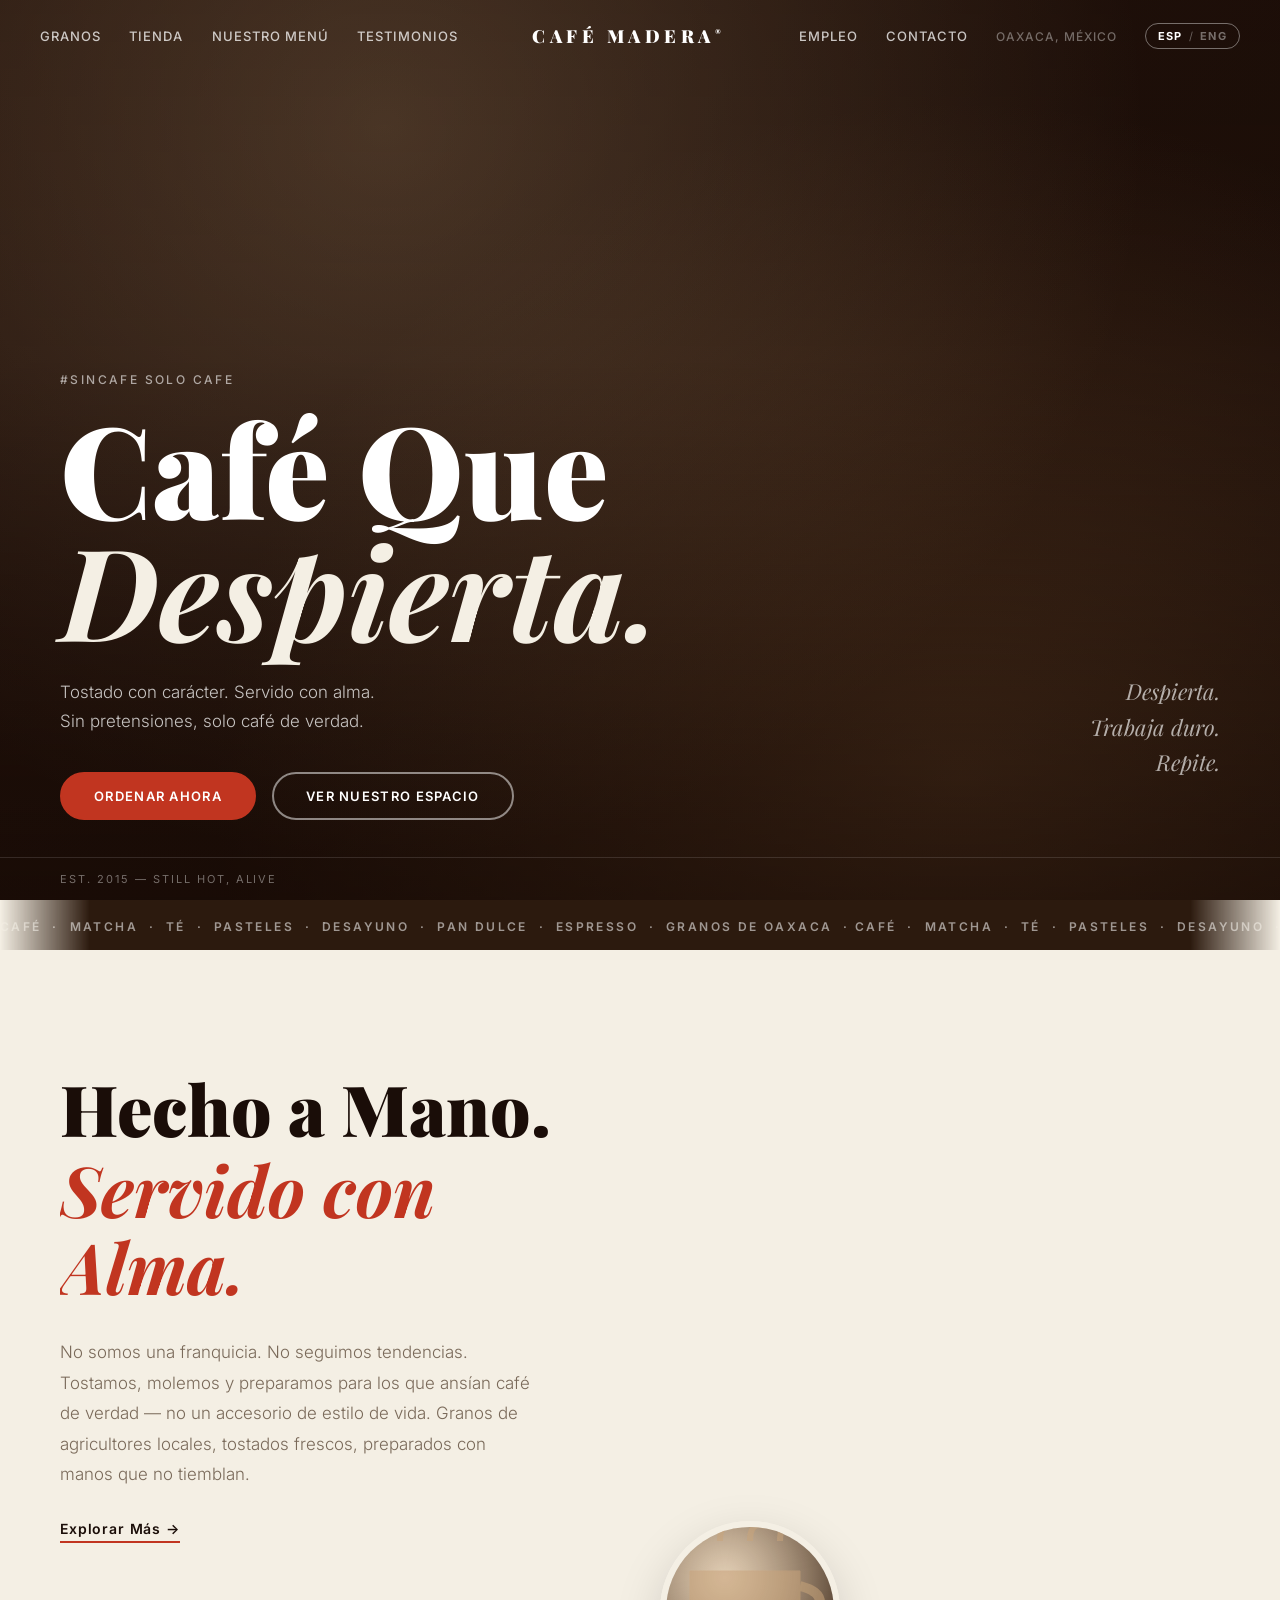
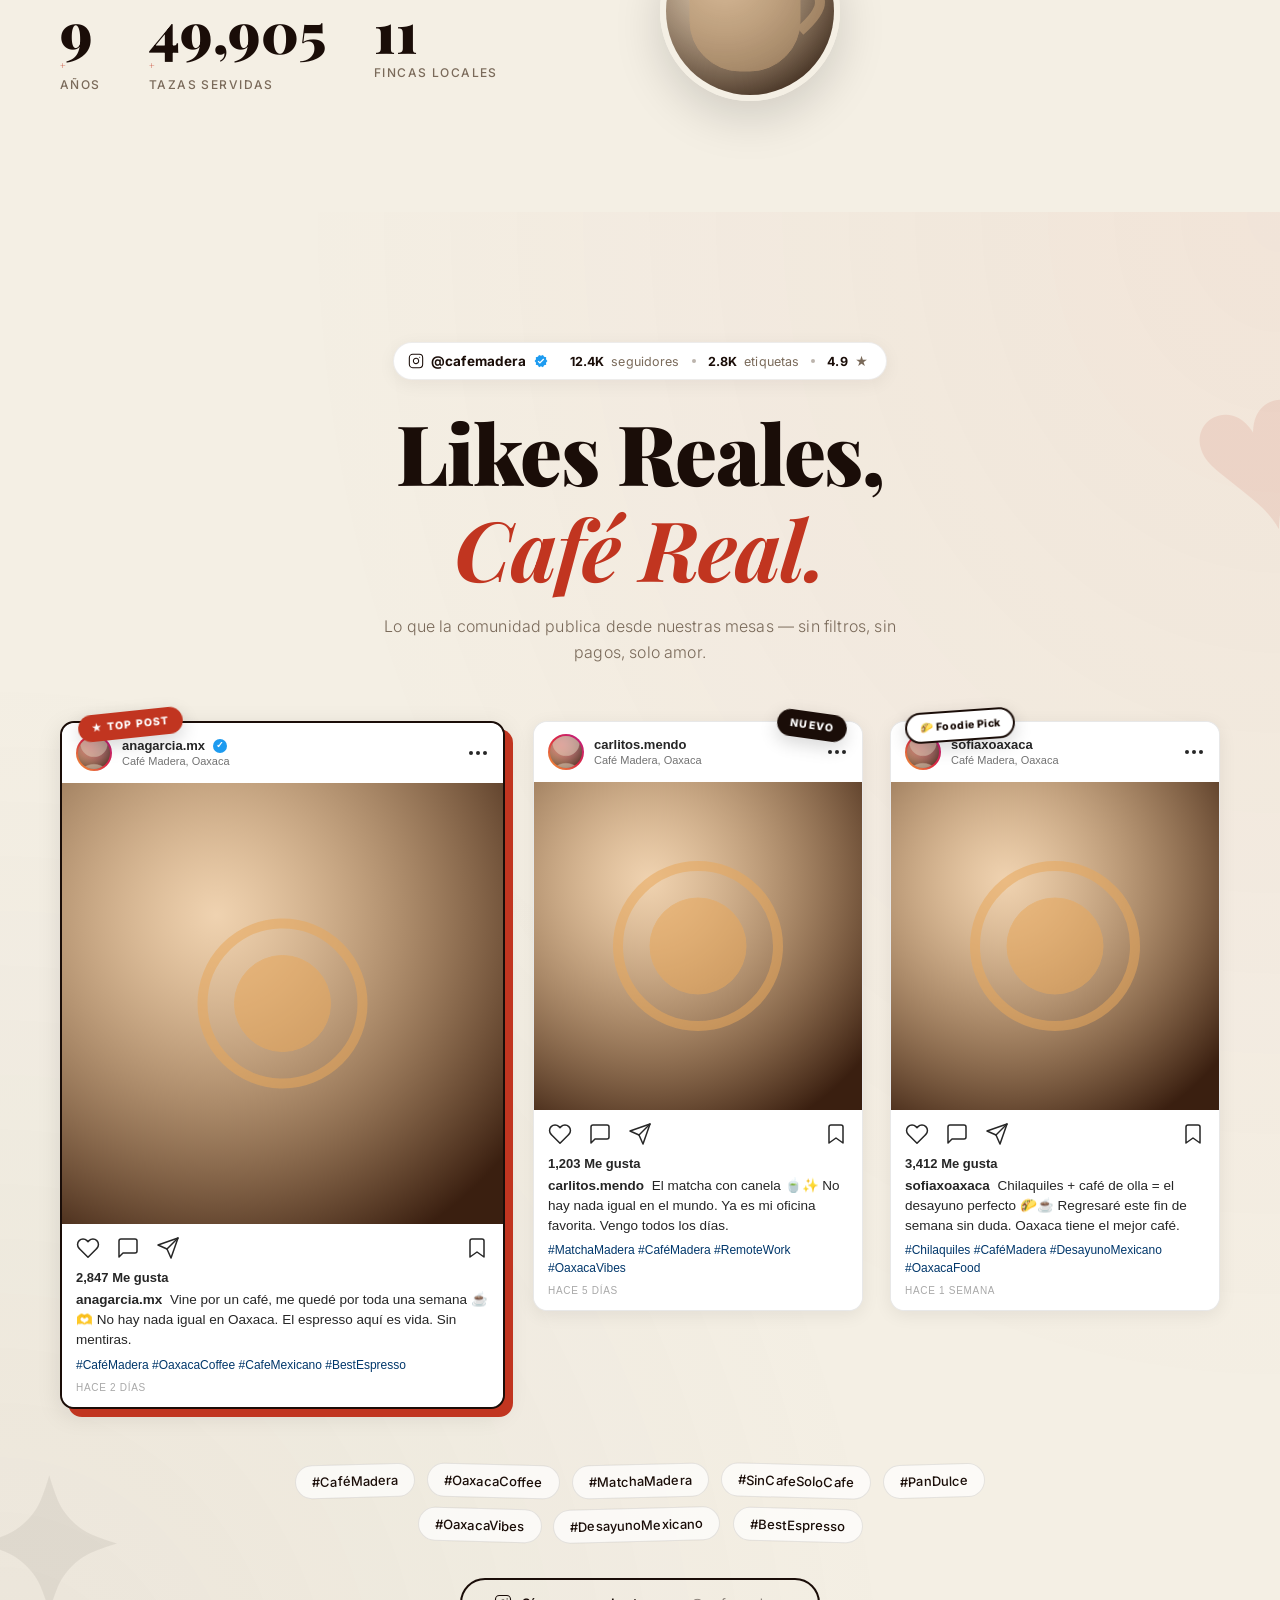
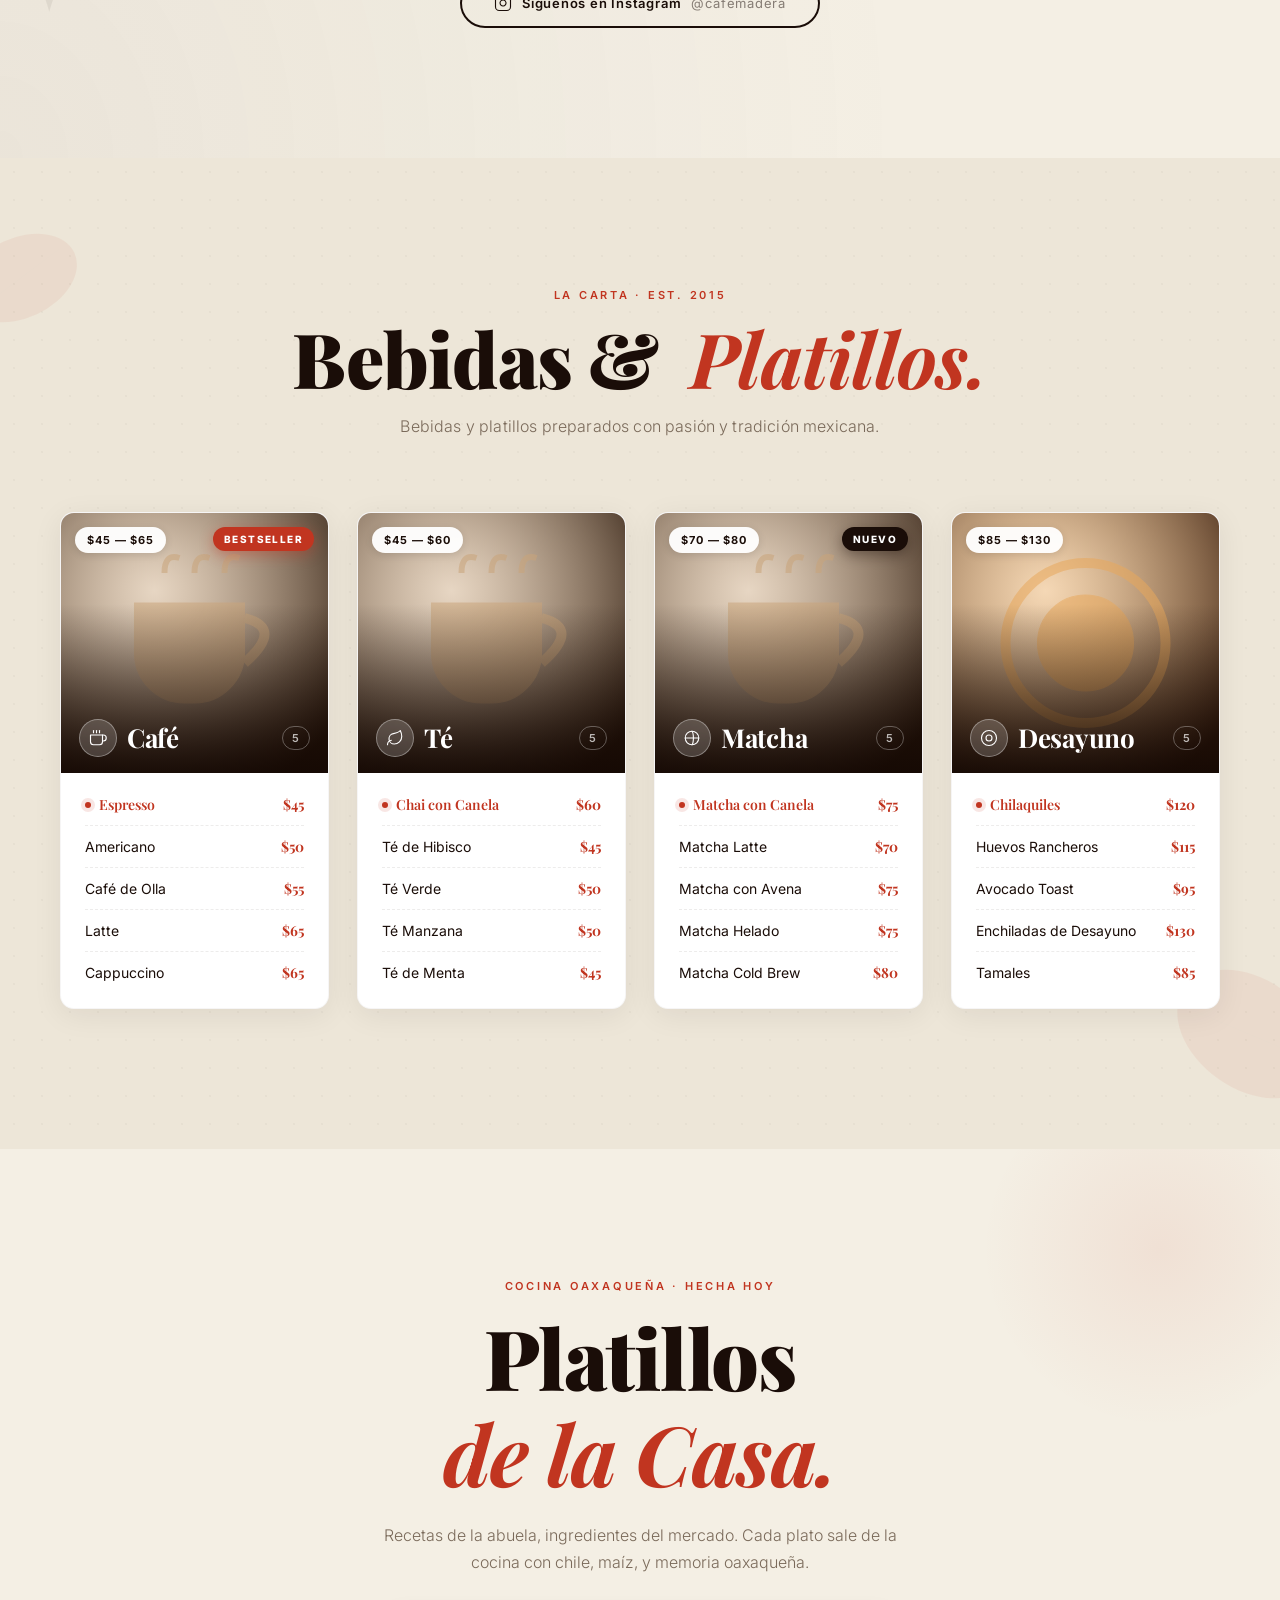
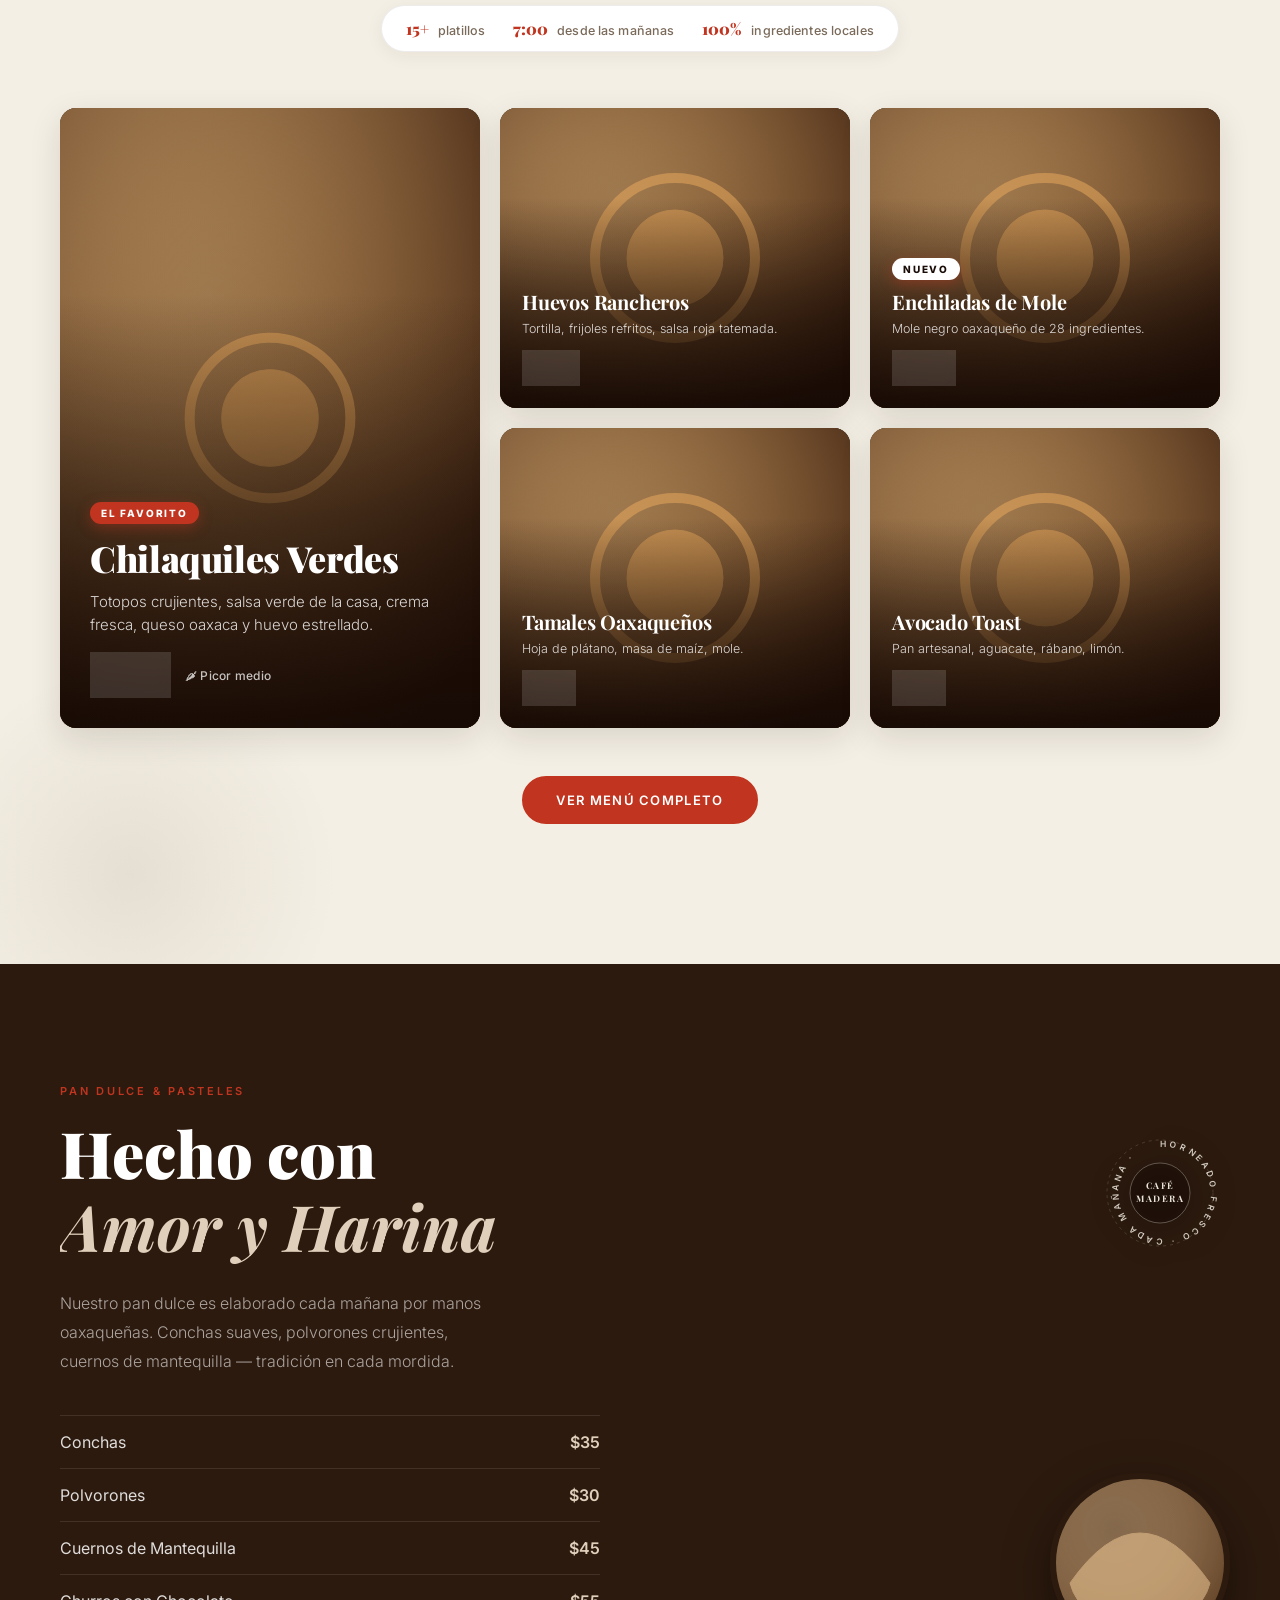
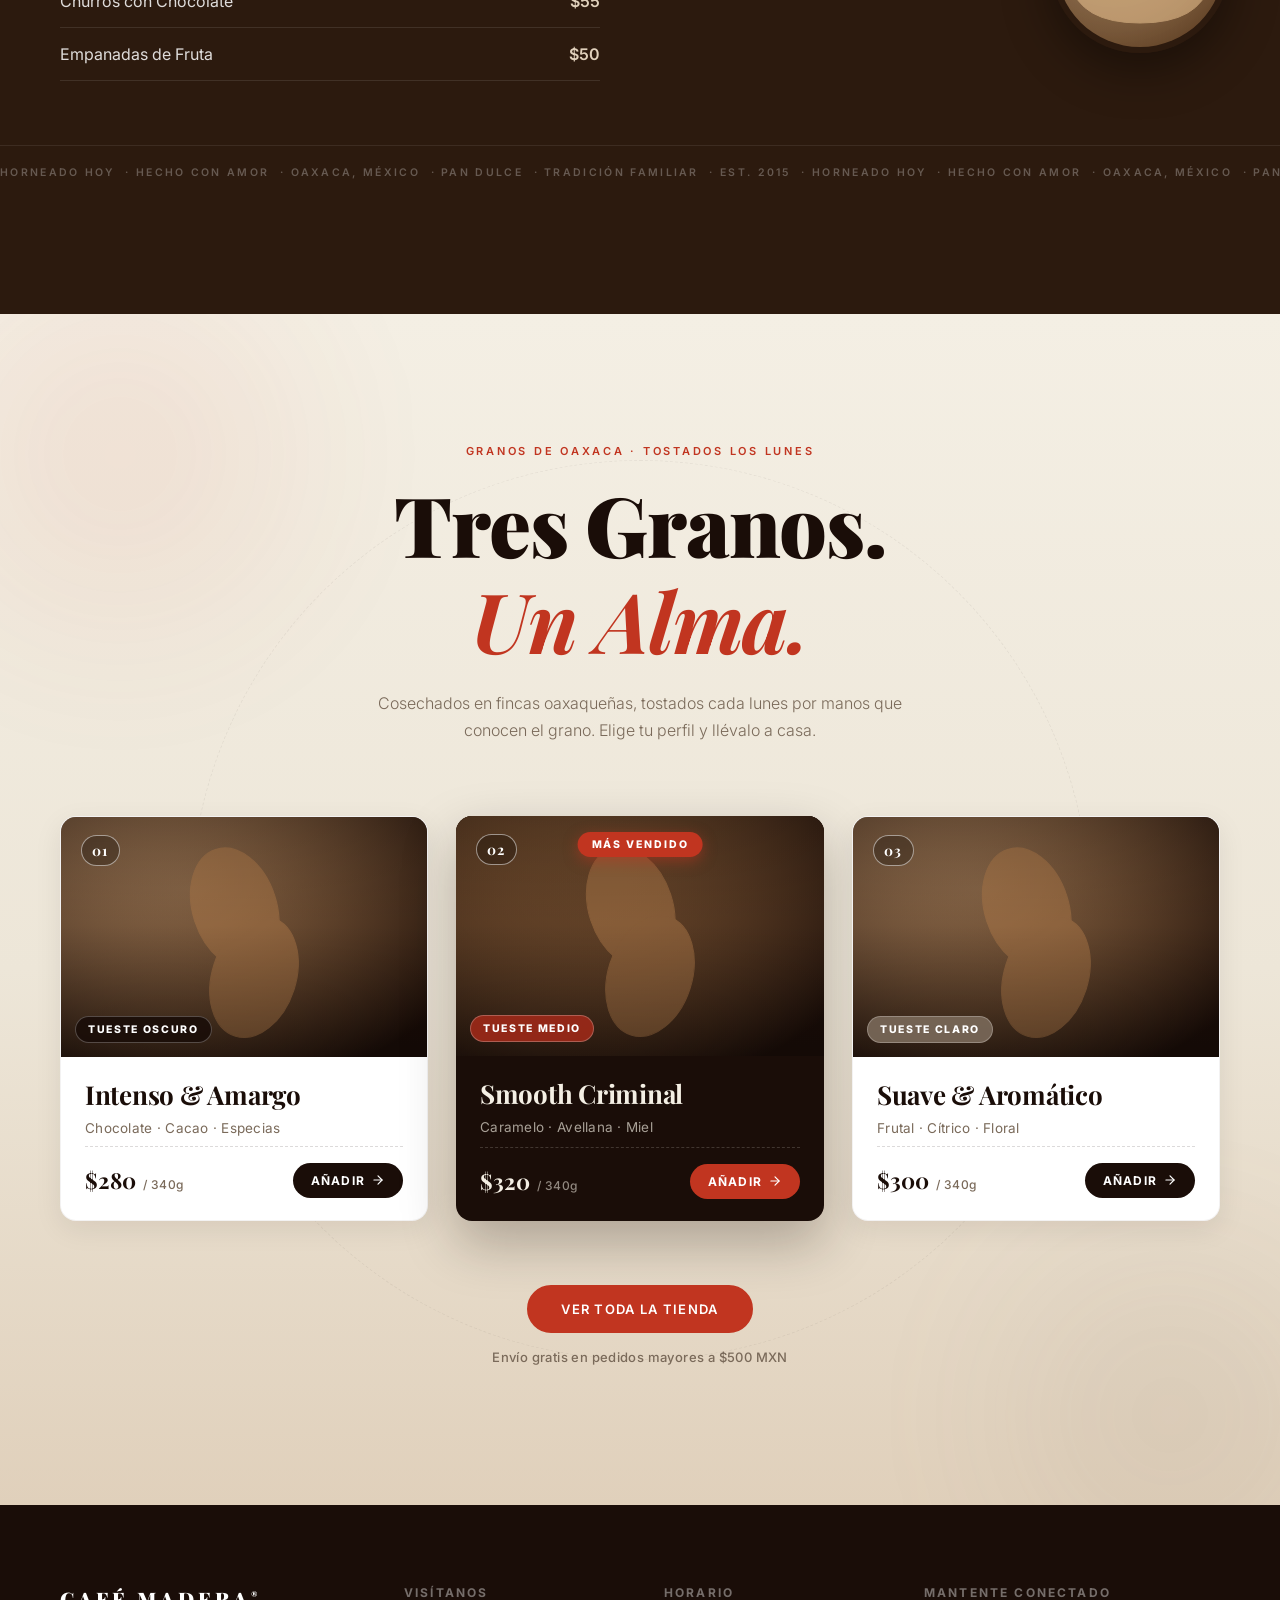
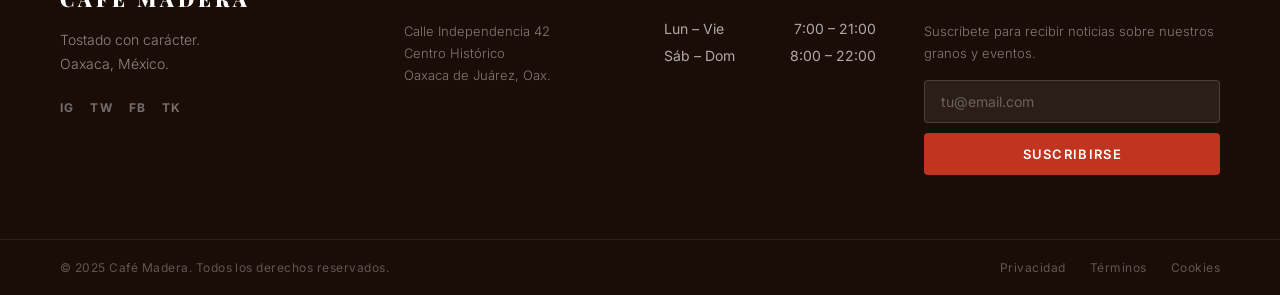
==== index.html @ 412621cb "Swap broken About and pastries Unsplash photos for fresh IDs - About: barista + latte art now point " ====
<!DOCTYPE html>
<html lang="es" data-lang="es">
<head>
  <meta charset="UTF-8">
  <meta name="viewport" content="width=device-width, initial-scale=1.0">
  <meta name="description" content="Café Madera — Café artesanal en Oaxaca, México. Coffee, té, matcha y desayuno con alma mexicana.">
  <meta name="google" content="notranslate">
  <title>Café Madera — Oaxaca, México</title>
  <link rel="preconnect" href="https://fonts.googleapis.com">
  <link rel="preconnect" href="https://fonts.gstatic.com" crossorigin>
  <link href="https://fonts.googleapis.com/css2?family=Playfair+Display:ital,wght@0,400;0,700;0,900;1,400;1,700;1,900&family=Inter:wght@300;400;500;600&display=swap" rel="stylesheet">
  <link rel="stylesheet" href="css/styles.css">
</head>
<body class="loading">

  <!-- Scroll Progress Indicator -->
  <div class="scroll-progress" id="scrollProgress" aria-hidden="true"></div>

  <!-- Page Loader -->
  <div class="loader" id="loader">
    <div class="loader__inner">
      <div class="loader__logo">CAFÉ MADERA</div>
      <div class="loader__bar"><span></span></div>
    </div>
  </div>

  <!-- Navigation -->
  <nav class="nav" id="nav">
    <div class="nav__inner">
      <div class="nav__left">
        <a href="#menu" data-i18n="nav.granos">Granos</a>
        <a href="#menu" data-i18n="nav.tienda">Tienda</a>
        <a href="#menu" data-i18n="nav.menu">Nuestro Menú</a>
        <a href="#testimonials" data-i18n="nav.testimonios">Testimonios</a>
      </div>
      <a href="#hero" class="nav__logo">CAFÉ MADERA<sup>®</sup></a>
      <div class="nav__right">
        <a href="#" data-i18n="nav.empleo">Empleo</a>
        <a href="#contact" data-i18n="nav.contacto">Contacto</a>
        <a href="#contact" class="nav__location" data-i18n="nav.location">Oaxaca, México</a>
        <button class="lang-toggle notranslate" id="langToggle" aria-label="Toggle language" data-lang="es" translate="no">
          <span class="lang-toggle__opt" data-opt="es">ESP</span>
          <span class="lang-toggle__sep" aria-hidden="true">/</span>
          <span class="lang-toggle__opt" data-opt="en">ENG</span>
        </button>
      </div>
      <button class="nav__hamburger" id="navHamburger" aria-label="Toggle menu">
        <span></span>
        <span></span>
        <span></span>
      </button>
    </div>
    <div class="nav__mobile" id="navMobile">
      <div class="nav__mobile-links">
        <a href="#menu" data-i18n="nav.granos">Granos</a>
        <a href="#menu" data-i18n="nav.tienda">Tienda</a>
        <a href="#menu" data-i18n="nav.menu">Nuestro Menú</a>
        <a href="#testimonials" data-i18n="nav.testimonios">Testimonios</a>
        <a href="#" data-i18n="nav.empleo">Empleo</a>
        <a href="#contact" data-i18n="nav.contacto">Contacto</a>
        <button class="lang-toggle lang-toggle--mobile notranslate" id="langToggleMobile" aria-label="Toggle language" data-lang="es" translate="no">
          <span class="lang-toggle__opt" data-opt="es">ESP</span>
          <span class="lang-toggle__sep" aria-hidden="true">/</span>
          <span class="lang-toggle__opt" data-opt="en">ENG</span>
        </button>
      </div>
    </div>
  </nav>

  <!-- Hero -->
  <section class="hero" id="hero">
    <div class="hero__bg" id="heroBg" style="background-image: url('https://images.unsplash.com/photo-1495474472287-4d71bcdd2085?auto=format&fit=crop&w=1920&q=80'), radial-gradient(ellipse at 30% 20%, rgba(201,164,122,0.35), transparent 60%), radial-gradient(ellipse at 75% 80%, rgba(168,117,71,0.4), transparent 55%), linear-gradient(135deg, #2a1810 0%, #1a0d08 100%);"></div>
    <div class="hero__overlay"></div>
    <div class="hero__content">
      <p class="hero__eyebrow hero-anim" data-i18n="hero.eyebrow">#SINCAFE SOLO CAFE</p>
      <h1 class="hero__headline">
        <span class="hero__line hero-anim" style="--delay:0.1s" data-i18n="hero.line1">Café Que</span>
        <em class="hero__line hero__line--italic hero-anim" style="--delay:0.2s" data-i18n="hero.line2">Despierta.</em>
      </h1>
      <p class="hero__tagline hero-anim" style="--delay:0.35s" data-i18n="hero.tagline">
        Tostado con carácter. Servido con alma.<br>Sin pretensiones, solo café de verdad.
      </p>
      <div class="hero__ctas hero-anim" style="--delay:0.5s">
        <a href="#menu" class="btn btn--primary" data-i18n="hero.cta1">Ordenar Ahora</a>
        <a href="#about" class="btn btn--outline" data-i18n="hero.cta2">Ver Nuestro Espacio</a>
      </div>
    </div>
    <div class="hero__aside hero-anim" style="--delay:0.6s">
      <p data-i18n="hero.sideText">Despierta.<br>Trabaja duro.<br>Repite.</p>
    </div>
    <div class="hero__bottom">
      <span data-i18n="hero.est">EST. 2015 — STILL HOT, ALIVE</span>
    </div>
  </section>

  <!-- Ticker -->
  <div class="ticker" aria-hidden="true">
    <div class="ticker__track">
      <span class="ticker__item" data-i18n="ticker.text">CAFÉ &nbsp;&middot;&nbsp; MATCHA &nbsp;&middot;&nbsp; TÉ &nbsp;&middot;&nbsp; PASTELES &nbsp;&middot;&nbsp; DESAYUNO &nbsp;&middot;&nbsp; PAN DULCE &nbsp;&middot;&nbsp; ESPRESSO &nbsp;&middot;&nbsp; GRANOS DE OAXACA &nbsp;&middot;&nbsp;</span>
      <span class="ticker__item" data-i18n="ticker.text" aria-hidden="true">CAFÉ &nbsp;&middot;&nbsp; MATCHA &nbsp;&middot;&nbsp; TÉ &nbsp;&middot;&nbsp; PASTELES &nbsp;&middot;&nbsp; DESAYUNO &nbsp;&middot;&nbsp; PAN DULCE &nbsp;&middot;&nbsp; ESPRESSO &nbsp;&middot;&nbsp; GRANOS DE OAXACA &nbsp;&middot;&nbsp;</span>
    </div>
  </div>

  <!-- About Section -->
  <section class="about" id="about">
    <div class="about__inner">
      <div class="about__text">
        <h2 class="about__headline">
          <span class="reveal-line"><span data-i18n="about.line1">Hecho a Mano.</span></span>
          <span class="reveal-line"><em data-i18n="about.line2">Servido con Alma.</em></span>
        </h2>
        <p class="about__body reveal" data-i18n="about.body">
          No somos una franquicia. No seguimos tendencias. Tostamos, molemos y preparamos para los que ansían café de verdad — no un accesorio de estilo de vida. Granos de agricultores locales, tostados frescos, preparados con manos que no tiemblan.
        </p>
        <a href="#menu" class="about__cta reveal" data-i18n="about.cta">Explorar Más →</a>
        <div class="about__stats reveal">
          <div class="stat">
            <span class="stat__number" data-count="10">0</span>
            <span class="stat__suffix">+</span>
            <span class="stat__label" data-i18n="stats.years">Años</span>
          </div>
          <div class="stat">
            <span class="stat__number" data-count="50000">0</span>
            <span class="stat__suffix">+</span>
            <span class="stat__label" data-i18n="stats.cups">Tazas Servidas</span>
          </div>
          <div class="stat">
            <span class="stat__number" data-count="12">0</span>
            <span class="stat__suffix"></span>
            <span class="stat__label" data-i18n="stats.farms">Fincas Locales</span>
          </div>
        </div>
      </div>
      <div class="about__media">
        <div class="about__image-main reveal-right reveal-clip">
          <img src="https://images.unsplash.com/photo-1511920170033-f8396924c348?auto=format&fit=crop&w=900&q=80" alt="Barista trabajando" loading="lazy">
        </div>
        <div class="about__image-circle reveal-right" style="--delay:0.2s">
          <img src="https://images.unsplash.com/photo-1541167760496-1628856ab772?auto=format&fit=crop&w=400&q=80" alt="Latte art" loading="lazy">
        </div>
      </div>
    </div>
  </section>

  <!-- Social Reviews — Instagram Posts -->
  <section class="testimonials" id="testimonials">
    <div class="testimonials__deco" aria-hidden="true">
      <span class="testimonials__deco-heart">♥</span>
      <span class="testimonials__deco-star">✦</span>
      <span class="testimonials__deco-dot"></span>
    </div>
    <div class="testimonials__inner">
      <div class="testimonials__header">
        <div class="testimonials__meta reveal">
          <span class="testimonials__handle">
            <svg viewBox="0 0 24 24" fill="none" stroke="currentColor" stroke-width="1.6" stroke-linecap="round" stroke-linejoin="round" width="16" height="16"><rect x="2" y="2" width="20" height="20" rx="5" ry="5"/><path d="M16 11.37A4 4 0 1 1 12.63 8 4 4 0 0 1 16 11.37z"/><line x1="17.5" y1="6.5" x2="17.51" y2="6.5"/></svg>
            @cafemadera
            <span class="verified" title="Verified" aria-label="Verified">
              <svg viewBox="0 0 24 24" width="14" height="14"><path fill="currentColor" d="M23 12l-2.44-2.79.34-3.69-3.61-.82-1.89-3.2L12 2.96 8.6 1.5 6.71 4.69 3.1 5.5l.34 3.7L1 12l2.44 2.79-.34 3.7 3.61.82L8.6 22.5 12 21.04l3.4 1.46 1.89-3.2 3.61-.82-.34-3.69L23 12zm-12.91 4.72l-3.8-3.81 1.48-1.48 2.32 2.33 5.85-5.87 1.48 1.48-7.33 7.35z"/></svg>
            </span>
          </span>
          <div class="testimonials__stats">
            <span><strong>12.4K</strong> <em data-i18n="ig.followers">seguidores</em></span>
            <span class="stat-dot"></span>
            <span><strong>2.8K</strong> <em data-i18n="ig.tagged_count">etiquetas</em></span>
            <span class="stat-dot"></span>
            <span><strong>4.9</strong> <em>★</em></span>
          </div>
        </div>
        <h2 class="testimonials__heading">
          <span class="reveal-line"><span data-i18n="testimonials.line1">Likes Reales,</span></span>
          <span class="reveal-line"><em data-i18n="testimonials.line2">Café Real.</em></span>
        </h2>
        <p class="testimonials__sub reveal" data-i18n="testimonials.sub">Lo que la comunidad publica desde nuestras mesas — sin filtros, sin pagos, solo amor.</p>
      </div>

      <div class="testimonials__grid">

        <!-- IG Post 1 (Featured — larger) -->
        <div class="ig-post ig-post--featured reveal" style="--delay:0.1s">
          <span class="ig-post__sticker ig-post__sticker--top" data-i18n="ig.topPost">★ Top Post</span>
          <div class="ig-post__header">
            <div class="ig-post__avatar">
              <img src="https://images.unsplash.com/photo-1494790108377-be9c29b29330?auto=format&fit=crop&w=100&q=80" alt="anagarcia.mx" loading="lazy">
            </div>
            <div class="ig-post__meta">
              <span class="ig-post__handle">anagarcia.mx <span class="ig-post__verified" aria-label="Verified">✓</span></span>
              <span class="ig-post__location" data-i18n="ig.tagged">Café Madera, Oaxaca</span>
            </div>
            <button class="ig-post__more" aria-label="More options"><span></span><span></span><span></span></button>
          </div>
          <div class="ig-post__img-wrap">
            <img src="https://images.unsplash.com/photo-1461023058943-07fcbe16d735?auto=format&fit=crop&w=900&q=80" alt="Coffee post" loading="lazy">
          </div>
          <div class="ig-post__actions">
            <div class="ig-post__actions-left">
              <button class="ig-action ig-action--heart" aria-label="Like">
                <svg viewBox="0 0 24 24" fill="none" stroke="currentColor" stroke-width="1.5" stroke-linecap="round" stroke-linejoin="round"><path d="M20.84 4.61a5.5 5.5 0 0 0-7.78 0L12 5.67l-1.06-1.06a5.5 5.5 0 0 0-7.78 7.78l1.06 1.06L12 21.23l7.78-7.78 1.06-1.06a5.5 5.5 0 0 0 0-7.78z"/></svg>
              </button>
              <button class="ig-action" aria-label="Comment">
                <svg viewBox="0 0 24 24" fill="none" stroke="currentColor" stroke-width="1.5" stroke-linecap="round" stroke-linejoin="round"><path d="M21 15a2 2 0 0 1-2 2H7l-4 4V5a2 2 0 0 1 2-2h14a2 2 0 0 1 2 2z"/></svg>
              </button>
              <button class="ig-action" aria-label="Share">
                <svg viewBox="0 0 24 24" fill="none" stroke="currentColor" stroke-width="1.5" stroke-linecap="round" stroke-linejoin="round"><line x1="22" y1="2" x2="11" y2="13"/><polygon points="22 2 15 22 11 13 2 9 22 2"/></svg>
              </button>
            </div>
            <button class="ig-action" aria-label="Save">
              <svg viewBox="0 0 24 24" fill="none" stroke="currentColor" stroke-width="1.5" stroke-linecap="round" stroke-linejoin="round"><path d="M19 21l-7-5-7 5V5a2 2 0 0 1 2-2h10a2 2 0 0 1 2 2z"/></svg>
            </button>
          </div>
          <div class="ig-post__body">
            <p class="ig-post__likes"><strong>2,847 <span data-i18n="ig.likes">Me gusta</span></strong></p>
            <p class="ig-post__caption">
              <strong>anagarcia.mx</strong>
              <span data-i18n="t1.caption"> Vine por un café, me quedé por toda una semana ☕🫶 No hay nada igual en Oaxaca. El espresso aquí es vida. Sin mentiras.</span>
              <span class="ig-post__tags">#CaféMadera #OaxacaCoffee #CafeMexicano #BestEspresso</span>
            </p>
            <p class="ig-post__time" data-i18n="t1.time">hace 2 días</p>
          </div>
        </div>

        <!-- IG Post 2 -->
        <div class="ig-post ig-post--tilt-right reveal" style="--delay:0.2s">
          <span class="ig-post__sticker ig-post__sticker--new" data-i18n="ig.new">NUEVO</span>
          <div class="ig-post__header">
            <div class="ig-post__avatar">
              <img src="https://images.unsplash.com/photo-1507003211169-0a1dd7228f2d?auto=format&fit=crop&w=100&q=80" alt="carlitos.mendo" loading="lazy">
            </div>
            <div class="ig-post__meta">
              <span class="ig-post__handle">carlitos.mendo</span>
              <span class="ig-post__location" data-i18n="ig.tagged">Café Madera, Oaxaca</span>
            </div>
            <button class="ig-post__more" aria-label="More options"><span></span><span></span><span></span></button>
          </div>
          <div class="ig-post__img-wrap">
            <img src="https://images.unsplash.com/photo-1536256263959-770b48d82b0a?auto=format&fit=crop&w=600&q=80" alt="Matcha post" loading="lazy">
          </div>
          <div class="ig-post__actions">
            <div class="ig-post__actions-left">
              <button class="ig-action ig-action--heart" aria-label="Like">
                <svg viewBox="0 0 24 24" fill="none" stroke="currentColor" stroke-width="1.5" stroke-linecap="round" stroke-linejoin="round"><path d="M20.84 4.61a5.5 5.5 0 0 0-7.78 0L12 5.67l-1.06-1.06a5.5 5.5 0 0 0-7.78 7.78l1.06 1.06L12 21.23l7.78-7.78 1.06-1.06a5.5 5.5 0 0 0 0-7.78z"/></svg>
              </button>
              <button class="ig-action" aria-label="Comment">
                <svg viewBox="0 0 24 24" fill="none" stroke="currentColor" stroke-width="1.5" stroke-linecap="round" stroke-linejoin="round"><path d="M21 15a2 2 0 0 1-2 2H7l-4 4V5a2 2 0 0 1 2-2h14a2 2 0 0 1 2 2z"/></svg>
              </button>
              <button class="ig-action" aria-label="Share">
                <svg viewBox="0 0 24 24" fill="none" stroke="currentColor" stroke-width="1.5" stroke-linecap="round" stroke-linejoin="round"><line x1="22" y1="2" x2="11" y2="13"/><polygon points="22 2 15 22 11 13 2 9 22 2"/></svg>
              </button>
            </div>
            <button class="ig-action" aria-label="Save">
              <svg viewBox="0 0 24 24" fill="none" stroke="currentColor" stroke-width="1.5" stroke-linecap="round" stroke-linejoin="round"><path d="M19 21l-7-5-7 5V5a2 2 0 0 1 2-2h10a2 2 0 0 1 2 2z"/></svg>
            </button>
          </div>
          <div class="ig-post__body">
            <p class="ig-post__likes"><strong>1,203 <span data-i18n="ig.likes">Me gusta</span></strong></p>
            <p class="ig-post__caption">
              <strong>carlitos.mendo</strong>
              <span data-i18n="t2.caption"> El matcha con canela 🍵✨ No hay nada igual en el mundo. Ya es mi oficina favorita. Vengo todos los días.</span>
              <span class="ig-post__tags">#MatchaMadera #CaféMadera #RemoteWork #OaxacaVibes</span>
            </p>
            <p class="ig-post__time" data-i18n="t2.time">hace 5 días</p>
          </div>
        </div>

        <!-- IG Post 3 -->
        <div class="ig-post ig-post--tilt-left reveal" style="--delay:0.3s">
          <span class="ig-post__sticker ig-post__sticker--foodie" data-i18n="ig.foodie">🌮 Foodie Pick</span>
          <div class="ig-post__header">
            <div class="ig-post__avatar">
              <img src="https://images.unsplash.com/photo-1438761681033-6461ffad8d80?auto=format&fit=crop&w=100&q=80" alt="sofiaxoaxaca" loading="lazy">
            </div>
            <div class="ig-post__meta">
              <span class="ig-post__handle">sofiaxoaxaca</span>
              <span class="ig-post__location" data-i18n="ig.tagged">Café Madera, Oaxaca</span>
            </div>
            <button class="ig-post__more" aria-label="More options"><span></span><span></span><span></span></button>
          </div>
          <div class="ig-post__img-wrap">
            <img src="https://images.unsplash.com/photo-1504754524776-8f4f37790ca0?auto=format&fit=crop&w=600&q=80" alt="Breakfast post" loading="lazy">
          </div>
          <div class="ig-post__actions">
            <div class="ig-post__actions-left">
              <button class="ig-action ig-action--heart" aria-label="Like">
                <svg viewBox="0 0 24 24" fill="none" stroke="currentColor" stroke-width="1.5" stroke-linecap="round" stroke-linejoin="round"><path d="M20.84 4.61a5.5 5.5 0 0 0-7.78 0L12 5.67l-1.06-1.06a5.5 5.5 0 0 0-7.78 7.78l1.06 1.06L12 21.23l7.78-7.78 1.06-1.06a5.5 5.5 0 0 0 0-7.78z"/></svg>
              </button>
              <button class="ig-action" aria-label="Comment">
                <svg viewBox="0 0 24 24" fill="none" stroke="currentColor" stroke-width="1.5" stroke-linecap="round" stroke-linejoin="round"><path d="M21 15a2 2 0 0 1-2 2H7l-4 4V5a2 2 0 0 1 2-2h14a2 2 0 0 1 2 2z"/></svg>
              </button>
              <button class="ig-action" aria-label="Share">
                <svg viewBox="0 0 24 24" fill="none" stroke="currentColor" stroke-width="1.5" stroke-linecap="round" stroke-linejoin="round"><line x1="22" y1="2" x2="11" y2="13"/><polygon points="22 2 15 22 11 13 2 9 22 2"/></svg>
              </button>
            </div>
            <button class="ig-action" aria-label="Save">
              <svg viewBox="0 0 24 24" fill="none" stroke="currentColor" stroke-width="1.5" stroke-linecap="round" stroke-linejoin="round"><path d="M19 21l-7-5-7 5V5a2 2 0 0 1 2-2h10a2 2 0 0 1 2 2z"/></svg>
            </button>
          </div>
          <div class="ig-post__body">
            <p class="ig-post__likes"><strong>3,412 <span data-i18n="ig.likes">Me gusta</span></strong></p>
            <p class="ig-post__caption">
              <strong>sofiaxoaxaca</strong>
              <span data-i18n="t3.caption"> Chilaquiles + café de olla = el desayuno perfecto 🌮☕ Regresaré este fin de semana sin duda. Oaxaca tiene el mejor café.</span>
              <span class="ig-post__tags">#Chilaquiles #CaféMadera #DesayunoMexicano #OaxacaFood</span>
            </p>
            <p class="ig-post__time" data-i18n="t3.time">hace 1 semana</p>
          </div>
        </div>

      </div>

      <!-- Hashtag pile -->
      <div class="ig-tag-pile reveal">
        <span>#CaféMadera</span>
        <span>#OaxacaCoffee</span>
        <span>#MatchaMadera</span>
        <span>#SinCafeSoloCafe</span>
        <span>#PanDulce</span>
        <span>#OaxacaVibes</span>
        <span>#DesayunoMexicano</span>
        <span>#BestEspresso</span>
      </div>

      <div class="testimonials__ig-follow reveal">
        <a href="#" class="ig-follow-btn">
          <svg viewBox="0 0 24 24" fill="none" stroke="currentColor" stroke-width="1.5" stroke-linecap="round" stroke-linejoin="round" width="18" height="18"><rect x="2" y="2" width="20" height="20" rx="5" ry="5"/><path d="M16 11.37A4 4 0 1 1 12.63 8 4 4 0 0 1 16 11.37z"/><line x1="17.5" y1="6.5" x2="17.51" y2="6.5"/></svg>
          <span data-i18n="ig.follow">Síguenos en Instagram</span>
          <span class="ig-follow-btn__handle">@cafemadera</span>
        </a>
      </div>
    </div>
  </section>

  <!-- Menu Section -->
  <section class="menu" id="menu">
    <div class="menu__deco" aria-hidden="true">
      <span class="menu__deco-bean menu__deco-bean--1"></span>
      <span class="menu__deco-bean menu__deco-bean--2"></span>
      <span class="menu__deco-bean menu__deco-bean--3"></span>
    </div>
    <div class="menu__inner">
      <div class="menu__header reveal">
        <span class="section-label" data-i18n="menu.label">LA CARTA · EST. 2015</span>
        <h2 class="menu__title">
          <span data-i18n="menu.title1">Bebidas &amp;</span>
          <em data-i18n="menu.title2">Platillos.</em>
        </h2>
        <p data-i18n="menu.subtitle">Bebidas y platillos preparados con pasión y tradición mexicana.</p>
      </div>
      <div class="menu__grid">

        <div class="menu-card reveal" style="--delay:0.1s">
          <div class="menu-card__img-wrap">
            <img src="https://images.unsplash.com/photo-1514432324607-a09d9b4aefdd?auto=format&fit=crop&w=800&q=80" alt="Café" loading="lazy">
            <span class="menu-card__range">$45 — $65</span>
            <span class="menu-card__badge" data-i18n="menu.bestseller">BESTSELLER</span>
            <div class="menu-card__title-strip">
              <span class="menu-card__icon" aria-hidden="true">
                <svg viewBox="0 0 24 24" fill="none" stroke="currentColor" stroke-width="1.5" stroke-linecap="round" stroke-linejoin="round"><path d="M18 8h1a4 4 0 1 1 0 8h-1"/><path d="M2 8h16v9a4 4 0 0 1-4 4H6a4 4 0 0 1-4-4V8z"/><line x1="6" y1="2" x2="6" y2="5"/><line x1="10" y1="2" x2="10" y2="5"/><line x1="14" y1="2" x2="14" y2="5"/></svg>
              </span>
              <h3 data-i18n="menu.coffee">Café</h3>
              <span class="menu-card__count">5</span>
            </div>
            <div class="menu-card__overlay">
              <a href="#" class="menu-card__btn" data-i18n="menu.viewAll">Ver Todo</a>
            </div>
          </div>
          <div class="menu-card__body">
            <ul>
              <li class="is-featured"><span><span class="menu-card__dot"></span><span data-i18n="items.espresso">Espresso</span></span><span>$45</span></li>
              <li><span data-i18n="items.americano">Americano</span><span>$50</span></li>
              <li><span data-i18n="items.cafeOlla">Café de Olla</span><span>$55</span></li>
              <li><span data-i18n="items.latte">Latte</span><span>$65</span></li>
              <li><span data-i18n="items.cappuccino">Cappuccino</span><span>$65</span></li>
            </ul>
          </div>
        </div>

        <div class="menu-card reveal" style="--delay:0.2s">
          <div class="menu-card__img-wrap">
            <img src="https://images.unsplash.com/photo-1556679343-c7306c1976bc?auto=format&fit=crop&w=800&q=80" alt="Té" loading="lazy">
            <span class="menu-card__range">$45 — $60</span>
            <div class="menu-card__title-strip">
              <span class="menu-card__icon" aria-hidden="true">
                <svg viewBox="0 0 24 24" fill="none" stroke="currentColor" stroke-width="1.5" stroke-linecap="round" stroke-linejoin="round"><path d="M11 20A7 7 0 0 1 9.8 6.1C15.5 5 17 4.48 19 2c1 2 2 4.18 2 8 0 5.5-4.78 10-10 10z"/><path d="M2 21c0-3 1.85-5.36 5.08-6"/></svg>
              </span>
              <h3 data-i18n="menu.tea">Té</h3>
              <span class="menu-card__count">5</span>
            </div>
            <div class="menu-card__overlay">
              <a href="#" class="menu-card__btn" data-i18n="menu.viewAll">Ver Todo</a>
            </div>
          </div>
          <div class="menu-card__body">
            <ul>
              <li class="is-featured"><span><span class="menu-card__dot"></span><span data-i18n="items.chai">Chai con Canela</span></span><span>$60</span></li>
              <li><span data-i18n="items.hibisco">Té de Hibisco</span><span>$45</span></li>
              <li><span data-i18n="items.verde">Té Verde</span><span>$50</span></li>
              <li><span data-i18n="items.manzana">Té Manzana</span><span>$50</span></li>
              <li><span data-i18n="items.menta">Té de Menta</span><span>$45</span></li>
            </ul>
          </div>
        </div>

        <div class="menu-card reveal" style="--delay:0.3s">
          <div class="menu-card__img-wrap">
            <img src="https://images.unsplash.com/photo-1536256263959-770b48d82b0a?auto=format&fit=crop&w=800&q=80" alt="Matcha" loading="lazy">
            <span class="menu-card__range">$70 — $80</span>
            <span class="menu-card__badge menu-card__badge--new" data-i18n="menu.new">NUEVO</span>
            <div class="menu-card__title-strip">
              <span class="menu-card__icon" aria-hidden="true">
                <svg viewBox="0 0 24 24" fill="none" stroke="currentColor" stroke-width="1.5" stroke-linecap="round" stroke-linejoin="round"><circle cx="12" cy="12" r="9"/><path d="M12 3c2.5 3 2.5 15 0 18"/><path d="M3 12h18"/></svg>
              </span>
              <h3 data-i18n="menu.matcha">Matcha</h3>
              <span class="menu-card__count">5</span>
            </div>
            <div class="menu-card__overlay">
              <a href="#" class="menu-card__btn" data-i18n="menu.viewAll">Ver Todo</a>
            </div>
          </div>
          <div class="menu-card__body">
            <ul>
              <li class="is-featured"><span><span class="menu-card__dot"></span><span data-i18n="items.matchaCinnamon">Matcha con Canela</span></span><span>$75</span></li>
              <li><span data-i18n="items.matchaLatte">Matcha Latte</span><span>$70</span></li>
              <li><span data-i18n="items.matchaOat">Matcha con Avena</span><span>$75</span></li>
              <li><span data-i18n="items.matchaIce">Matcha Helado</span><span>$75</span></li>
              <li><span data-i18n="items.matchaCold">Matcha Cold Brew</span><span>$80</span></li>
            </ul>
          </div>
        </div>

        <div class="menu-card reveal" style="--delay:0.4s">
          <div class="menu-card__img-wrap">
            <img src="https://images.unsplash.com/photo-1504754524776-8f4f37790ca0?auto=format&fit=crop&w=800&q=80" alt="Desayuno" loading="lazy">
            <span class="menu-card__range">$85 — $130</span>
            <div class="menu-card__title-strip">
              <span class="menu-card__icon" aria-hidden="true">
                <svg viewBox="0 0 24 24" fill="none" stroke="currentColor" stroke-width="1.5" stroke-linecap="round" stroke-linejoin="round"><circle cx="12" cy="12" r="10"/><circle cx="12" cy="12" r="4"/></svg>
              </span>
              <h3 data-i18n="menu.breakfast">Desayuno</h3>
              <span class="menu-card__count">5</span>
            </div>
            <div class="menu-card__overlay">
              <a href="#" class="menu-card__btn" data-i18n="menu.viewAll">Ver Todo</a>
            </div>
          </div>
          <div class="menu-card__body">
            <ul>
              <li class="is-featured"><span><span class="menu-card__dot"></span><span data-i18n="items.chilaquiles">Chilaquiles</span></span><span>$120</span></li>
              <li><span data-i18n="items.huevos">Huevos Rancheros</span><span>$115</span></li>
              <li><span data-i18n="items.avocado">Avocado Toast</span><span>$95</span></li>
              <li><span data-i18n="items.enchiladas">Enchiladas de Desayuno</span><span>$130</span></li>
              <li><span data-i18n="items.tamales">Tamales</span><span>$85</span></li>
            </ul>
          </div>
        </div>

      </div>
    </div>
  </section>

  <!-- Cocina / Signature Dishes Section -->
  <section class="dishes" id="dishes">
    <div class="dishes__inner">
      <div class="dishes__header">
        <span class="section-label reveal" data-i18n="dishes.label">COCINA OAXAQUEÑA · HECHA HOY</span>
        <h2 class="dishes__heading">
          <span class="reveal-line"><span data-i18n="dishes.line1">Platillos</span></span>
          <span class="reveal-line"><em data-i18n="dishes.line2">de la Casa.</em></span>
        </h2>
        <p class="dishes__body reveal" data-i18n="dishes.body">Recetas de la abuela, ingredientes del mercado. Cada plato sale de la cocina con chile, maíz, y memoria oaxaqueña.</p>
        <div class="dishes__stats reveal">
          <span class="dishes__stat"><strong>15+</strong> <em data-i18n="dishes.stat1">platillos</em></span>
          <span class="dishes__stat"><strong>7:00</strong> <em data-i18n="dishes.stat2">desde las mañanas</em></span>
          <span class="dishes__stat"><strong>100%</strong> <em data-i18n="dishes.stat3">ingredientes locales</em></span>
        </div>
      </div>

      <div class="dishes__bento">

        <!-- HERO dish: spans full height -->
        <article class="dish-card dish-card--hero reveal" style="--delay:0.1s">
          <div class="dish-card__img">
            <img src="https://images.unsplash.com/photo-1504754524776-8f4f37790ca0?auto=format&fit=crop&w=1200&q=80" alt="Chilaquiles" loading="lazy">
          </div>
          <div class="dish-card__gradient"></div>
          <div class="dish-card__content">
            <span class="dish-card__tag" data-i18n="dishes.tag1">EL FAVORITO</span>
            <h3 data-i18n="dishes.dish1">Chilaquiles Verdes</h3>
            <p data-i18n="dishes.desc1">Totopos crujientes, salsa verde de la casa, crema fresca, queso oaxaca y huevo estrellado.</p>
            <div class="dish-card__foot">
              <span class="dish-card__price">$120</span>
              <span class="dish-card__meta" data-i18n="dishes.spicy1">🌶 Picor medio</span>
            </div>
          </div>
        </article>

        <article class="dish-card reveal" style="--delay:0.18s">
          <div class="dish-card__img">
            <img src="https://images.unsplash.com/photo-1565299624946-b28f40a0ae38?auto=format&fit=crop&w=800&q=80" alt="Huevos Rancheros" loading="lazy">
          </div>
          <div class="dish-card__gradient"></div>
          <div class="dish-card__content">
            <h3 data-i18n="dishes.dish2">Huevos Rancheros</h3>
            <p data-i18n="dishes.desc2">Tortilla, frijoles refritos, salsa roja tatemada.</p>
            <div class="dish-card__foot">
              <span class="dish-card__price">$115</span>
            </div>
          </div>
        </article>

        <article class="dish-card reveal" style="--delay:0.26s">
          <div class="dish-card__img">
            <img src="https://images.unsplash.com/photo-1600891964092-4316c288032e?auto=format&fit=crop&w=800&q=80" alt="Enchiladas de Mole" loading="lazy">
          </div>
          <div class="dish-card__gradient"></div>
          <div class="dish-card__content">
            <span class="dish-card__tag dish-card__tag--new" data-i18n="dishes.tag2">NUEVO</span>
            <h3 data-i18n="dishes.dish3">Enchiladas de Mole</h3>
            <p data-i18n="dishes.desc3">Mole negro oaxaqueño de 28 ingredientes.</p>
            <div class="dish-card__foot">
              <span class="dish-card__price">$130</span>
            </div>
          </div>
        </article>

        <article class="dish-card reveal" style="--delay:0.34s">
          <div class="dish-card__img">
            <img src="https://images.unsplash.com/photo-1509440159596-0249088772ff?auto=format&fit=crop&w=800&q=80" alt="Tamales" loading="lazy">
          </div>
          <div class="dish-card__gradient"></div>
          <div class="dish-card__content">
            <h3 data-i18n="dishes.dish4">Tamales Oaxaqueños</h3>
            <p data-i18n="dishes.desc4">Hoja de plátano, masa de maíz, mole.</p>
            <div class="dish-card__foot">
              <span class="dish-card__price">$85</span>
            </div>
          </div>
        </article>

        <article class="dish-card reveal" style="--delay:0.42s">
          <div class="dish-card__img">
            <img src="https://images.unsplash.com/photo-1588137378633-dea1336ce1e2?auto=format&fit=crop&w=800&q=80" alt="Avocado Toast" loading="lazy">
          </div>
          <div class="dish-card__gradient"></div>
          <div class="dish-card__content">
            <h3 data-i18n="dishes.dish5">Avocado Toast</h3>
            <p data-i18n="dishes.desc5">Pan artesanal, aguacate, rábano, limón.</p>
            <div class="dish-card__foot">
              <span class="dish-card__price">$95</span>
            </div>
          </div>
        </article>

      </div>

      <div class="dishes__cta reveal">
        <a href="#menu" class="btn btn--primary" data-i18n="dishes.cta">Ver Menú Completo</a>
      </div>
    </div>
  </section>

  <!-- Pastries Section -->
  <section class="pastries" id="pastries">
    <div class="pastries__inner">
      <div class="pastries__left">
        <p class="section-label reveal" data-i18n="pastries.label">PAN DULCE &amp; PASTELES</p>
        <h2 class="pastries__headline">
          <span class="reveal-line"><span data-i18n="pastries.title1">Hecho con</span></span>
          <span class="reveal-line"><em data-i18n="pastries.title2">Amor y Harina</em></span>
        </h2>
        <p class="pastries__body reveal" data-i18n="pastries.body">
          Nuestro pan dulce es elaborado cada mañana por manos oaxaqueñas. Conchas suaves, polvorones crujientes, cuernos de mantequilla — tradición en cada mordida.
        </p>
        <div class="pastries__list">
          <div class="pastry-row reveal" style="--delay:0.05s">
            <span data-i18n="pastry.conchas">Conchas</span><span>$35</span>
          </div>
          <div class="pastry-row reveal" style="--delay:0.1s">
            <span data-i18n="pastry.polvorones">Polvorones</span><span>$30</span>
          </div>
          <div class="pastry-row reveal" style="--delay:0.15s">
            <span data-i18n="pastry.cuernos">Cuernos de Mantequilla</span><span>$45</span>
          </div>
          <div class="pastry-row reveal" style="--delay:0.2s">
            <span data-i18n="pastry.churros">Churros con Chocolate</span><span>$55</span>
          </div>
          <div class="pastry-row reveal" style="--delay:0.25s">
            <span data-i18n="pastry.empanadas">Empanadas de Fruta</span><span>$50</span>
          </div>
        </div>
      </div>
      <div class="pastries__right">
        <div class="pastries__img-main reveal-right reveal-clip">
          <img src="https://images.unsplash.com/photo-1568827999250-3f6afff96e66?auto=format&fit=crop&w=800&q=80" alt="Pan dulce y pasteles" loading="lazy">
        </div>
        <div class="pastries__img-circle reveal-right" style="--delay:0.2s">
          <img src="https://images.unsplash.com/photo-1509440159596-0249088772ff?auto=format&fit=crop&w=400&q=80" alt="Conchas" loading="lazy">
        </div>
        <div class="pastries__stamp reveal-right" style="--delay:0.35s">
          <svg viewBox="0 0 120 120" class="pastries__stamp-svg">
            <defs>
              <path id="stamp-path" d="M 60,14 A 46,46 0 1,1 59.99,14.001"/>
            </defs>
            <circle cx="60" cy="60" r="53" fill="none" stroke="rgba(244,239,228,0.15)" stroke-width="1" stroke-dasharray="3 4"/>
            <circle cx="60" cy="60" r="30" fill="rgba(26,13,8,0.55)" stroke="rgba(244,239,228,0.3)" stroke-width="1"/>
            <text font-size="8.5" font-family="Inter, sans-serif" font-weight="600" fill="rgba(244,239,228,0.82)" letter-spacing="3.2">
              <textPath href="#stamp-path">HORNEADO FRESCO · CADA MAÑANA · </textPath>
            </text>
            <text x="60" y="56" text-anchor="middle" font-family="'Playfair Display', serif" font-size="9" font-weight="700" fill="rgba(244,239,228,0.95)" letter-spacing="1.5">CAFÉ</text>
            <text x="60" y="69" text-anchor="middle" font-family="'Playfair Display', serif" font-size="9" font-weight="700" fill="rgba(244,239,228,0.95)" letter-spacing="1.5">MADERA</text>
          </svg>
        </div>
      </div>
    </div>
    <div class="pastries__strip" aria-hidden="true">
      <div class="pastries__strip-track">
        <span>HORNEADO HOY &nbsp;&middot;&nbsp; </span><span>HECHO CON AMOR &nbsp;&middot;&nbsp; </span><span>OAXACA, MÉXICO &nbsp;&middot;&nbsp; </span><span>PAN DULCE &nbsp;&middot;&nbsp; </span><span>TRADICIÓN FAMILIAR &nbsp;&middot;&nbsp; </span><span>EST. 2015 &nbsp;&middot;&nbsp; </span>
        <span>HORNEADO HOY &nbsp;&middot;&nbsp; </span><span>HECHO CON AMOR &nbsp;&middot;&nbsp; </span><span>OAXACA, MÉXICO &nbsp;&middot;&nbsp; </span><span>PAN DULCE &nbsp;&middot;&nbsp; </span><span>TRADICIÓN FAMILIAR &nbsp;&middot;&nbsp; </span><span>EST. 2015 &nbsp;&middot;&nbsp; </span>
      </div>
    </div>
  </section>

  <!-- Products / Beans Shop Section -->
  <section class="products" id="products">
    <div class="products__deco" aria-hidden="true">
      <span class="products__deco-blob products__deco-blob--1"></span>
      <span class="products__deco-blob products__deco-blob--2"></span>
      <span class="products__deco-arc"></span>
    </div>
    <div class="products__content">
      <div class="products__head">
        <p class="section-label reveal" data-i18n="products.label">GRANOS DE OAXACA · TOSTADOS LOS LUNES</p>
        <h2 class="products__heading">
          <span class="reveal-line"><span data-i18n="products.line1">Tres Granos.</span></span>
          <span class="reveal-line"><em data-i18n="products.line2">Un Alma.</em></span>
        </h2>
        <p class="products__body reveal" data-i18n="products.body">Cosechados en fincas oaxaqueñas, tostados cada lunes por manos que conocen el grano. Elige tu perfil y llévalo a casa.</p>
      </div>

      <div class="products__grid">

        <article class="bean-card reveal" style="--delay:0.1s">
          <div class="bean-card__num">01</div>
          <div class="bean-card__img-wrap">
            <img src="https://images.unsplash.com/photo-1447933601403-0c6688de566e?auto=format&fit=crop&w=800&q=80" alt="Intenso y Amargo" loading="lazy">
            <span class="bean-card__roast bean-card__roast--dark" data-i18n="bean.dark">TUESTE OSCURO</span>
          </div>
          <div class="bean-card__body">
            <h3 data-i18n="products.heavy">Intenso &amp; Amargo</h3>
            <p class="bean-card__notes" data-i18n="bean.notes1">Chocolate · Cacao · Especias</p>
            <div class="bean-card__foot">
              <span class="bean-card__price">$280 <em data-i18n="bean.weight">/ 340g</em></span>
              <a href="#" class="bean-card__btn" aria-label="Add to cart">
                <span data-i18n="bean.add">Añadir</span>
                <svg viewBox="0 0 24 24" fill="none" stroke="currentColor" stroke-width="2" stroke-linecap="round" stroke-linejoin="round" width="14" height="14"><line x1="5" y1="12" x2="19" y2="12"/><polyline points="12 5 19 12 12 19"/></svg>
              </a>
            </div>
          </div>
        </article>

        <article class="bean-card bean-card--featured reveal" style="--delay:0.2s">
          <span class="bean-card__ribbon" data-i18n="bean.popular">MÁS VENDIDO</span>
          <div class="bean-card__num">02</div>
          <div class="bean-card__img-wrap">
            <img src="https://images.unsplash.com/photo-1495474472287-4d71bcdd2085?auto=format&fit=crop&w=800&q=80" alt="Smooth Criminal" loading="lazy">
            <span class="bean-card__roast bean-card__roast--medium" data-i18n="bean.medium">TUESTE MEDIO</span>
          </div>
          <div class="bean-card__body">
            <h3 data-i18n="products.smooth">Smooth Criminal</h3>
            <p class="bean-card__notes" data-i18n="bean.notes2">Caramelo · Avellana · Miel</p>
            <div class="bean-card__foot">
              <span class="bean-card__price">$320 <em data-i18n="bean.weight">/ 340g</em></span>
              <a href="#" class="bean-card__btn" aria-label="Add to cart">
                <span data-i18n="bean.add">Añadir</span>
                <svg viewBox="0 0 24 24" fill="none" stroke="currentColor" stroke-width="2" stroke-linecap="round" stroke-linejoin="round" width="14" height="14"><line x1="5" y1="12" x2="19" y2="12"/><polyline points="12 5 19 12 12 19"/></svg>
              </a>
            </div>
          </div>
        </article>

        <article class="bean-card reveal" style="--delay:0.3s">
          <div class="bean-card__num">03</div>
          <div class="bean-card__img-wrap">
            <img src="https://images.unsplash.com/photo-1509042239860-f550ce710b93?auto=format&fit=crop&w=800&q=80" alt="Suave y Aromático" loading="lazy">
            <span class="bean-card__roast bean-card__roast--light" data-i18n="bean.light">TUESTE CLARO</span>
          </div>
          <div class="bean-card__body">
            <h3 data-i18n="products.soft">Suave &amp; Aromático</h3>
            <p class="bean-card__notes" data-i18n="bean.notes3">Frutal · Cítrico · Floral</p>
            <div class="bean-card__foot">
              <span class="bean-card__price">$300 <em data-i18n="bean.weight">/ 340g</em></span>
              <a href="#" class="bean-card__btn" aria-label="Add to cart">
                <span data-i18n="bean.add">Añadir</span>
                <svg viewBox="0 0 24 24" fill="none" stroke="currentColor" stroke-width="2" stroke-linecap="round" stroke-linejoin="round" width="14" height="14"><line x1="5" y1="12" x2="19" y2="12"/><polyline points="12 5 19 12 12 19"/></svg>
              </a>
            </div>
          </div>
        </article>

      </div>

      <div class="products__foot reveal">
        <a href="#" class="btn btn--primary" data-i18n="products.cta">Ver Toda La Tienda</a>
        <span class="products__note" data-i18n="products.note">Envío gratis en pedidos mayores a $500 MXN</span>
      </div>
    </div>
  </section>

  <!-- Footer -->
  <footer class="footer" id="contact">
    <div class="footer__top">
      <div class="footer__brand reveal">
        <div class="footer__logo">CAFÉ MADERA<sup>®</sup></div>
        <p data-i18n="footer.tagline">Tostado con carácter.<br>Oaxaca, México.</p>
        <div class="footer__social">
          <a href="#" aria-label="Instagram">IG</a>
          <a href="#" aria-label="Twitter">TW</a>
          <a href="#" aria-label="Facebook">FB</a>
          <a href="#" aria-label="TikTok">TK</a>
        </div>
      </div>
      <div class="footer__col reveal" style="--delay:0.1s">
        <h4 data-i18n="footer.visitUs">Visítanos</h4>
        <p data-i18n="footer.address">Calle Independencia 42<br>Centro Histórico<br>Oaxaca de Juárez, Oax.</p>
      </div>
      <div class="footer__col reveal" style="--delay:0.2s">
        <h4 data-i18n="footer.hours">Horario</h4>
        <ul class="footer__hours">
          <li><span data-i18n="footer.weekdays">Lun – Vie</span><span>7:00 – 21:00</span></li>
          <li><span data-i18n="footer.weekends">Sáb – Dom</span><span>8:00 – 22:00</span></li>
        </ul>
      </div>
      <div class="footer__col reveal" style="--delay:0.3s">
        <h4 data-i18n="footer.newsletter">Mantente Conectado</h4>
        <p data-i18n="footer.newsletterSub">Suscríbete para recibir noticias sobre nuestros granos y eventos.</p>
        <form class="footer__form" onsubmit="return false;">
          <input type="email" data-i18n-placeholder="footer.emailPlaceholder" placeholder="tu@email.com" aria-label="Email">
          <button type="submit" data-i18n="footer.subscribe">Suscribirse</button>
        </form>
      </div>
    </div>
    <div class="footer__bottom">
      <p data-i18n="footer.rights">© 2025 Café Madera. Todos los derechos reservados.</p>
      <nav class="footer__nav">
        <a href="#" data-i18n="footer.privacy">Privacidad</a>
        <a href="#" data-i18n="footer.terms">Términos</a>
        <a href="#" data-i18n="footer.cookies">Cookies</a>
      </nav>
    </div>
  </footer>

  <script src="js/main.js"></script>
</body>
</html>
---- css/styles.css ----
/* ============================================================
   CAFÉ MADERA — Styles
   ============================================================ */

/* --- Variables -------------------------------------------- */
:root {
  --cream:      #F4EFE4;
  --cream-alt:  #EDE6D8;
  --red:        #C13520;
  --red-dark:   #9E2A19;
  --dark:       #1A0D08;
  --dark-mid:   #2C1A0E;
  --warm-brown: #7A6A5A;
  --beige:      #E0D0BB;

  --font-serif: 'Playfair Display', Georgia, serif;
  --font-sans:  'Inter', system-ui, sans-serif;

  --ease-out:   cubic-bezier(0.22, 1, 0.36, 1);
  --ease-in-out: cubic-bezier(0.77, 0, 0.175, 1);

  --nav-h: 72px;
}

/* --- Reset ------------------------------------------------ */
*, *::before, *::after { box-sizing: border-box; margin: 0; padding: 0; }
html {
  scroll-behavior: smooth;
  font-size: 16px;
  scroll-padding-top: calc(var(--nav-h) + 8px);
}
@media (prefers-reduced-motion: reduce) {
  html { scroll-behavior: auto; }
  *, *::before, *::after {
    animation-duration: 0.01ms !important;
    transition-duration: 0.01ms !important;
  }
}
body {
  font-family: var(--font-sans);
  background: var(--cream);
  color: var(--dark);
  overflow-x: hidden;
}
body.loading { overflow: hidden; }
img { display: block; width: 100%; height: 100%; object-fit: cover; }
a { text-decoration: none; color: inherit; }
ul { list-style: none; }
button { cursor: pointer; background: none; border: none; font: inherit; }
sup { font-size: 0.5em; vertical-align: super; }

/* --- Loader ----------------------------------------------- */
.loader {
  position: fixed;
  inset: 0;
  background: var(--dark);
  z-index: 9999;
  display: flex;
  align-items: center;
  justify-content: center;
  transition: opacity 0.7s var(--ease-out), visibility 0.7s var(--ease-out);
}
.loader.is-hidden { opacity: 0; visibility: hidden; pointer-events: none; }
.loader__inner { text-align: center; }
.loader__logo {
  font-family: var(--font-serif);
  font-weight: 900;
  font-size: clamp(22px, 4vw, 44px);
  color: var(--cream);
  letter-spacing: 0.35em;
  margin-bottom: 32px;
}
.loader__bar {
  width: 200px;
  height: 2px;
  background: rgba(255,255,255,0.15);
  overflow: hidden;
  margin: 0 auto;
}
.loader__bar span {
  display: block;
  height: 100%;
  background: var(--red);
  transform: translateX(-100%);
  animation: loaderFill 1.4s var(--ease-in-out) forwards;
}
@keyframes loaderFill {
  to { transform: translateX(0); }
}

/* --- Language Transition ---------------------------------- */
.lang-fade { opacity: 0; transition: opacity 0.25s ease; }

/* --- Scroll Progress Bar --------------------------------- */
.scroll-progress {
  position: fixed;
  top: 0;
  left: 0;
  height: 2px;
  width: 0;
  background: linear-gradient(90deg, var(--red) 0%, #f9b14a 100%);
  z-index: 200;
  pointer-events: none;
  transform-origin: 0 50%;
  will-change: width;
  box-shadow: 0 0 10px rgba(193,53,32,0.5);
}

/* --- Navigation ------------------------------------------ */
.nav {
  position: fixed;
  top: 0; left: 0; right: 0;
  z-index: 100;
  transform: translateY(0);
  transition: transform 0.5s var(--ease-out), background 0.4s ease, box-shadow 0.4s ease;
  will-change: transform;
}
.nav.scrolled {
  background: rgba(20,8,3,0.85);
  backdrop-filter: blur(12px) saturate(140%);
  -webkit-backdrop-filter: blur(12px) saturate(140%);
  box-shadow: 0 1px 0 rgba(255,255,255,0.06);
}
.nav.nav--hidden { transform: translateY(-100%); }
.nav.is-open-mobile { transform: translateY(0) !important; }
.nav__inner {
  display: flex;
  align-items: center;
  justify-content: space-between;
  height: var(--nav-h);
  padding: 0 40px;
  max-width: 1600px;
  margin: 0 auto;
}
.nav__left, .nav__right {
  display: flex;
  align-items: center;
  gap: 28px;
}
.nav__left a, .nav__right a {
  font-family: var(--font-sans);
  font-size: 13px;
  font-weight: 500;
  letter-spacing: 0.08em;
  text-transform: uppercase;
  color: rgba(255,255,255,0.75);
  transition: color 0.2s ease;
}
.nav__left a:hover, .nav__right a:hover { color: #fff; }
.nav__location { opacity: 0.5 !important; font-size: 12px !important; }
.nav__logo {
  font-family: var(--font-serif);
  font-weight: 900;
  font-size: 18px;
  color: #fff;
  letter-spacing: 0.25em;
  text-transform: uppercase;
  white-space: nowrap;
  transition: opacity 0.2s;
}
.nav__logo:hover { opacity: 0.8; }

.lang-toggle {
  display: inline-flex;
  align-items: center;
  gap: 6px;
  border: 1px solid rgba(255,255,255,0.4);
  color: #fff;
  font-size: 11px;
  font-weight: 700;
  letter-spacing: 0.12em;
  padding: 5px 12px;
  border-radius: 100px;
  transition: background 0.2s ease, border-color 0.2s ease;
}
.lang-toggle:hover {
  background: rgba(255,255,255,0.1);
  border-color: rgba(255,255,255,0.7);
}
.lang-toggle__opt {
  color: rgba(255,255,255,0.4);
  transition: color 0.2s ease;
}
.lang-toggle[data-lang="es"] .lang-toggle__opt[data-opt="es"],
.lang-toggle[data-lang="en"] .lang-toggle__opt[data-opt="en"] {
  color: #fff;
}
.lang-toggle__sep {
  color: rgba(255,255,255,0.35);
  font-weight: 400;
}

.nav__hamburger {
  display: none;
  flex-direction: column;
  gap: 5px;
  padding: 4px;
}
.nav__hamburger span {
  display: block;
  width: 24px;
  height: 2px;
  background: #fff;
  transition: transform 0.3s ease, opacity 0.3s ease;
}
.nav__hamburger.is-open span:nth-child(1) { transform: translateY(7px) rotate(45deg); }
.nav__hamburger.is-open span:nth-child(2) { opacity: 0; }
.nav__hamburger.is-open span:nth-child(3) { transform: translateY(-7px) rotate(-45deg); }

.nav__mobile {
  background: var(--dark);
  overflow: hidden;
  max-height: 0;
  transition: max-height 0.5s var(--ease-out);
}
.nav__mobile.is-open { max-height: 600px; }
.nav__mobile-links {
  display: flex;
  flex-direction: column;
  padding: 20px 40px 32px;
  gap: 20px;
}
.nav__mobile-links a {
  font-size: 14px;
  font-weight: 500;
  letter-spacing: 0.08em;
  text-transform: uppercase;
  color: rgba(255,255,255,0.75);
}
.lang-toggle--mobile {
  align-self: flex-start;
  margin-top: 8px;
}

/* --- Hero ------------------------------------------------- */
.hero {
  position: relative;
  height: 100vh;
  min-height: 600px;
  display: flex;
  align-items: flex-end;
  overflow: hidden;
}
.hero__bg {
  position: absolute;
  inset: -10% 0;
  background-color: #1a0d08;
  background-size: cover;
  background-position: center;
  will-change: transform;
  transition: transform 0s linear;
}
.hero__overlay {
  position: absolute;
  inset: 0;
  background: linear-gradient(
    to bottom,
    rgba(20,8,3,0.3) 0%,
    rgba(20,8,3,0.25) 40%,
    rgba(20,8,3,0.65) 100%
  );
}
.hero__content {
  position: relative;
  z-index: 2;
  padding: 0 60px 80px;
  max-width: 900px;
}
.hero__eyebrow {
  font-family: var(--font-sans);
  font-size: 12px;
  font-weight: 500;
  letter-spacing: 0.2em;
  text-transform: uppercase;
  color: rgba(255,255,255,0.6);
  margin-bottom: 20px;
}
.hero__headline {
  font-family: var(--font-serif);
  font-size: clamp(60px, 10vw, 130px);
  font-weight: 900;
  line-height: 0.95;
  color: #fff;
  display: flex;
  flex-direction: column;
  margin-bottom: 28px;
}
.hero__line { display: block; }
.hero__line--italic {
  font-style: italic;
  font-weight: 700;
  color: var(--cream);
}
.hero__tagline {
  font-size: clamp(14px, 1.5vw, 17px);
  font-weight: 300;
  line-height: 1.7;
  color: rgba(255,255,255,0.75);
  max-width: 420px;
  margin-bottom: 36px;
}
.hero__ctas {
  display: flex;
  gap: 16px;
  flex-wrap: wrap;
}
.hero__aside {
  position: absolute;
  right: 60px;
  bottom: 120px;
  z-index: 2;
  text-align: right;
}
.hero__aside p {
  font-family: var(--font-serif);
  font-style: italic;
  font-size: clamp(14px, 1.8vw, 22px);
  font-weight: 400;
  color: rgba(255,255,255,0.65);
  line-height: 1.6;
}
.hero__bottom {
  position: absolute;
  bottom: 0; left: 0; right: 0;
  z-index: 2;
  border-top: 1px solid rgba(255,255,255,0.12);
  padding: 14px 60px;
  display: flex;
  justify-content: space-between;
}
.hero__bottom span {
  font-size: 11px;
  letter-spacing: 0.18em;
  text-transform: uppercase;
  color: rgba(255,255,255,0.4);
}

/* --- Hero entry animations -------------------------------- */
.hero-anim {
  opacity: 0;
  transform: translateY(30px);
  transition: opacity 0.9s var(--ease-out), transform 0.9s var(--ease-out);
  transition-delay: var(--delay, 0s);
}
.hero-anim.is-live {
  opacity: 1;
  transform: translateY(0);
}

/* --- Buttons ---------------------------------------------- */
.btn {
  display: inline-flex;
  align-items: center;
  justify-content: center;
  padding: 14px 32px;
  font-family: var(--font-sans);
  font-size: 13px;
  font-weight: 600;
  letter-spacing: 0.1em;
  text-transform: uppercase;
  border-radius: 100px;
  transition: background 0.25s ease, color 0.25s ease, border-color 0.25s ease, transform 0.2s ease;
}
.btn:active { transform: scale(0.97); }
.btn--primary {
  background: var(--red);
  color: #fff;
  border: 2px solid var(--red);
}
.btn--primary:hover {
  background: var(--red-dark);
  border-color: var(--red-dark);
}
.btn--outline {
  background: transparent;
  color: #fff;
  border: 2px solid rgba(255,255,255,0.5);
}
.btn--outline:hover {
  border-color: #fff;
  background: rgba(255,255,255,0.08);
}
.btn--white {
  background: #fff;
  color: var(--dark);
  border: 2px solid #fff;
  display: inline-flex;
}
.btn--white:hover {
  background: var(--cream);
  border-color: var(--cream);
}

/* --- Ticker ----------------------------------------------- */
.ticker {
  background: var(--dark-mid);
  padding: 15px 0;
  overflow: hidden;
  white-space: nowrap;
  -webkit-mask-image: linear-gradient(90deg, transparent 0, #000 7%, #000 93%, transparent 100%);
          mask-image: linear-gradient(90deg, transparent 0, #000 7%, #000 93%, transparent 100%);
}
.ticker__track {
  display: inline-flex;
  animation: tickerScroll 35s linear infinite;
}
.ticker__item {
  font-family: var(--font-sans);
  font-size: 12px;
  font-weight: 600;
  letter-spacing: 0.2em;
  text-transform: uppercase;
  color: rgba(255,255,255,0.55);
  padding-right: 0;
  flex-shrink: 0;
}
@keyframes tickerScroll {
  0%   { transform: translateX(0); }
  100% { transform: translateX(-50%); }
}

/* --- Scroll Reveal Animations ----------------------------- */
.reveal {
  opacity: 0;
  transform: translateY(36px) scale(0.985);
  filter: blur(6px);
  transition:
    opacity 0.95s var(--ease-out),
    transform 1s var(--ease-out),
    filter 0.85s var(--ease-out);
  transition-delay: var(--delay, 0s);
  will-change: opacity, transform, filter;
}
.reveal.is-visible {
  opacity: 1;
  transform: translateY(0) scale(1);
  filter: blur(0);
}

.reveal-right {
  opacity: 0;
  transform: translateX(50px) scale(0.98);
  filter: blur(6px);
  transition:
    opacity 0.95s var(--ease-out),
    transform 1s var(--ease-out),
    filter 0.85s var(--ease-out);
  transition-delay: var(--delay, 0s);
  will-change: opacity, transform, filter;
}
.reveal-right.is-visible {
  opacity: 1;
  transform: translateX(0) scale(1);
  filter: blur(0);
}

/* Clip-path wipe reveal — image uncovers from top to bottom */
.reveal-clip {
  -webkit-clip-path: inset(0 0 100% 0);
          clip-path: inset(0 0 100% 0);
  transition:
    opacity 0.95s var(--ease-out),
    transform 1s var(--ease-out),
    filter 0.85s var(--ease-out),
    -webkit-clip-path 1.4s var(--ease-out),
    clip-path 1.4s var(--ease-out);
  transition-delay: var(--delay, 0s);
}
.reveal-clip.is-visible {
  -webkit-clip-path: inset(0 0 0 0);
          clip-path: inset(0 0 0 0);
}

/* Text line reveal (clip from bottom) */
.reveal-line {
  display: block;
  overflow: hidden;
  line-height: 1.1;
  padding-bottom: 0.05em;
}
.reveal-line > * {
  display: block;
  transform: translateY(105%);
  transition: transform 0.85s var(--ease-out);
}
.reveal-line.is-visible > * { transform: translateY(0); }

/* Products big text reveal */
.reveal-up-big {
  display: block;
  opacity: 0;
  transform: translateY(50px);
  transition: opacity 1s var(--ease-out), transform 1s var(--ease-out);
  transition-delay: var(--delay, 0s);
}
.reveal-up-big.is-visible { opacity: 1; transform: translateY(0); }

/* --- About Section --------------------------------------- */
.about {
  background: var(--cream);
  padding: 120px 0;
}
.about__inner {
  max-width: 1400px;
  margin: 0 auto;
  padding: 0 60px;
  display: grid;
  grid-template-columns: 1fr 1fr;
  gap: 80px;
  align-items: center;
}
.about__headline {
  font-family: var(--font-serif);
  font-size: clamp(40px, 5.5vw, 72px);
  font-weight: 900;
  line-height: 1.1;
  color: var(--dark);
  margin-bottom: 28px;
}
.about__headline em {
  font-style: italic;
  font-weight: 700;
  color: var(--red);
}
.about__body {
  font-size: 17px;
  font-weight: 300;
  line-height: 1.8;
  color: var(--warm-brown);
  max-width: 480px;
  margin-bottom: 28px;
}
.about__cta {
  display: inline-block;
  font-size: 14px;
  font-weight: 600;
  letter-spacing: 0.06em;
  color: var(--dark);
  border-bottom: 2px solid var(--red);
  padding-bottom: 4px;
  transition: color 0.2s ease, border-color 0.2s ease;
  margin-bottom: 60px;
}
.about__cta:hover { color: var(--red); }

.about__stats {
  display: flex;
  gap: 48px;
}
.stat { display: flex; flex-direction: column; }
.stat__number {
  font-family: var(--font-serif);
  font-size: clamp(36px, 5vw, 56px);
  font-weight: 900;
  color: var(--dark);
  line-height: 1;
}
.stat__suffix {
  font-family: var(--font-serif);
  font-size: 0.6em;
  color: var(--red);
  display: inline;
}
.stat__label {
  font-size: 12px;
  font-weight: 500;
  letter-spacing: 0.12em;
  text-transform: uppercase;
  color: var(--warm-brown);
  margin-top: 6px;
}

.about__media {
  position: relative;
  height: 560px;
}
.about__image-main {
  position: absolute;
  top: 0; right: 0;
  width: 80%;
  height: 100%;
  border-radius: 4px;
  overflow: hidden;
}
.about__image-circle {
  position: absolute;
  bottom: -40px;
  left: -20px;
  width: 180px;
  height: 180px;
  border-radius: 50%;
  overflow: hidden;
  border: 6px solid var(--cream);
  box-shadow: 0 16px 48px rgba(0,0,0,0.15);
}

/* --- Menu Section ---------------------------------------- */
.menu {
  position: relative;
  background: var(--cream-alt);
  padding: 130px 0 140px;
  overflow: hidden;
}
.menu::before {
  content: "";
  position: absolute;
  inset: 0;
  background-image:
    radial-gradient(rgba(26,13,8,0.05) 1.2px, transparent 1.2px);
  background-size: 28px 28px;
  background-position: 0 0;
  opacity: 0.6;
  pointer-events: none;
}
.menu__deco {
  position: absolute;
  inset: 0;
  pointer-events: none;
  z-index: 0;
}
.menu__deco-bean {
  position: absolute;
  display: block;
  width: 120px;
  height: 80px;
  border-radius: 50%;
  background: var(--red);
  opacity: 0.06;
}
.menu__deco-bean::after {
  content: "";
  position: absolute;
  top: 50%; left: 8px; right: 8px;
  height: 1px;
  border-radius: 50%;
  border-top: 1.5px solid rgba(0,0,0,0.5);
  transform: rotate(-12deg);
  opacity: 0.3;
}
.menu__deco-bean--1 { top: 80px; left: -40px; transform: rotate(-25deg); }
.menu__deco-bean--2 { bottom: 60px; right: -50px; transform: rotate(35deg); width: 160px; height: 110px; }
.menu__deco-bean--3 { top: 50%; right: 12%; width: 70px; height: 50px; transform: rotate(15deg); opacity: 0.04; }

.menu__inner {
  position: relative;
  z-index: 1;
  max-width: 1400px;
  margin: 0 auto;
  padding: 0 60px;
}
.menu__header {
  margin-bottom: 72px;
  text-align: center;
  max-width: 760px;
  margin-left: auto;
  margin-right: auto;
}
.menu__header .section-label {
  margin-left: auto;
  margin-right: auto;
  margin-bottom: 18px;
}
.menu__title {
  font-family: var(--font-serif);
  font-size: clamp(40px, 6vw, 76px);
  font-weight: 900;
  color: var(--dark);
  line-height: 1;
  margin-bottom: 18px;
  letter-spacing: -0.01em;
}
.menu__title em {
  font-style: italic;
  font-weight: 700;
  color: var(--red);
  display: inline-block;
  margin-left: 0.2em;
}
.menu__header p {
  font-size: 16px;
  font-weight: 300;
  color: var(--warm-brown);
  letter-spacing: 0.01em;
  line-height: 1.6;
}

.menu__grid {
  display: grid;
  grid-template-columns: repeat(4, 1fr);
  gap: 28px;
}
.menu-card {
  position: relative;
  background: #fff;
  border-radius: 14px;
  overflow: hidden;
  box-shadow: 0 6px 30px rgba(26,13,8,0.07);
  transition: transform 0.4s var(--ease-out), box-shadow 0.4s var(--ease-out);
  border: 1px solid rgba(26,13,8,0.04);
}
.menu-card:hover {
  transform: translateY(-10px);
  box-shadow: 0 22px 60px rgba(26,13,8,0.18);
}
.menu-card__img-wrap {
  position: relative;
  height: 260px;
  overflow: hidden;
}
.menu-card__img-wrap img {
  transition: transform 0.7s var(--ease-out);
}
.menu-card:hover .menu-card__img-wrap img {
  transform: scale(1.08);
}
.menu-card__img-wrap::after {
  content: "";
  position: absolute;
  inset: 0;
  background: linear-gradient(
    to bottom,
    rgba(20,8,3,0) 35%,
    rgba(20,8,3,0.55) 75%,
    rgba(20,8,3,0.92) 100%
  );
  pointer-events: none;
}

.menu-card__range {
  position: absolute;
  top: 14px;
  left: 14px;
  z-index: 3;
  background: rgba(255,255,255,0.95);
  color: var(--dark);
  font-family: var(--font-sans);
  font-size: 11px;
  font-weight: 700;
  letter-spacing: 0.08em;
  padding: 6px 12px;
  border-radius: 100px;
  backdrop-filter: blur(6px);
  box-shadow: 0 2px 8px rgba(0,0,0,0.12);
}

.menu-card__badge {
  position: absolute;
  top: 14px;
  right: 14px;
  z-index: 3;
  background: var(--red);
  color: #fff;
  font-family: var(--font-sans);
  font-size: 10px;
  font-weight: 800;
  letter-spacing: 0.14em;
  padding: 6px 11px;
  border-radius: 100px;
  box-shadow: 0 4px 14px rgba(193,53,32,0.4);
  animation: badgePulse 2.4s ease-in-out infinite;
}
.menu-card__badge--new {
  background: var(--dark);
  box-shadow: 0 4px 14px rgba(26,13,8,0.4);
}
@keyframes badgePulse {
  0%, 100% { transform: scale(1); }
  50%      { transform: scale(1.06); }
}

.menu-card__title-strip {
  position: absolute;
  left: 0; right: 0; bottom: 0;
  z-index: 3;
  display: flex;
  align-items: center;
  gap: 10px;
  padding: 16px 18px;
  color: #fff;
}
.menu-card__icon {
  display: flex;
  align-items: center;
  justify-content: center;
  width: 38px;
  height: 38px;
  border-radius: 50%;
  background: rgba(255,255,255,0.18);
  border: 1px solid rgba(255,255,255,0.35);
  backdrop-filter: blur(6px);
  flex-shrink: 0;
}
.menu-card__icon svg {
  width: 18px;
  height: 18px;
  color: #fff;
  display: block;
}
.menu-card__title-strip h3 {
  font-family: var(--font-serif);
  font-size: 26px;
  font-weight: 700;
  color: #fff;
  letter-spacing: -0.01em;
  flex: 1;
  line-height: 1;
}
.menu-card__count {
  font-family: var(--font-sans);
  font-size: 11px;
  font-weight: 600;
  letter-spacing: 0.12em;
  color: rgba(255,255,255,0.7);
  border: 1px solid rgba(255,255,255,0.3);
  padding: 4px 9px;
  border-radius: 100px;
}

.menu-card__overlay {
  position: absolute;
  inset: 0;
  background: rgba(20,8,3,0.55);
  display: flex;
  align-items: center;
  justify-content: center;
  opacity: 0;
  transition: opacity 0.3s ease;
  z-index: 4;
}
.menu-card:hover .menu-card__overlay { opacity: 1; }
.menu-card__btn {
  font-size: 12px;
  font-weight: 600;
  letter-spacing: 0.14em;
  text-transform: uppercase;
  color: #fff;
  border: 2px solid #fff;
  padding: 11px 26px;
  border-radius: 100px;
  transition: background 0.2s ease, transform 0.2s ease;
  transform: translateY(8px);
}
.menu-card:hover .menu-card__btn { transform: translateY(0); }
.menu-card__btn:hover { background: rgba(255,255,255,0.15); }

.menu-card__body {
  padding: 22px 24px 26px;
}
.menu-card__body ul { display: flex; flex-direction: column; gap: 11px; }
.menu-card__body li {
  display: flex;
  justify-content: space-between;
  align-items: center;
  font-size: 14px;
  color: var(--dark);
  padding-bottom: 11px;
  border-bottom: 1px dashed rgba(26,13,8,0.08);
}
.menu-card__body li:last-child { border-bottom: none; padding-bottom: 0; }
.menu-card__body li > span:first-child {
  display: inline-flex;
  align-items: center;
  gap: 8px;
}
.menu-card__body li span:last-child {
  font-family: var(--font-serif);
  font-weight: 700;
  color: var(--red);
  font-size: 14px;
}
.menu-card__dot {
  display: inline-block;
  width: 6px;
  height: 6px;
  background: var(--red);
  border-radius: 50%;
  box-shadow: 0 0 0 4px rgba(193,53,32,0.12);
}
.menu-card__body li.is-featured > span:first-child > span:last-child {
  font-weight: 600;
}

/* --- Dishes / Cocina Section ----------------------------- */
.dishes {
  position: relative;
  background: var(--cream);
  padding: 130px 0 140px;
  overflow: hidden;
}
.dishes::before {
  content: "";
  position: absolute;
  top: -80px; right: -60px;
  width: 360px; height: 360px;
  border-radius: 50%;
  background: radial-gradient(circle, rgba(193,53,32,0.08), transparent 70%);
  pointer-events: none;
}
.dishes::after {
  content: "";
  position: absolute;
  bottom: -120px; left: -80px;
  width: 420px; height: 420px;
  border-radius: 50%;
  background: radial-gradient(circle, rgba(122,106,90,0.12), transparent 70%);
  pointer-events: none;
}
.dishes__inner {
  position: relative;
  z-index: 1;
  max-width: 1400px;
  margin: 0 auto;
  padding: 0 60px;
}
.dishes__header {
  text-align: center;
  max-width: 740px;
  margin: 0 auto 56px;
}
.dishes__header .section-label {
  margin-left: auto;
  margin-right: auto;
  margin-bottom: 18px;
}
.dishes__heading {
  font-family: var(--font-serif);
  font-size: clamp(44px, 6.5vw, 86px);
  font-weight: 900;
  line-height: 1;
  color: var(--dark);
  letter-spacing: -0.015em;
  margin-bottom: 20px;
}
.dishes__heading em {
  font-style: italic;
  font-weight: 700;
  color: var(--red);
}
.dishes__body {
  font-size: 16px;
  font-weight: 300;
  line-height: 1.7;
  color: var(--warm-brown);
  max-width: 560px;
  margin: 0 auto 28px;
}
.dishes__stats {
  display: inline-flex;
  flex-wrap: wrap;
  justify-content: center;
  gap: 10px 28px;
  padding: 12px 24px;
  background: #fff;
  border-radius: 100px;
  border: 1px solid rgba(26,13,8,0.08);
  box-shadow: 0 4px 18px rgba(26,13,8,0.06);
}
.dishes__stat {
  font-family: var(--font-sans);
  font-size: 12.5px;
  color: var(--warm-brown);
}
.dishes__stat strong {
  font-family: var(--font-serif);
  font-weight: 900;
  font-size: 16px;
  color: var(--red);
  margin-right: 5px;
}
.dishes__stat em {
  font-style: normal;
  font-weight: 500;
  letter-spacing: 0.01em;
}

/* Bento grid — hero dish spans 2 rows on the left, 2×2 grid on the right */
.dishes__bento {
  display: grid;
  grid-template-columns: 1.2fr 1fr 1fr;
  grid-template-rows: 300px 300px;
  gap: 20px;
}
.dish-card {
  position: relative;
  overflow: hidden;
  border-radius: 16px;
  background: var(--dark-mid);
  box-shadow: 0 10px 32px rgba(26,13,8,0.12);
  transition: transform 0.5s var(--ease-out), box-shadow 0.5s var(--ease-out);
  cursor: pointer;
}
.dish-card::after {
  content: "";
  position: absolute;
  top: 0;
  left: -80%;
  width: 55%;
  height: 100%;
  background: linear-gradient(
    100deg,
    transparent 0%,
    rgba(255,255,255,0.18) 50%,
    transparent 100%
  );
  transform: skewX(-18deg);
  transition: left 0.9s var(--ease-out);
  pointer-events: none;
  z-index: 5;
}
.dish-card:hover::after { left: 140%; }
.dish-card:hover {
  transform: translateY(-6px);
  box-shadow: 0 24px 54px rgba(26,13,8,0.25);
}
.dish-card--hero {
  grid-row: span 2;
  grid-column: 1;
}

.dish-card__img {
  position: absolute;
  inset: 0;
  overflow: hidden;
  background:
    linear-gradient(135deg, var(--warm-brown), var(--dark-mid));
}
.dish-card__img img {
  width: 100%;
  height: 100%;
  object-fit: cover;
  transition: transform 0.8s var(--ease-out);
}
.dish-card:hover .dish-card__img img { transform: scale(1.08); }

.dish-card__gradient {
  position: absolute;
  inset: 0;
  background:
    linear-gradient(180deg, rgba(20,8,3,0) 30%, rgba(20,8,3,0.55) 65%, rgba(20,8,3,0.92) 100%);
}

.dish-card__content {
  position: absolute;
  left: 0; right: 0; bottom: 0;
  padding: 20px 22px 22px;
  color: #fff;
  display: flex;
  flex-direction: column;
  gap: 6px;
}
.dish-card--hero .dish-card__content {
  padding: 28px 30px 30px;
  gap: 10px;
}

.dish-card__tag {
  align-self: flex-start;
  font-family: var(--font-sans);
  font-size: 10px;
  font-weight: 800;
  letter-spacing: 0.18em;
  padding: 5px 11px;
  border-radius: 100px;
  background: var(--red);
  color: #fff;
  margin-bottom: 4px;
  box-shadow: 0 4px 14px rgba(193,53,32,0.4);
}
.dish-card__tag--new { background: #fff; color: var(--dark); }

.dish-card__content h3 {
  font-family: var(--font-serif);
  font-weight: 700;
  font-size: 20px;
  line-height: 1.15;
  color: #fff;
  letter-spacing: -0.01em;
}
.dish-card--hero .dish-card__content h3 {
  font-size: 36px;
  font-weight: 900;
}
.dish-card__content p {
  font-family: var(--font-sans);
  font-size: 12.5px;
  font-weight: 300;
  line-height: 1.55;
  color: rgba(255,255,255,0.82);
  max-width: 360px;
}
.dish-card--hero .dish-card__content p {
  font-size: 15px;
  max-width: 420px;
}

.dish-card__foot {
  margin-top: 6px;
  display: flex;
  align-items: center;
  gap: 14px;
}
.dish-card__price {
  font-family: var(--font-serif);
  font-weight: 700;
  font-size: 18px;
  color: #fff;
  background: rgba(255,255,255,0.14);
  border: 1px solid rgba(255,255,255,0.25);
  padding: 5px 12px;
  border-radius: 100px;
  backdrop-filter: blur(6px);
}
.dish-card--hero .dish-card__price {
  font-size: 22px;
  padding: 7px 16px;
}
.dish-card__meta {
  font-family: var(--font-sans);
  font-size: 12px;
  font-weight: 500;
  color: rgba(255,255,255,0.75);
  letter-spacing: 0.02em;
}

.dishes__cta {
  margin-top: 48px;
  text-align: center;
}

/* --- Pastries Section ------------------------------------ */
.pastries {
  background: var(--dark-mid);
  padding: 120px 0;
}
.pastries__inner {
  max-width: 1400px;
  margin: 0 auto;
  padding: 0 60px;
  display: grid;
  grid-template-columns: 1fr 1fr;
  gap: 80px;
  align-items: center;
}
.section-label {
  font-family: var(--font-sans);
  font-size: 11px;
  font-weight: 600;
  letter-spacing: 0.25em;
  text-transform: uppercase;
  color: var(--red);
  margin-bottom: 20px;
  display: block;
}
.section-label--light { color: rgba(255,255,255,0.5); }

.pastries__headline {
  font-family: var(--font-serif);
  font-size: clamp(40px, 5vw, 64px);
  font-weight: 900;
  line-height: 1.1;
  color: #fff;
  margin-bottom: 24px;
}
.pastries__headline em {
  font-style: italic;
  font-weight: 700;
  color: var(--beige);
}
.pastries__body {
  font-size: 16px;
  font-weight: 300;
  line-height: 1.8;
  color: rgba(255,255,255,0.6);
  max-width: 440px;
  margin-bottom: 40px;
}
.pastries__list { display: flex; flex-direction: column; }
.pastry-row {
  display: flex;
  justify-content: space-between;
  align-items: center;
  padding: 16px 0;
  border-bottom: 1px solid rgba(255,255,255,0.1);
  font-size: 16px;
  color: rgba(255,255,255,0.85);
  transition: color 0.2s ease;
}
.pastry-row:first-child { border-top: 1px solid rgba(255,255,255,0.1); }
.pastry-row:hover { color: #fff; }
.pastry-row span:last-child {
  font-weight: 600;
  color: var(--beige);
}

.pastries__right {
  position: relative;
  height: 540px;
}
.pastries__img-main {
  position: absolute;
  top: 0; left: 0;
  width: 85%;
  height: 90%;
  border-radius: 6px;
  overflow: hidden;
}
.pastries__img-circle {
  position: absolute;
  bottom: 0; right: -10px;
  width: 180px;
  height: 180px;
  border-radius: 50%;
  overflow: hidden;
  border: 6px solid var(--dark-mid);
  box-shadow: 0 16px 48px rgba(0,0,0,0.4);
}

/* --- Products / Beans Shop Section ----------------------- */
.products {
  position: relative;
  padding: 130px 0 140px;
  overflow: hidden;
  background:
    linear-gradient(180deg, var(--cream) 0%, var(--cream-alt) 55%, var(--beige) 100%);
}
.products__deco {
  position: absolute;
  inset: 0;
  pointer-events: none;
  z-index: 0;
}
.products__deco-blob {
  position: absolute;
  display: block;
  border-radius: 50%;
  filter: blur(80px);
  opacity: 0.45;
}
.products__deco-blob--1 {
  width: 520px;
  height: 520px;
  top: -120px;
  left: -140px;
  background: radial-gradient(circle, rgba(193,53,32,0.22), transparent 70%);
}
.products__deco-blob--2 {
  width: 460px;
  height: 460px;
  bottom: -140px;
  right: -120px;
  background: radial-gradient(circle, rgba(122,106,90,0.28), transparent 70%);
}
.products__deco-arc {
  position: absolute;
  top: 50%;
  left: 50%;
  width: 900px;
  height: 900px;
  transform: translate(-50%, -50%);
  border-radius: 50%;
  border: 1px dashed rgba(26,13,8,0.08);
  opacity: 0.7;
}

.products__content {
  position: relative;
  z-index: 2;
  max-width: 1400px;
  margin: 0 auto;
  padding: 0 60px;
}

.products__head {
  text-align: center;
  max-width: 720px;
  margin: 0 auto 72px;
}
.products__head .section-label {
  margin-left: auto;
  margin-right: auto;
  margin-bottom: 20px;
  color: var(--red);
}
.products__heading {
  font-family: var(--font-serif);
  font-size: clamp(44px, 6.5vw, 84px);
  font-weight: 900;
  line-height: 1;
  color: var(--dark);
  letter-spacing: -0.015em;
  margin-bottom: 20px;
}
.products__heading em {
  font-style: italic;
  font-weight: 700;
  color: var(--red);
}
.products__body {
  font-size: 16px;
  font-weight: 300;
  line-height: 1.7;
  color: var(--warm-brown);
  max-width: 540px;
  margin: 0 auto;
}

.products__grid {
  display: grid;
  grid-template-columns: repeat(3, 1fr);
  gap: 28px;
  align-items: stretch;
}

.bean-card {
  position: relative;
  display: flex;
  flex-direction: column;
  background: #fff;
  border-radius: 16px;
  overflow: hidden;
  box-shadow: 0 8px 28px rgba(26,13,8,0.08);
  border: 1px solid rgba(26,13,8,0.05);
  transition: transform 0.4s var(--ease-out), box-shadow 0.4s var(--ease-out);
}
.bean-card:hover {
  transform: translateY(-8px);
  box-shadow: 0 22px 50px rgba(26,13,8,0.16);
}
.bean-card--featured {
  background: var(--dark);
  color: var(--cream);
  transform: translateY(-14px);
  box-shadow: 0 22px 54px rgba(26,13,8,0.28);
  border: none;
}
.bean-card--featured:hover {
  transform: translateY(-22px);
  box-shadow: 0 32px 70px rgba(26,13,8,0.38);
}

.bean-card__ribbon {
  position: absolute;
  top: 16px;
  left: 50%;
  transform: translateX(-50%);
  z-index: 4;
  background: var(--red);
  color: #fff;
  font-family: var(--font-sans);
  font-size: 10.5px;
  font-weight: 800;
  letter-spacing: 0.18em;
  padding: 6px 14px;
  border-radius: 100px;
  box-shadow: 0 4px 14px rgba(193,53,32,0.5);
  white-space: nowrap;
}

.bean-card__num {
  position: absolute;
  top: 18px;
  left: 20px;
  z-index: 3;
  font-family: var(--font-serif);
  font-size: 14px;
  font-weight: 700;
  color: #fff;
  letter-spacing: 0.1em;
  padding: 5px 10px;
  border: 1px solid rgba(255,255,255,0.5);
  border-radius: 100px;
  backdrop-filter: blur(4px);
  background: rgba(0,0,0,0.25);
}

.bean-card__img-wrap {
  position: relative;
  width: 100%;
  height: 240px;
  overflow: hidden;
  background:
    linear-gradient(135deg, var(--warm-brown) 0%, var(--dark-mid) 100%);
}
.bean-card--featured .bean-card__img-wrap {
  background:
    linear-gradient(135deg, var(--dark-mid) 0%, var(--dark) 100%);
}
.bean-card__img-wrap img {
  width: 100%;
  height: 100%;
  display: block;
  object-fit: cover;
}
.bean-card__img-wrap img {
  transition: transform 0.7s var(--ease-out);
}
.bean-card:hover .bean-card__img-wrap img {
  transform: scale(1.06);
}
.bean-card__img-wrap::after {
  content: "";
  position: absolute;
  inset: 0;
  background: linear-gradient(180deg, rgba(0,0,0,0.1) 0%, transparent 45%, rgba(0,0,0,0.25) 100%);
  pointer-events: none;
}

.bean-card__roast {
  position: absolute;
  bottom: 14px;
  left: 14px;
  z-index: 3;
  font-family: var(--font-sans);
  font-size: 10.5px;
  font-weight: 800;
  letter-spacing: 0.16em;
  color: #fff;
  padding: 6px 12px;
  border-radius: 100px;
  backdrop-filter: blur(6px);
  border: 1px solid rgba(255,255,255,0.25);
}
.bean-card__roast--dark   { background: rgba(26,13,8,0.88); }
.bean-card__roast--medium { background: rgba(158,42,25,0.9); }
.bean-card__roast--light  { background: rgba(122,106,90,0.9); }

.bean-card__body {
  padding: 24px 24px 22px;
  display: flex;
  flex-direction: column;
  flex: 1;
  gap: 8px;
}
.bean-card__body h3 {
  font-family: var(--font-serif);
  font-size: 26px;
  font-weight: 700;
  line-height: 1.1;
  color: var(--dark);
  letter-spacing: -0.01em;
}
.bean-card__notes {
  font-family: var(--font-sans);
  font-size: 13.5px;
  font-weight: 400;
  color: var(--warm-brown);
  letter-spacing: 0.02em;
  line-height: 1.5;
}
.bean-card__foot {
  display: flex;
  justify-content: space-between;
  align-items: center;
  margin-top: auto;
  padding-top: 16px;
  border-top: 1px dashed rgba(26,13,8,0.15);
}
.bean-card__price {
  font-family: var(--font-serif);
  font-size: 22px;
  font-weight: 700;
  color: var(--dark);
  line-height: 1;
}
.bean-card__price em {
  font-style: normal;
  font-size: 12px;
  font-weight: 500;
  font-family: var(--font-sans);
  color: var(--warm-brown);
  letter-spacing: 0.04em;
  margin-left: 2px;
}
.bean-card__btn {
  display: inline-flex;
  align-items: center;
  gap: 6px;
  font-family: var(--font-sans);
  font-size: 12px;
  font-weight: 700;
  letter-spacing: 0.1em;
  text-transform: uppercase;
  color: #fff;
  background: var(--dark);
  padding: 10px 18px;
  border-radius: 100px;
  transition: background 0.25s ease, transform 0.2s ease;
}
.bean-card__btn:hover {
  background: var(--red);
  transform: translateX(2px);
}

/* Featured (dark) card — invert text & dividers */
.bean-card--featured .bean-card__body h3   { color: var(--cream); }
.bean-card--featured .bean-card__notes     { color: rgba(244,239,228,0.65); }
.bean-card--featured .bean-card__foot      { border-top-color: rgba(244,239,228,0.18); }
.bean-card--featured .bean-card__price     { color: var(--cream); }
.bean-card--featured .bean-card__price em  { color: rgba(244,239,228,0.55); }
.bean-card--featured .bean-card__btn {
  background: var(--red);
}
.bean-card--featured .bean-card__btn:hover {
  background: #fff;
  color: var(--dark);
}

.products__foot {
  margin-top: 64px;
  display: flex;
  flex-direction: column;
  align-items: center;
  gap: 16px;
}
.products__note {
  font-family: var(--font-sans);
  font-size: 13px;
  font-weight: 500;
  color: var(--warm-brown);
  letter-spacing: 0.03em;
}

/* --- Pastries stamp + strip ------------------------------- */
.pastries__stamp {
  position: absolute;
  top: 20px;
  right: 0;
  width: 120px;
  height: 120px;
  z-index: 5;
  pointer-events: none;
}
.pastries__stamp-svg {
  animation: rotateSlow 16s linear infinite;
  filter: drop-shadow(0 4px 12px rgba(0,0,0,0.4));
}
@keyframes rotateSlow {
  to { transform: rotate(360deg); }
}

.pastries__strip {
  overflow: hidden;
  white-space: nowrap;
  border-top: 1px solid rgba(255,255,255,0.08);
  padding: 14px 0;
  margin-top: 64px;
}
.pastries__strip-track {
  display: inline-flex;
  animation: tickerScroll 22s linear infinite;
}
.pastries__strip span {
  font-size: 10.5px;
  font-weight: 600;
  letter-spacing: 0.22em;
  text-transform: uppercase;
  color: rgba(255,255,255,0.28);
  flex-shrink: 0;
}

/* --- Testimonials / Instagram Posts ---------------------- */
.testimonials {
  position: relative;
  background:
    radial-gradient(ellipse at top right, rgba(193,53,32,0.06), transparent 55%),
    radial-gradient(ellipse at bottom left, rgba(122,106,90,0.08), transparent 50%),
    var(--cream);
  padding: 130px 0 130px;
  overflow: hidden;
}
.testimonials__deco {
  position: absolute;
  inset: 0;
  pointer-events: none;
  z-index: 0;
}
.testimonials__deco-heart,
.testimonials__deco-star {
  position: absolute;
  font-family: var(--font-serif);
  color: var(--red);
  opacity: 0.1;
  font-weight: 900;
  user-select: none;
}
.testimonials__deco-heart {
  font-size: 220px;
  top: 80px;
  right: -40px;
  transform: rotate(-15deg);
  animation: floatY 8s ease-in-out infinite;
}
.testimonials__deco-star {
  font-size: 180px;
  bottom: 100px;
  left: -30px;
  color: var(--dark);
  opacity: 0.06;
  animation: floatY 9s ease-in-out infinite reverse;
}
.testimonials__deco-dot {
  position: absolute;
  top: 40%;
  left: 8%;
  width: 14px;
  height: 14px;
  border-radius: 50%;
  background: var(--red);
  opacity: 0.5;
  box-shadow: 0 0 0 8px rgba(193,53,32,0.1);
}
@keyframes floatY {
  0%, 100% { transform: translateY(0) rotate(-15deg); }
  50%      { transform: translateY(-18px) rotate(-12deg); }
}

.testimonials__inner {
  position: relative;
  z-index: 1;
  max-width: 1400px;
  margin: 0 auto;
  padding: 0 60px;
}
.testimonials__header {
  margin-bottom: 56px;
  text-align: center;
}
.testimonials__meta {
  display: inline-flex;
  align-items: center;
  flex-wrap: wrap;
  gap: 14px 22px;
  background: #fff;
  padding: 10px 18px 10px 14px;
  border-radius: 100px;
  border: 1px solid rgba(26,13,8,0.08);
  box-shadow: 0 4px 18px rgba(26,13,8,0.06);
  margin-bottom: 26px;
}
.testimonials__handle {
  display: inline-flex;
  align-items: center;
  gap: 7px;
  font-family: var(--font-sans);
  font-size: 13.5px;
  font-weight: 700;
  color: var(--dark);
  letter-spacing: 0.01em;
}
.testimonials__handle .verified {
  color: #1d9bf0;
  display: inline-flex;
  align-items: center;
}
.testimonials__stats {
  display: inline-flex;
  align-items: center;
  gap: 12px;
  font-family: var(--font-sans);
  font-size: 12.5px;
  color: var(--warm-brown);
  letter-spacing: 0.01em;
}
.testimonials__stats strong {
  color: var(--dark);
  font-weight: 700;
  margin-right: 3px;
}
.testimonials__stats em {
  font-style: normal;
  font-weight: 400;
  text-transform: lowercase;
}
.stat-dot {
  width: 4px;
  height: 4px;
  background: var(--warm-brown);
  border-radius: 50%;
  opacity: 0.5;
}

.testimonials__heading {
  font-family: var(--font-serif);
  font-size: clamp(44px, 6.5vw, 84px);
  font-weight: 900;
  line-height: 1;
  color: var(--dark);
  margin-bottom: 16px;
  letter-spacing: -0.015em;
}
.testimonials__heading em {
  font-style: italic;
  font-weight: 700;
  color: var(--red);
}
.testimonials__sub {
  font-size: 16px;
  font-weight: 300;
  color: var(--warm-brown);
  letter-spacing: 0.01em;
  max-width: 560px;
  margin: 0 auto;
  line-height: 1.6;
}
.testimonials__grid {
  display: grid;
  grid-template-columns: 1.35fr 1fr 1fr;
  gap: 28px;
  align-items: start;
}

/* Instagram post card */
.ig-post {
  position: relative;
  background: #fff;
  border-radius: 14px;
  overflow: visible;
  border: 1px solid rgba(0,0,0,0.09);
  box-shadow: 0 4px 18px rgba(0,0,0,0.07);
  font-family: -apple-system, BlinkMacSystemFont, 'Segoe UI', sans-serif;
  transition: transform 0.45s var(--ease-out), box-shadow 0.45s var(--ease-out);
}
.ig-post > .ig-post__header,
.ig-post > .ig-post__img-wrap,
.ig-post > .ig-post__actions,
.ig-post > .ig-post__body {
  position: relative;
  z-index: 1;
}
.ig-post:hover {
  transform: translateY(-8px) rotate(0deg) !important;
  box-shadow: 0 22px 60px rgba(0,0,0,0.18);
  z-index: 5;
}
.ig-post--featured {
  grid-row: span 1;
  border: 2px solid var(--dark);
  box-shadow: 8px 8px 0 var(--red), 0 6px 24px rgba(0,0,0,0.1);
}
.ig-post--featured:hover {
  box-shadow: 6px 6px 0 var(--red), 0 22px 60px rgba(0,0,0,0.22);
}
.ig-post--tilt-right { transform: rotate(1.5deg); }
.ig-post--tilt-left  { transform: rotate(-1.5deg); }

/* Polaroid sticker badges floating on cards */
.ig-post__sticker {
  position: absolute;
  top: -12px;
  z-index: 4;
  font-family: var(--font-sans);
  font-size: 10.5px;
  font-weight: 800;
  letter-spacing: 0.12em;
  text-transform: uppercase;
  padding: 7px 13px;
  border-radius: 100px;
  white-space: nowrap;
  box-shadow: 0 6px 18px rgba(0,0,0,0.16);
  transform: rotate(-6deg);
}
.ig-post__sticker--top {
  left: 16px;
  background: var(--red);
  color: #fff;
}
.ig-post__sticker--new {
  right: 14px;
  top: -10px;
  background: var(--dark);
  color: #fff;
  transform: rotate(8deg);
}
.ig-post__sticker--foodie {
  left: 14px;
  background: #fff;
  color: var(--dark);
  border: 2px solid var(--dark);
  text-transform: none;
  letter-spacing: 0.04em;
  transform: rotate(-4deg);
}

.ig-post__verified {
  display: inline-block;
  width: 14px;
  height: 14px;
  line-height: 13px;
  text-align: center;
  background: #1d9bf0;
  color: #fff;
  border-radius: 50%;
  font-size: 9px;
  font-weight: 700;
  margin-left: 4px;
  vertical-align: middle;
}

.ig-post__header {
  display: flex;
  align-items: center;
  gap: 10px;
  padding: 12px 14px;
  border-radius: 14px 14px 0 0;
  background: #fff;
}
.ig-post__img-wrap { background: #f5f5f5; }
.ig-post__body {
  border-radius: 0 0 14px 14px;
  background: #fff;
}
.ig-post__avatar {
  width: 36px;
  height: 36px;
  border-radius: 50%;
  overflow: hidden;
  flex-shrink: 0;
  padding: 2px;
  background: linear-gradient(45deg, #f09433 0%, #e6683c 25%, #dc2743 50%, #cc2366 75%, #bc1888 100%);
}
.ig-post__avatar img {
  border-radius: 50%;
  width: 100%;
  height: 100%;
  object-fit: cover;
  display: block;
}
.ig-post__meta {
  flex: 1;
  display: flex;
  flex-direction: column;
  gap: 1px;
  min-width: 0;
}
.ig-post__handle {
  font-size: 13px;
  font-weight: 700;
  color: #262626;
  line-height: 1.2;
  white-space: nowrap;
  overflow: hidden;
  text-overflow: ellipsis;
}
.ig-post__location {
  font-size: 11px;
  color: #737373;
  line-height: 1.3;
}
.ig-post__more {
  display: flex;
  flex-direction: row;
  gap: 3px;
  padding: 4px 2px;
  flex-shrink: 0;
}
.ig-post__more span {
  display: block;
  width: 4px;
  height: 4px;
  border-radius: 50%;
  background: #262626;
}

.ig-post__img-wrap {
  width: 100%;
  aspect-ratio: 1 / 1;
  overflow: hidden;
}
.ig-post__img-wrap img {
  width: 100%;
  height: 100%;
  object-fit: cover;
  transition: transform 0.6s var(--ease-out);
  display: block;
}
.ig-post:hover .ig-post__img-wrap img { transform: scale(1.04); }

.ig-post__actions {
  display: flex;
  align-items: center;
  justify-content: space-between;
  padding: 10px 12px 4px;
}
.ig-post__actions-left {
  display: flex;
  align-items: center;
  gap: 12px;
}
.ig-action {
  display: flex;
  align-items: center;
  justify-content: center;
  color: #262626;
  padding: 2px;
  transition: color 0.15s ease, transform 0.2s ease;
  background: none;
  border: none;
  cursor: pointer;
}
.ig-action svg { width: 24px; height: 24px; display: block; }
.ig-action:hover { transform: scale(1.15); }

.ig-action--heart.is-liked { color: #ed4956; }
.ig-action--heart.is-liked svg { fill: #ed4956; stroke: #ed4956; }
@keyframes heartPop {
  0%   { transform: scale(1); }
  35%  { transform: scale(1.45); }
  65%  { transform: scale(0.88); }
  100% { transform: scale(1); }
}
.ig-action--heart.heart-pop { animation: heartPop 0.38s var(--ease-out); }

.ig-post__body { padding: 4px 14px 14px; }
.ig-post__likes {
  font-size: 13px;
  color: #262626;
  margin-bottom: 5px;
}
.ig-post__caption {
  font-size: 13.5px;
  line-height: 1.5;
  color: #262626;
  margin-bottom: 5px;
}
.ig-post__caption strong {
  font-weight: 700;
  margin-right: 4px;
}
.ig-post__tags {
  color: #00376b;
  display: block;
  margin-top: 5px;
  font-size: 12px;
  line-height: 1.5;
}
.ig-post__time {
  font-size: 10px;
  text-transform: uppercase;
  letter-spacing: 0.07em;
  color: #a8a8a8;
  margin-top: 8px;
}

/* Hashtag pile */
.ig-tag-pile {
  margin-top: 56px;
  display: flex;
  flex-wrap: wrap;
  justify-content: center;
  gap: 10px 12px;
  max-width: 760px;
  margin-left: auto;
  margin-right: auto;
}
.ig-tag-pile span {
  display: inline-block;
  padding: 8px 16px;
  border-radius: 100px;
  background: rgba(255,255,255,0.7);
  border: 1px solid rgba(26,13,8,0.1);
  font-family: var(--font-sans);
  font-size: 13px;
  font-weight: 500;
  color: var(--dark);
  letter-spacing: 0.01em;
  transition: background 0.2s ease, transform 0.2s ease, color 0.2s ease;
  cursor: default;
}
.ig-tag-pile span:nth-child(odd)  { transform: rotate(-1.5deg); }
.ig-tag-pile span:nth-child(even) { transform: rotate(1.5deg); }
.ig-tag-pile span:hover {
  background: var(--red);
  color: #fff;
  transform: rotate(0) scale(1.05);
  border-color: var(--red);
}

/* Instagram follow CTA */
.testimonials__ig-follow {
  display: flex;
  justify-content: center;
  margin-top: 36px;
}
.ig-follow-btn {
  display: inline-flex;
  align-items: center;
  gap: 10px;
  padding: 14px 32px;
  border: 2px solid var(--dark);
  border-radius: 100px;
  font-size: 13px;
  font-weight: 600;
  letter-spacing: 0.06em;
  color: var(--dark);
  transition: background 0.25s ease, color 0.25s ease, border-color 0.25s ease, transform 0.25s ease;
}
.ig-follow-btn:hover {
  background: var(--dark);
  color: #fff;
}
.ig-follow-btn__handle {
  opacity: 0.5;
  font-weight: 400;
}

/* --- Footer ---------------------------------------------- */
.footer {
  background: var(--dark);
  color: rgba(255,255,255,0.7);
}
.footer__top {
  max-width: 1400px;
  margin: 0 auto;
  padding: 80px 60px 64px;
  display: grid;
  grid-template-columns: 1.4fr 1fr 1fr 1.4fr;
  gap: 48px;
}
.footer__logo {
  font-family: var(--font-serif);
  font-weight: 900;
  font-size: 20px;
  color: #fff;
  letter-spacing: 0.2em;
  margin-bottom: 16px;
}
.footer__brand p {
  font-size: 14px;
  font-weight: 300;
  line-height: 1.7;
  color: rgba(255,255,255,0.5);
  margin-bottom: 24px;
}
.footer__social {
  display: flex;
  gap: 16px;
}
.footer__social a {
  font-size: 12px;
  font-weight: 700;
  letter-spacing: 0.1em;
  color: rgba(255,255,255,0.4);
  transition: color 0.2s ease;
}
.footer__social a:hover { color: #fff; }
.footer__col h4 {
  font-family: var(--font-sans);
  font-size: 12px;
  font-weight: 700;
  letter-spacing: 0.18em;
  text-transform: uppercase;
  color: rgba(255,255,255,0.4);
  margin-bottom: 20px;
}
.footer__col p {
  font-size: 15px;
  font-weight: 300;
  line-height: 1.8;
  color: rgba(255,255,255,0.65);
}
.footer__hours { display: flex; flex-direction: column; gap: 10px; }
.footer__hours li {
  display: flex;
  justify-content: space-between;
  font-size: 14px;
  color: rgba(255,255,255,0.65);
}
.footer__form {
  display: flex;
  flex-direction: column;
  gap: 10px;
  margin-top: 4px;
}
.footer__form input {
  background: rgba(255,255,255,0.07);
  border: 1px solid rgba(255,255,255,0.15);
  color: #fff;
  padding: 12px 16px;
  font-size: 14px;
  font-family: var(--font-sans);
  border-radius: 4px;
  outline: none;
  transition: border-color 0.2s ease;
}
.footer__form input::placeholder { color: rgba(255,255,255,0.3); }
.footer__form input:focus { border-color: rgba(255,255,255,0.4); }
.footer__form button {
  background: var(--red);
  color: #fff;
  font-size: 13px;
  font-weight: 600;
  letter-spacing: 0.1em;
  text-transform: uppercase;
  padding: 13px;
  border-radius: 4px;
  transition: background 0.2s ease;
}
.footer__form button:hover { background: var(--red-dark); }
.footer__col p {
  font-size: 13px;
  line-height: 1.7;
  color: rgba(255,255,255,0.45);
  margin-bottom: 16px;
}
.footer__bottom {
  border-top: 1px solid rgba(255,255,255,0.08);
  padding: 20px 60px;
  max-width: 1400px;
  margin: 0 auto;
  display: flex;
  justify-content: space-between;
  align-items: center;
}
.footer__bottom p {
  font-size: 12px;
  color: rgba(255,255,255,0.3);
  letter-spacing: 0.04em;
}
.footer__nav {
  display: flex;
  gap: 24px;
}
.footer__nav a {
  font-size: 12px;
  color: rgba(255,255,255,0.3);
  letter-spacing: 0.04em;
  transition: color 0.2s ease;
}
.footer__nav a:hover { color: rgba(255,255,255,0.7); }

/* --- Responsive ------------------------------------------ */
@media (max-width: 1200px) {
  .menu__grid { grid-template-columns: repeat(2, 1fr); }
}

@media (max-width: 1024px) {
  .about__inner,
  .pastries__inner { grid-template-columns: 1fr; gap: 48px; }
  .about__media { height: 400px; }
  .pastries__right { height: 380px; }
  .testimonials__grid { grid-template-columns: repeat(2, 1fr); }
  .ig-post--featured { grid-column: 1 / -1; }
  .products__grid { grid-template-columns: 1fr; max-width: 480px; margin-left: auto; margin-right: auto; }
  .bean-card--featured { transform: none; }
  .bean-card--featured:hover { transform: translateY(-8px); }
  .dishes__bento {
    grid-template-columns: 1fr 1fr;
    grid-template-rows: 340px 240px 240px;
  }
  .dish-card--hero { grid-column: 1 / -1; grid-row: 1; }
  .footer__top { grid-template-columns: repeat(2, 1fr); }
  .pastries__stamp { width: 100px; height: 100px; }
  .testimonials__deco-heart { font-size: 160px; }
  .testimonials__deco-star  { font-size: 140px; }
}

@media (max-width: 768px) {
  :root { --nav-h: 60px; }
  .nav__left, .nav__right { display: none; }
  .nav__hamburger { display: flex; }
  .nav__inner { padding: 0 24px; }
  .hero__content { padding: 0 24px 80px; }
  .hero__aside { display: none; }
  .hero__bottom { padding: 14px 24px; }
  .about__inner { padding: 0 24px; }
  .about__stats { flex-direction: column; gap: 28px; }
  .menu__inner, .pastries__inner, .products__content,
  .testimonials__inner, .dishes__inner, .footer__top, .footer__bottom { padding-left: 24px; padding-right: 24px; }
  .dishes__bento {
    grid-template-columns: 1fr;
    grid-template-rows: 300px repeat(4, 220px);
  }
  .dish-card--hero { grid-column: 1; grid-row: 1; }
  .dish-card--hero .dish-card__content h3 { font-size: 28px; }
  .menu__grid { grid-template-columns: 1fr; }
  .menu-card__img-wrap { height: 280px; }
  .testimonials__grid { grid-template-columns: 1fr; gap: 32px; }
  .ig-post--featured { grid-column: auto; }
  .ig-post--tilt-right, .ig-post--tilt-left { transform: none; }
  .testimonials__meta { flex-direction: column; padding: 14px 18px; border-radius: 18px; gap: 8px; }
  .testimonials__deco-heart { font-size: 110px; top: 40px; }
  .testimonials__deco-star  { font-size: 90px; }
  .footer__top { grid-template-columns: 1fr; }
  .pastries__stamp { top: auto; bottom: 200px; right: 0; width: 90px; height: 90px; }
  .about__image-circle { bottom: -20px; left: 0; width: 130px; height: 130px; }
  .pastries__img-circle { width: 130px; height: 130px; right: 0; }
}

@media (max-width: 480px) {
  .hero__headline { font-size: clamp(48px, 14vw, 80px); }
  .hero__ctas { flex-direction: column; }
  .btn { width: 100%; text-align: center; }
  .about, .menu, .pastries, .products, .testimonials, .dishes { padding: 80px 0; }
}
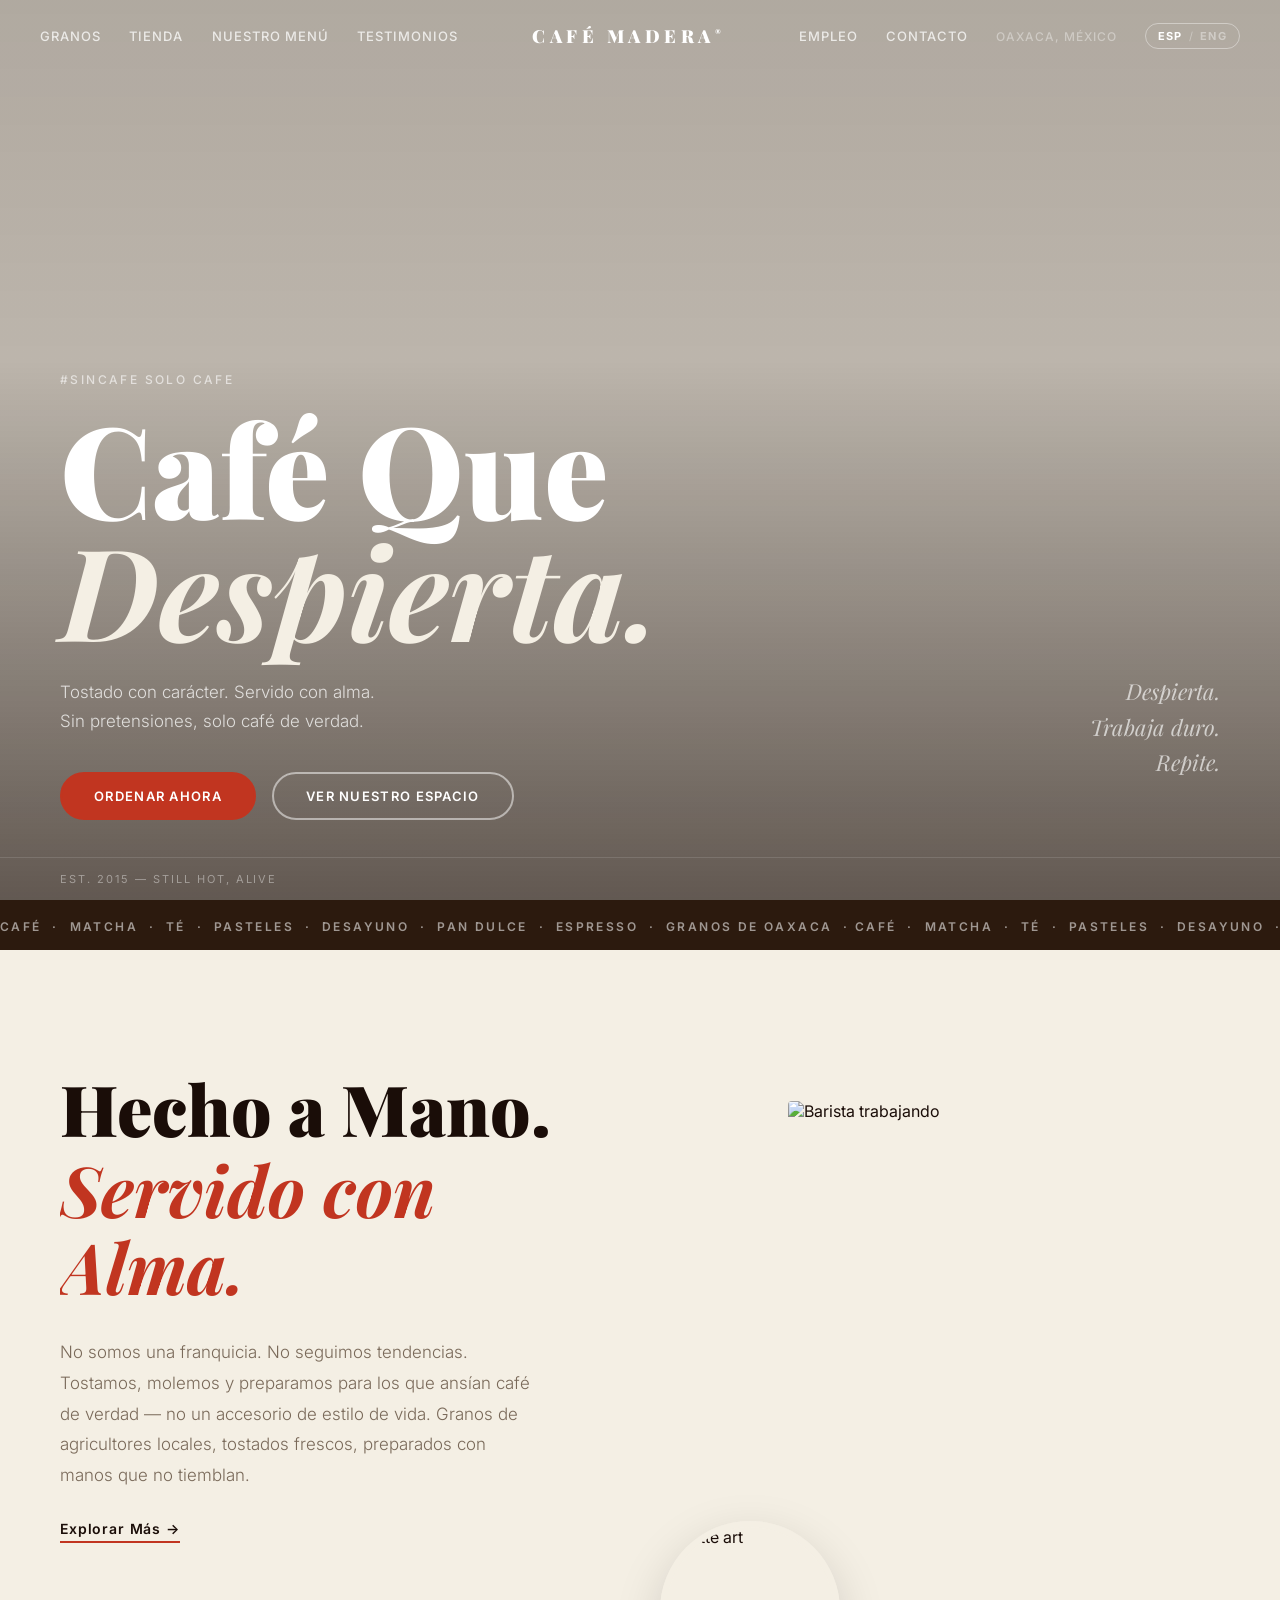
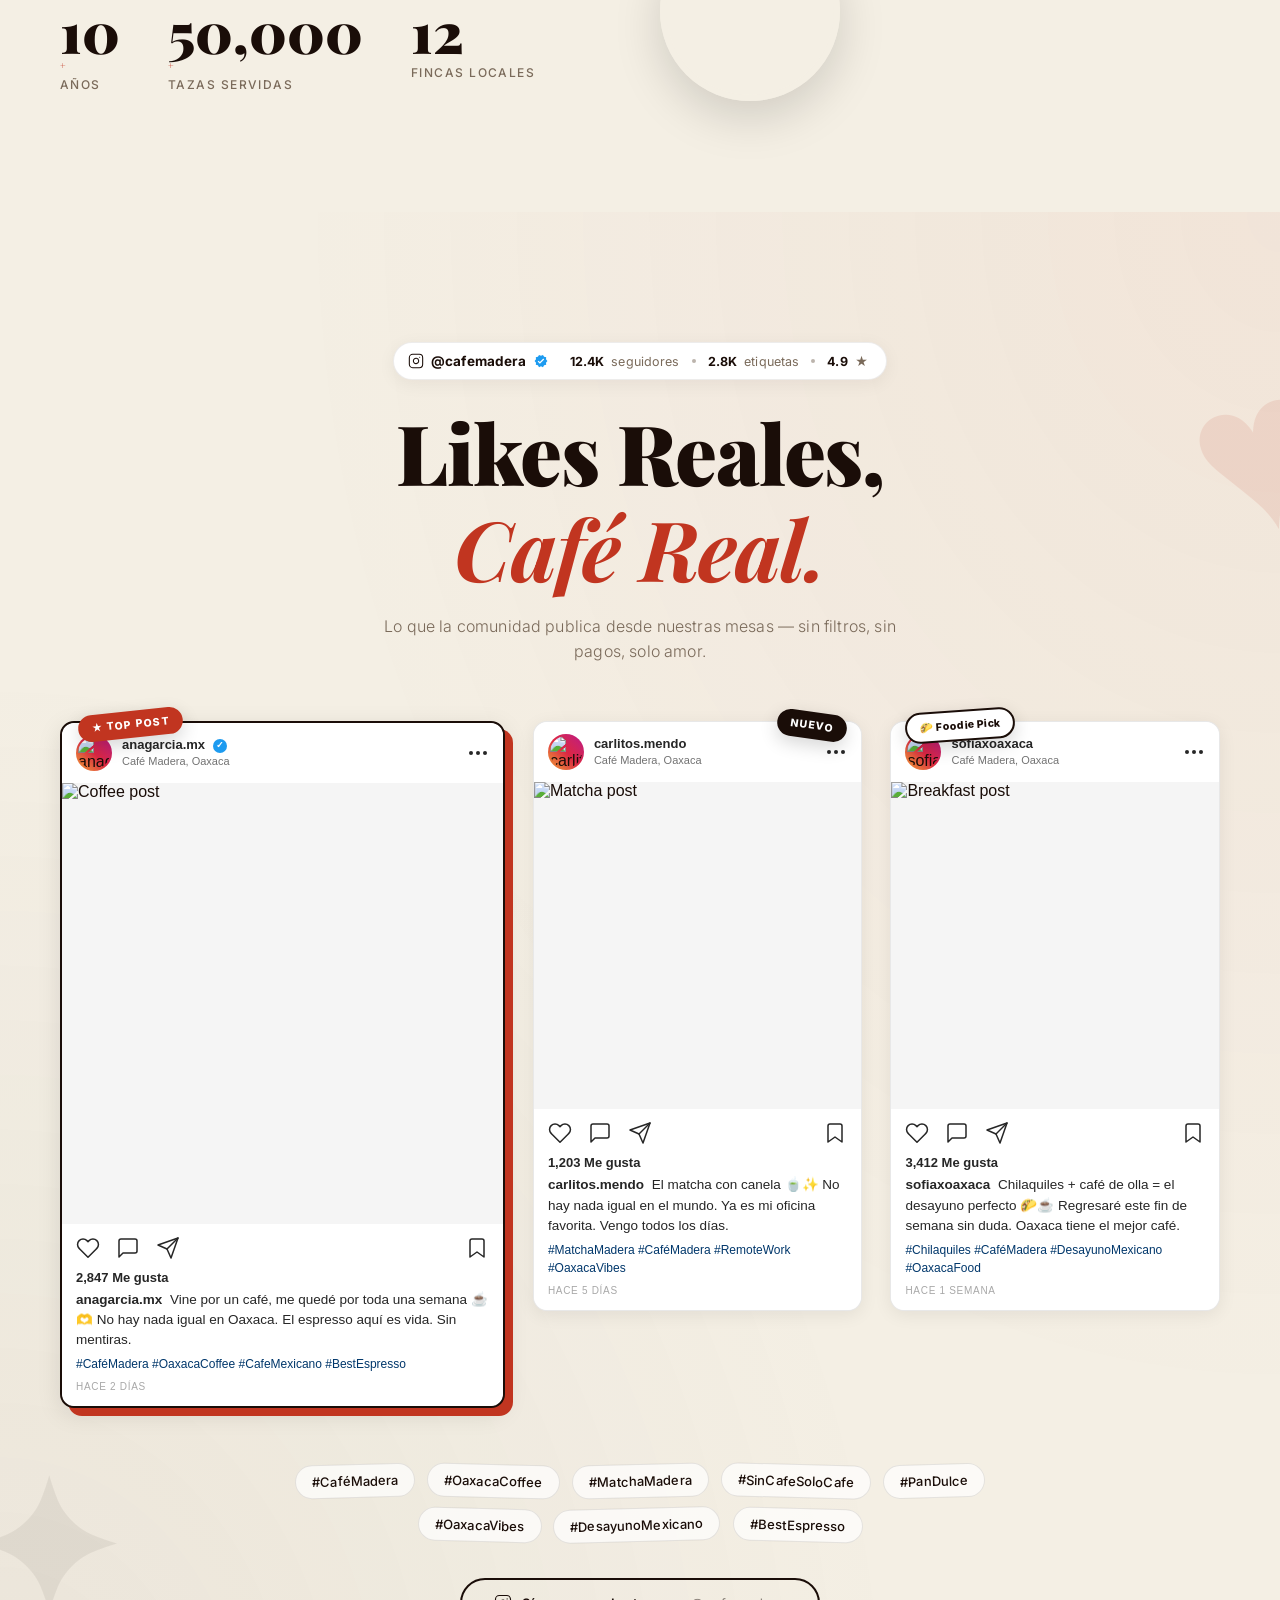
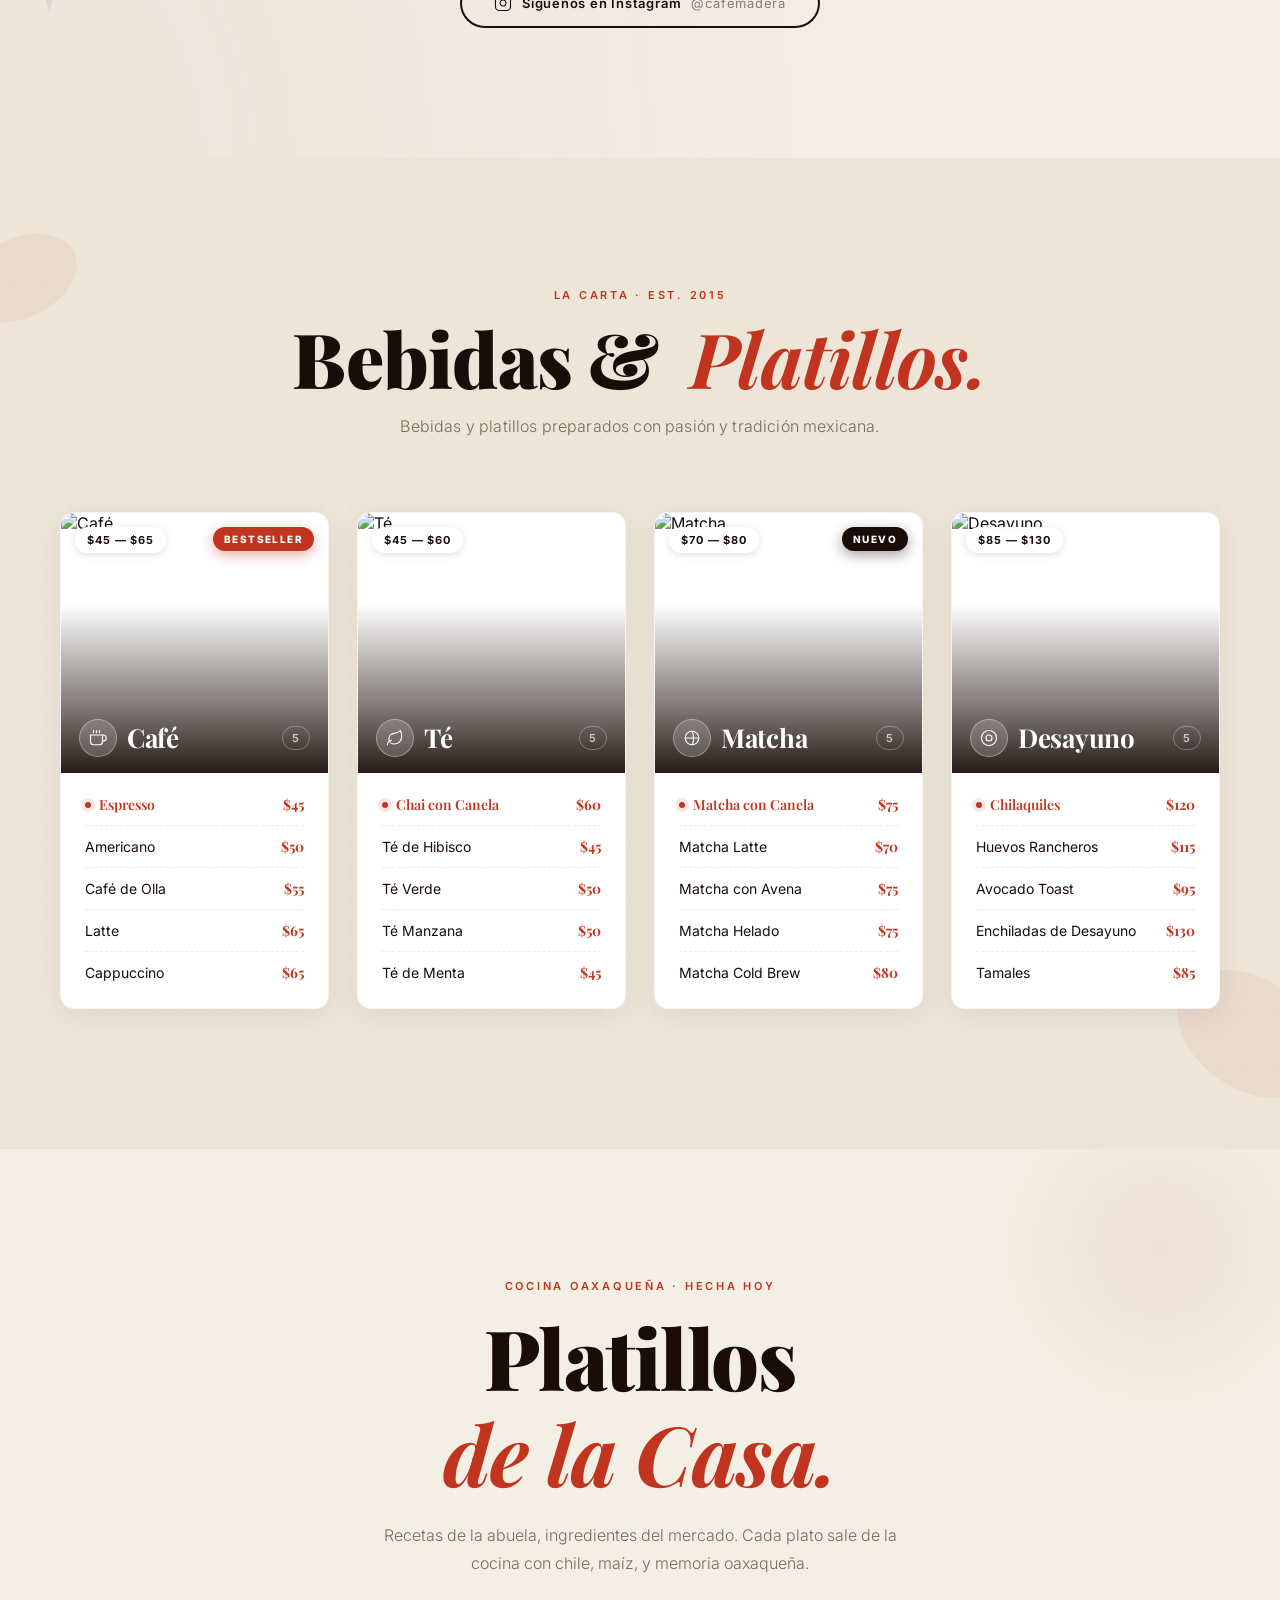
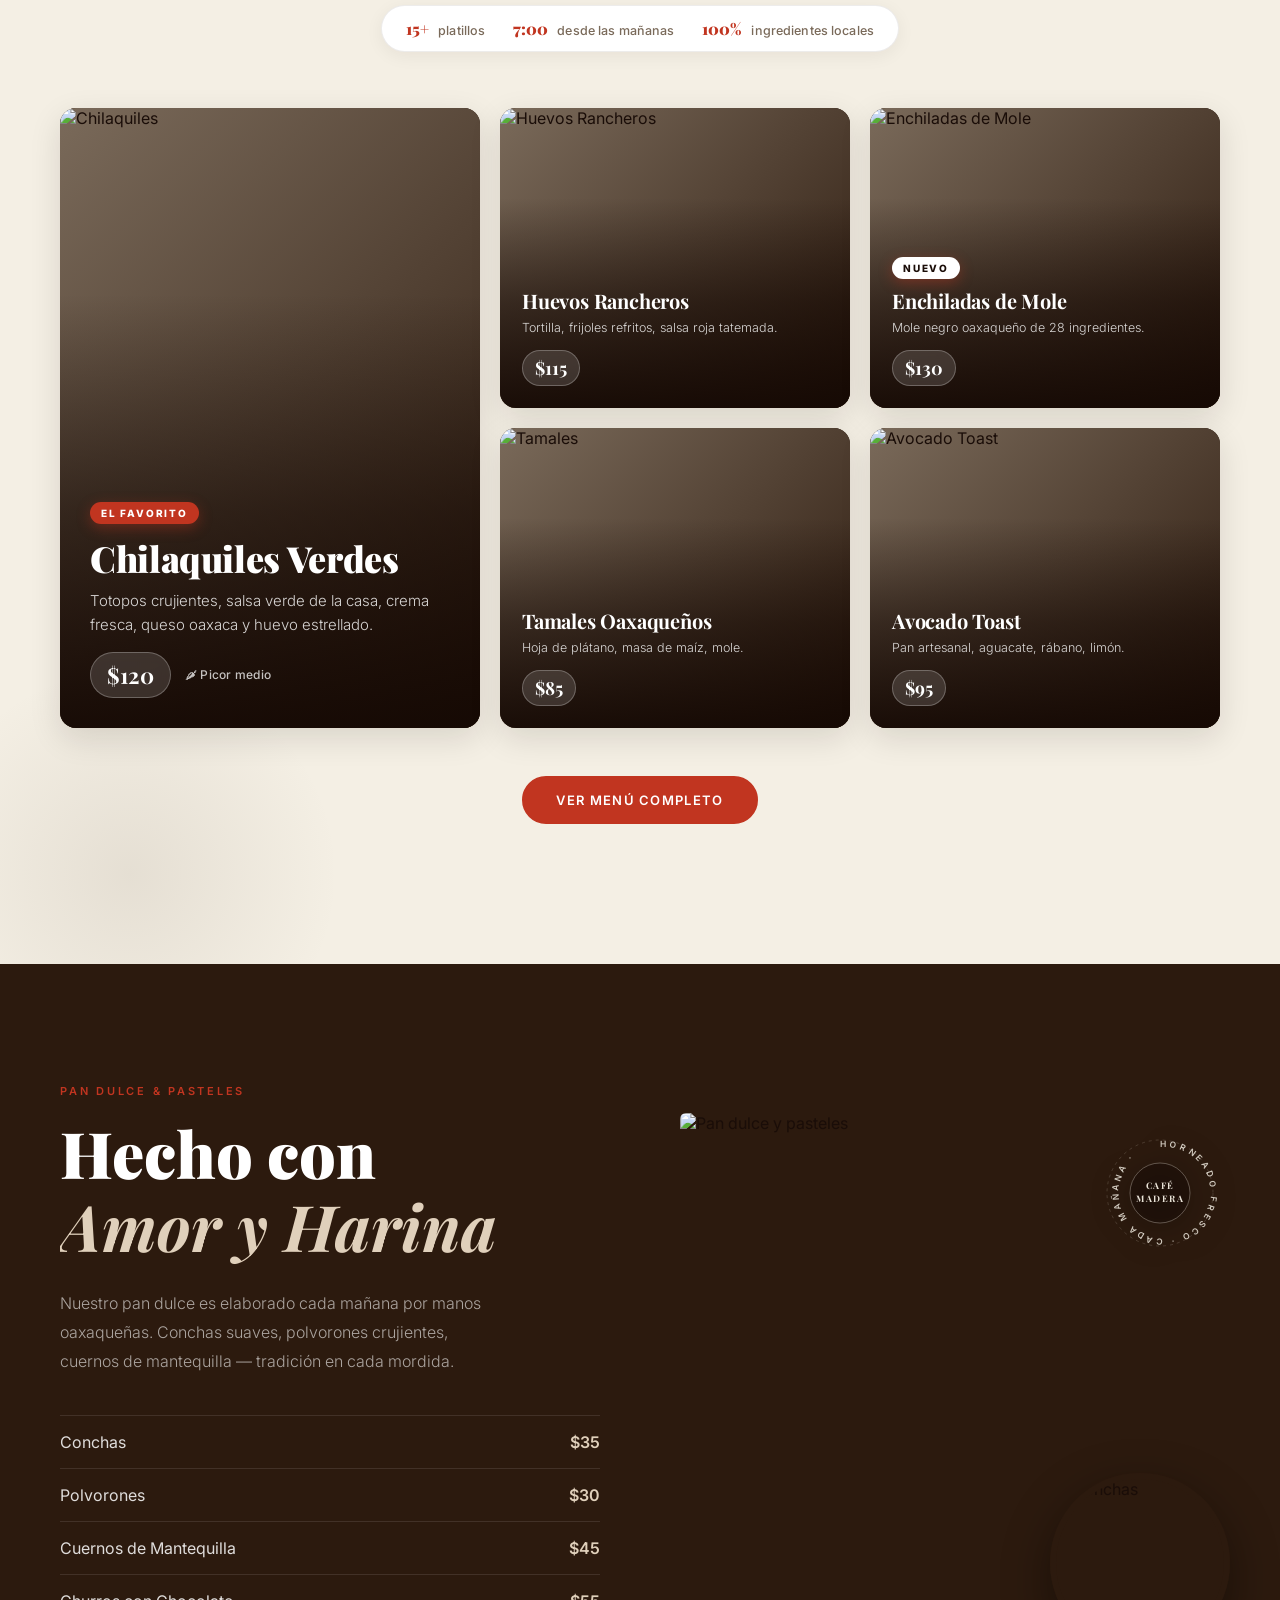
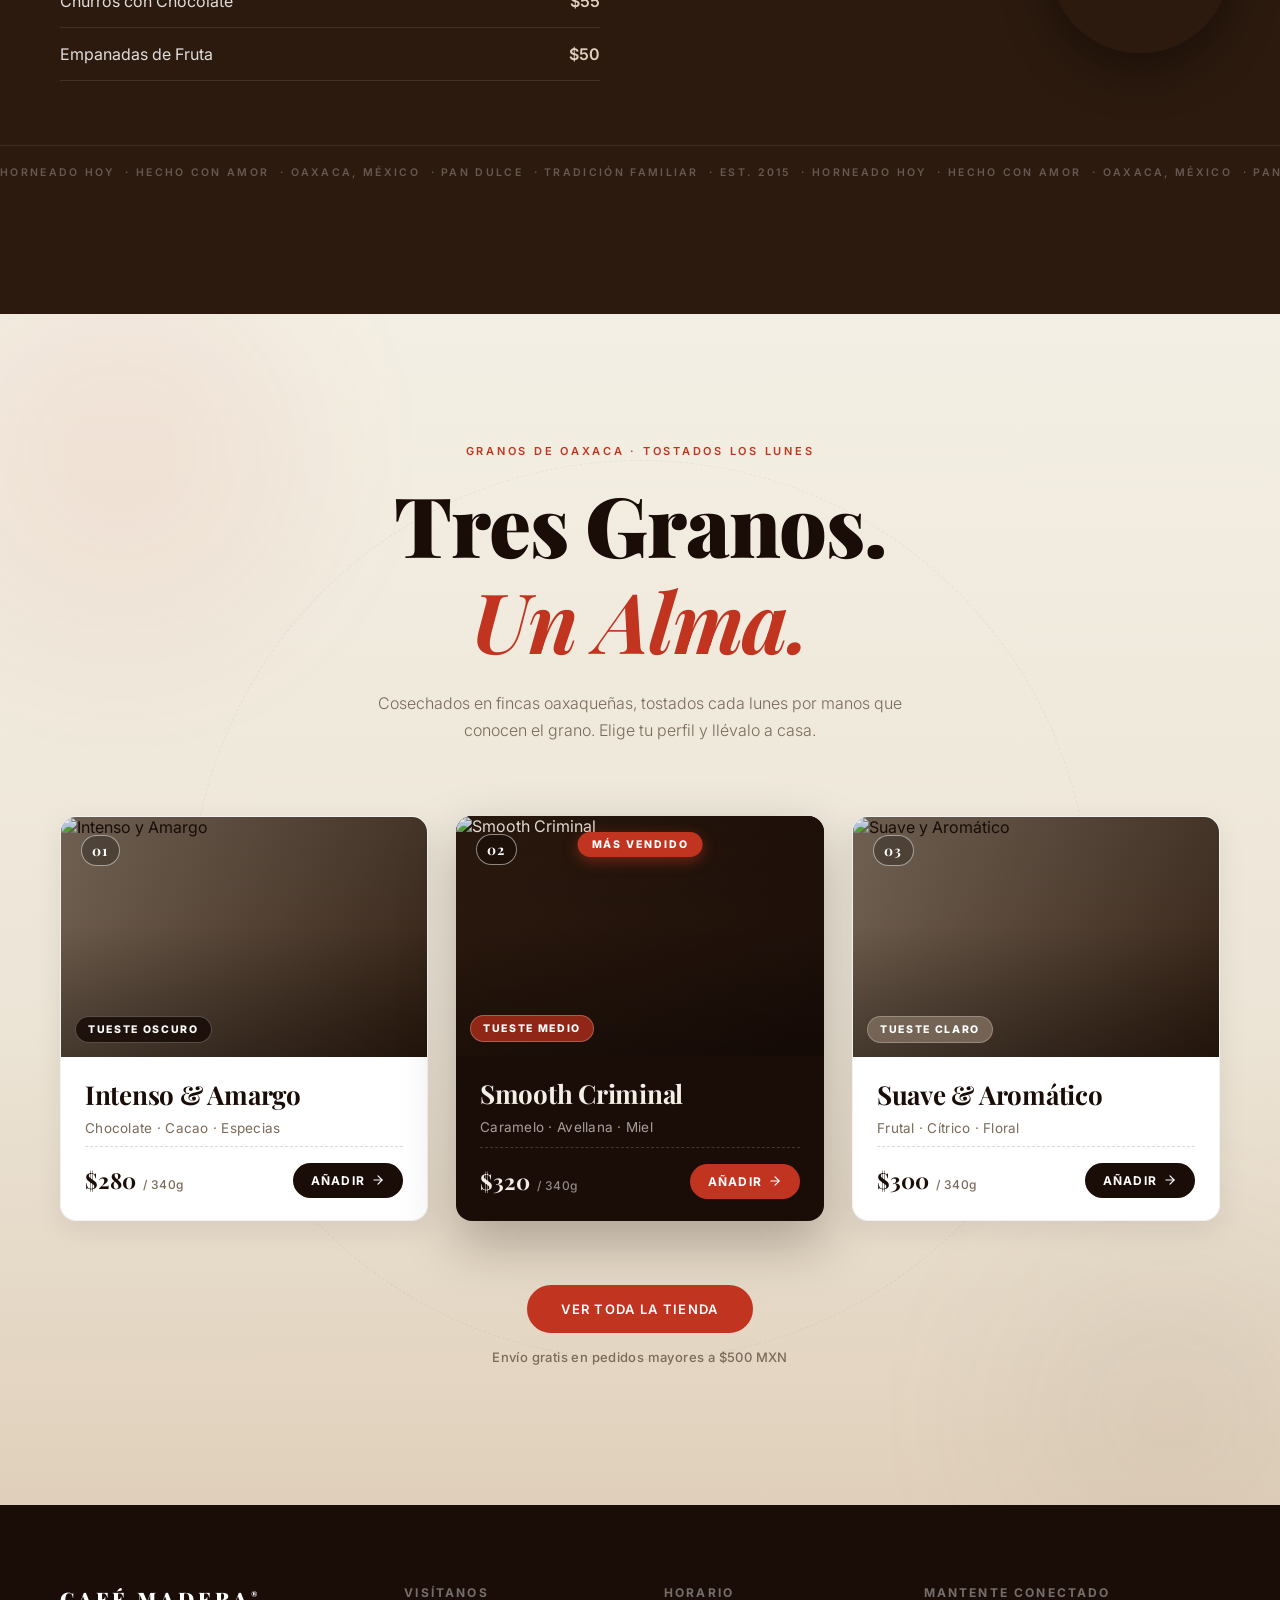
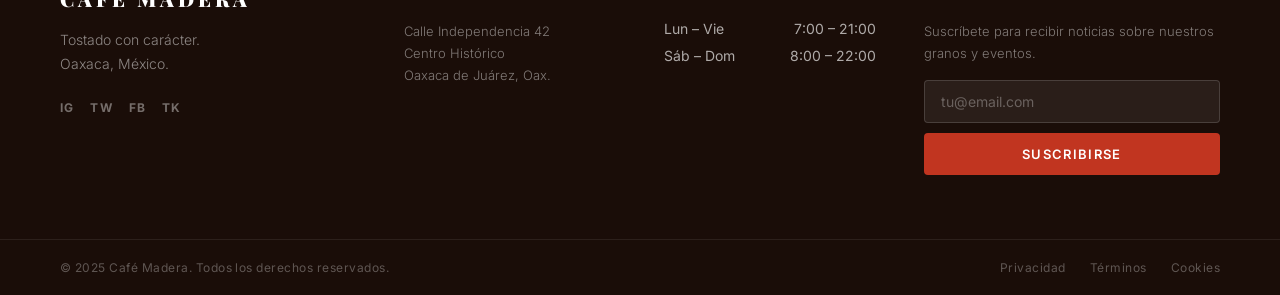
==== commit f96a40fc: "Revert elevate-era commits — restore pre-animation state Revert both:   772320b Swap unreliable prod" ====
--- a/index.html
+++ b/index.html
@@ -13,9 +13,6 @@
 </head>
 <body class="loading">
 
-  <!-- Scroll Progress Indicator -->
-  <div class="scroll-progress" id="scrollProgress" aria-hidden="true"></div>
-
   <!-- Page Loader -->
   <div class="loader" id="loader">
     <div class="loader__inner">
@@ -69,7 +66,7 @@
 
   <!-- Hero -->
   <section class="hero" id="hero">
-    <div class="hero__bg" id="heroBg" style="background-image: url('https://images.unsplash.com/photo-1495474472287-4d71bcdd2085?auto=format&fit=crop&w=1920&q=80'), radial-gradient(ellipse at 30% 20%, rgba(201,164,122,0.35), transparent 60%), radial-gradient(ellipse at 75% 80%, rgba(168,117,71,0.4), transparent 55%), linear-gradient(135deg, #2a1810 0%, #1a0d08 100%);"></div>
+    <div class="hero__bg" id="heroBg" style="background-image: url('https://images.unsplash.com/photo-1495474472287-4d71bcdd2085?auto=format&fit=crop&w=1920&q=80')"></div>
     <div class="hero__overlay"></div>
     <div class="hero__content">
       <p class="hero__eyebrow hero-anim" data-i18n="hero.eyebrow">#SINCAFE SOLO CAFE</p>
@@ -132,11 +129,11 @@
         </div>
       </div>
       <div class="about__media">
-        <div class="about__image-main reveal-right reveal-clip">
-          <img src="https://images.unsplash.com/photo-1511920170033-f8396924c348?auto=format&fit=crop&w=900&q=80" alt="Barista trabajando" loading="lazy">
+        <div class="about__image-main reveal-right">
+          <img src="https://images.unsplash.com/photo-1559925393-8be0ec4767c8?auto=format&fit=crop&w=900&q=80" alt="Barista trabajando" loading="lazy">
         </div>
         <div class="about__image-circle reveal-right" style="--delay:0.2s">
-          <img src="https://images.unsplash.com/photo-1541167760496-1628856ab772?auto=format&fit=crop&w=400&q=80" alt="Latte art" loading="lazy">
+          <img src="https://images.unsplash.com/photo-1514432324607-a09d9b4aefdd?auto=format&fit=crop&w=400&q=80" alt="Latte art" loading="lazy">
         </div>
       </div>
     </div>
@@ -589,8 +586,8 @@
         </div>
       </div>
       <div class="pastries__right">
-        <div class="pastries__img-main reveal-right reveal-clip">
-          <img src="https://images.unsplash.com/photo-1568827999250-3f6afff96e66?auto=format&fit=crop&w=800&q=80" alt="Pan dulce y pasteles" loading="lazy">
+        <div class="pastries__img-main reveal-right">
+          <img src="https://images.unsplash.com/photo-1555507036-ab1f4038808a?auto=format&fit=crop&w=800&q=80" alt="Pan dulce y pasteles" loading="lazy">
         </div>
         <div class="pastries__img-circle reveal-right" style="--delay:0.2s">
           <img src="https://images.unsplash.com/photo-1509440159596-0249088772ff?auto=format&fit=crop&w=400&q=80" alt="Conchas" loading="lazy">
--- a/css/styles.css
+++ b/css/styles.css
@@ -24,18 +24,7 @@
 
 /* --- Reset ------------------------------------------------ */
 *, *::before, *::after { box-sizing: border-box; margin: 0; padding: 0; }
-html {
-  scroll-behavior: smooth;
-  font-size: 16px;
-  scroll-padding-top: calc(var(--nav-h) + 8px);
-}
-@media (prefers-reduced-motion: reduce) {
-  html { scroll-behavior: auto; }
-  *, *::before, *::after {
-    animation-duration: 0.01ms !important;
-    transition-duration: 0.01ms !important;
-  }
-}
+html { scroll-behavior: smooth; font-size: 16px; }
 body {
   font-family: var(--font-sans);
   background: var(--cream);
@@ -91,38 +80,17 @@
 /* --- Language Transition ---------------------------------- */
 .lang-fade { opacity: 0; transition: opacity 0.25s ease; }
 
-/* --- Scroll Progress Bar --------------------------------- */
-.scroll-progress {
-  position: fixed;
-  top: 0;
-  left: 0;
-  height: 2px;
-  width: 0;
-  background: linear-gradient(90deg, var(--red) 0%, #f9b14a 100%);
-  z-index: 200;
-  pointer-events: none;
-  transform-origin: 0 50%;
-  will-change: width;
-  box-shadow: 0 0 10px rgba(193,53,32,0.5);
-}
-
 /* --- Navigation ------------------------------------------ */
 .nav {
   position: fixed;
   top: 0; left: 0; right: 0;
   z-index: 100;
-  transform: translateY(0);
-  transition: transform 0.5s var(--ease-out), background 0.4s ease, box-shadow 0.4s ease;
-  will-change: transform;
+  transition: background 0.4s ease, box-shadow 0.4s ease;
 }
 .nav.scrolled {
-  background: rgba(20,8,3,0.85);
-  backdrop-filter: blur(12px) saturate(140%);
-  -webkit-backdrop-filter: blur(12px) saturate(140%);
+  background: var(--dark);
   box-shadow: 0 1px 0 rgba(255,255,255,0.06);
 }
-.nav.nav--hidden { transform: translateY(-100%); }
-.nav.is-open-mobile { transform: translateY(0) !important; }
 .nav__inner {
   display: flex;
   align-items: center;
@@ -244,7 +212,6 @@
 .hero__bg {
   position: absolute;
   inset: -10% 0;
-  background-color: #1a0d08;
   background-size: cover;
   background-position: center;
   will-change: transform;
@@ -397,8 +364,6 @@
   padding: 15px 0;
   overflow: hidden;
   white-space: nowrap;
-  -webkit-mask-image: linear-gradient(90deg, transparent 0, #000 7%, #000 93%, transparent 100%);
-          mask-image: linear-gradient(90deg, transparent 0, #000 7%, #000 93%, transparent 100%);
 }
 .ticker__track {
   display: inline-flex;
@@ -422,54 +387,19 @@
 /* --- Scroll Reveal Animations ----------------------------- */
 .reveal {
   opacity: 0;
-  transform: translateY(36px) scale(0.985);
-  filter: blur(6px);
-  transition:
-    opacity 0.95s var(--ease-out),
-    transform 1s var(--ease-out),
-    filter 0.85s var(--ease-out);
+  transform: translateY(36px);
+  transition: opacity 0.85s var(--ease-out), transform 0.85s var(--ease-out);
   transition-delay: var(--delay, 0s);
-  will-change: opacity, transform, filter;
-}
-.reveal.is-visible {
-  opacity: 1;
-  transform: translateY(0) scale(1);
-  filter: blur(0);
-}
+}
+.reveal.is-visible { opacity: 1; transform: translateY(0); }
 
 .reveal-right {
   opacity: 0;
-  transform: translateX(50px) scale(0.98);
-  filter: blur(6px);
-  transition:
-    opacity 0.95s var(--ease-out),
-    transform 1s var(--ease-out),
-    filter 0.85s var(--ease-out);
+  transform: translateX(50px);
+  transition: opacity 0.85s var(--ease-out), transform 0.85s var(--ease-out);
   transition-delay: var(--delay, 0s);
-  will-change: opacity, transform, filter;
-}
-.reveal-right.is-visible {
-  opacity: 1;
-  transform: translateX(0) scale(1);
-  filter: blur(0);
-}
-
-/* Clip-path wipe reveal — image uncovers from top to bottom */
-.reveal-clip {
-  -webkit-clip-path: inset(0 0 100% 0);
-          clip-path: inset(0 0 100% 0);
-  transition:
-    opacity 0.95s var(--ease-out),
-    transform 1s var(--ease-out),
-    filter 0.85s var(--ease-out),
-    -webkit-clip-path 1.4s var(--ease-out),
-    clip-path 1.4s var(--ease-out);
-  transition-delay: var(--delay, 0s);
-}
-.reveal-clip.is-visible {
-  -webkit-clip-path: inset(0 0 0 0);
-          clip-path: inset(0 0 0 0);
-}
+}
+.reveal-right.is-visible { opacity: 1; transform: translateX(0); }
 
 /* Text line reveal (clip from bottom) */
 .reveal-line {
@@ -989,25 +919,6 @@
   transition: transform 0.5s var(--ease-out), box-shadow 0.5s var(--ease-out);
   cursor: pointer;
 }
-.dish-card::after {
-  content: "";
-  position: absolute;
-  top: 0;
-  left: -80%;
-  width: 55%;
-  height: 100%;
-  background: linear-gradient(
-    100deg,
-    transparent 0%,
-    rgba(255,255,255,0.18) 50%,
-    transparent 100%
-  );
-  transform: skewX(-18deg);
-  transition: left 0.9s var(--ease-out);
-  pointer-events: none;
-  z-index: 5;
-}
-.dish-card:hover::after { left: 140%; }
 .dish-card:hover {
   transform: translateY(-6px);
   box-shadow: 0 24px 54px rgba(26,13,8,0.25);
@@ -1992,7 +1903,7 @@
   font-weight: 600;
   letter-spacing: 0.06em;
   color: var(--dark);
-  transition: background 0.25s ease, color 0.25s ease, border-color 0.25s ease, transform 0.25s ease;
+  transition: background 0.25s ease, color 0.25s ease, border-color 0.25s ease;
 }
 .ig-follow-btn:hover {
   background: var(--dark);
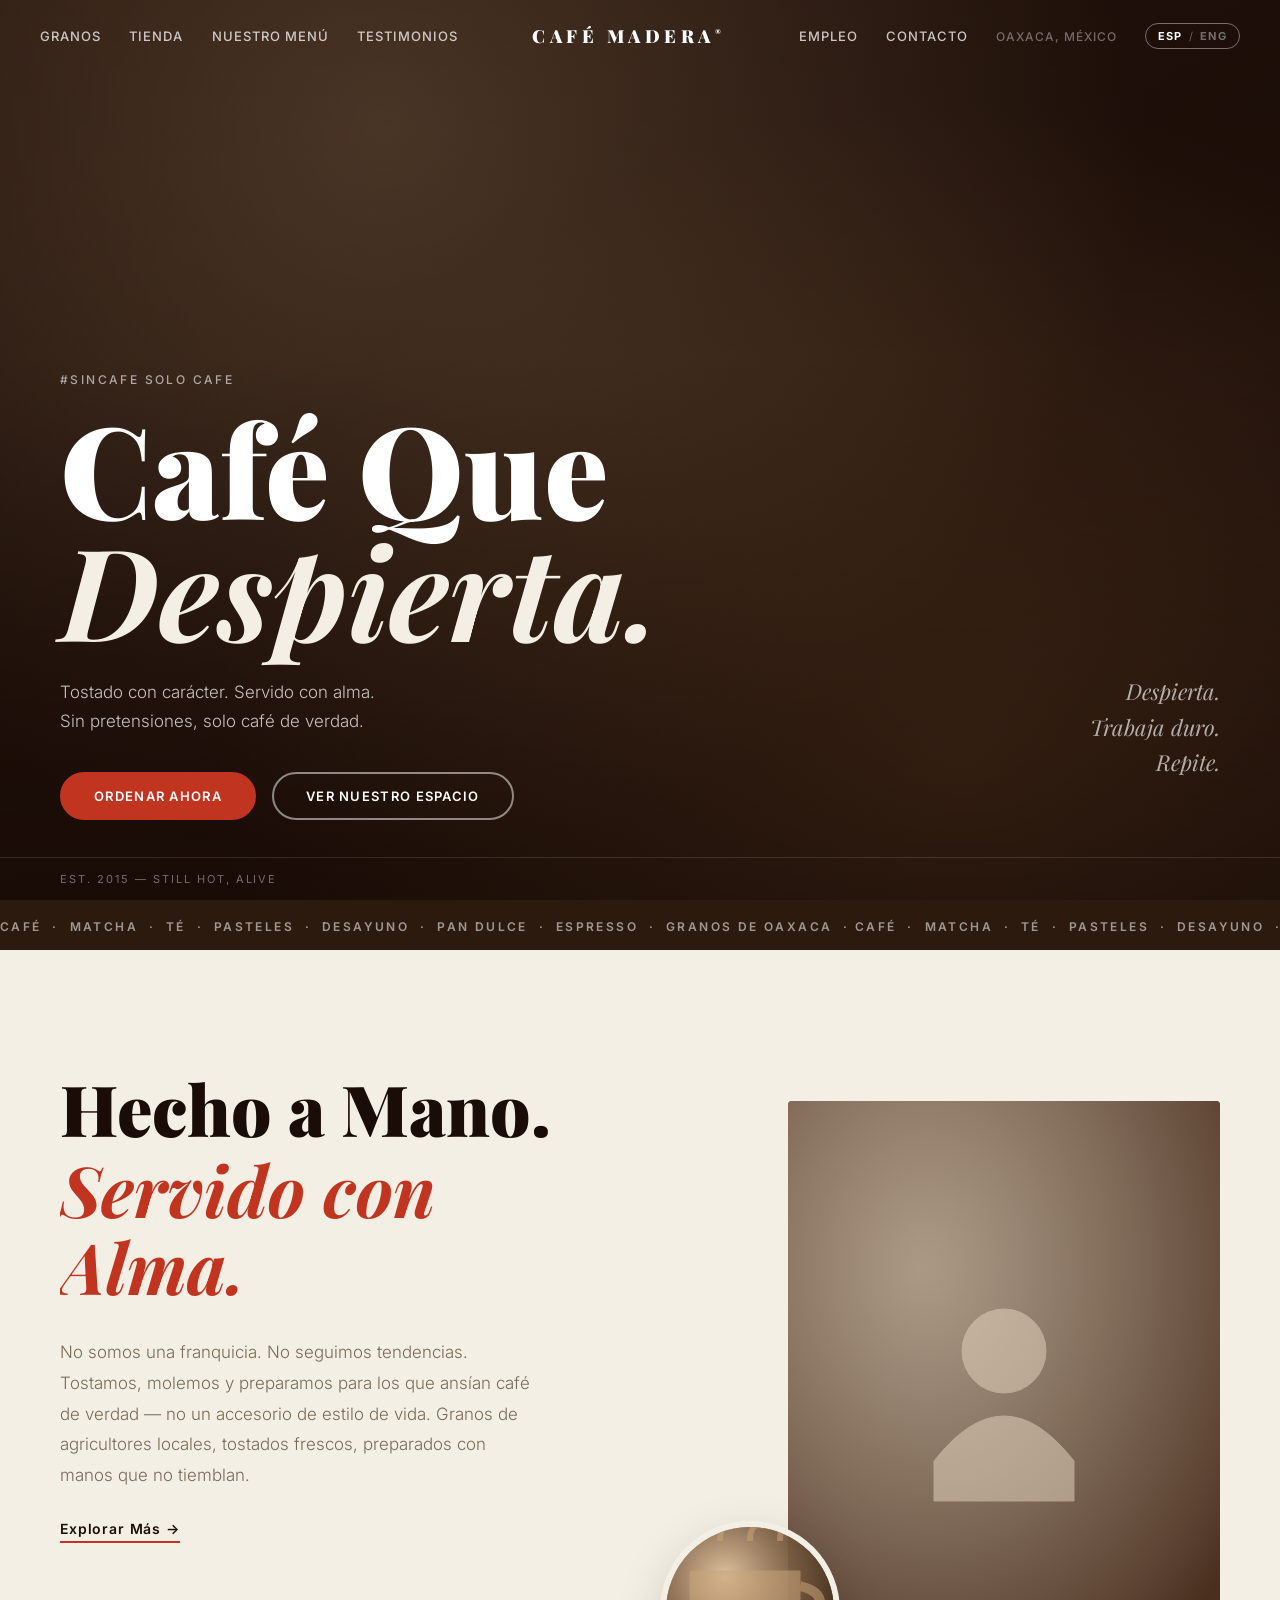
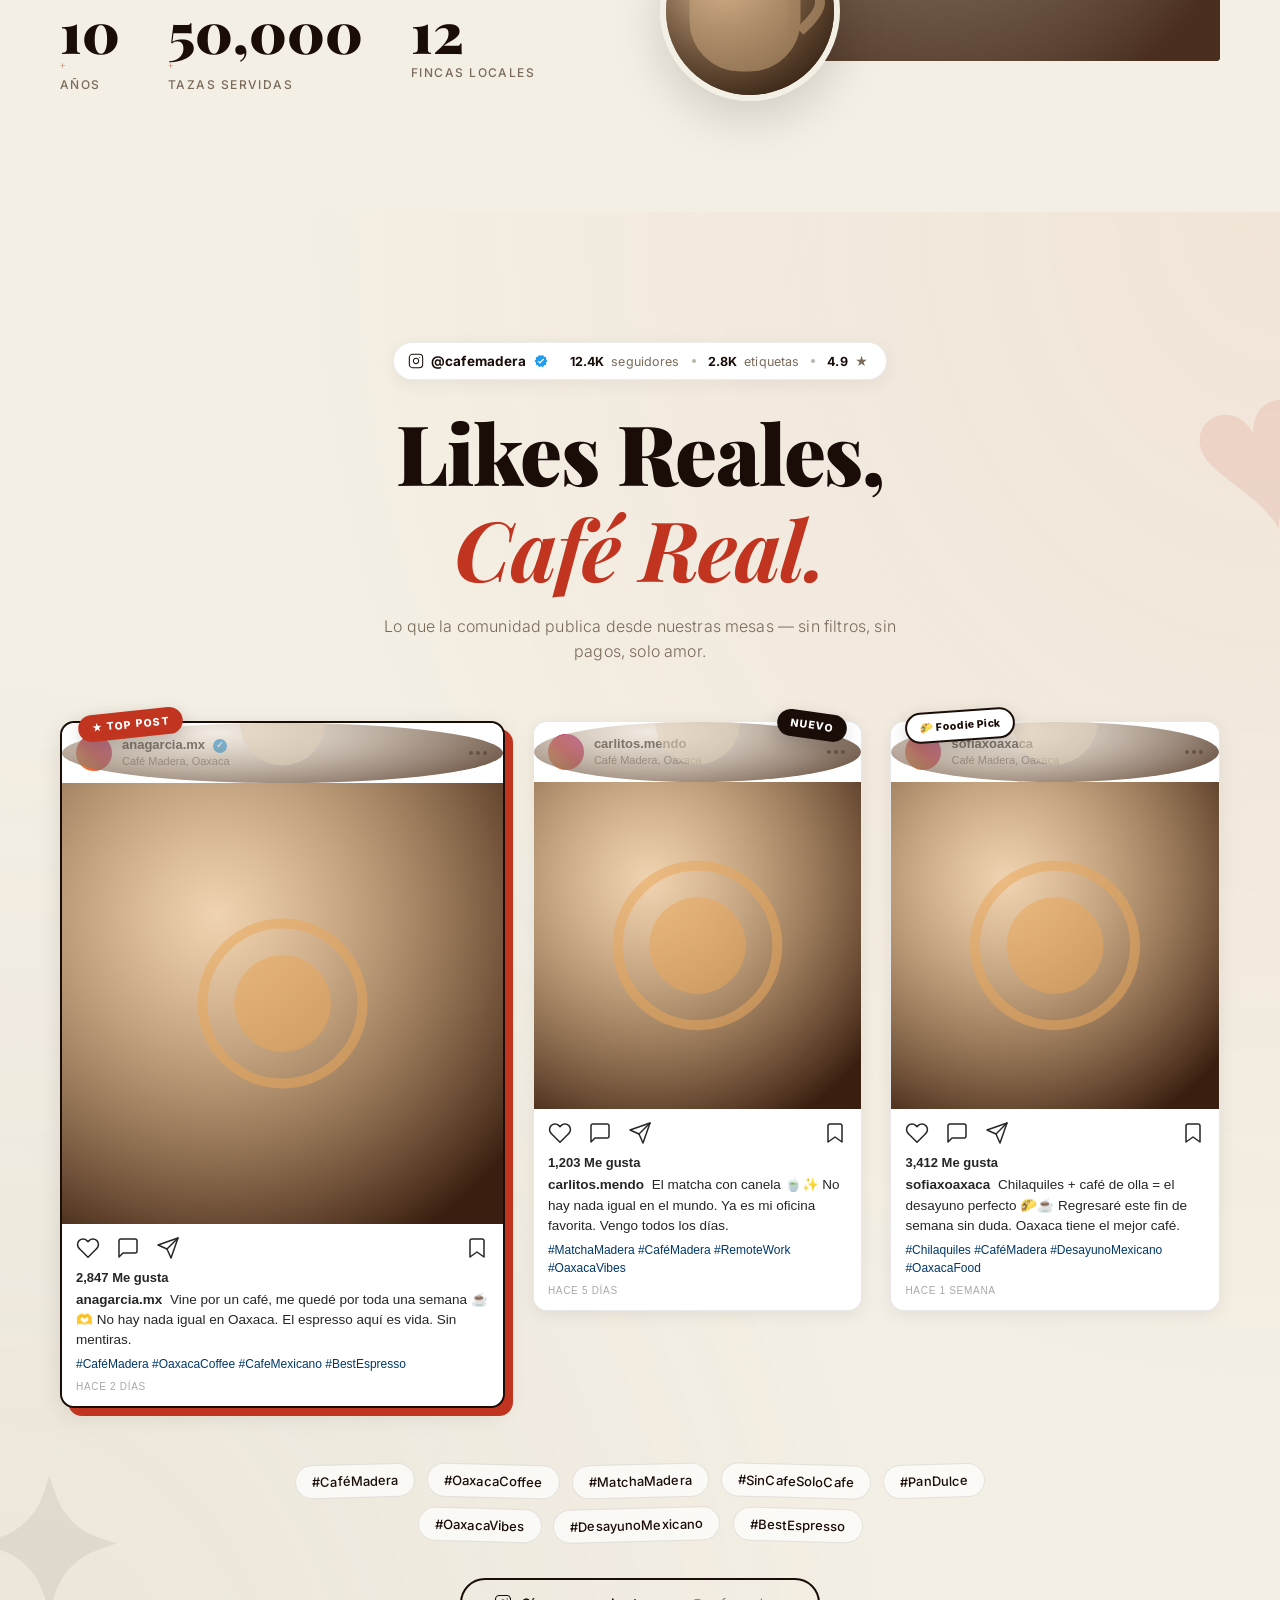
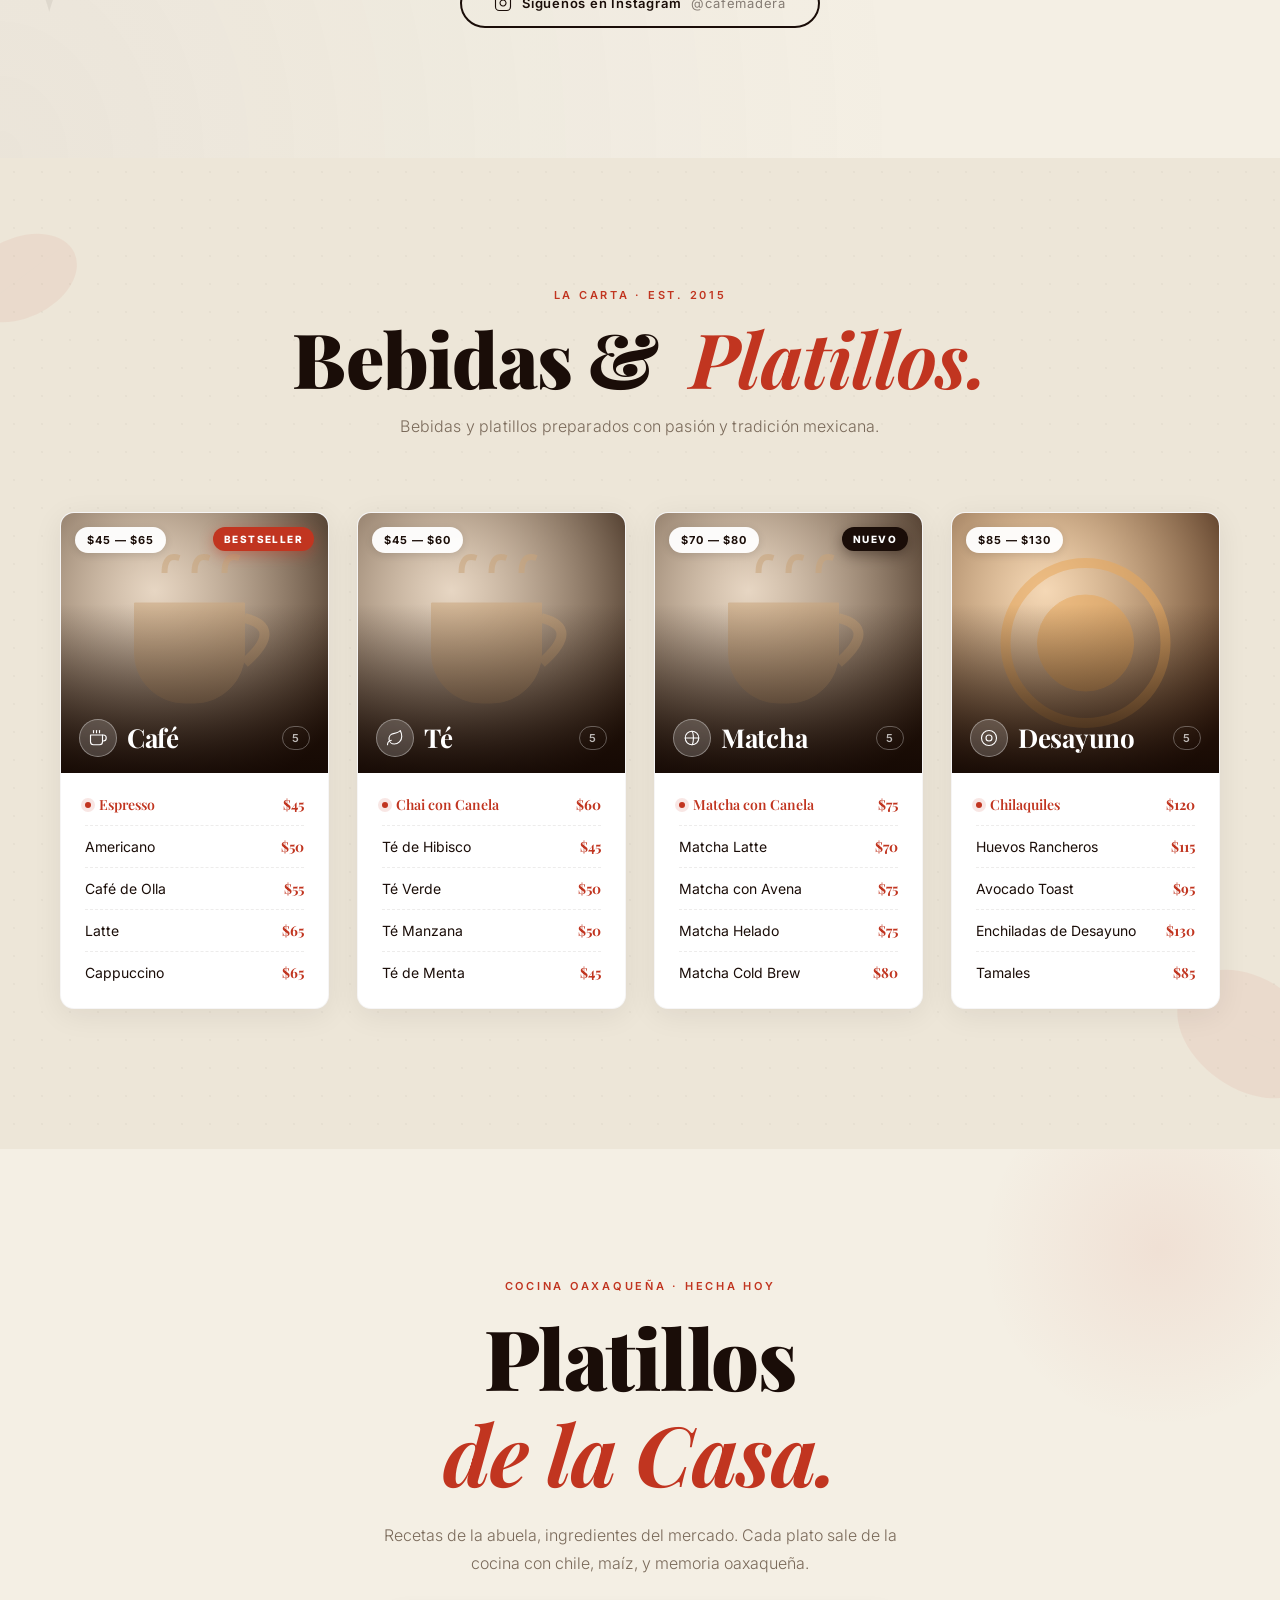
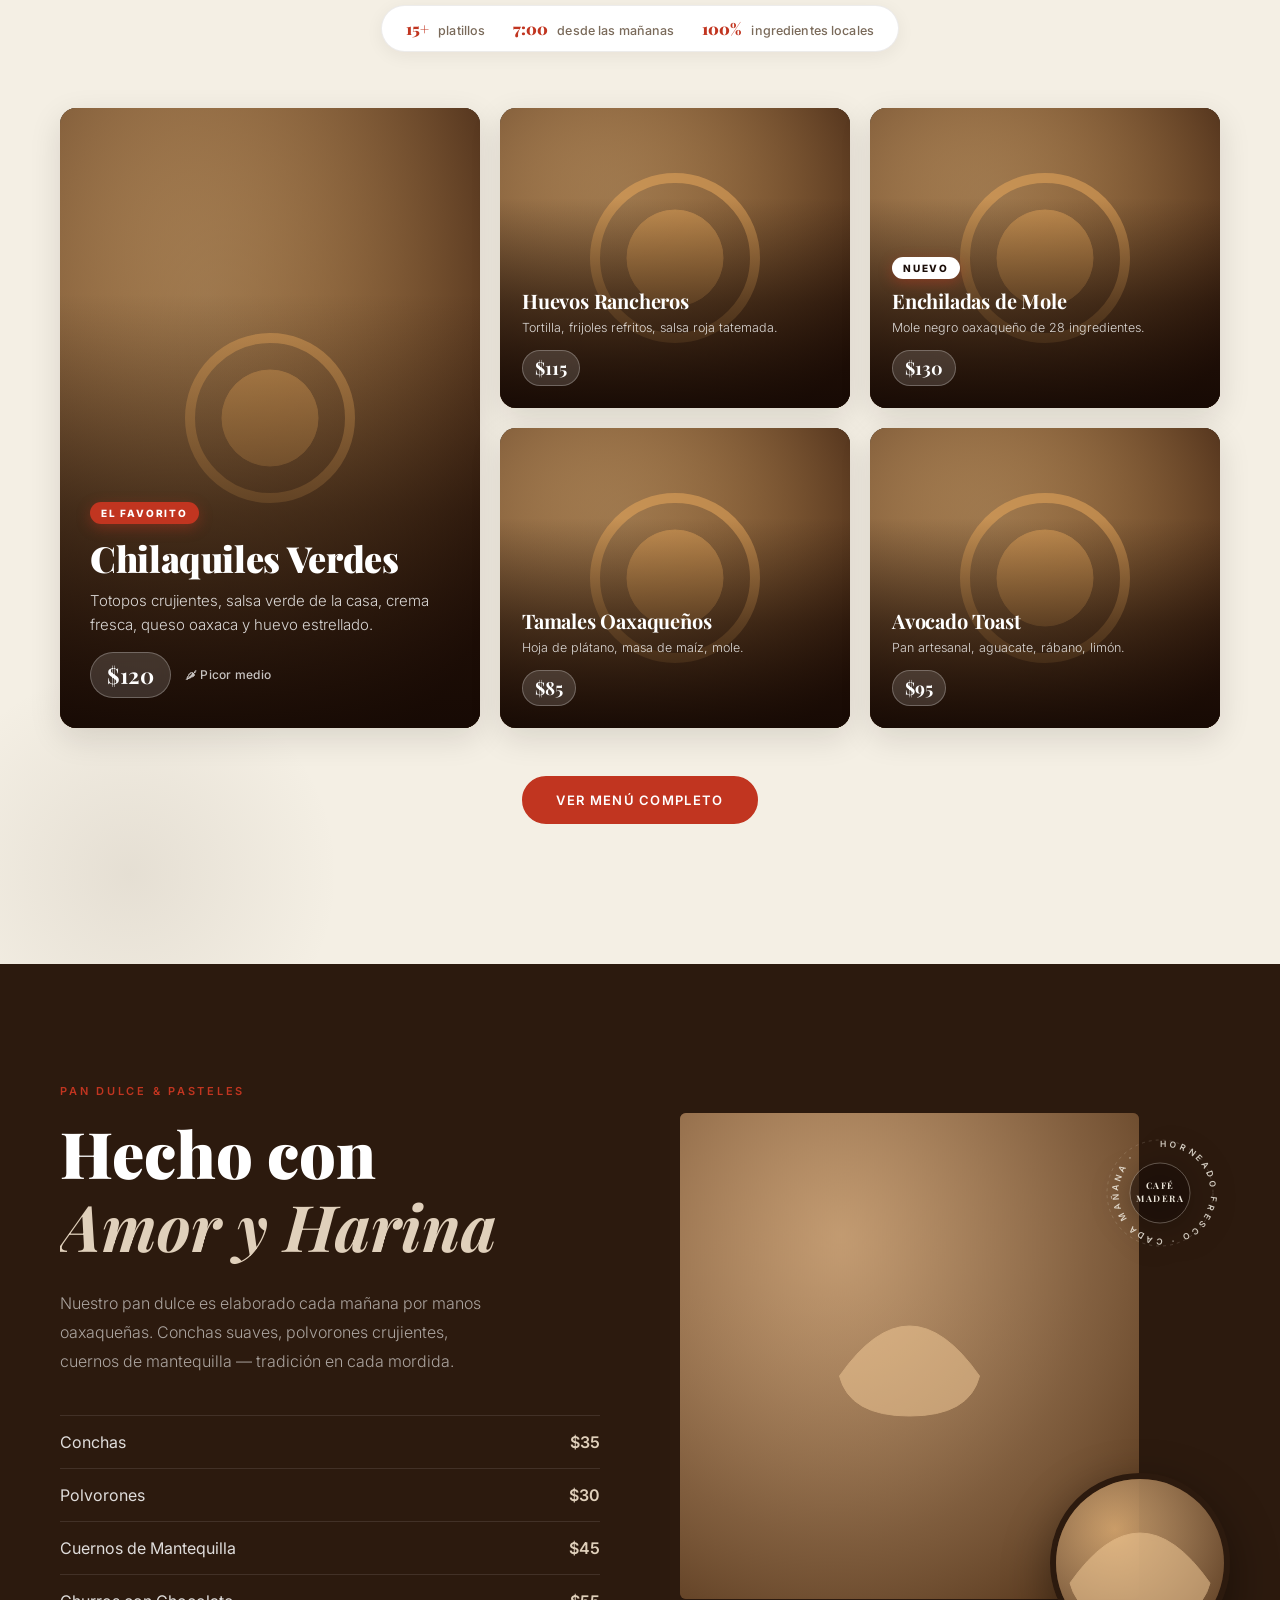
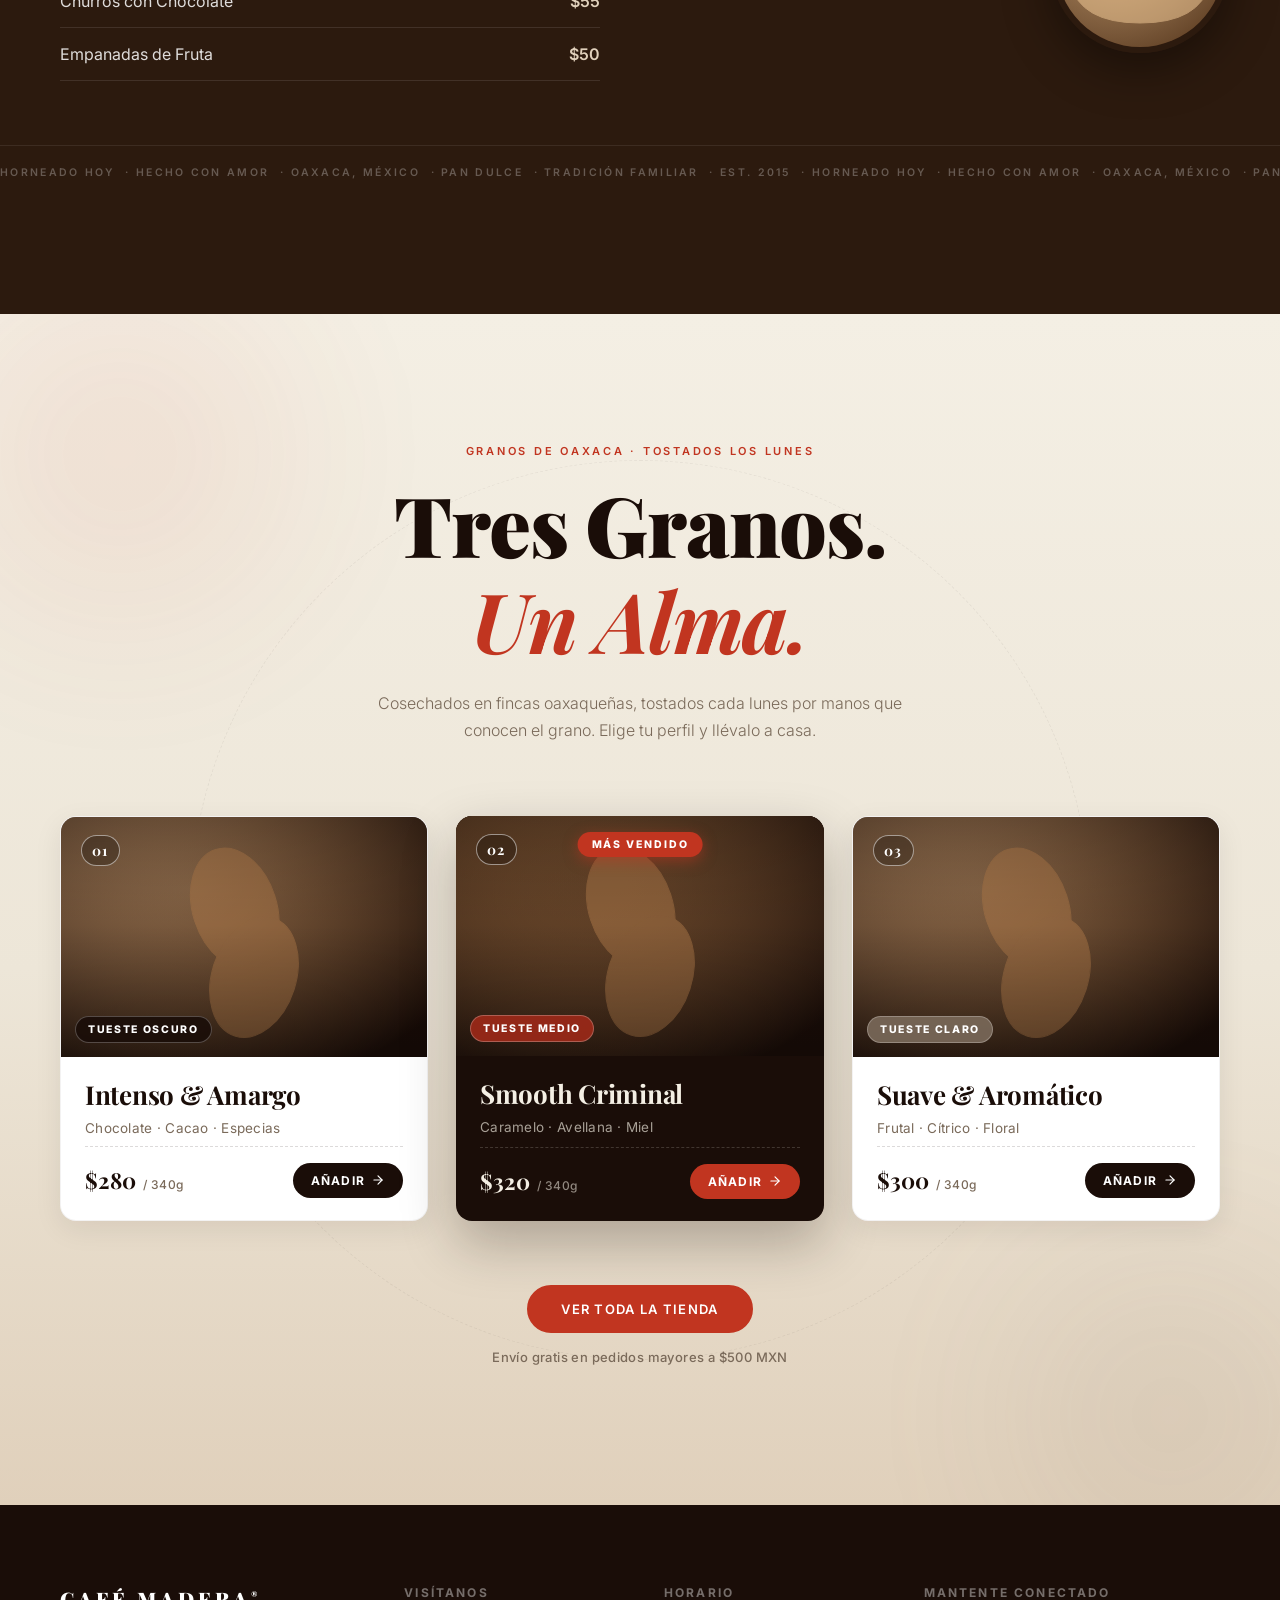
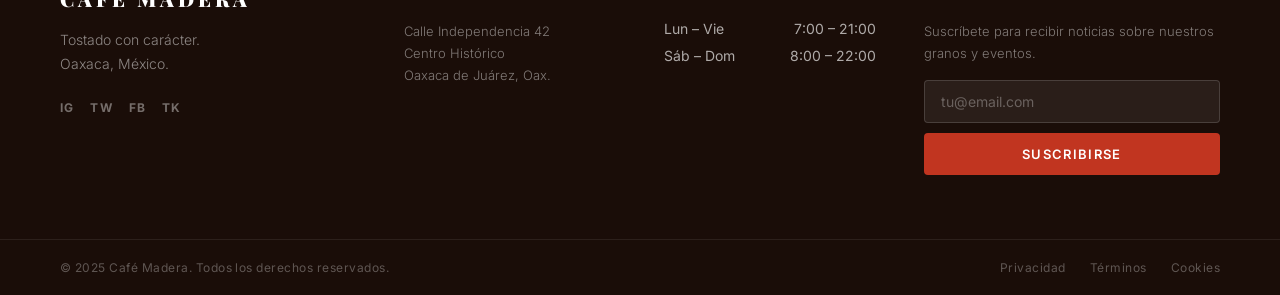
==== commit 3066f7a4: "Merge remote-tracking branch 'origin/main' into claude/improve-ui-design-Dh6QV # Conflicts: #	index." ====
--- a/index.html
+++ b/index.html
@@ -66,7 +66,7 @@
 
   <!-- Hero -->
   <section class="hero" id="hero">
-    <div class="hero__bg" id="heroBg" style="background-image: url('https://images.unsplash.com/photo-1495474472287-4d71bcdd2085?auto=format&fit=crop&w=1920&q=80')"></div>
+    <div class="hero__bg" id="heroBg" style="background-image: url('https://images.unsplash.com/photo-1495474472287-4d71bcdd2085?auto=format&fit=crop&w=1920&q=80'), radial-gradient(ellipse at 30% 20%, rgba(201,164,122,0.35), transparent 60%), radial-gradient(ellipse at 75% 80%, rgba(168,117,71,0.4), transparent 55%), linear-gradient(135deg, #2a1810 0%, #1a0d08 100%);"></div>
     <div class="hero__overlay"></div>
     <div class="hero__content">
       <p class="hero__eyebrow hero-anim" data-i18n="hero.eyebrow">#SINCAFE SOLO CAFE</p>
@@ -130,10 +130,10 @@
       </div>
       <div class="about__media">
         <div class="about__image-main reveal-right">
-          <img src="https://images.unsplash.com/photo-1559925393-8be0ec4767c8?auto=format&fit=crop&w=900&q=80" alt="Barista trabajando" loading="lazy">
+          <img src="https://images.unsplash.com/photo-1511920170033-f8396924c348?auto=format&fit=crop&w=900&q=80" alt="Barista trabajando" loading="lazy">
         </div>
         <div class="about__image-circle reveal-right" style="--delay:0.2s">
-          <img src="https://images.unsplash.com/photo-1514432324607-a09d9b4aefdd?auto=format&fit=crop&w=400&q=80" alt="Latte art" loading="lazy">
+          <img src="https://images.unsplash.com/photo-1541167760496-1628856ab772?auto=format&fit=crop&w=400&q=80" alt="Latte art" loading="lazy">
         </div>
       </div>
     </div>
@@ -587,7 +587,7 @@
       </div>
       <div class="pastries__right">
         <div class="pastries__img-main reveal-right">
-          <img src="https://images.unsplash.com/photo-1555507036-ab1f4038808a?auto=format&fit=crop&w=800&q=80" alt="Pan dulce y pasteles" loading="lazy">
+          <img src="https://images.unsplash.com/photo-1568827999250-3f6afff96e66?auto=format&fit=crop&w=800&q=80" alt="Pan dulce y pasteles" loading="lazy">
         </div>
         <div class="pastries__img-circle reveal-right" style="--delay:0.2s">
           <img src="https://images.unsplash.com/photo-1509440159596-0249088772ff?auto=format&fit=crop&w=400&q=80" alt="Conchas" loading="lazy">
--- a/css/styles.css
+++ b/css/styles.css
@@ -212,6 +212,7 @@
 .hero__bg {
   position: absolute;
   inset: -10% 0;
+  background-color: #1a0d08;
   background-size: cover;
   background-position: center;
   will-change: transform;
@@ -511,6 +512,24 @@
   height: 100%;
   border-radius: 4px;
   overflow: hidden;
+  background:
+    radial-gradient(ellipse at 30% 30%, rgba(224,208,187,0.4), transparent 60%),
+    linear-gradient(135deg, #4a2f1f 0%, #2c1a0e 100%);
+}
+.about__image-main img,
+.about__image-circle img,
+.pastries__img-main img,
+.pastries__img-circle img,
+.menu-card__img-wrap img,
+.dish-card__img img,
+.bean-card__img-wrap img,
+.ig-post__img-wrap img,
+.ig-post__avatar img {
+  position: absolute;
+  inset: 0;
+  width: 100%;
+  height: 100%;
+  object-fit: cover;
 }
 .about__image-circle {
   position: absolute;
@@ -521,6 +540,8 @@
   border-radius: 50%;
   overflow: hidden;
   border: 6px solid var(--cream);
+  background:
+    radial-gradient(circle at 35% 30%, rgba(240,200,150,0.5), #3a1f10 70%);
   box-shadow: 0 16px 48px rgba(0,0,0,0.15);
 }
 
@@ -1114,6 +1135,9 @@
   height: 90%;
   border-radius: 6px;
   overflow: hidden;
+  background:
+    radial-gradient(ellipse at 35% 25%, rgba(240,200,150,0.45), transparent 60%),
+    linear-gradient(135deg, #6b3f25 0%, #3a1f10 100%);
 }
 .pastries__img-circle {
   position: absolute;
@@ -1124,6 +1148,8 @@
   overflow: hidden;
   border: 6px solid var(--dark-mid);
   box-shadow: 0 16px 48px rgba(0,0,0,0.4);
+  background:
+    radial-gradient(circle at 35% 30%, rgba(232,168,92,0.55), #3a1f10 70%);
 }
 
 /* --- Products / Beans Shop Section ----------------------- */
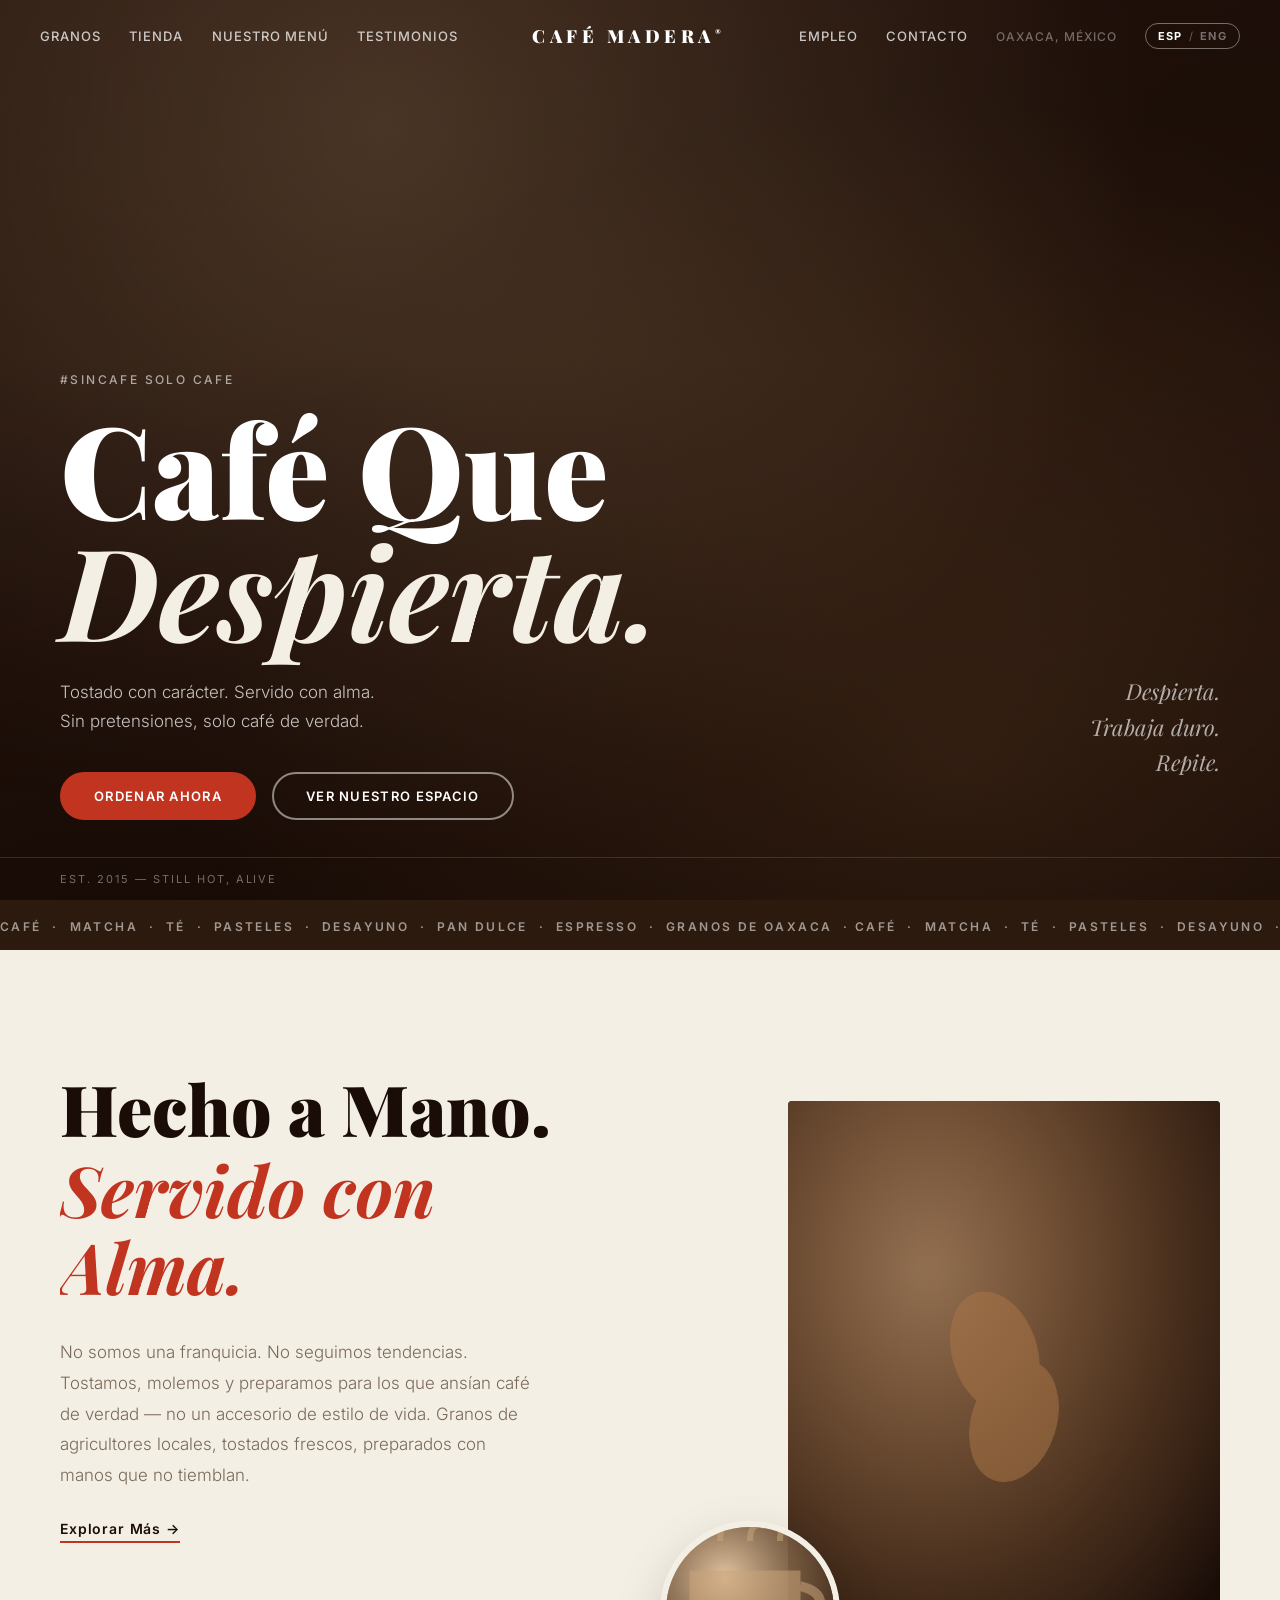
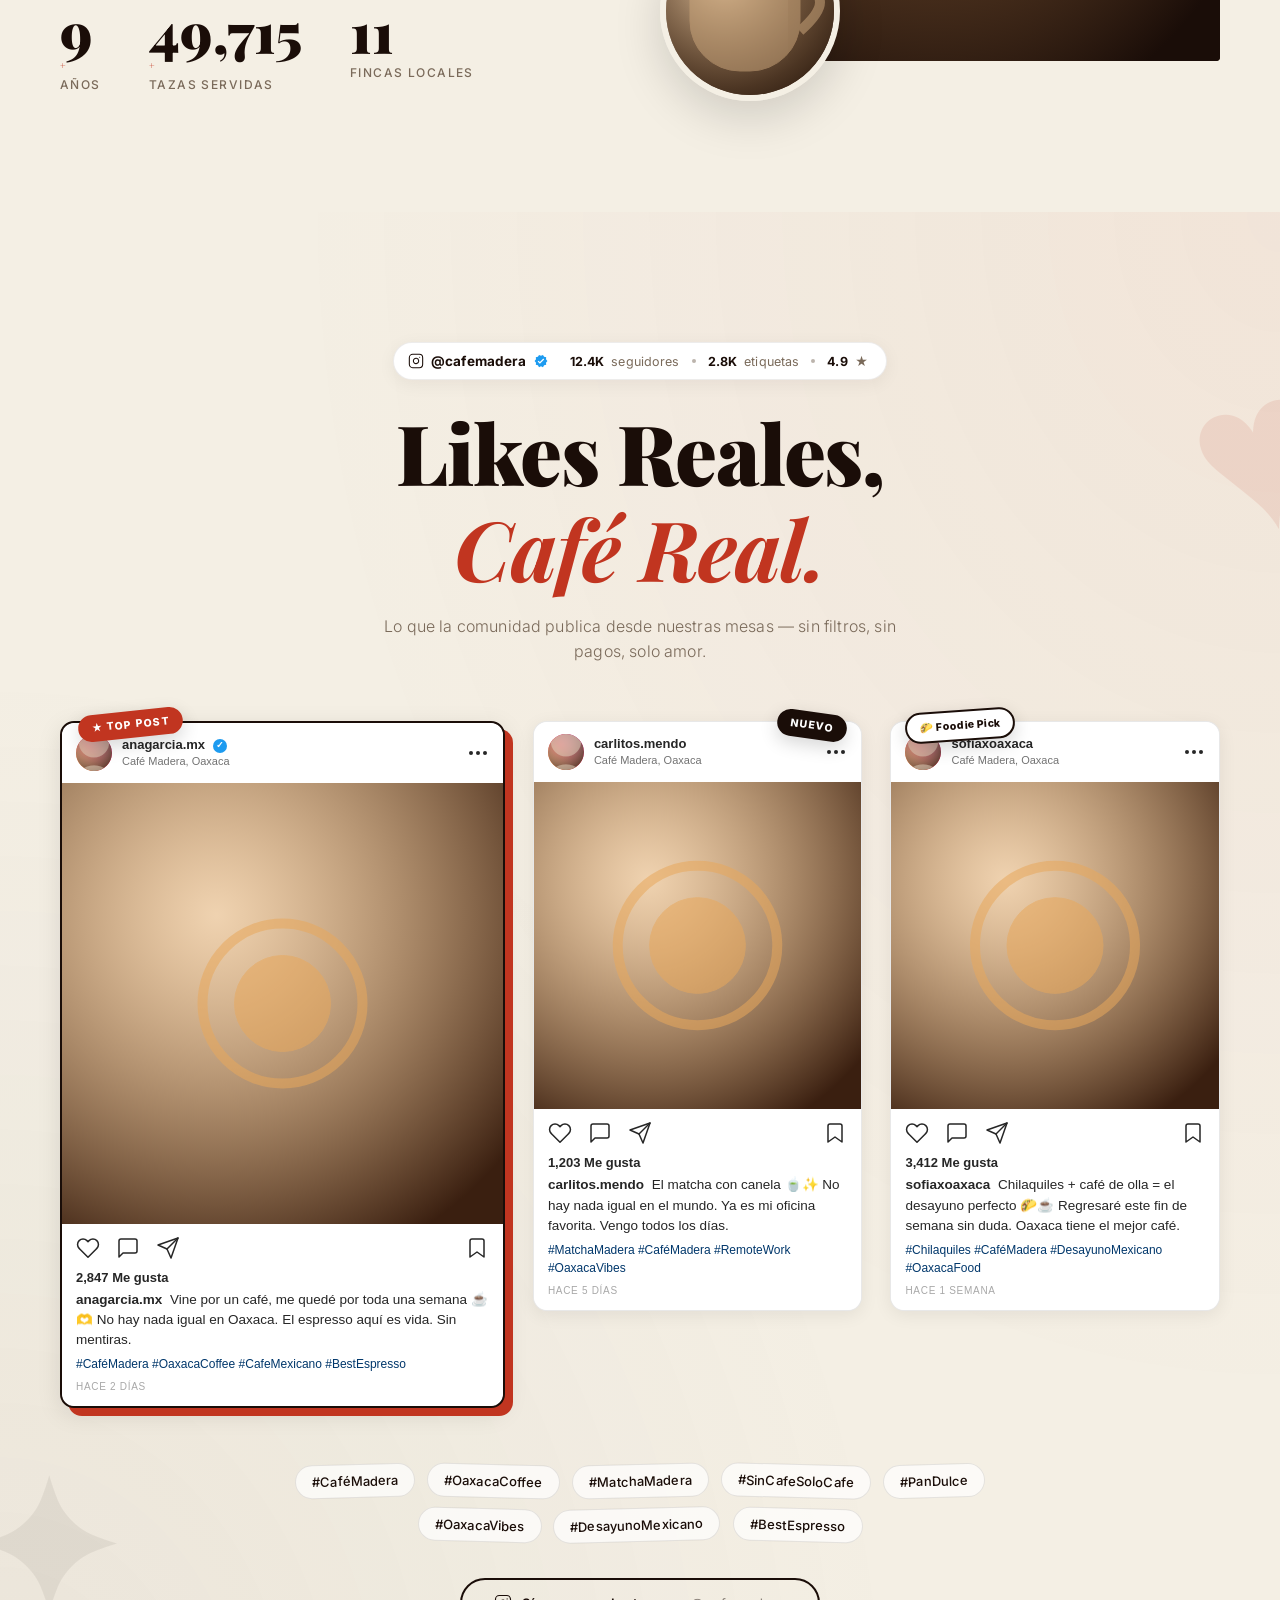
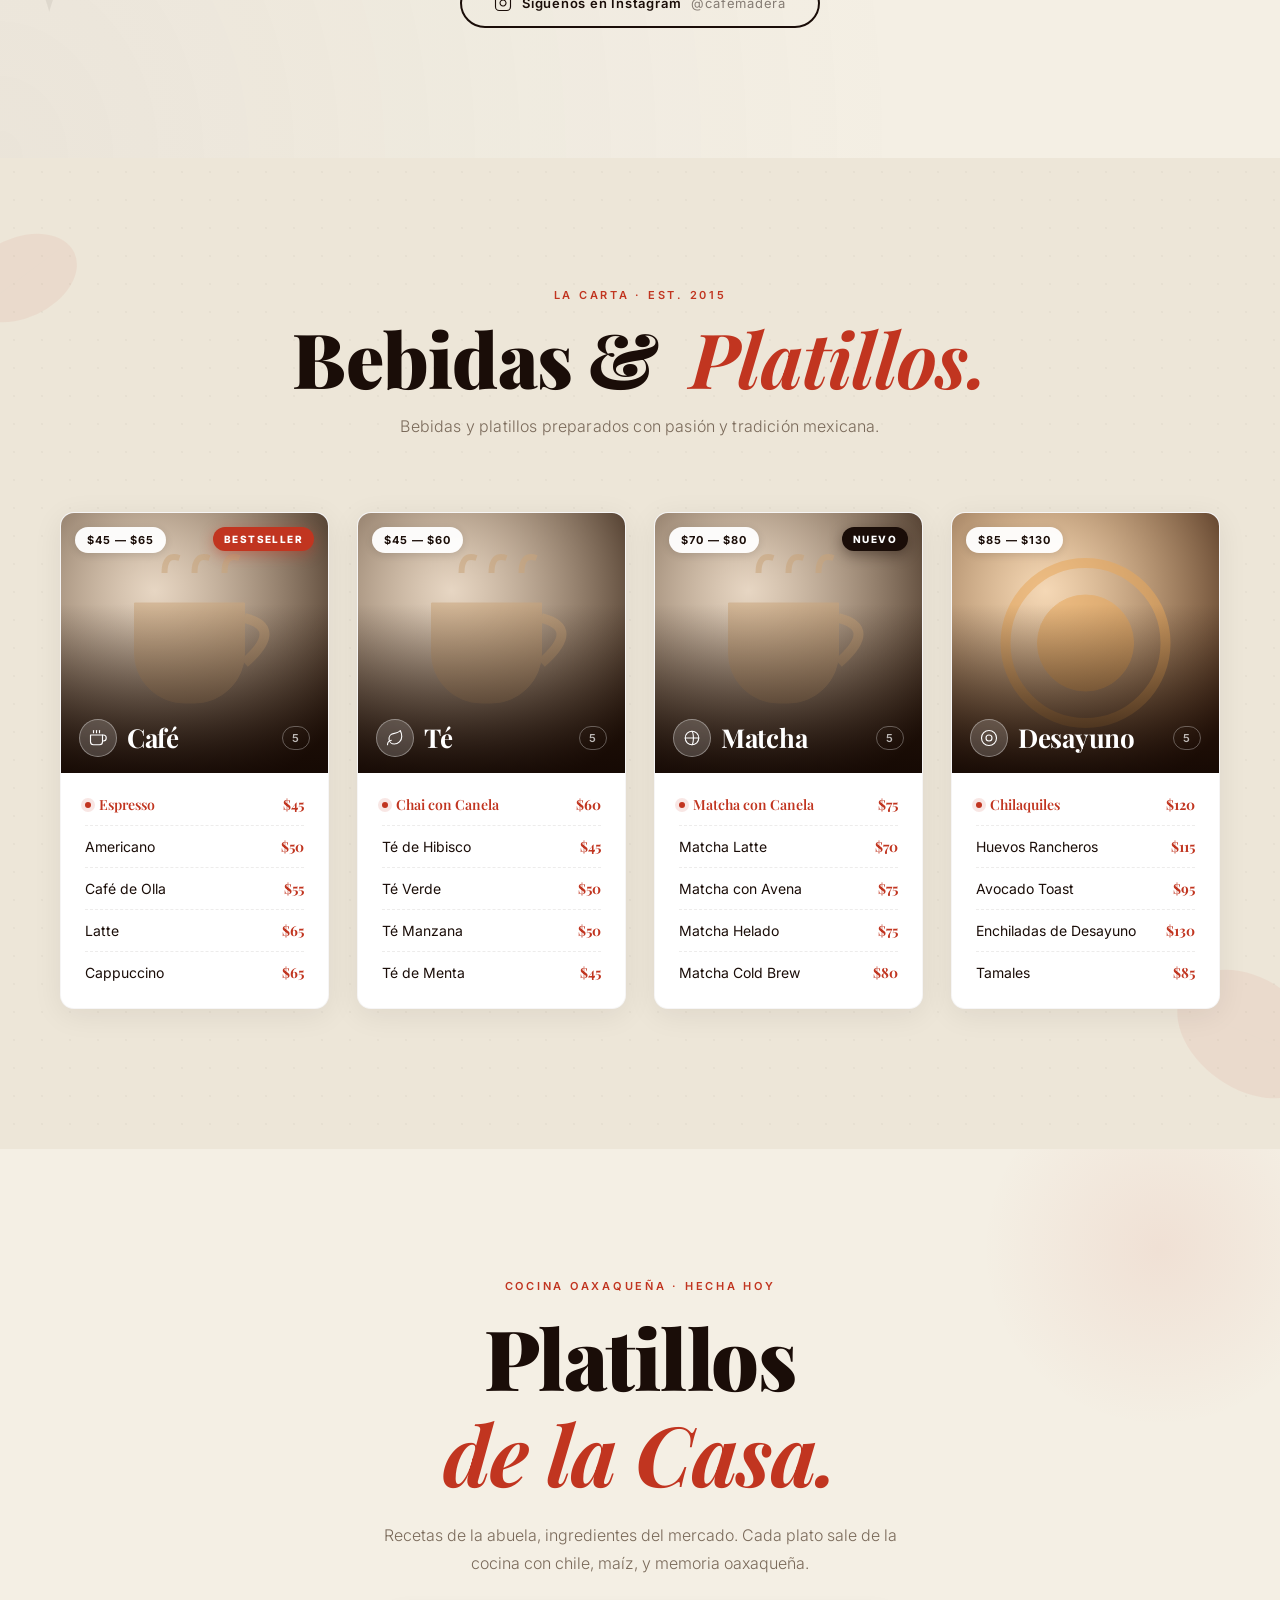
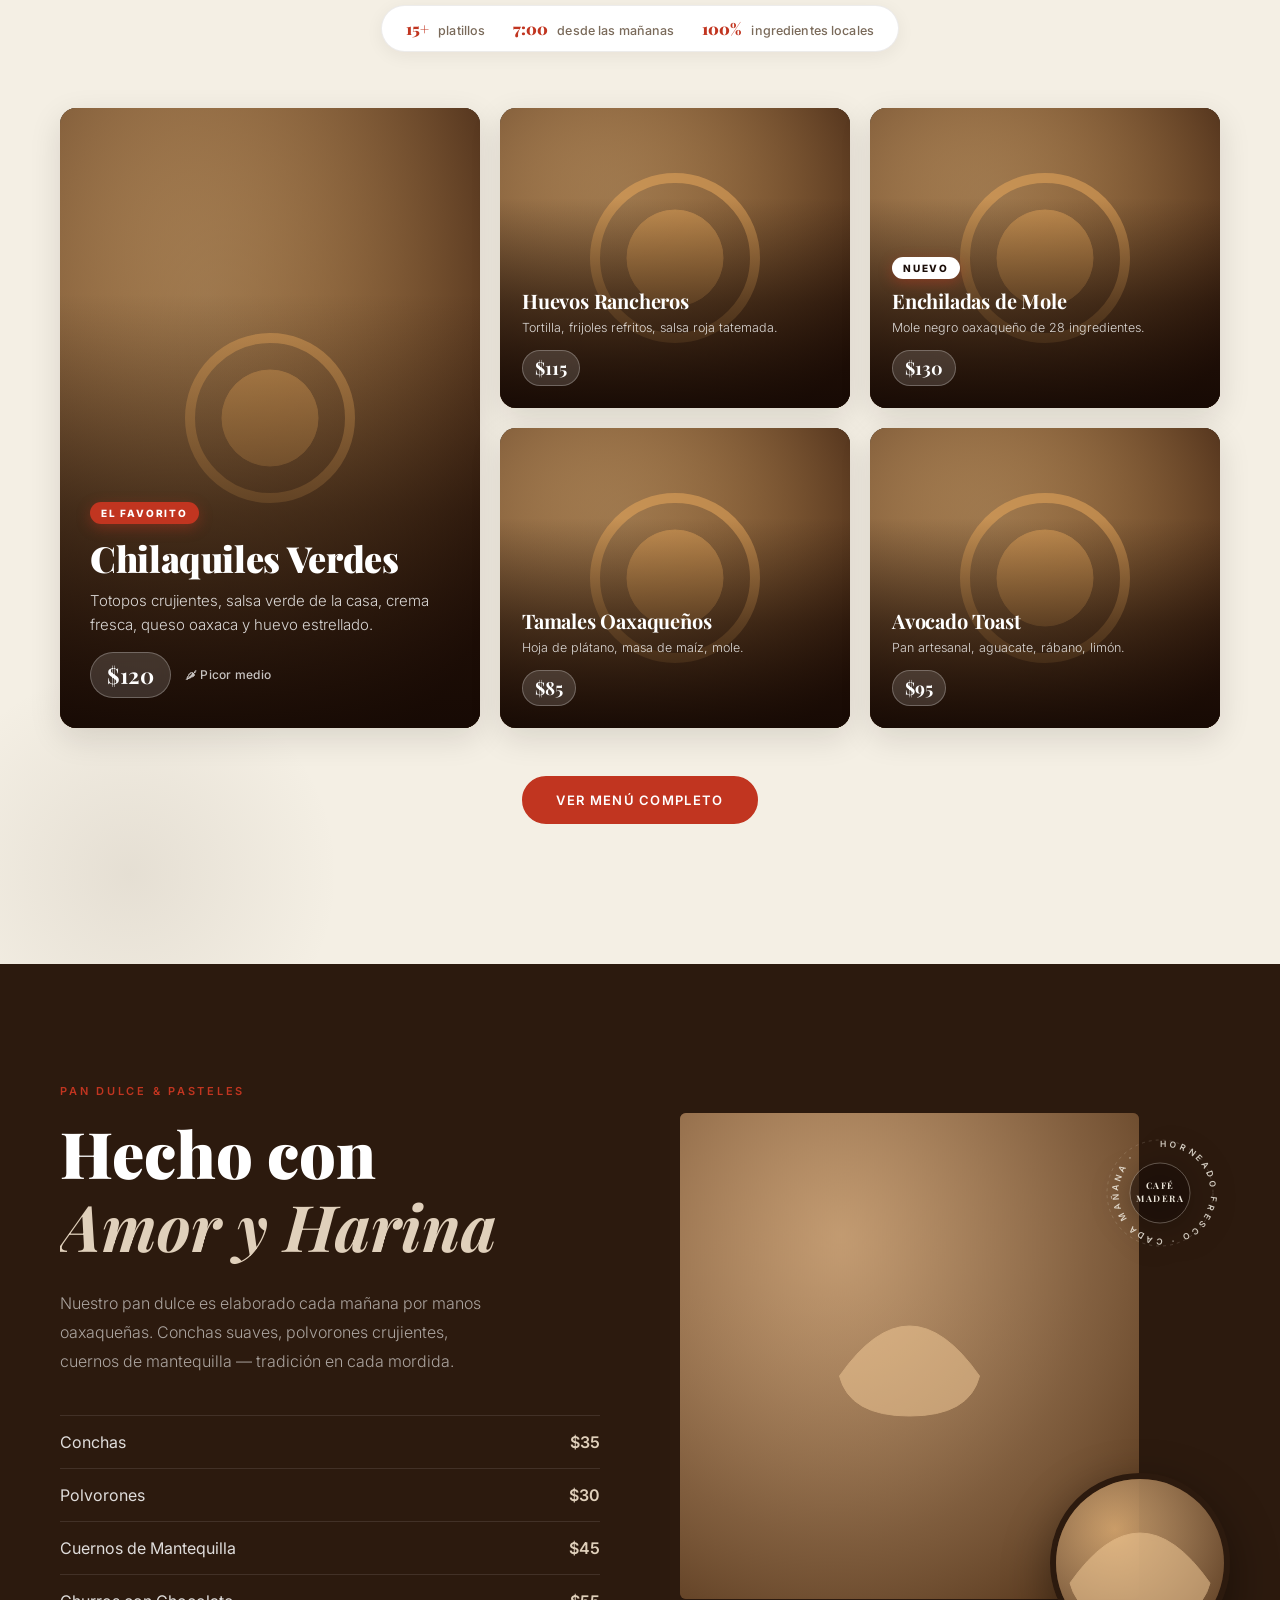
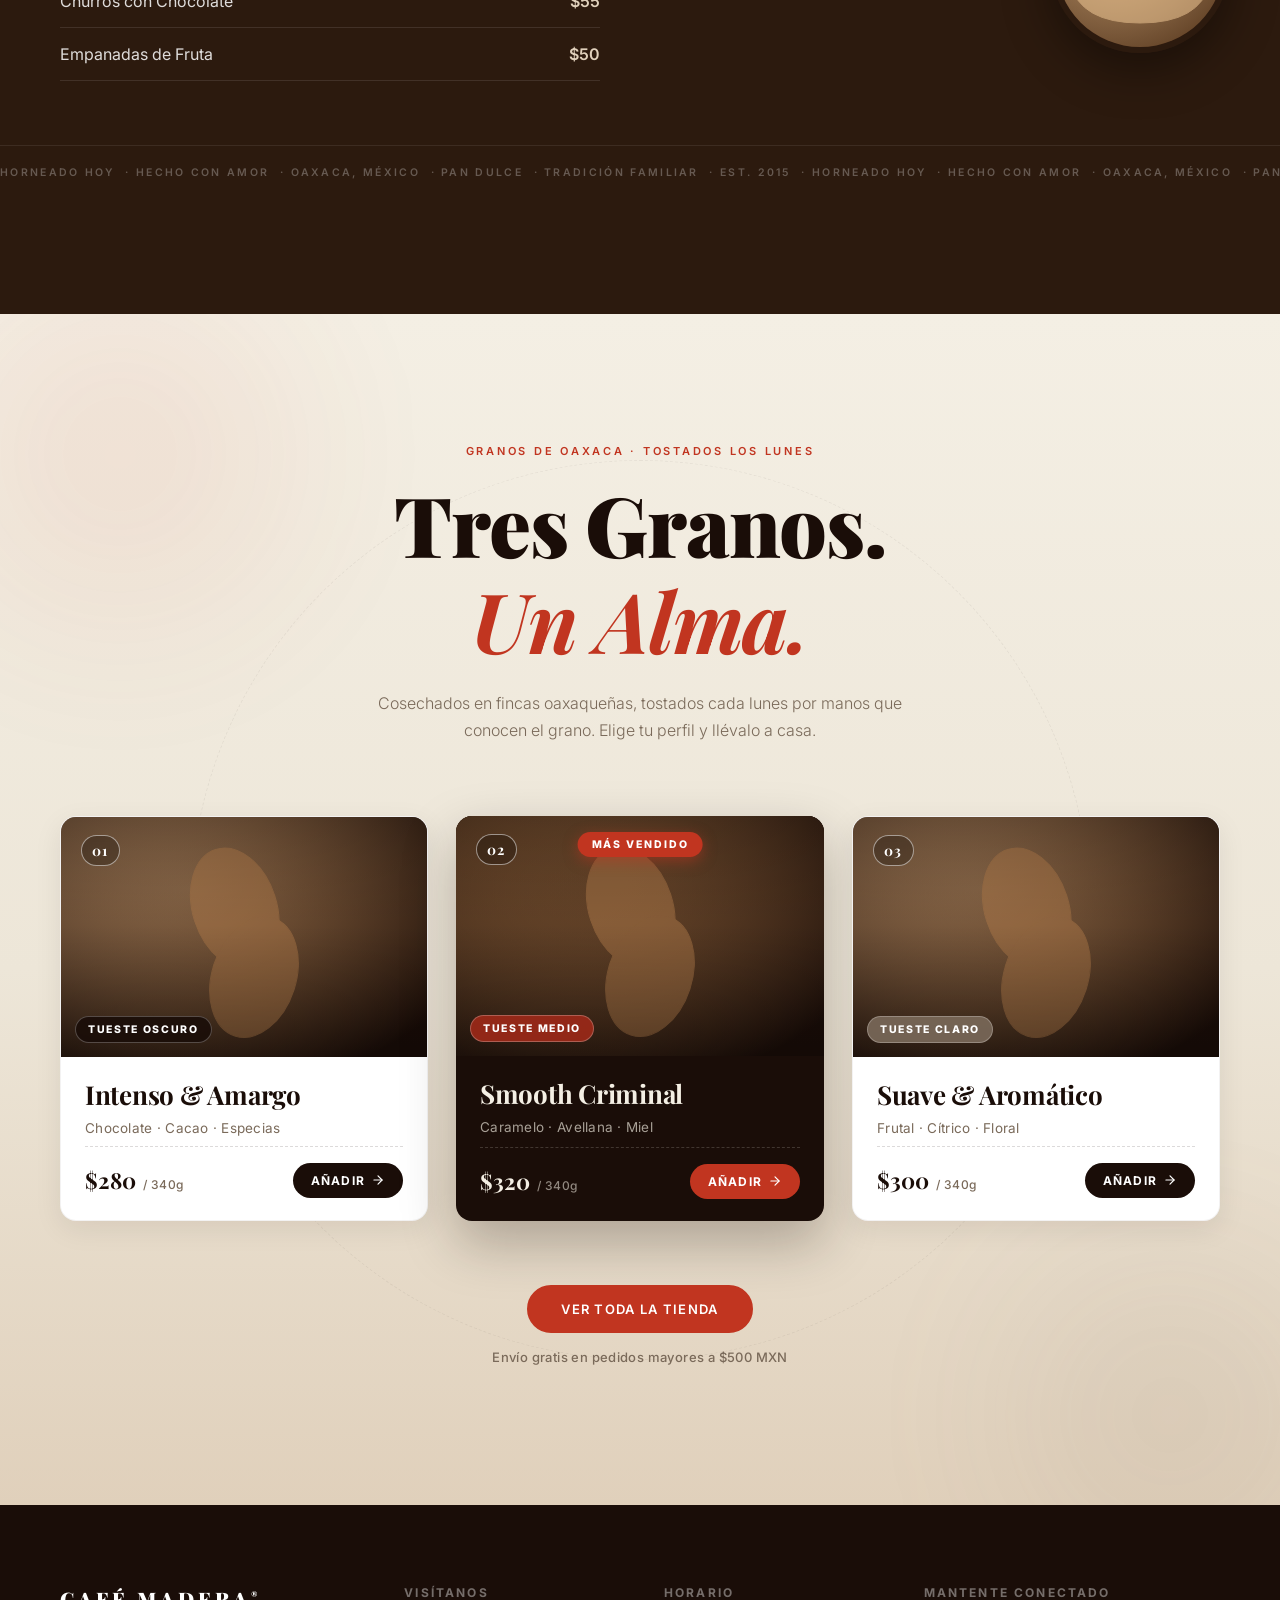
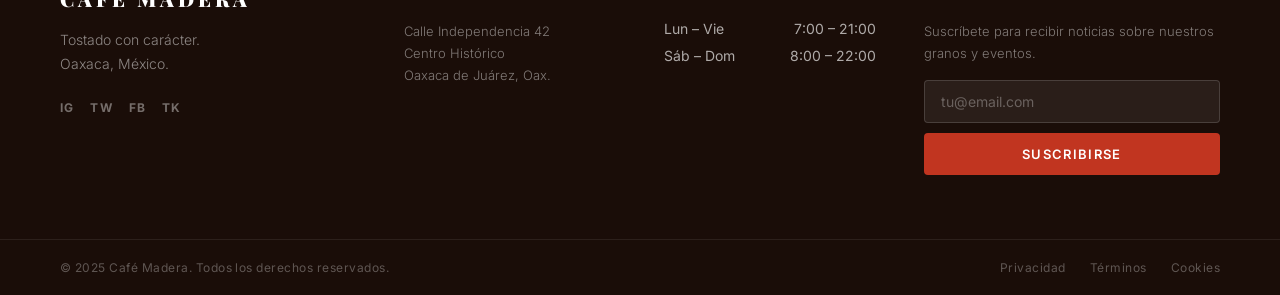
==== commit 25e81ec0: "Swap About section images — coffee beans + latte art The About photos (photo-1511920170033 main, pho" ====
--- a/index.html
+++ b/index.html
@@ -130,10 +130,10 @@
       </div>
       <div class="about__media">
         <div class="about__image-main reveal-right">
-          <img src="https://images.unsplash.com/photo-1511920170033-f8396924c348?auto=format&fit=crop&w=900&q=80" alt="Barista trabajando" loading="lazy">
+          <img src="https://images.unsplash.com/photo-1442512595331-e89e73853f31?auto=format&fit=crop&w=900&q=80" alt="Granos de café tostados" loading="lazy">
         </div>
         <div class="about__image-circle reveal-right" style="--delay:0.2s">
-          <img src="https://images.unsplash.com/photo-1541167760496-1628856ab772?auto=format&fit=crop&w=400&q=80" alt="Latte art" loading="lazy">
+          <img src="https://images.unsplash.com/photo-1514432324607-a09d9b4aefdd?auto=format&fit=crop&w=400&q=80" alt="Latte art" loading="lazy">
         </div>
       </div>
     </div>
--- a/css/styles.css
+++ b/css/styles.css
@@ -1747,6 +1747,7 @@
   background: #fff;
 }
 .ig-post__avatar {
+  position: relative;
   width: 36px;
   height: 36px;
   border-radius: 50%;
@@ -1799,6 +1800,7 @@
 }
 
 .ig-post__img-wrap {
+  position: relative;
   width: 100%;
   aspect-ratio: 1 / 1;
   overflow: hidden;
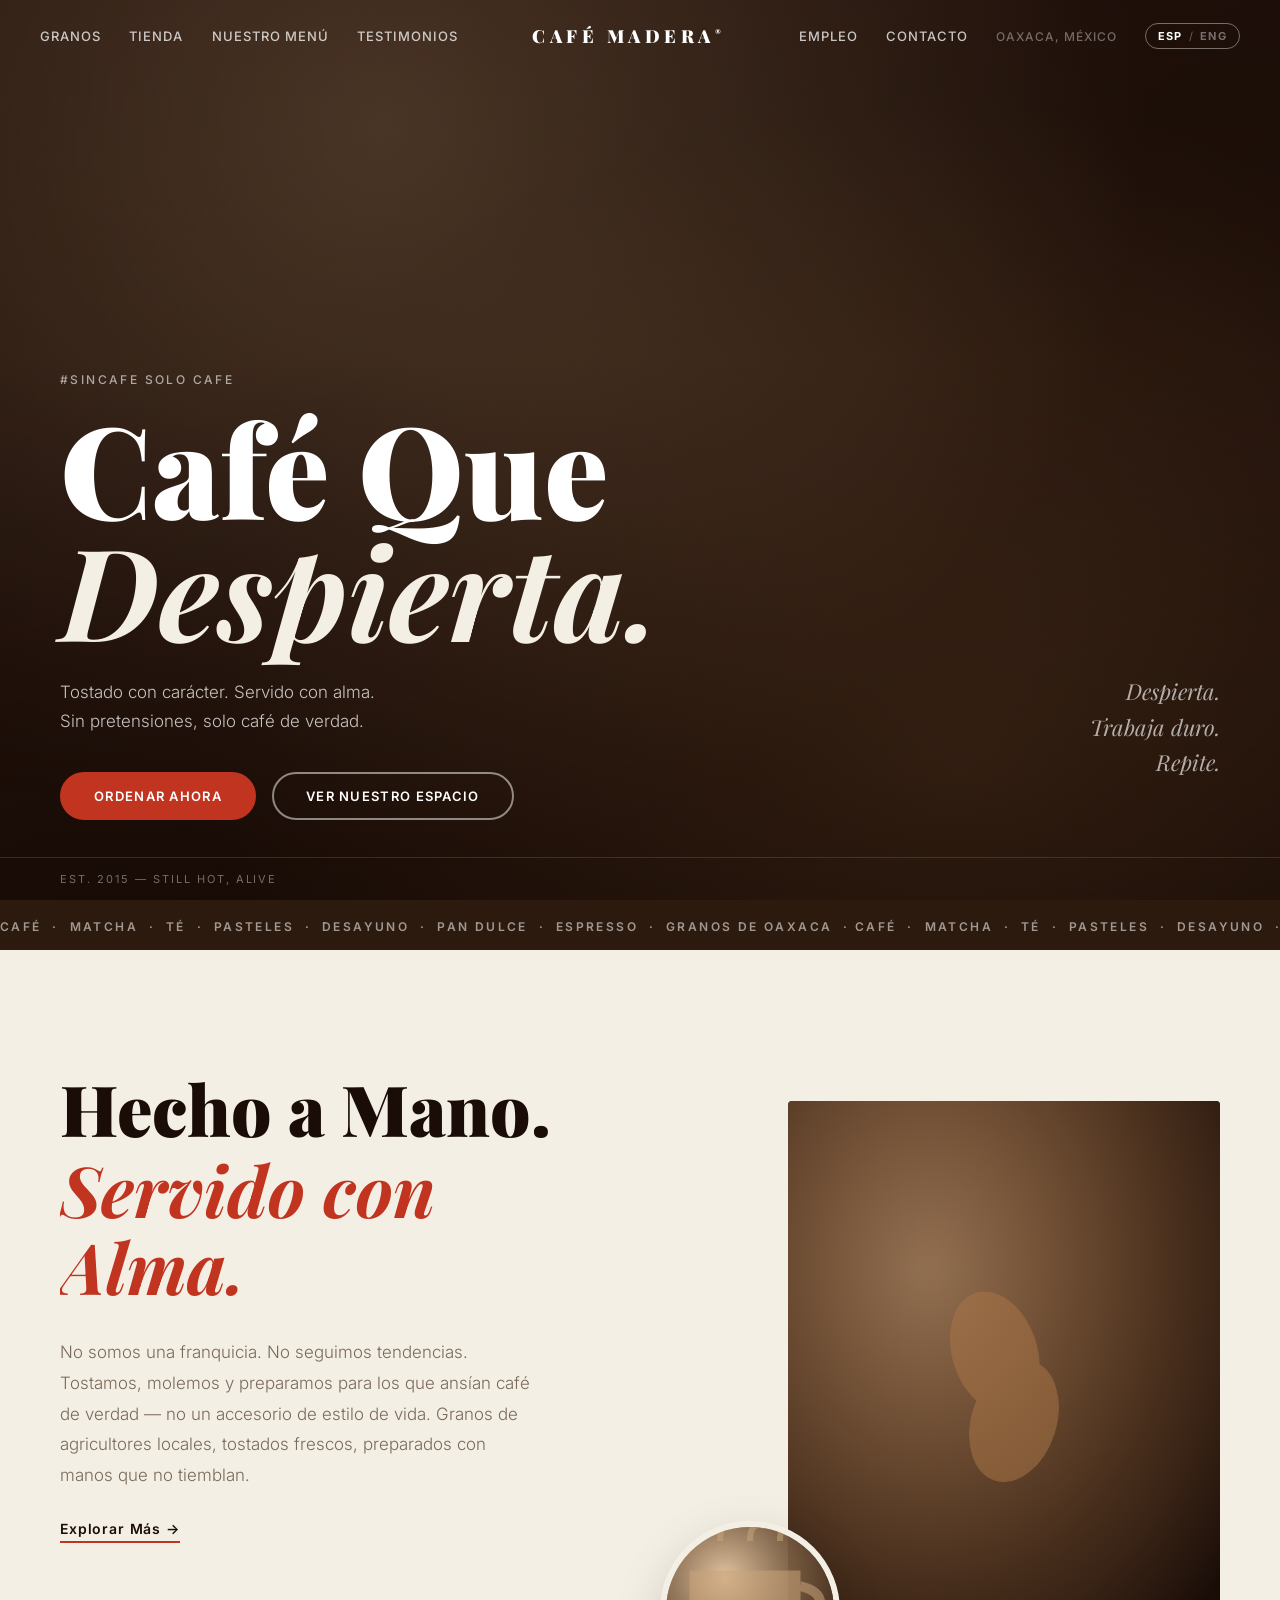
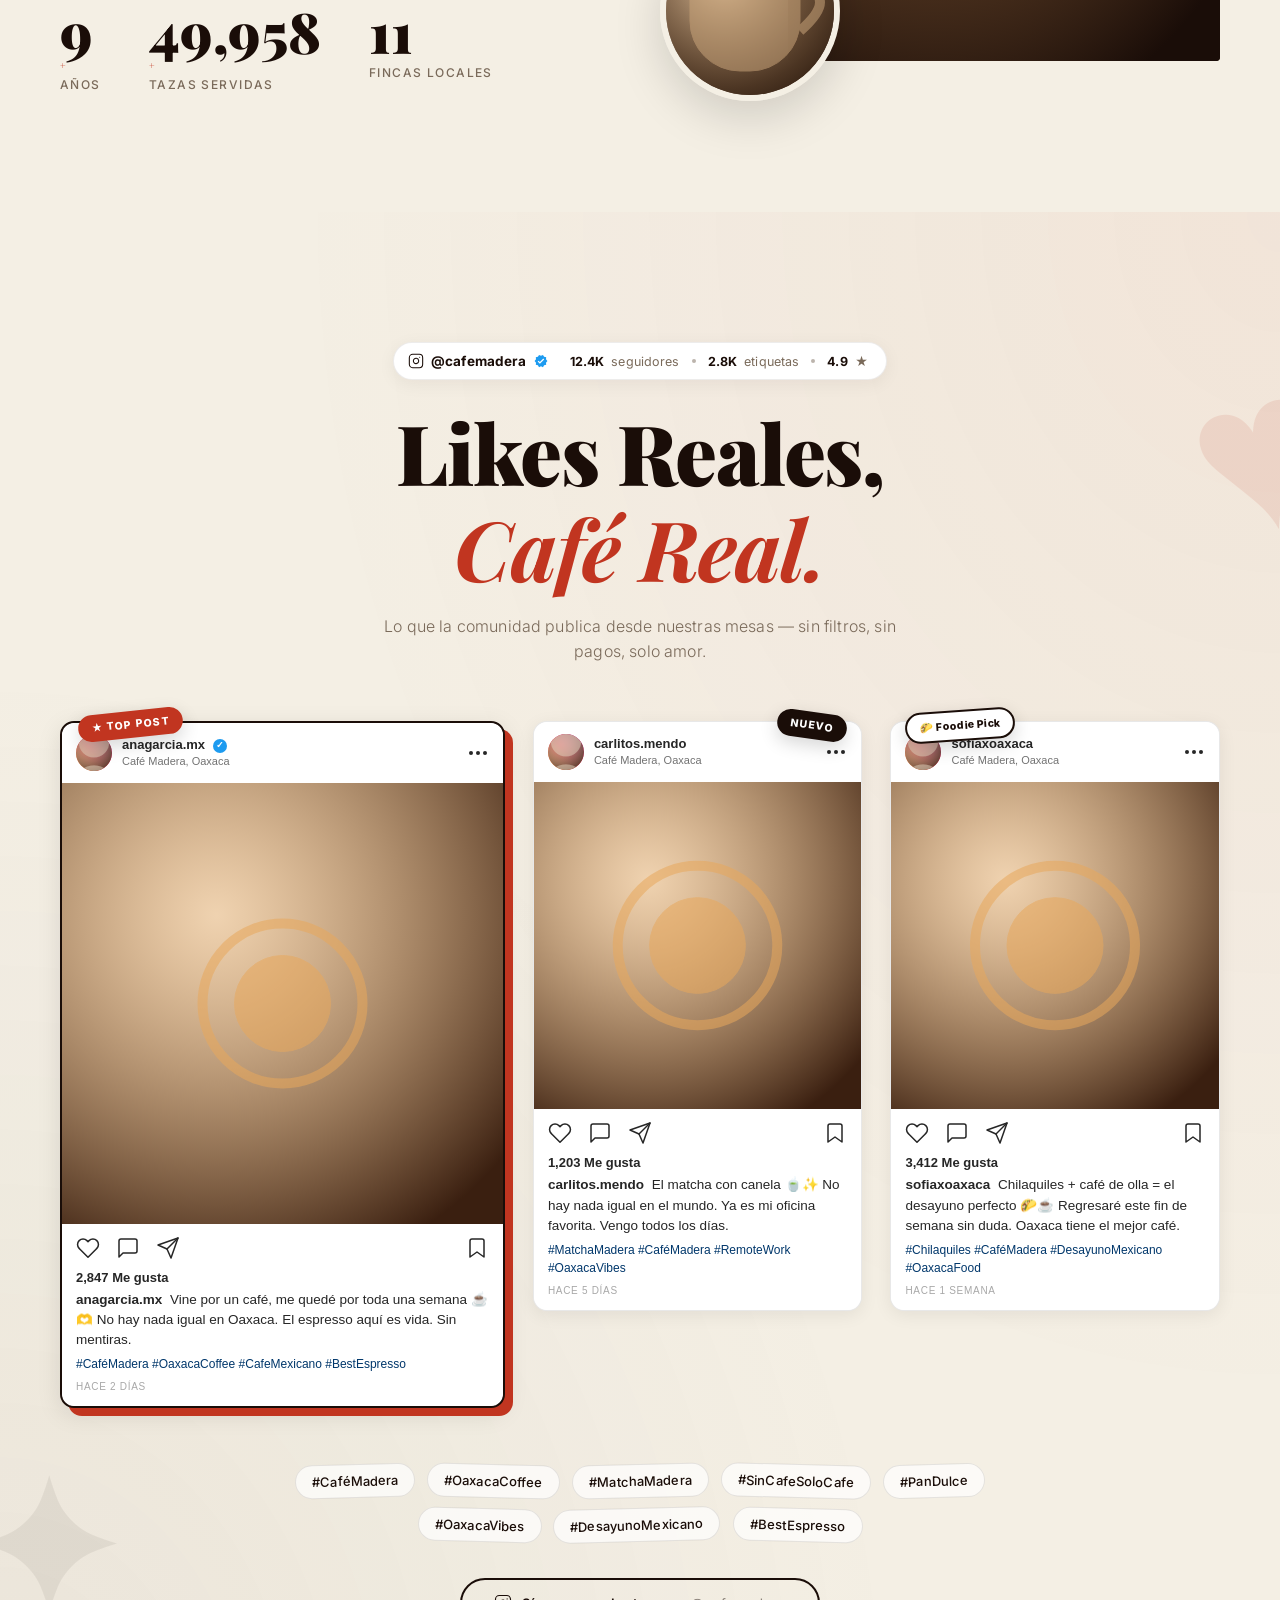
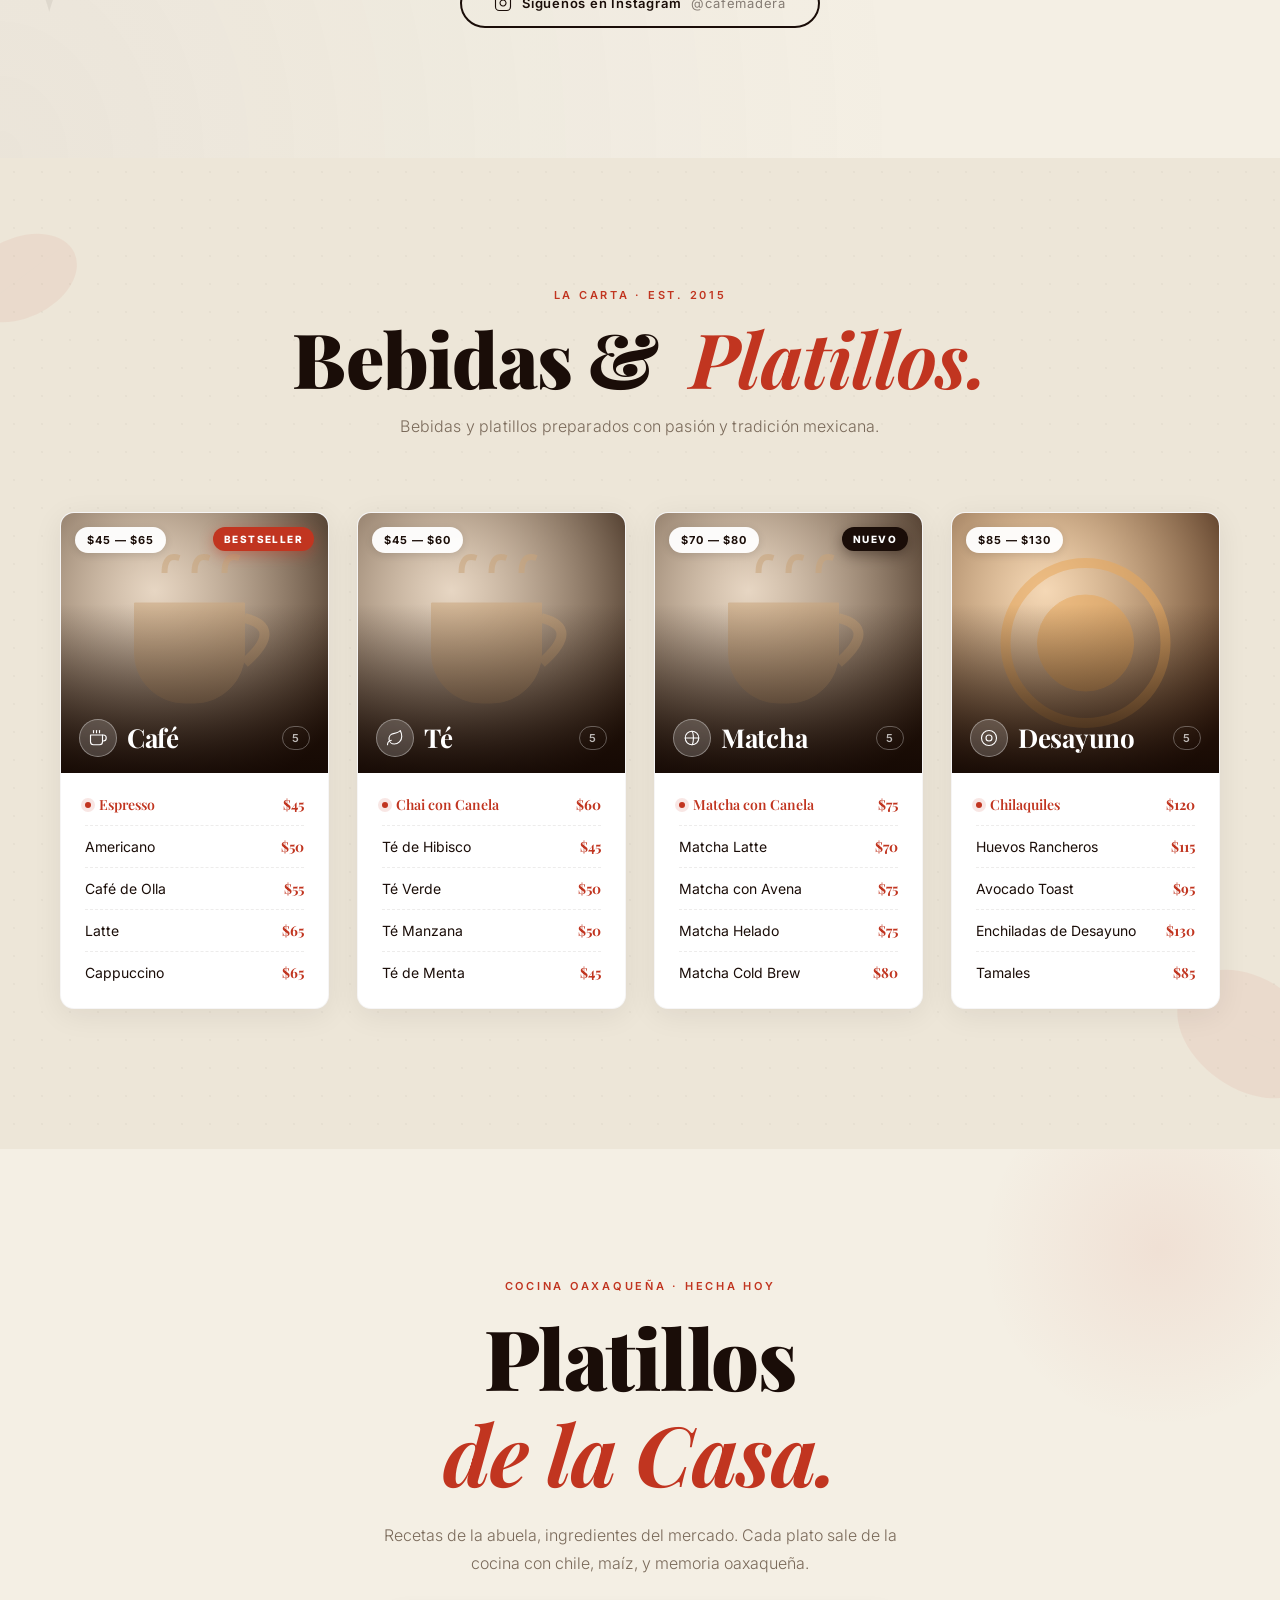
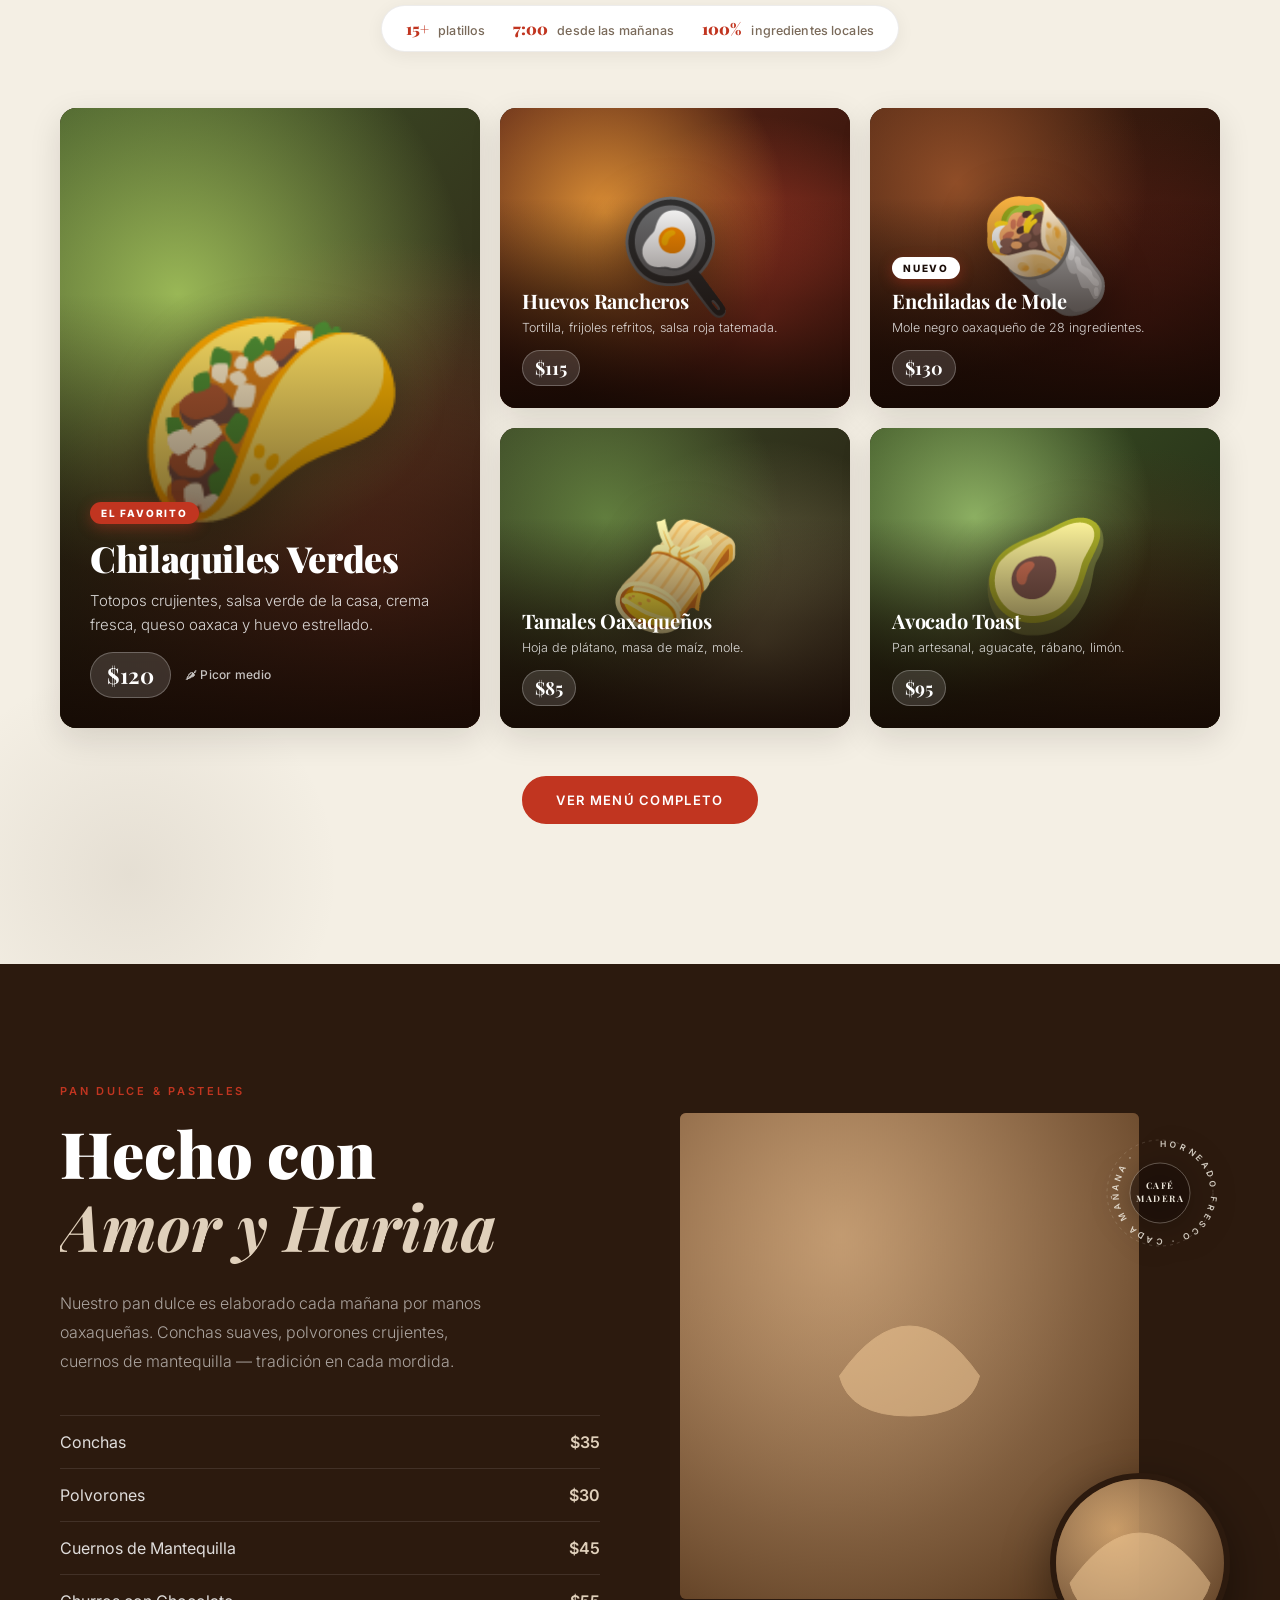
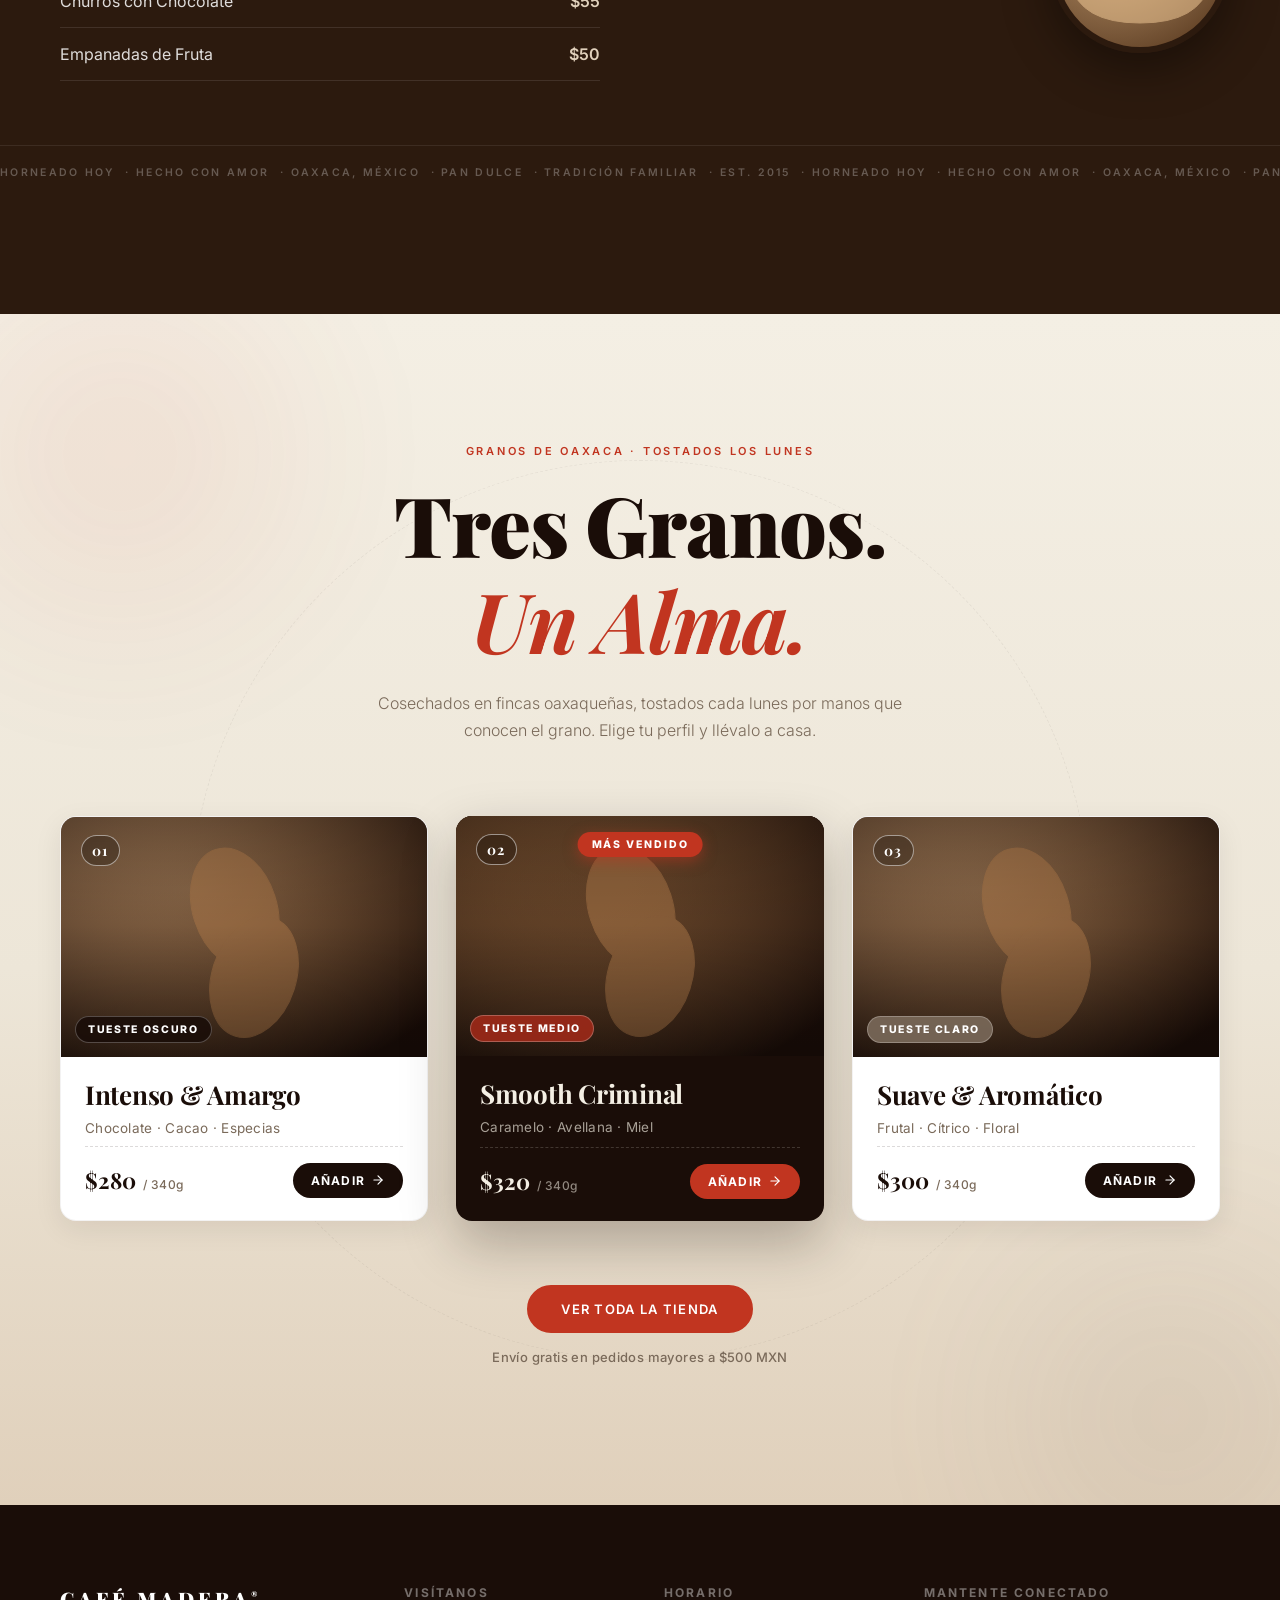
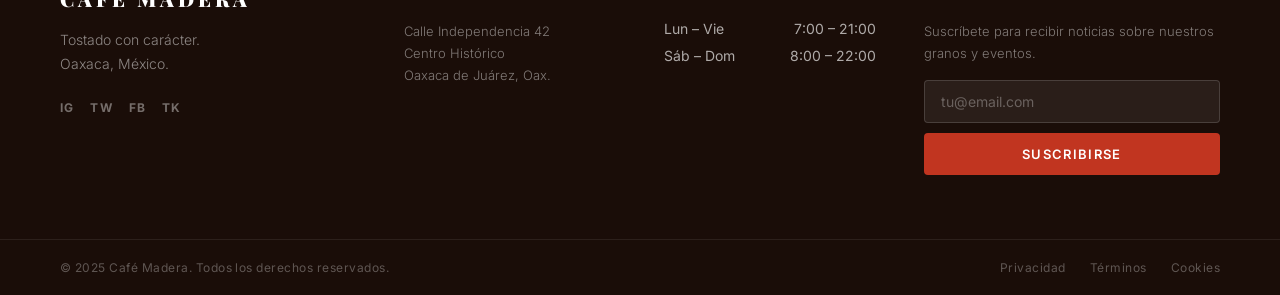
==== commit d75c92b0: "Replace mismatched dish photos with illustrated cards The Unsplash IDs we had for Signature Plates (" ====
--- a/index.html
+++ b/index.html
@@ -475,8 +475,8 @@
 
         <!-- HERO dish: spans full height -->
         <article class="dish-card dish-card--hero reveal" style="--delay:0.1s">
-          <div class="dish-card__img">
-            <img src="https://images.unsplash.com/photo-1504754524776-8f4f37790ca0?auto=format&fit=crop&w=1200&q=80" alt="Chilaquiles" loading="lazy">
+          <div class="dish-card__img dish-card__img--chilaquiles">
+            <span class="dish-card__icon" aria-hidden="true">🌮</span>
           </div>
           <div class="dish-card__gradient"></div>
           <div class="dish-card__content">
@@ -491,8 +491,8 @@
         </article>
 
         <article class="dish-card reveal" style="--delay:0.18s">
-          <div class="dish-card__img">
-            <img src="https://images.unsplash.com/photo-1565299624946-b28f40a0ae38?auto=format&fit=crop&w=800&q=80" alt="Huevos Rancheros" loading="lazy">
+          <div class="dish-card__img dish-card__img--huevos">
+            <span class="dish-card__icon" aria-hidden="true">🍳</span>
           </div>
           <div class="dish-card__gradient"></div>
           <div class="dish-card__content">
@@ -505,8 +505,8 @@
         </article>
 
         <article class="dish-card reveal" style="--delay:0.26s">
-          <div class="dish-card__img">
-            <img src="https://images.unsplash.com/photo-1600891964092-4316c288032e?auto=format&fit=crop&w=800&q=80" alt="Enchiladas de Mole" loading="lazy">
+          <div class="dish-card__img dish-card__img--mole">
+            <span class="dish-card__icon" aria-hidden="true">🌯</span>
           </div>
           <div class="dish-card__gradient"></div>
           <div class="dish-card__content">
@@ -520,8 +520,8 @@
         </article>
 
         <article class="dish-card reveal" style="--delay:0.34s">
-          <div class="dish-card__img">
-            <img src="https://images.unsplash.com/photo-1509440159596-0249088772ff?auto=format&fit=crop&w=800&q=80" alt="Tamales" loading="lazy">
+          <div class="dish-card__img dish-card__img--tamales">
+            <span class="dish-card__icon" aria-hidden="true">🫔</span>
           </div>
           <div class="dish-card__gradient"></div>
           <div class="dish-card__content">
@@ -534,8 +534,8 @@
         </article>
 
         <article class="dish-card reveal" style="--delay:0.42s">
-          <div class="dish-card__img">
-            <img src="https://images.unsplash.com/photo-1588137378633-dea1336ce1e2?auto=format&fit=crop&w=800&q=80" alt="Avocado Toast" loading="lazy">
+          <div class="dish-card__img dish-card__img--avocado">
+            <span class="dish-card__icon" aria-hidden="true">🥑</span>
           </div>
           <div class="dish-card__gradient"></div>
           <div class="dish-card__content">
--- a/css/styles.css
+++ b/css/styles.css
@@ -953,6 +953,9 @@
   position: absolute;
   inset: 0;
   overflow: hidden;
+  display: flex;
+  align-items: center;
+  justify-content: center;
   background:
     linear-gradient(135deg, var(--warm-brown), var(--dark-mid));
 }
@@ -963,6 +966,54 @@
   transition: transform 0.8s var(--ease-out);
 }
 .dish-card:hover .dish-card__img img { transform: scale(1.08); }
+
+/* Illustrated per-dish art: emoji centered on a tuned gradient */
+.dish-card__icon {
+  font-size: 108px;
+  line-height: 1;
+  display: block;
+  filter: drop-shadow(0 10px 24px rgba(0,0,0,0.35));
+  transform: translateY(-4px);
+  transition: transform 0.5s var(--ease-out);
+}
+.dish-card--hero .dish-card__icon {
+  font-size: clamp(140px, 20vw, 220px);
+}
+.dish-card:hover .dish-card__icon {
+  transform: translateY(-4px) scale(1.06) rotate(-3deg);
+}
+
+/* Per-dish colour backgrounds — each evokes the dish's real tones */
+.dish-card__img--chilaquiles {
+  background:
+    radial-gradient(circle at 28% 30%, rgba(164,196,92,0.9), transparent 55%),
+    radial-gradient(circle at 75% 75%, rgba(212,90,62,0.55), transparent 60%),
+    linear-gradient(135deg, #3f5428 0%, #2a1a12 100%);
+}
+.dish-card__img--huevos {
+  background:
+    radial-gradient(circle at 30% 35%, rgba(232,152,56,0.92), transparent 58%),
+    radial-gradient(circle at 75% 70%, rgba(201,68,48,0.85), transparent 60%),
+    linear-gradient(135deg, #5d2718 0%, #2b0e08 100%);
+}
+.dish-card__img--mole {
+  background:
+    radial-gradient(circle at 25% 25%, rgba(158,86,44,0.85), transparent 55%),
+    radial-gradient(circle at 78% 72%, rgba(96,32,22,0.9), transparent 60%),
+    linear-gradient(135deg, #4a2413 0%, #1c0b06 100%);
+}
+.dish-card__img--tamales {
+  background:
+    radial-gradient(circle at 30% 30%, rgba(112,148,72,0.75), transparent 55%),
+    radial-gradient(circle at 75% 72%, rgba(224,208,150,0.4), transparent 60%),
+    linear-gradient(135deg, #3b4726 0%, #241b10 100%);
+}
+.dish-card__img--avocado {
+  background:
+    radial-gradient(circle at 30% 30%, rgba(156,194,110,0.85), transparent 55%),
+    radial-gradient(circle at 75% 75%, rgba(80,46,22,0.7), transparent 60%),
+    linear-gradient(135deg, #3d5426 0%, #1f2413 100%);
+}
 
 .dish-card__gradient {
   position: absolute;
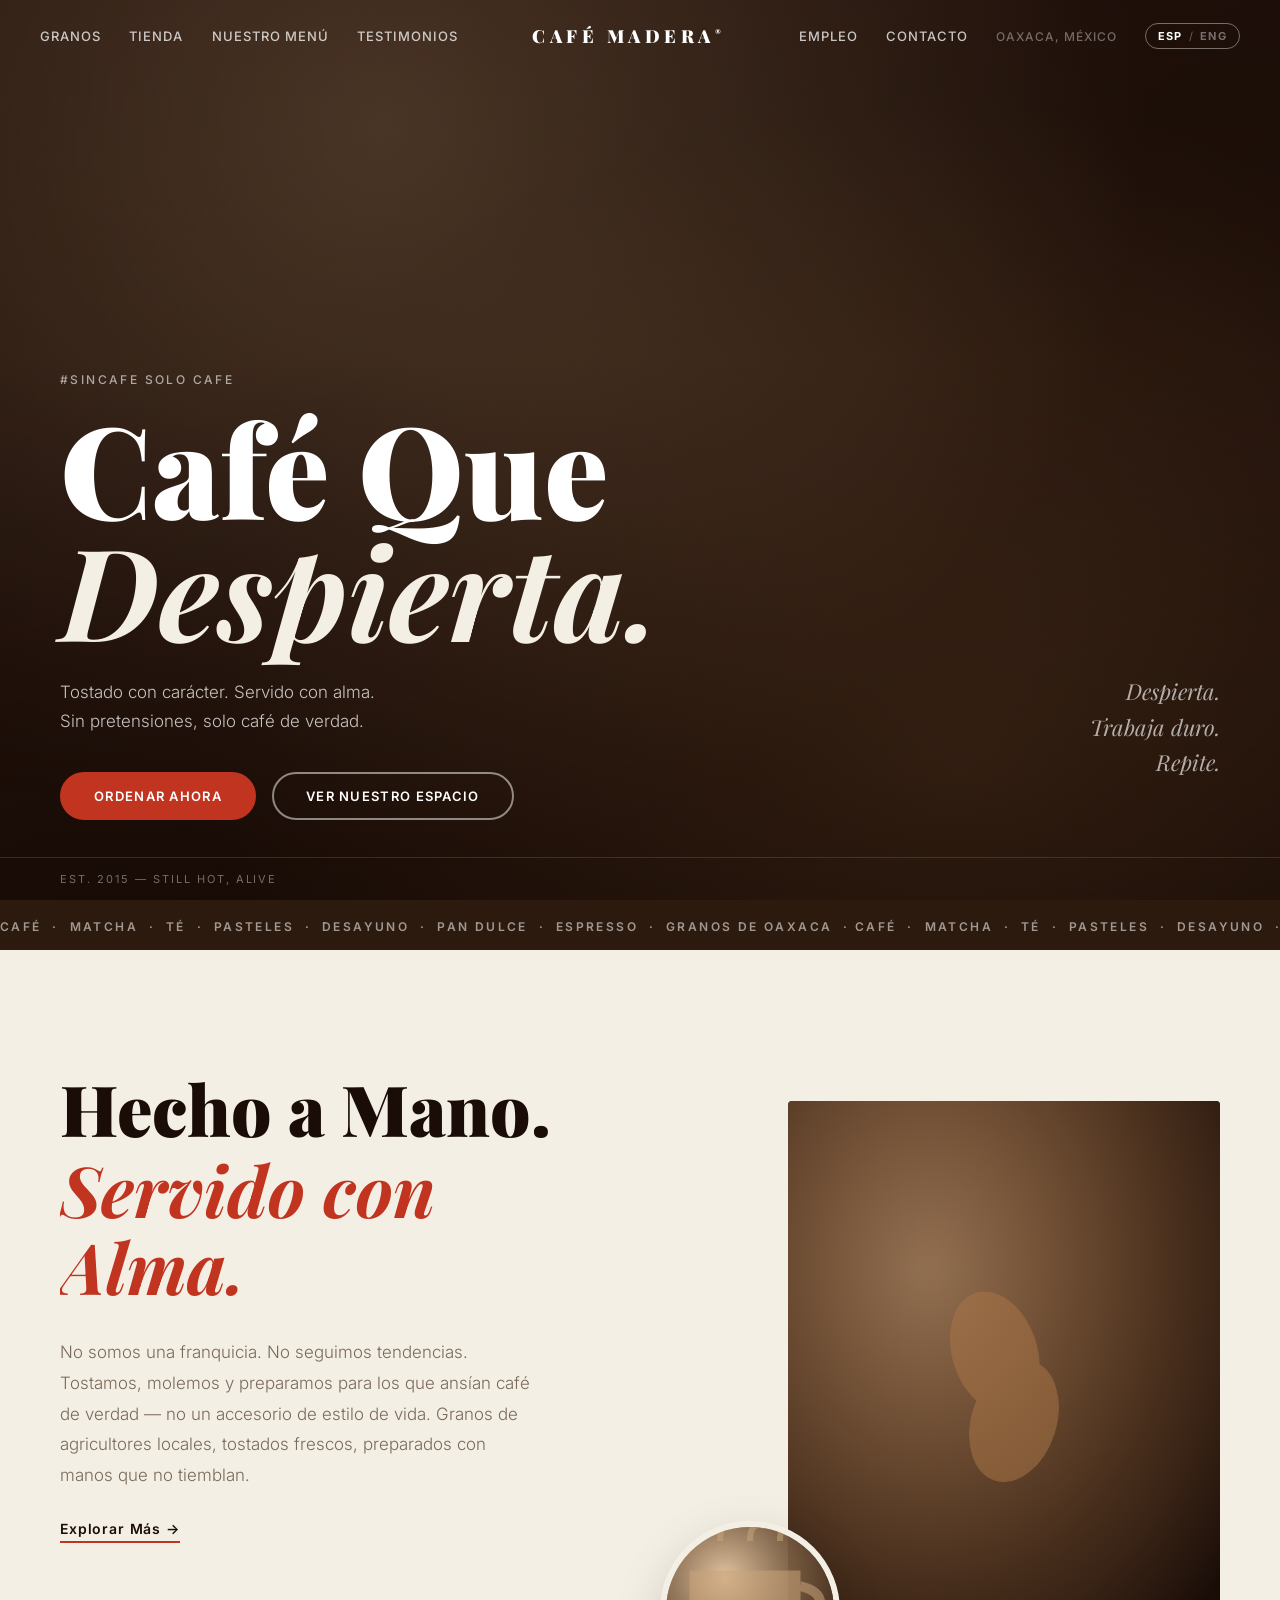
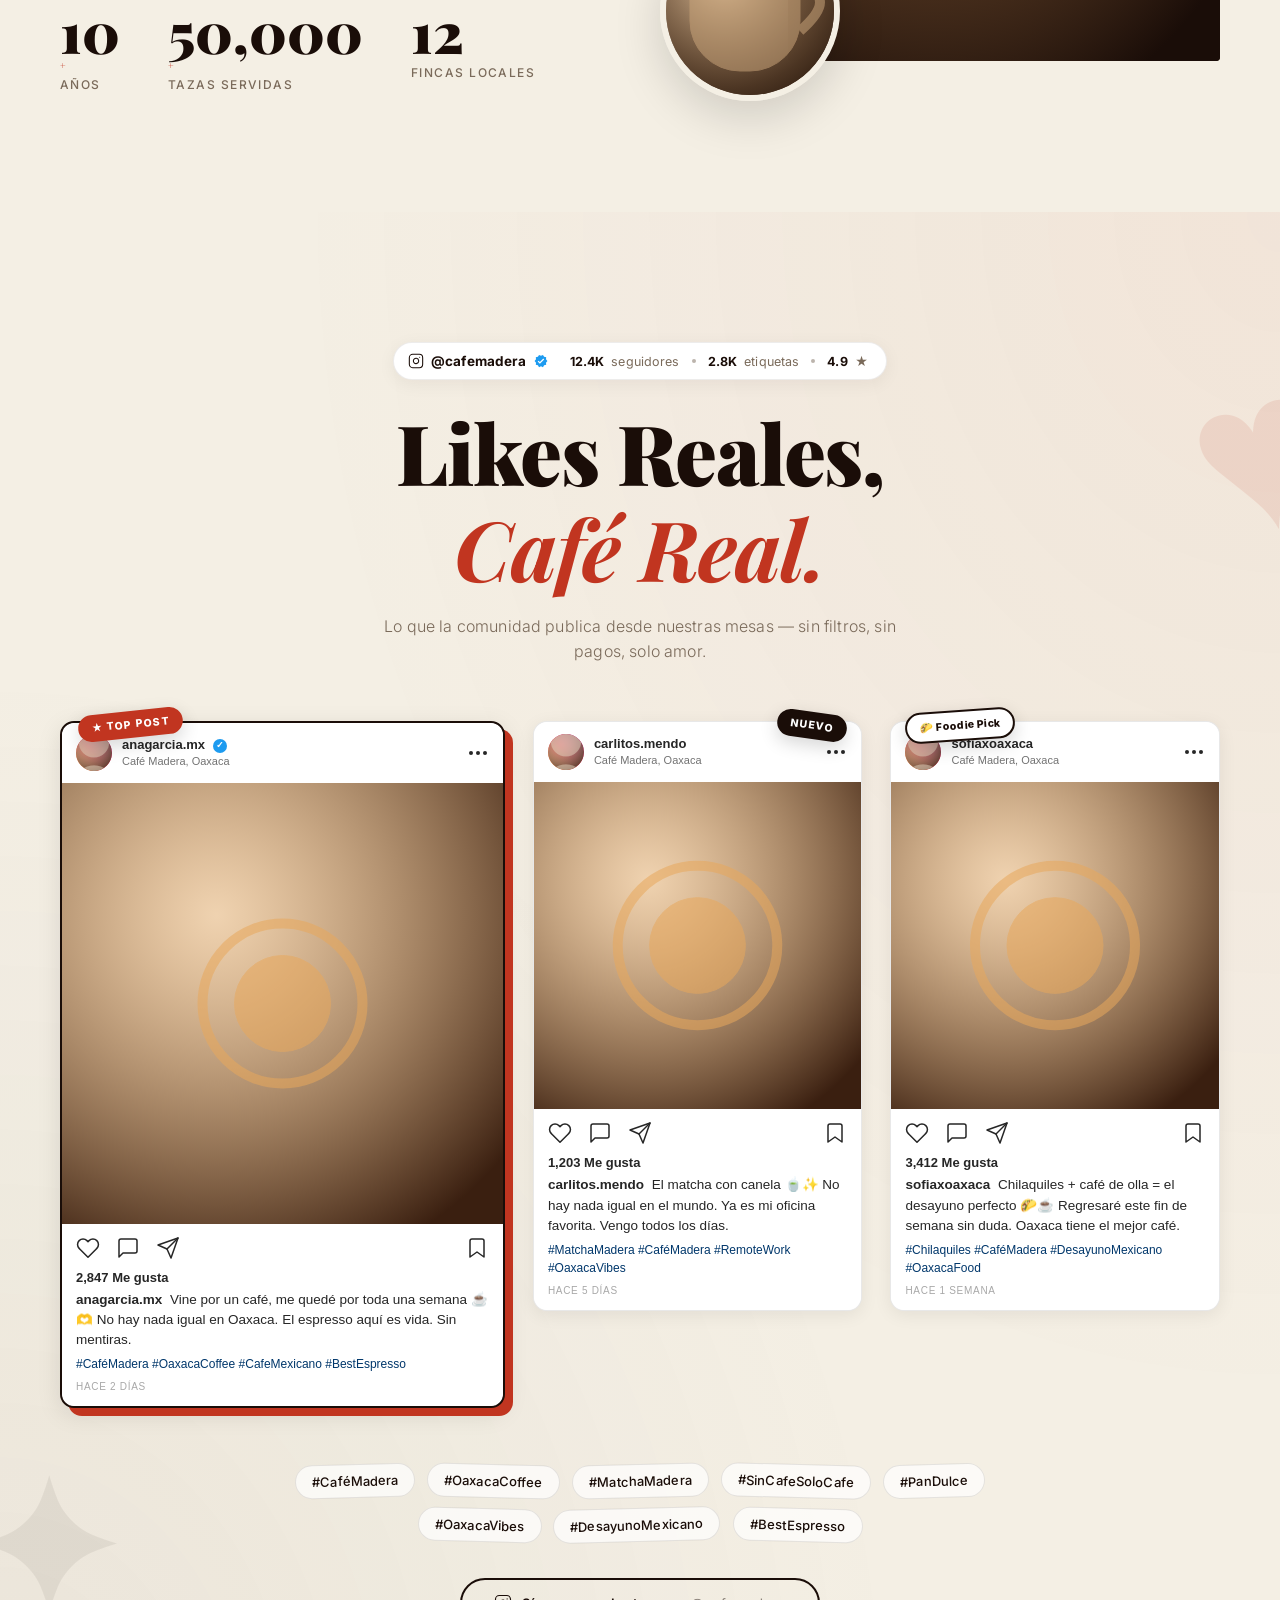
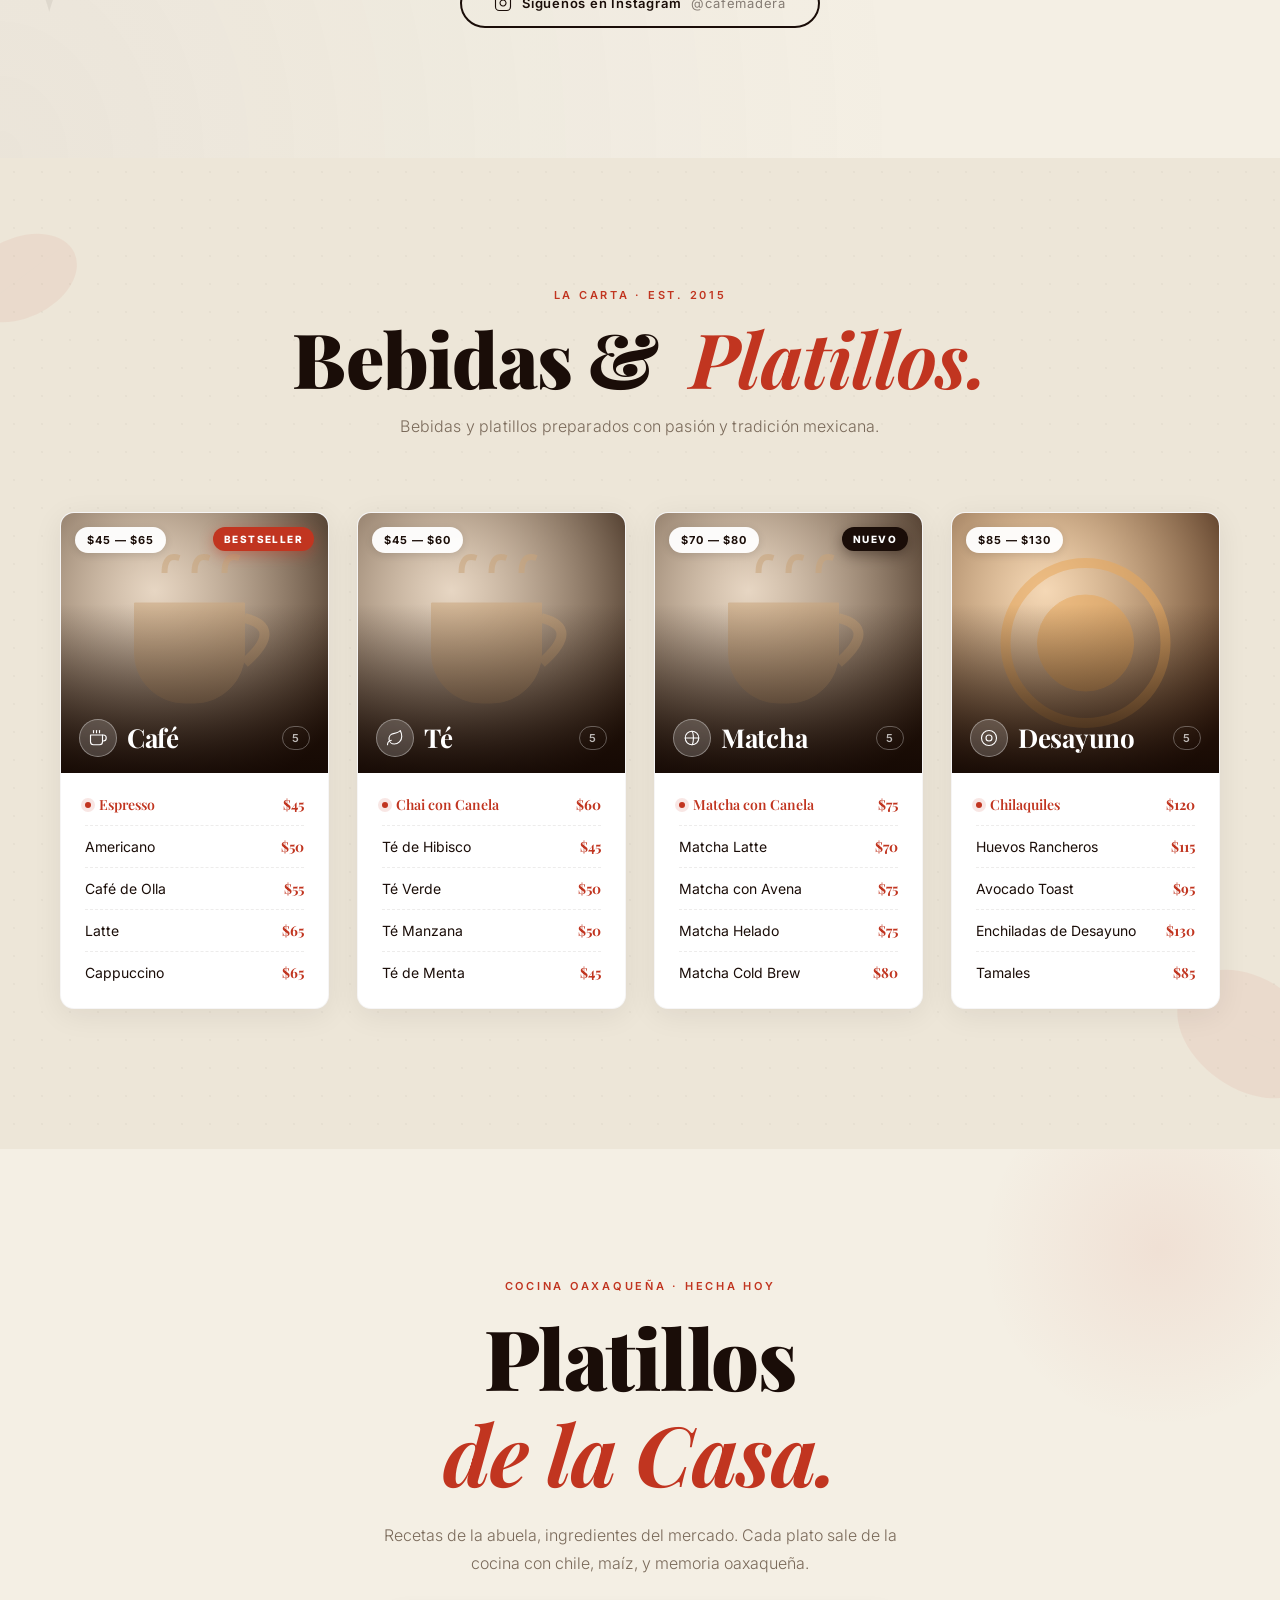
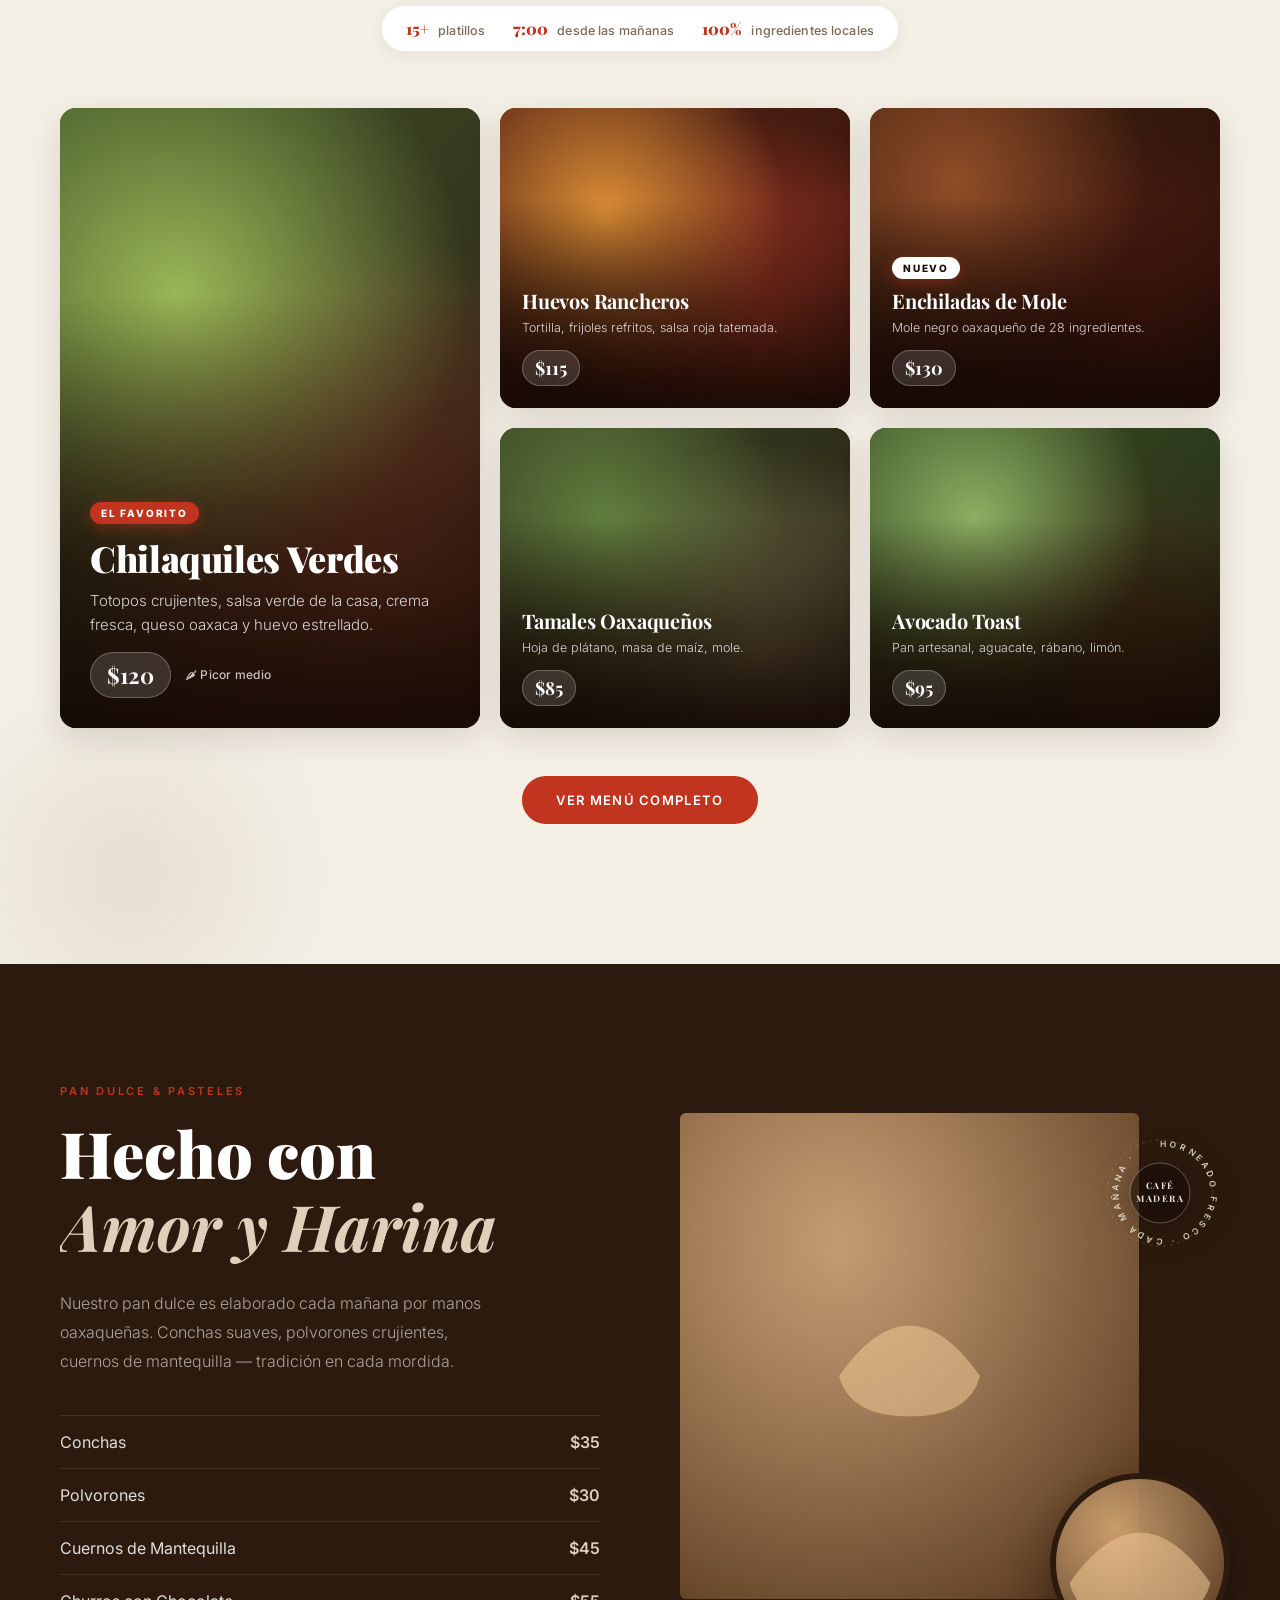
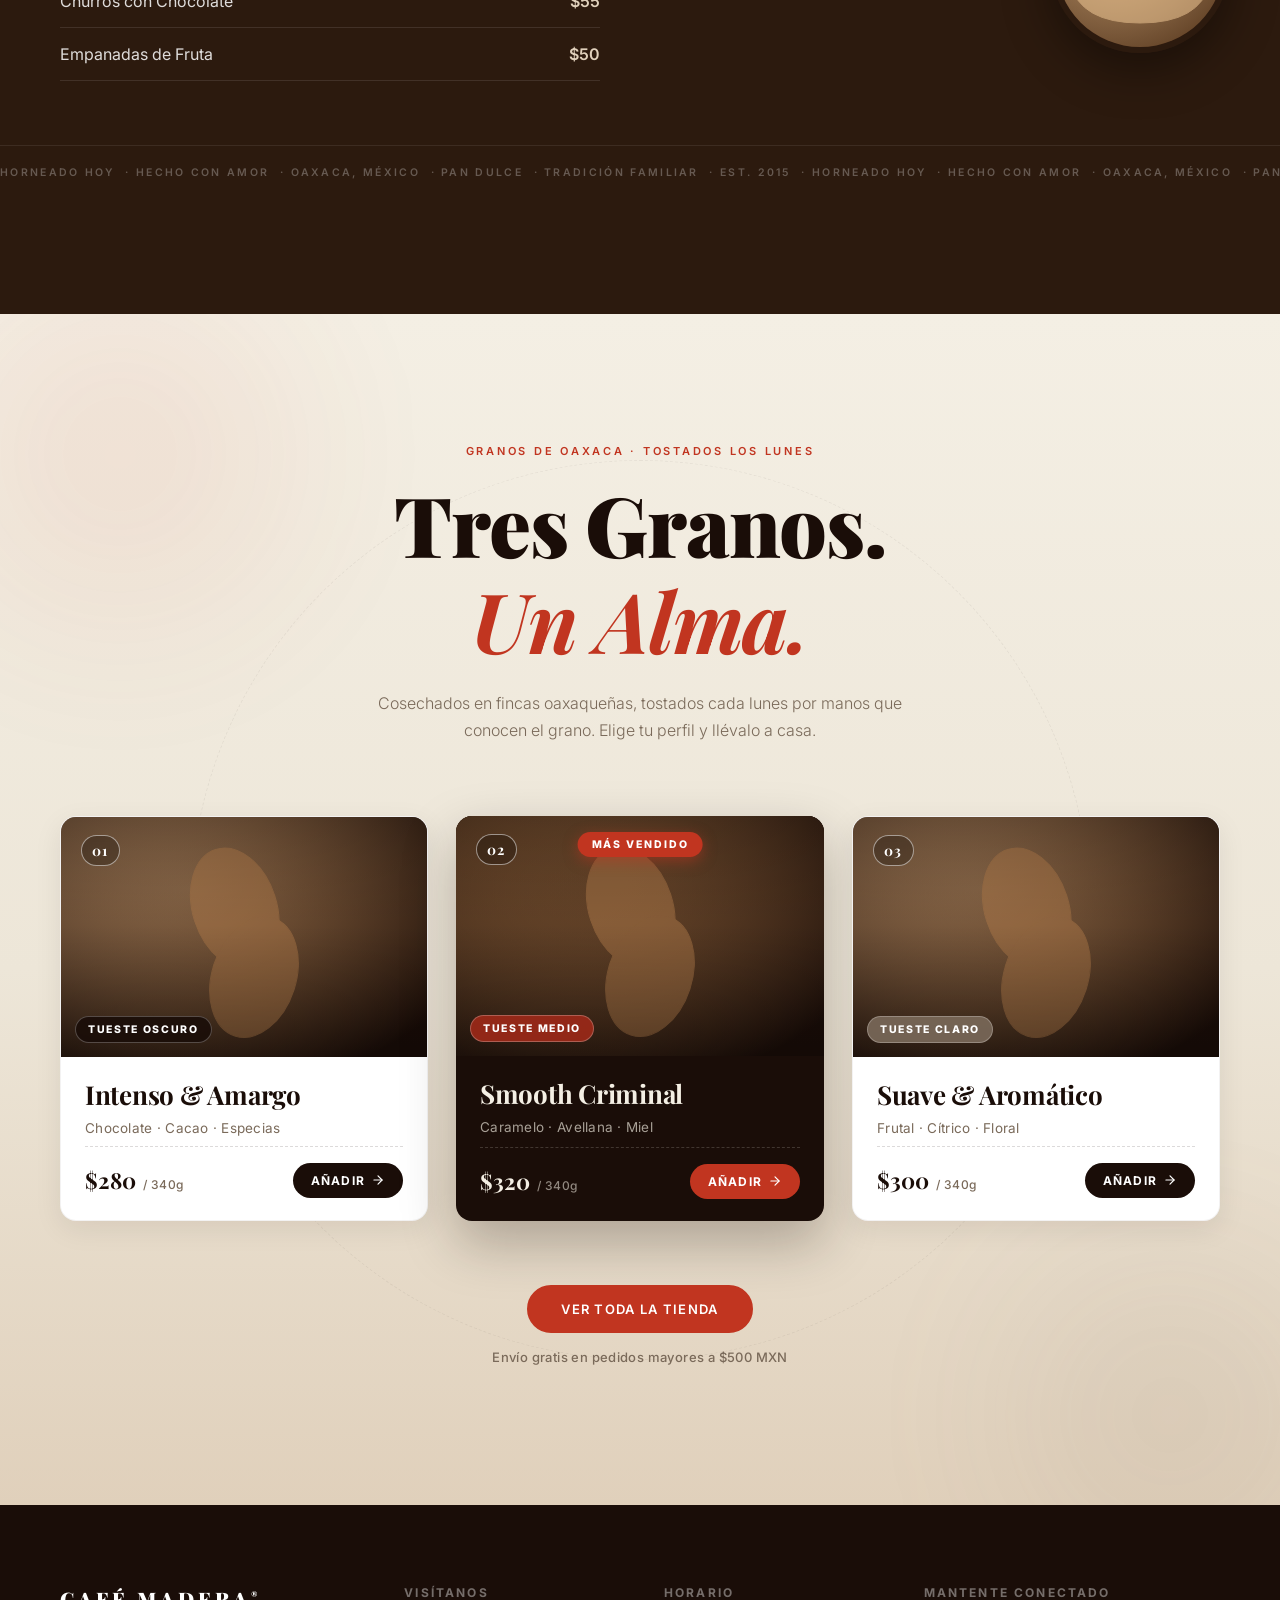
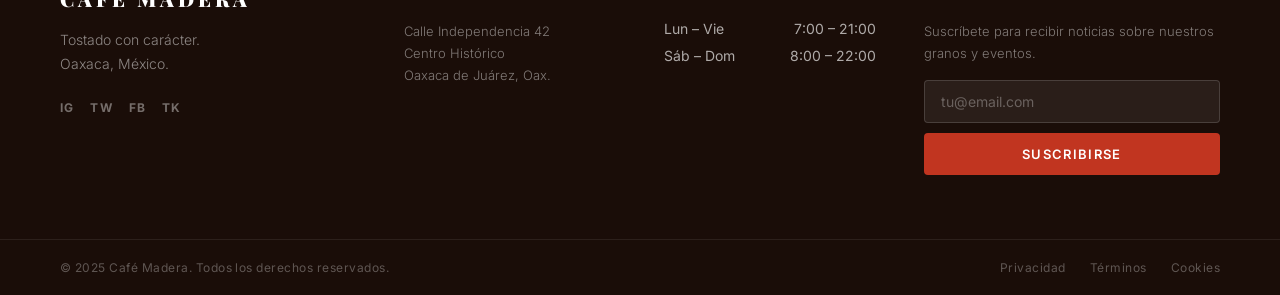
==== commit 01035ace: "Use Pinterest photos for Signature Plates tiles Replace the emoji illustrations with the five user-p" ====
--- a/index.html
+++ b/index.html
@@ -476,7 +476,7 @@
         <!-- HERO dish: spans full height -->
         <article class="dish-card dish-card--hero reveal" style="--delay:0.1s">
           <div class="dish-card__img dish-card__img--chilaquiles">
-            <span class="dish-card__icon" aria-hidden="true">🌮</span>
+            <img src="https://i.pinimg.com/236x/af/b7/0d/afb70d807a86f3b21c3d926453604380.jpg" alt="Chilaquiles Verdes" loading="lazy" onerror="this.style.display='none'">
           </div>
           <div class="dish-card__gradient"></div>
           <div class="dish-card__content">
@@ -492,7 +492,7 @@
 
         <article class="dish-card reveal" style="--delay:0.18s">
           <div class="dish-card__img dish-card__img--huevos">
-            <span class="dish-card__icon" aria-hidden="true">🍳</span>
+            <img src="https://i.pinimg.com/736x/ae/ca/62/aeca62f1d249d3f524ab1df37571bfb7.jpg" alt="Huevos Rancheros" loading="lazy" onerror="this.style.display='none'">
           </div>
           <div class="dish-card__gradient"></div>
           <div class="dish-card__content">
@@ -506,7 +506,7 @@
 
         <article class="dish-card reveal" style="--delay:0.26s">
           <div class="dish-card__img dish-card__img--mole">
-            <span class="dish-card__icon" aria-hidden="true">🌯</span>
+            <img src="https://i.pinimg.com/736x/7e/5f/88/7e5f88927d1ff8d107a072f8e5139816.jpg" alt="Enchiladas de Mole" loading="lazy" onerror="this.style.display='none'">
           </div>
           <div class="dish-card__gradient"></div>
           <div class="dish-card__content">
@@ -521,7 +521,7 @@
 
         <article class="dish-card reveal" style="--delay:0.34s">
           <div class="dish-card__img dish-card__img--tamales">
-            <span class="dish-card__icon" aria-hidden="true">🫔</span>
+            <img src="https://i.pinimg.com/736x/cd/44/9f/cd449f5929f0284747201b304bd7d65e.jpg" alt="Tamales Oaxaqueños" loading="lazy" onerror="this.style.display='none'">
           </div>
           <div class="dish-card__gradient"></div>
           <div class="dish-card__content">
@@ -535,7 +535,7 @@
 
         <article class="dish-card reveal" style="--delay:0.42s">
           <div class="dish-card__img dish-card__img--avocado">
-            <span class="dish-card__icon" aria-hidden="true">🥑</span>
+            <img src="https://i.pinimg.com/736x/7b/1b/88/7b1b889bb88261b1714ff317e61ae65a.jpg" alt="Avocado Toast" loading="lazy" onerror="this.style.display='none'">
           </div>
           <div class="dish-card__gradient"></div>
           <div class="dish-card__content">
--- a/css/styles.css
+++ b/css/styles.css
@@ -953,9 +953,6 @@
   position: absolute;
   inset: 0;
   overflow: hidden;
-  display: flex;
-  align-items: center;
-  justify-content: center;
   background:
     linear-gradient(135deg, var(--warm-brown), var(--dark-mid));
 }
@@ -967,23 +964,7 @@
 }
 .dish-card:hover .dish-card__img img { transform: scale(1.08); }
 
-/* Illustrated per-dish art: emoji centered on a tuned gradient */
-.dish-card__icon {
-  font-size: 108px;
-  line-height: 1;
-  display: block;
-  filter: drop-shadow(0 10px 24px rgba(0,0,0,0.35));
-  transform: translateY(-4px);
-  transition: transform 0.5s var(--ease-out);
-}
-.dish-card--hero .dish-card__icon {
-  font-size: clamp(140px, 20vw, 220px);
-}
-.dish-card:hover .dish-card__icon {
-  transform: translateY(-4px) scale(1.06) rotate(-3deg);
-}
-
-/* Per-dish colour backgrounds — each evokes the dish's real tones */
+/* Per-dish colour fallback — shows through if the photo fails to load */
 .dish-card__img--chilaquiles {
   background:
     radial-gradient(circle at 28% 30%, rgba(164,196,92,0.9), transparent 55%),
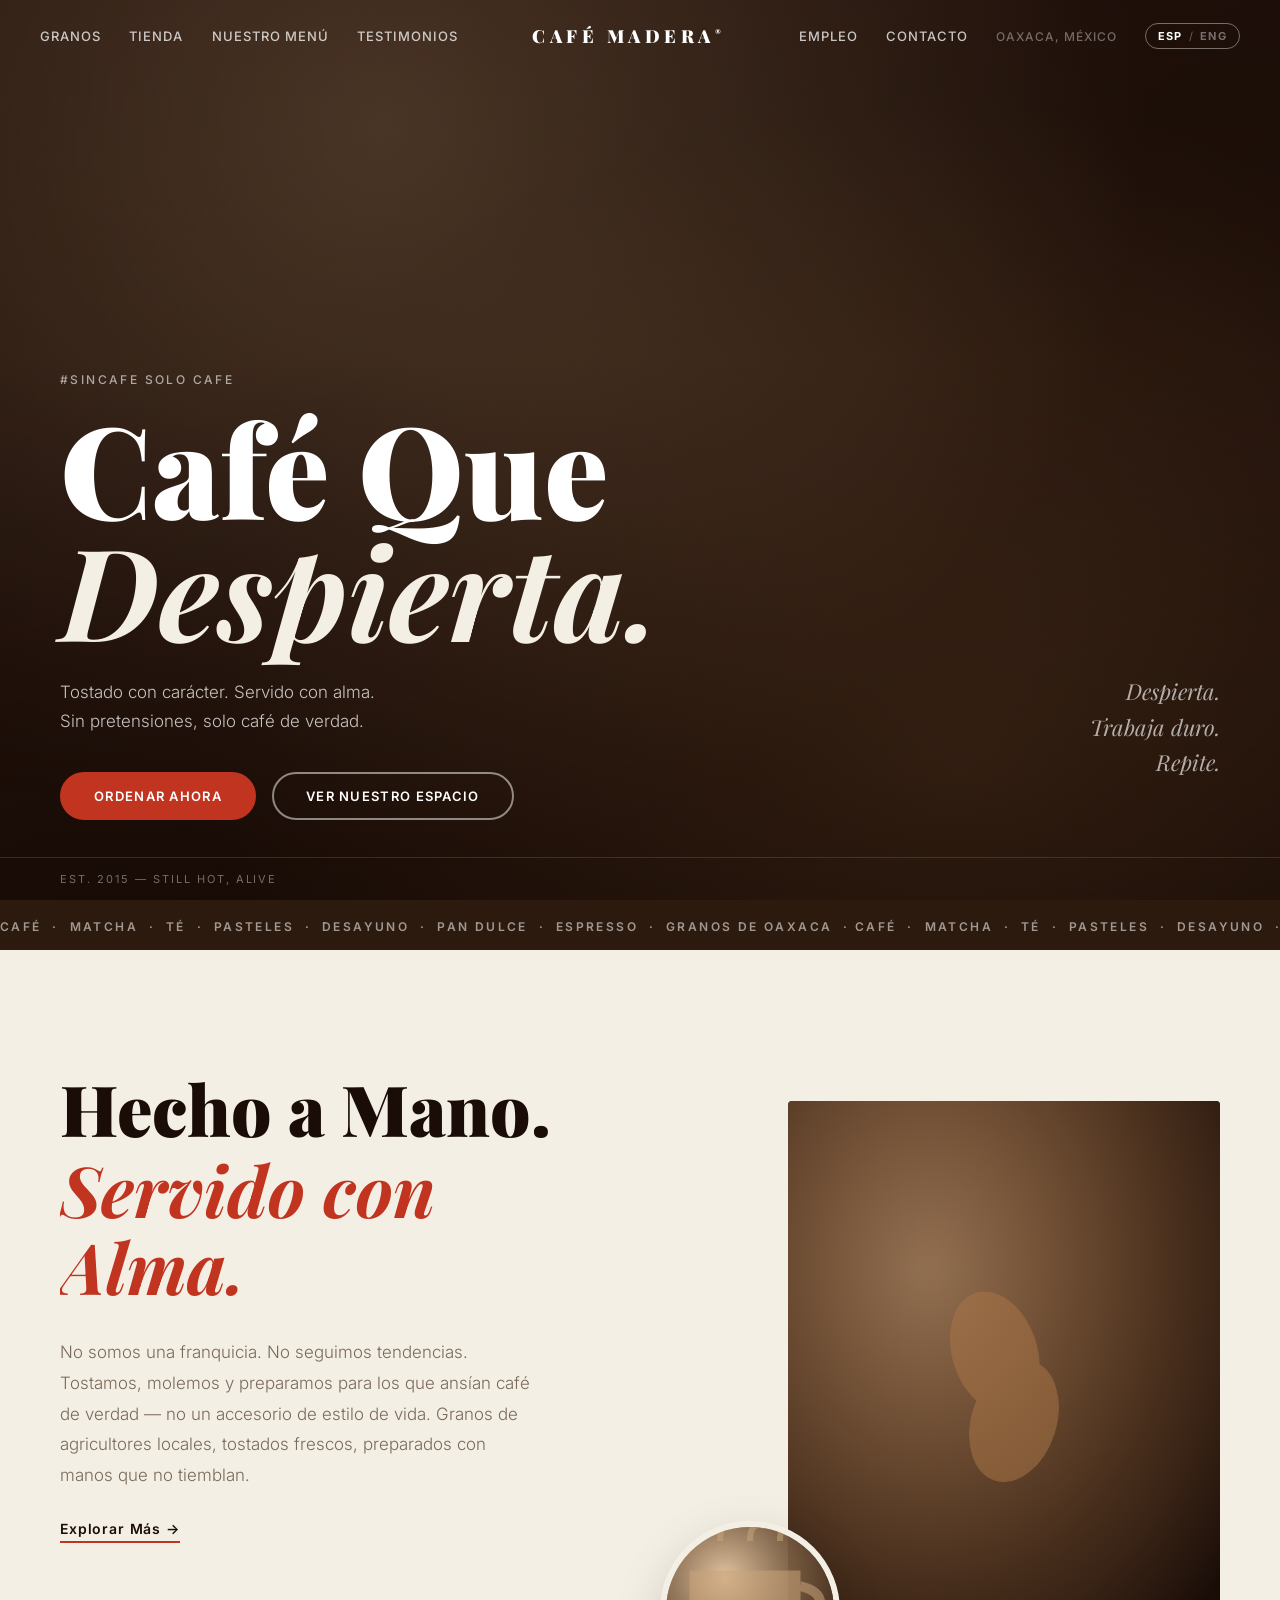
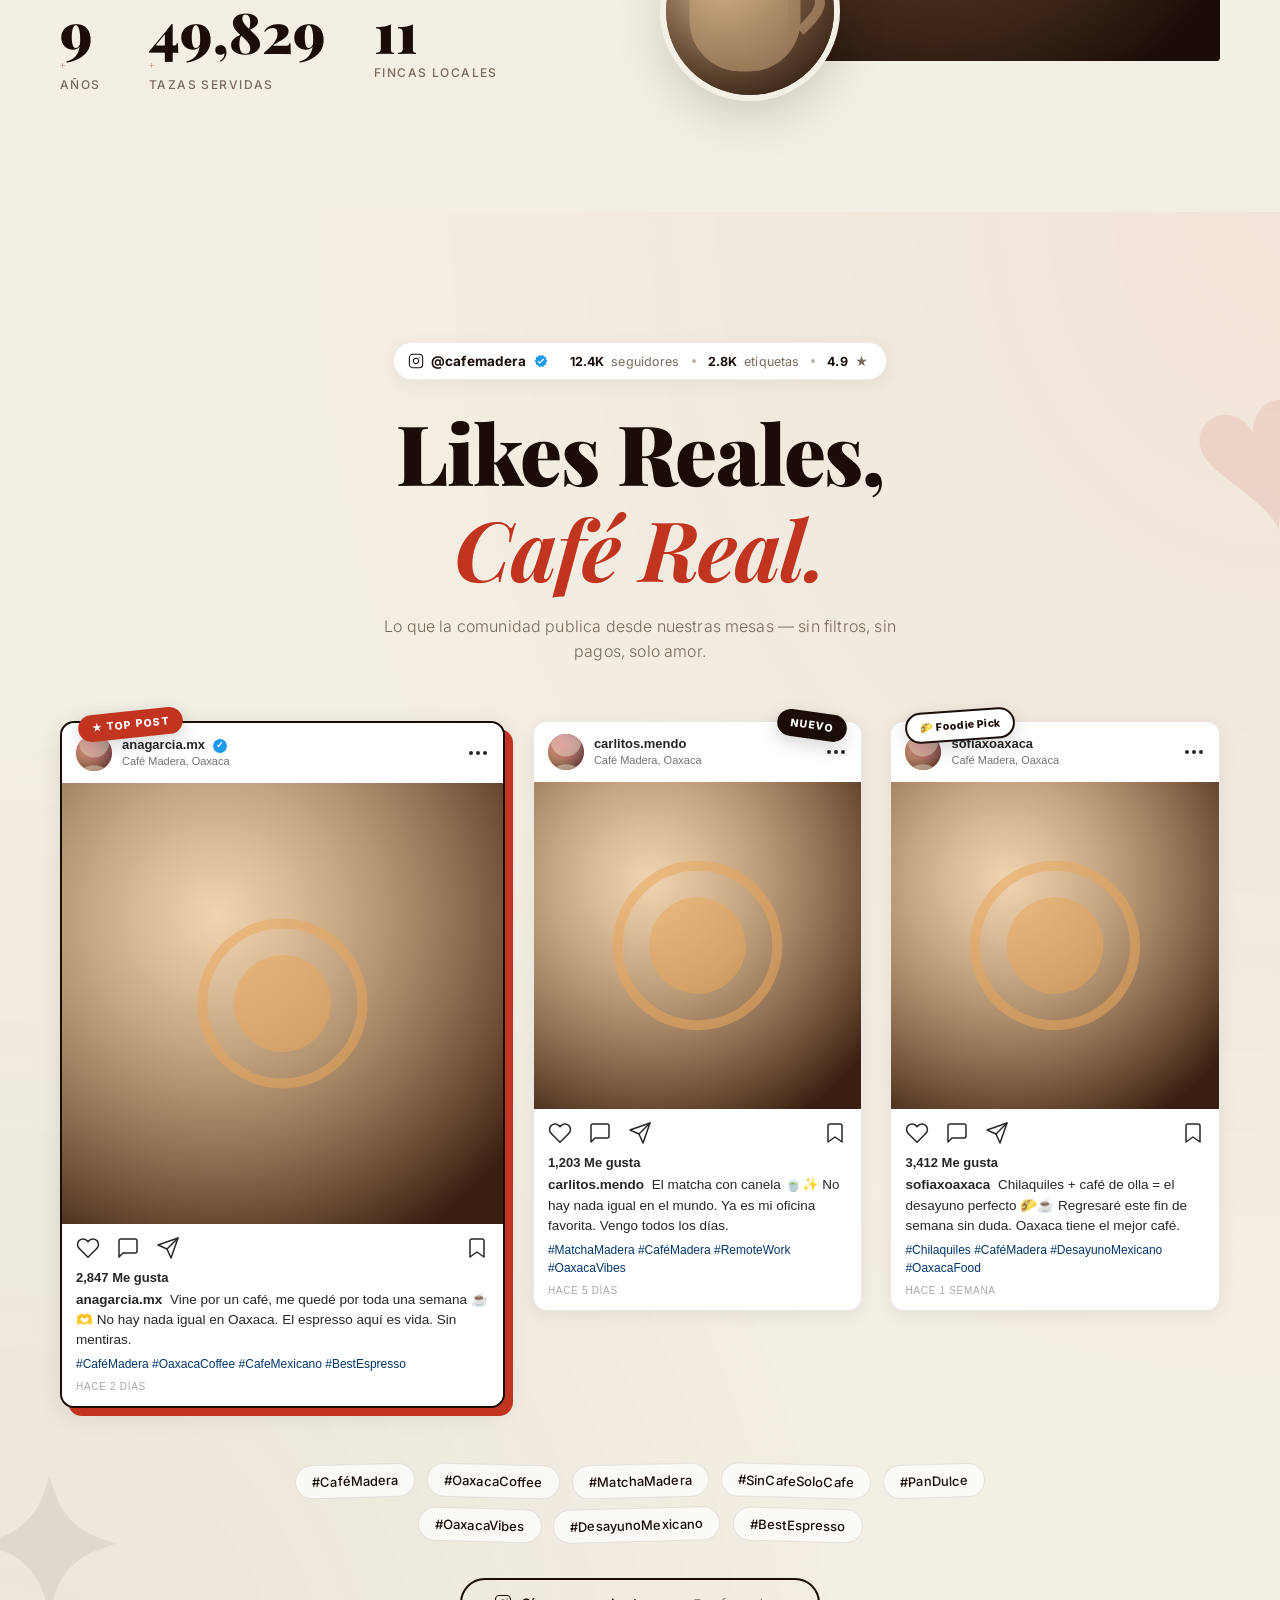
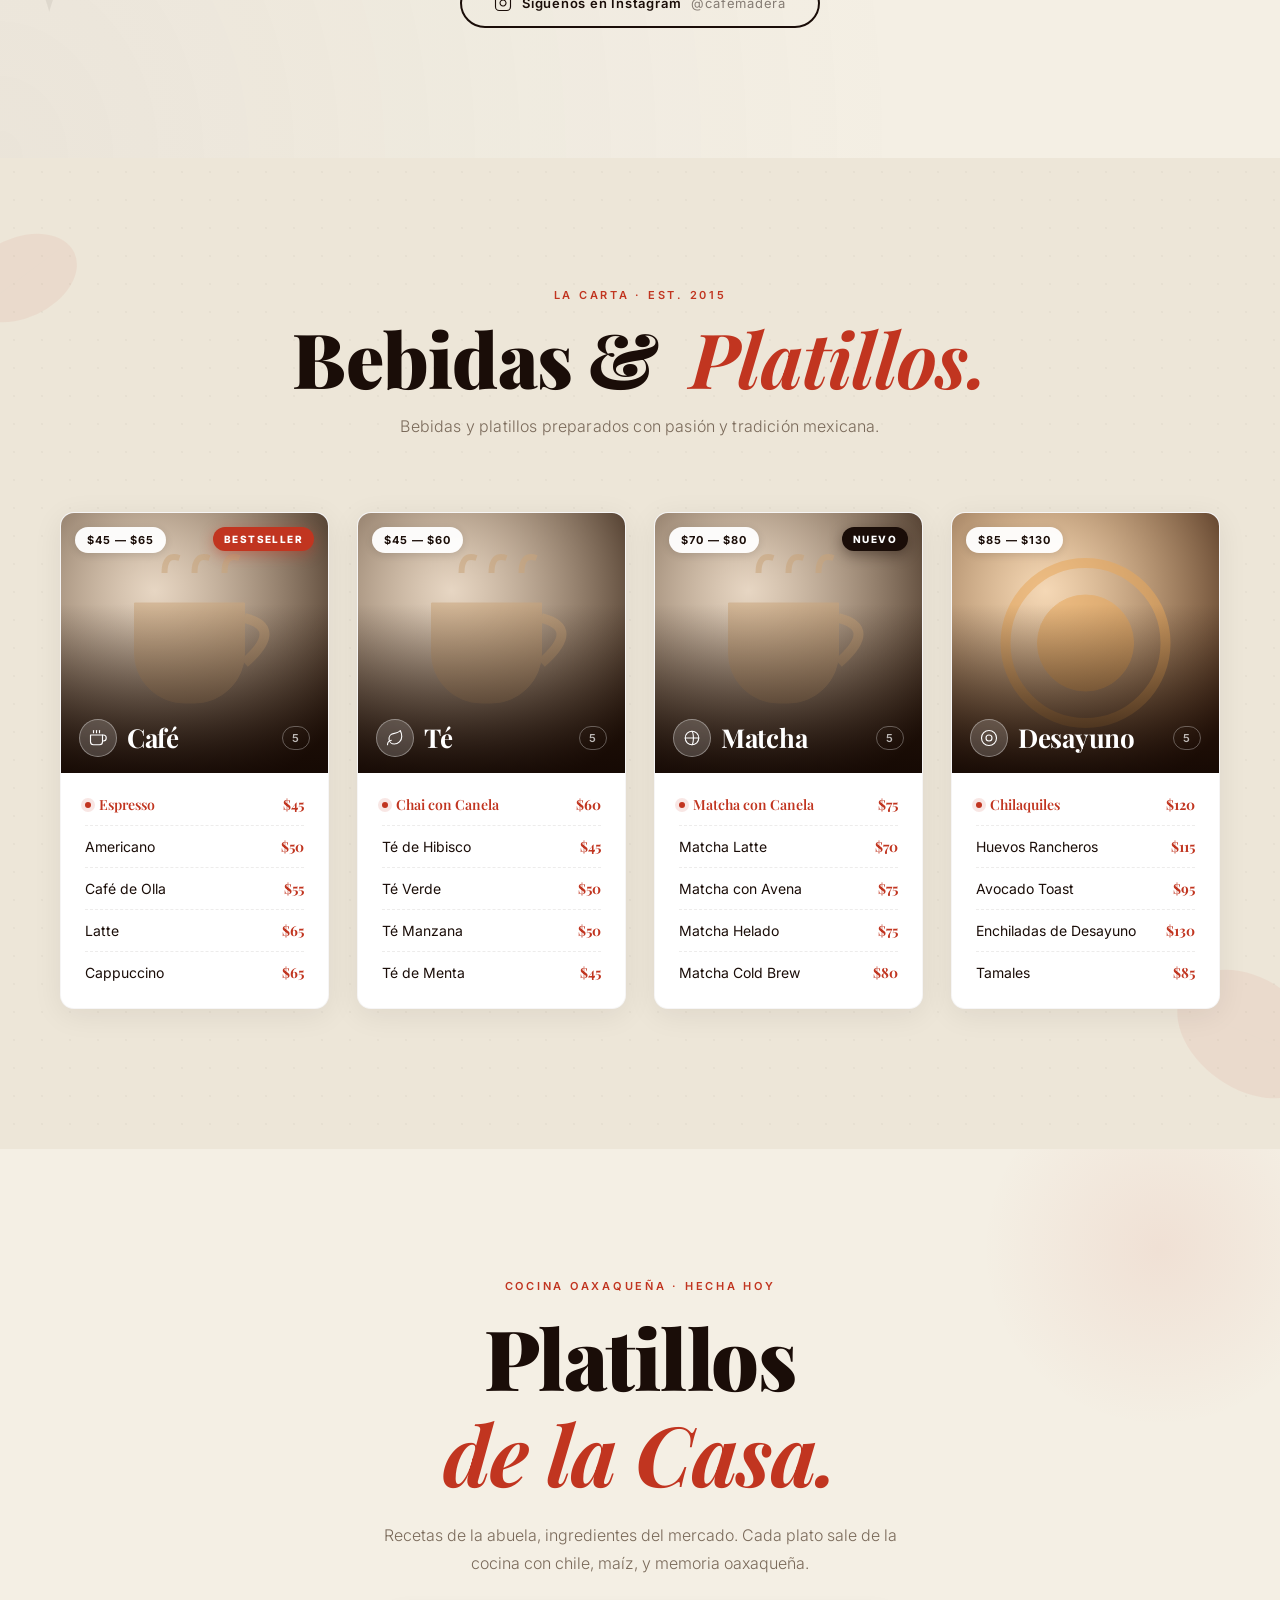
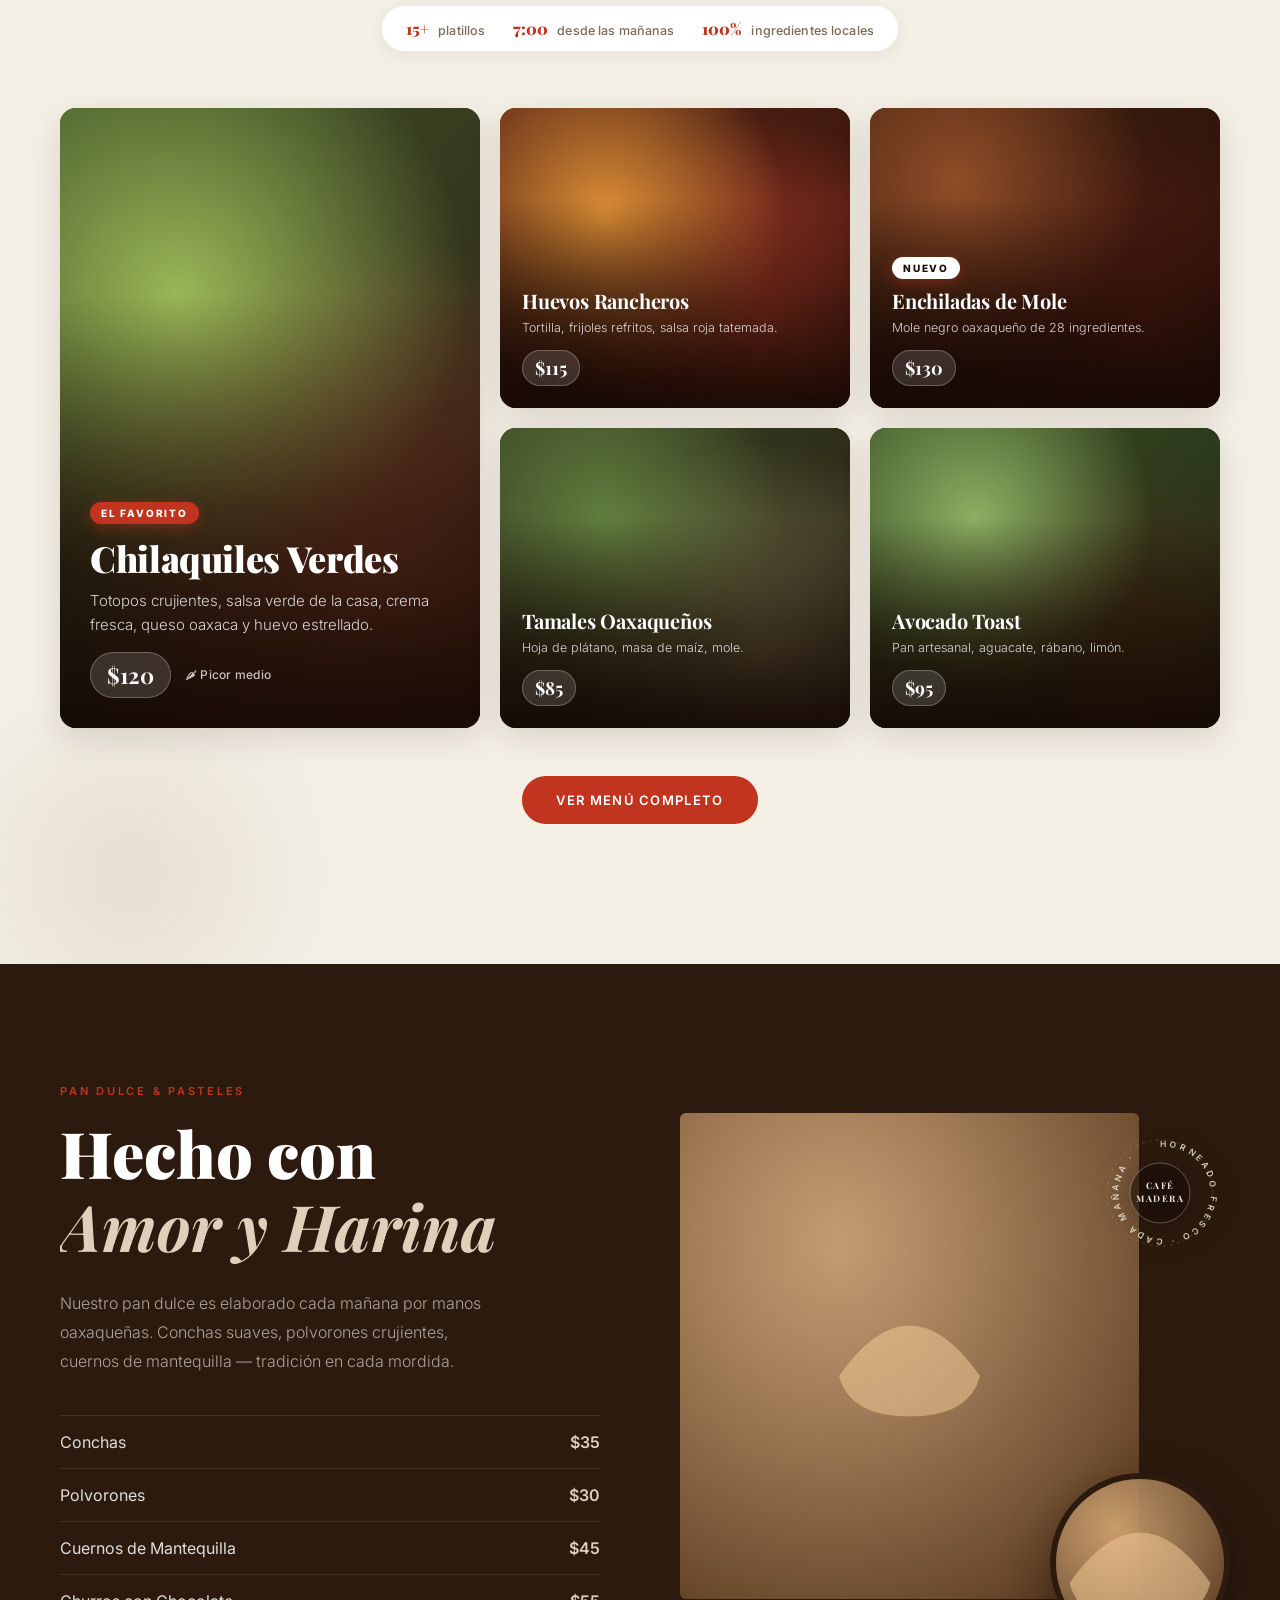
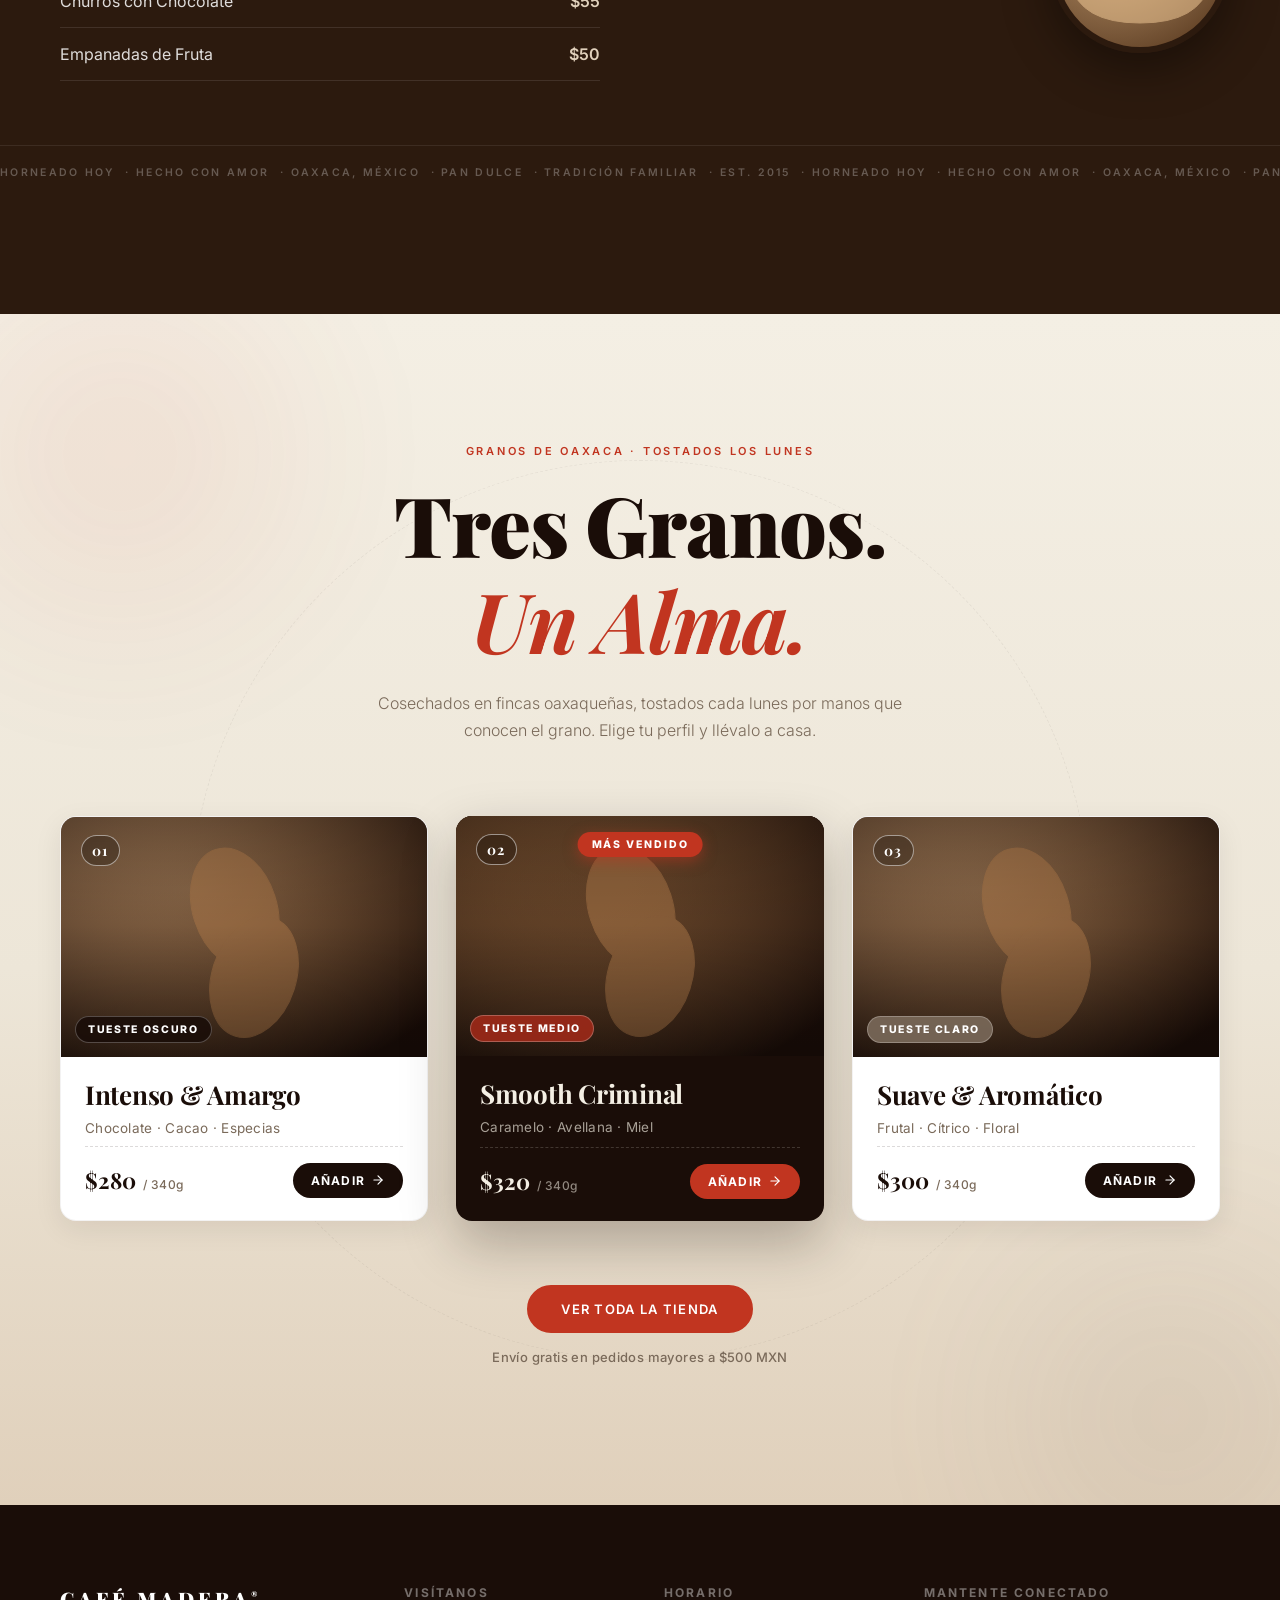
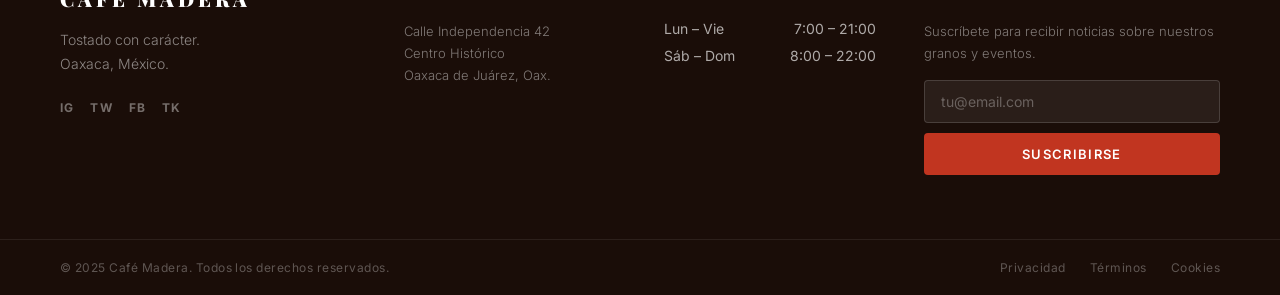
==== commit 9982fb0a: "Add real destinations: menu, shop, careers subpages Every "Ver Todo", "Ver Menú Completo", "Ver Toda" ====
--- a/index.html
+++ b/index.html
@@ -25,14 +25,14 @@
   <nav class="nav" id="nav">
     <div class="nav__inner">
       <div class="nav__left">
-        <a href="#menu" data-i18n="nav.granos">Granos</a>
-        <a href="#menu" data-i18n="nav.tienda">Tienda</a>
-        <a href="#menu" data-i18n="nav.menu">Nuestro Menú</a>
+        <a href="shop.html" data-i18n="nav.granos">Granos</a>
+        <a href="shop.html" data-i18n="nav.tienda">Tienda</a>
+        <a href="menu.html" data-i18n="nav.menu">Nuestro Menú</a>
         <a href="#testimonials" data-i18n="nav.testimonios">Testimonios</a>
       </div>
       <a href="#hero" class="nav__logo">CAFÉ MADERA<sup>®</sup></a>
       <div class="nav__right">
-        <a href="#" data-i18n="nav.empleo">Empleo</a>
+        <a href="careers.html" data-i18n="nav.empleo">Empleo</a>
         <a href="#contact" data-i18n="nav.contacto">Contacto</a>
         <a href="#contact" class="nav__location" data-i18n="nav.location">Oaxaca, México</a>
         <button class="lang-toggle notranslate" id="langToggle" aria-label="Toggle language" data-lang="es" translate="no">
@@ -49,11 +49,11 @@
     </div>
     <div class="nav__mobile" id="navMobile">
       <div class="nav__mobile-links">
-        <a href="#menu" data-i18n="nav.granos">Granos</a>
-        <a href="#menu" data-i18n="nav.tienda">Tienda</a>
-        <a href="#menu" data-i18n="nav.menu">Nuestro Menú</a>
+        <a href="shop.html" data-i18n="nav.granos">Granos</a>
+        <a href="shop.html" data-i18n="nav.tienda">Tienda</a>
+        <a href="menu.html" data-i18n="nav.menu">Nuestro Menú</a>
         <a href="#testimonials" data-i18n="nav.testimonios">Testimonios</a>
-        <a href="#" data-i18n="nav.empleo">Empleo</a>
+        <a href="careers.html" data-i18n="nav.empleo">Empleo</a>
         <a href="#contact" data-i18n="nav.contacto">Contacto</a>
         <button class="lang-toggle lang-toggle--mobile notranslate" id="langToggleMobile" aria-label="Toggle language" data-lang="es" translate="no">
           <span class="lang-toggle__opt" data-opt="es">ESP</span>
@@ -78,7 +78,7 @@
         Tostado con carácter. Servido con alma.<br>Sin pretensiones, solo café de verdad.
       </p>
       <div class="hero__ctas hero-anim" style="--delay:0.5s">
-        <a href="#menu" class="btn btn--primary" data-i18n="hero.cta1">Ordenar Ahora</a>
+        <a href="menu.html" class="btn btn--primary" data-i18n="hero.cta1">Ordenar Ahora</a>
         <a href="#about" class="btn btn--outline" data-i18n="hero.cta2">Ver Nuestro Espacio</a>
       </div>
     </div>
@@ -109,7 +109,7 @@
         <p class="about__body reveal" data-i18n="about.body">
           No somos una franquicia. No seguimos tendencias. Tostamos, molemos y preparamos para los que ansían café de verdad — no un accesorio de estilo de vida. Granos de agricultores locales, tostados frescos, preparados con manos que no tiemblan.
         </p>
-        <a href="#menu" class="about__cta reveal" data-i18n="about.cta">Explorar Más →</a>
+        <a href="menu.html" class="about__cta reveal" data-i18n="about.cta">Explorar Más →</a>
         <div class="about__stats reveal">
           <div class="stat">
             <span class="stat__number" data-count="10">0</span>
@@ -317,7 +317,7 @@
       </div>
 
       <div class="testimonials__ig-follow reveal">
-        <a href="#" class="ig-follow-btn">
+        <a href="https://instagram.com/cafemadera" class="ig-follow-btn" target="_blank" rel="noopener">
           <svg viewBox="0 0 24 24" fill="none" stroke="currentColor" stroke-width="1.5" stroke-linecap="round" stroke-linejoin="round" width="18" height="18"><rect x="2" y="2" width="20" height="20" rx="5" ry="5"/><path d="M16 11.37A4 4 0 1 1 12.63 8 4 4 0 0 1 16 11.37z"/><line x1="17.5" y1="6.5" x2="17.51" y2="6.5"/></svg>
           <span data-i18n="ig.follow">Síguenos en Instagram</span>
           <span class="ig-follow-btn__handle">@cafemadera</span>
@@ -357,7 +357,7 @@
               <span class="menu-card__count">5</span>
             </div>
             <div class="menu-card__overlay">
-              <a href="#" class="menu-card__btn" data-i18n="menu.viewAll">Ver Todo</a>
+              <a href="menu.html#coffee" class="menu-card__btn" data-i18n="menu.viewAll">Ver Todo</a>
             </div>
           </div>
           <div class="menu-card__body">
@@ -383,7 +383,7 @@
               <span class="menu-card__count">5</span>
             </div>
             <div class="menu-card__overlay">
-              <a href="#" class="menu-card__btn" data-i18n="menu.viewAll">Ver Todo</a>
+              <a href="menu.html#tea" class="menu-card__btn" data-i18n="menu.viewAll">Ver Todo</a>
             </div>
           </div>
           <div class="menu-card__body">
@@ -410,7 +410,7 @@
               <span class="menu-card__count">5</span>
             </div>
             <div class="menu-card__overlay">
-              <a href="#" class="menu-card__btn" data-i18n="menu.viewAll">Ver Todo</a>
+              <a href="menu.html#matcha" class="menu-card__btn" data-i18n="menu.viewAll">Ver Todo</a>
             </div>
           </div>
           <div class="menu-card__body">
@@ -436,7 +436,7 @@
               <span class="menu-card__count">5</span>
             </div>
             <div class="menu-card__overlay">
-              <a href="#" class="menu-card__btn" data-i18n="menu.viewAll">Ver Todo</a>
+              <a href="menu.html#breakfast" class="menu-card__btn" data-i18n="menu.viewAll">Ver Todo</a>
             </div>
           </div>
           <div class="menu-card__body">
@@ -550,7 +550,7 @@
       </div>
 
       <div class="dishes__cta reveal">
-        <a href="#menu" class="btn btn--primary" data-i18n="dishes.cta">Ver Menú Completo</a>
+        <a href="menu.html" class="btn btn--primary" data-i18n="dishes.cta">Ver Menú Completo</a>
       </div>
     </div>
   </section>
@@ -646,7 +646,7 @@
             <p class="bean-card__notes" data-i18n="bean.notes1">Chocolate · Cacao · Especias</p>
             <div class="bean-card__foot">
               <span class="bean-card__price">$280 <em data-i18n="bean.weight">/ 340g</em></span>
-              <a href="#" class="bean-card__btn" aria-label="Add to cart">
+              <a href="shop.html" class="bean-card__btn" aria-label="Add to cart">
                 <span data-i18n="bean.add">Añadir</span>
                 <svg viewBox="0 0 24 24" fill="none" stroke="currentColor" stroke-width="2" stroke-linecap="round" stroke-linejoin="round" width="14" height="14"><line x1="5" y1="12" x2="19" y2="12"/><polyline points="12 5 19 12 12 19"/></svg>
               </a>
@@ -666,7 +666,7 @@
             <p class="bean-card__notes" data-i18n="bean.notes2">Caramelo · Avellana · Miel</p>
             <div class="bean-card__foot">
               <span class="bean-card__price">$320 <em data-i18n="bean.weight">/ 340g</em></span>
-              <a href="#" class="bean-card__btn" aria-label="Add to cart">
+              <a href="shop.html" class="bean-card__btn" aria-label="Add to cart">
                 <span data-i18n="bean.add">Añadir</span>
                 <svg viewBox="0 0 24 24" fill="none" stroke="currentColor" stroke-width="2" stroke-linecap="round" stroke-linejoin="round" width="14" height="14"><line x1="5" y1="12" x2="19" y2="12"/><polyline points="12 5 19 12 12 19"/></svg>
               </a>
@@ -685,7 +685,7 @@
             <p class="bean-card__notes" data-i18n="bean.notes3">Frutal · Cítrico · Floral</p>
             <div class="bean-card__foot">
               <span class="bean-card__price">$300 <em data-i18n="bean.weight">/ 340g</em></span>
-              <a href="#" class="bean-card__btn" aria-label="Add to cart">
+              <a href="shop.html" class="bean-card__btn" aria-label="Add to cart">
                 <span data-i18n="bean.add">Añadir</span>
                 <svg viewBox="0 0 24 24" fill="none" stroke="currentColor" stroke-width="2" stroke-linecap="round" stroke-linejoin="round" width="14" height="14"><line x1="5" y1="12" x2="19" y2="12"/><polyline points="12 5 19 12 12 19"/></svg>
               </a>
@@ -696,7 +696,7 @@
       </div>
 
       <div class="products__foot reveal">
-        <a href="#" class="btn btn--primary" data-i18n="products.cta">Ver Toda La Tienda</a>
+        <a href="shop.html" class="btn btn--primary" data-i18n="products.cta">Ver Toda La Tienda</a>
         <span class="products__note" data-i18n="products.note">Envío gratis en pedidos mayores a $500 MXN</span>
       </div>
     </div>
--- a/css/styles.css
+++ b/css/styles.css
@@ -2163,3 +2163,412 @@
   .btn { width: 100%; text-align: center; }
   .about, .menu, .pastries, .products, .testimonials, .dishes { padding: 80px 0; }
 }
+
+/* ============================================================
+   SUBPAGES (menu.html · shop.html · careers.html)
+   ============================================================ */
+
+body.subpage { padding-top: var(--nav-h); }
+
+/* Active nav link (current-page indicator) */
+.nav__left a.is-current,
+.nav__right a.is-current {
+  color: #fff;
+  position: relative;
+}
+.nav__left a.is-current::after,
+.nav__right a.is-current::after {
+  content: "";
+  position: absolute;
+  left: 0; right: 0;
+  bottom: -6px;
+  height: 1px;
+  background: var(--red);
+}
+
+/* Page hero (subpage header) */
+.page-hero {
+  position: relative;
+  background:
+    radial-gradient(ellipse at 20% 10%, rgba(193,53,32,0.08), transparent 55%),
+    radial-gradient(ellipse at 85% 85%, rgba(122,106,90,0.1), transparent 55%),
+    var(--cream);
+  padding: 90px 0 64px;
+  overflow: hidden;
+  border-bottom: 1px solid rgba(26,13,8,0.06);
+}
+.page-hero__inner {
+  max-width: 960px;
+  margin: 0 auto;
+  padding: 0 60px;
+  text-align: center;
+}
+.page-hero__inner .section-label {
+  margin-left: auto;
+  margin-right: auto;
+  margin-bottom: 18px;
+}
+.page-hero__title {
+  font-family: var(--font-serif);
+  font-size: clamp(46px, 7vw, 90px);
+  font-weight: 900;
+  line-height: 1;
+  color: var(--dark);
+  letter-spacing: -0.015em;
+  margin-bottom: 22px;
+}
+.page-hero__title em {
+  font-style: italic;
+  font-weight: 700;
+  color: var(--red);
+}
+.page-hero__body {
+  font-size: 17px;
+  font-weight: 300;
+  line-height: 1.7;
+  color: var(--warm-brown);
+  max-width: 620px;
+  margin: 0 auto 28px;
+}
+.page-hero__anchors {
+  display: inline-flex;
+  flex-wrap: wrap;
+  gap: 8px;
+  padding: 8px;
+  background: #fff;
+  border: 1px solid rgba(26,13,8,0.08);
+  border-radius: 100px;
+  box-shadow: 0 4px 18px rgba(26,13,8,0.06);
+}
+.page-hero__anchors a {
+  font-family: var(--font-sans);
+  font-size: 12px;
+  font-weight: 600;
+  letter-spacing: 0.08em;
+  text-transform: uppercase;
+  color: var(--dark);
+  padding: 8px 16px;
+  border-radius: 100px;
+  transition: background 0.2s ease, color 0.2s ease;
+}
+.page-hero__anchors a:hover {
+  background: var(--dark);
+  color: #fff;
+}
+
+/* Menu subpage — full category sections */
+.menu-section {
+  background: var(--cream);
+  padding: 96px 0;
+  scroll-margin-top: calc(var(--nav-h) + 16px);
+}
+.menu-section--alt { background: var(--cream-alt); }
+.menu-section__inner {
+  max-width: 980px;
+  margin: 0 auto;
+  padding: 0 60px;
+}
+.menu-section__head {
+  display: grid;
+  grid-template-columns: auto 1fr;
+  align-items: baseline;
+  column-gap: 20px;
+  row-gap: 4px;
+  margin-bottom: 40px;
+  padding-bottom: 20px;
+  border-bottom: 1px solid rgba(26,13,8,0.12);
+}
+.menu-section__num {
+  grid-row: span 2;
+  align-self: center;
+  font-family: var(--font-serif);
+  font-size: clamp(40px, 5vw, 64px);
+  font-weight: 900;
+  color: var(--red);
+  line-height: 1;
+  letter-spacing: -0.02em;
+}
+.menu-section__head h2 {
+  font-family: var(--font-serif);
+  font-size: clamp(32px, 4vw, 52px);
+  font-weight: 900;
+  line-height: 1;
+  color: var(--dark);
+  letter-spacing: -0.01em;
+}
+.menu-section__head p {
+  font-family: var(--font-sans);
+  font-size: 15px;
+  font-weight: 300;
+  line-height: 1.5;
+  color: var(--warm-brown);
+  max-width: 560px;
+}
+.menu-list { display: flex; flex-direction: column; }
+.menu-list__item {
+  display: flex;
+  align-items: baseline;
+  justify-content: space-between;
+  gap: 32px;
+  padding: 18px 0;
+  border-bottom: 1px dashed rgba(26,13,8,0.12);
+}
+.menu-list__item:last-child { border-bottom: none; }
+.menu-list__text h3 {
+  font-family: var(--font-serif);
+  font-size: 20px;
+  font-weight: 700;
+  color: var(--dark);
+  margin-bottom: 4px;
+}
+.menu-list__text p {
+  font-family: var(--font-sans);
+  font-size: 13.5px;
+  font-weight: 300;
+  color: var(--warm-brown);
+  line-height: 1.55;
+  max-width: 560px;
+}
+.menu-list__price {
+  flex-shrink: 0;
+  font-family: var(--font-serif);
+  font-size: 20px;
+  font-weight: 700;
+  color: var(--red);
+  letter-spacing: -0.01em;
+  position: relative;
+}
+.menu-list__price::before {
+  content: "";
+  position: absolute;
+  top: 50%;
+  right: calc(100% + 16px);
+  width: 40px;
+  height: 1px;
+  background: rgba(26,13,8,0.15);
+}
+
+/* Shop subpage grid wrapper */
+.shop-grid {
+  background: linear-gradient(180deg, var(--cream) 0%, var(--cream-alt) 100%);
+  padding: 90px 0 110px;
+}
+.shop-grid__inner {
+  max-width: 1400px;
+  margin: 0 auto;
+  padding: 0 60px;
+}
+
+/* Shop strip — shipping / freshness / subscription info */
+.shop-strip {
+  background: var(--dark);
+  color: rgba(255,255,255,0.8);
+  padding: 48px 0;
+}
+.shop-strip__inner {
+  max-width: 1200px;
+  margin: 0 auto;
+  padding: 0 60px;
+  display: grid;
+  grid-template-columns: repeat(3, 1fr);
+  gap: 32px;
+}
+.shop-strip__item h4 {
+  font-family: var(--font-serif);
+  font-size: 22px;
+  font-weight: 700;
+  color: #fff;
+  margin-bottom: 8px;
+}
+.shop-strip__item p {
+  font-family: var(--font-sans);
+  font-size: 14px;
+  font-weight: 300;
+  line-height: 1.55;
+  color: rgba(255,255,255,0.6);
+}
+
+/* Careers subpage */
+.careers-values,
+.careers-positions {
+  background: var(--cream);
+  padding: 96px 0;
+}
+.careers-positions { background: var(--cream-alt); }
+.careers-values__inner,
+.careers-positions__inner {
+  max-width: 1100px;
+  margin: 0 auto;
+  padding: 0 60px;
+}
+.careers-values__head {
+  display: grid;
+  grid-template-columns: auto 1fr;
+  align-items: baseline;
+  column-gap: 20px;
+  margin-bottom: 48px;
+  padding-bottom: 20px;
+  border-bottom: 1px solid rgba(26,13,8,0.12);
+}
+.careers-values__head h2 {
+  font-family: var(--font-serif);
+  font-size: clamp(32px, 4vw, 52px);
+  font-weight: 900;
+  line-height: 1;
+  color: var(--dark);
+  letter-spacing: -0.01em;
+}
+.careers-values__grid {
+  display: grid;
+  grid-template-columns: repeat(2, 1fr);
+  gap: 28px;
+}
+.career-value {
+  background: #fff;
+  padding: 28px 26px;
+  border-radius: 12px;
+  border: 1px solid rgba(26,13,8,0.06);
+  box-shadow: 0 4px 18px rgba(26,13,8,0.05);
+}
+.career-value h3 {
+  font-family: var(--font-serif);
+  font-size: 22px;
+  font-weight: 700;
+  color: var(--dark);
+  margin-bottom: 10px;
+}
+.career-value p {
+  font-family: var(--font-sans);
+  font-size: 14px;
+  font-weight: 300;
+  line-height: 1.6;
+  color: var(--warm-brown);
+}
+
+.careers-list {
+  display: flex;
+  flex-direction: column;
+  gap: 22px;
+  margin-bottom: 36px;
+}
+.career-card {
+  background: #fff;
+  padding: 28px 32px;
+  border-radius: 12px;
+  border: 1px solid rgba(26,13,8,0.06);
+  box-shadow: 0 4px 18px rgba(26,13,8,0.05);
+  display: grid;
+  grid-template-columns: 1fr auto;
+  grid-template-rows: auto auto auto auto;
+  gap: 10px 32px;
+  align-items: start;
+}
+.career-card__tags {
+  grid-column: 1 / -1;
+  display: flex;
+  gap: 8px;
+}
+.career-card__tag {
+  display: inline-block;
+  font-family: var(--font-sans);
+  font-size: 10px;
+  font-weight: 800;
+  letter-spacing: 0.16em;
+  padding: 5px 10px;
+  border-radius: 100px;
+  background: var(--red);
+  color: #fff;
+}
+.career-card__tag--alt {
+  background: transparent;
+  color: var(--dark);
+  border: 1px solid rgba(26,13,8,0.18);
+}
+.career-card h3 {
+  grid-column: 1;
+  font-family: var(--font-serif);
+  font-size: 26px;
+  font-weight: 700;
+  color: var(--dark);
+}
+.career-card > p {
+  grid-column: 1 / -1;
+  font-family: var(--font-sans);
+  font-size: 14.5px;
+  font-weight: 300;
+  line-height: 1.6;
+  color: var(--warm-brown);
+}
+.career-card__meta {
+  grid-column: 1 / -1;
+  display: flex;
+  flex-wrap: wrap;
+  gap: 10px 24px;
+  font-family: var(--font-sans);
+  font-size: 13px;
+  color: var(--warm-brown);
+  font-weight: 500;
+}
+.career-card .btn {
+  grid-column: 2;
+  grid-row: 2;
+  align-self: center;
+  justify-self: end;
+}
+.careers-positions__note {
+  text-align: center;
+  font-family: var(--font-sans);
+  font-size: 14px;
+  color: var(--warm-brown);
+}
+.careers-positions__note a {
+  color: var(--red);
+  font-weight: 600;
+  border-bottom: 1px solid var(--red);
+}
+
+/* Shared subpage CTA */
+.page-cta {
+  background: var(--cream);
+  padding: 72px 0 96px;
+  text-align: center;
+}
+.page-cta__inner {
+  max-width: 560px;
+  margin: 0 auto;
+  padding: 0 60px;
+}
+.page-cta__inner p {
+  font-family: var(--font-serif);
+  font-size: clamp(24px, 3vw, 32px);
+  font-weight: 700;
+  color: var(--dark);
+  margin-bottom: 20px;
+  letter-spacing: -0.01em;
+}
+
+/* Responsive tweaks for subpages */
+@media (max-width: 900px) {
+  .careers-values__grid { grid-template-columns: 1fr; }
+  .shop-strip__inner { grid-template-columns: 1fr; gap: 24px; }
+  .career-card {
+    grid-template-columns: 1fr;
+  }
+  .career-card .btn { grid-column: 1; grid-row: auto; justify-self: start; }
+}
+@media (max-width: 768px) {
+  .page-hero__inner,
+  .menu-section__inner,
+  .shop-grid__inner,
+  .shop-strip__inner,
+  .careers-values__inner,
+  .careers-positions__inner,
+  .page-cta__inner { padding-left: 24px; padding-right: 24px; }
+  .menu-list__price::before { display: none; }
+  .menu-list__item { gap: 20px; }
+  .page-hero { padding: 64px 0 48px; }
+  .menu-section,
+  .careers-values,
+  .careers-positions,
+  .shop-grid { padding: 64px 0; }
+}
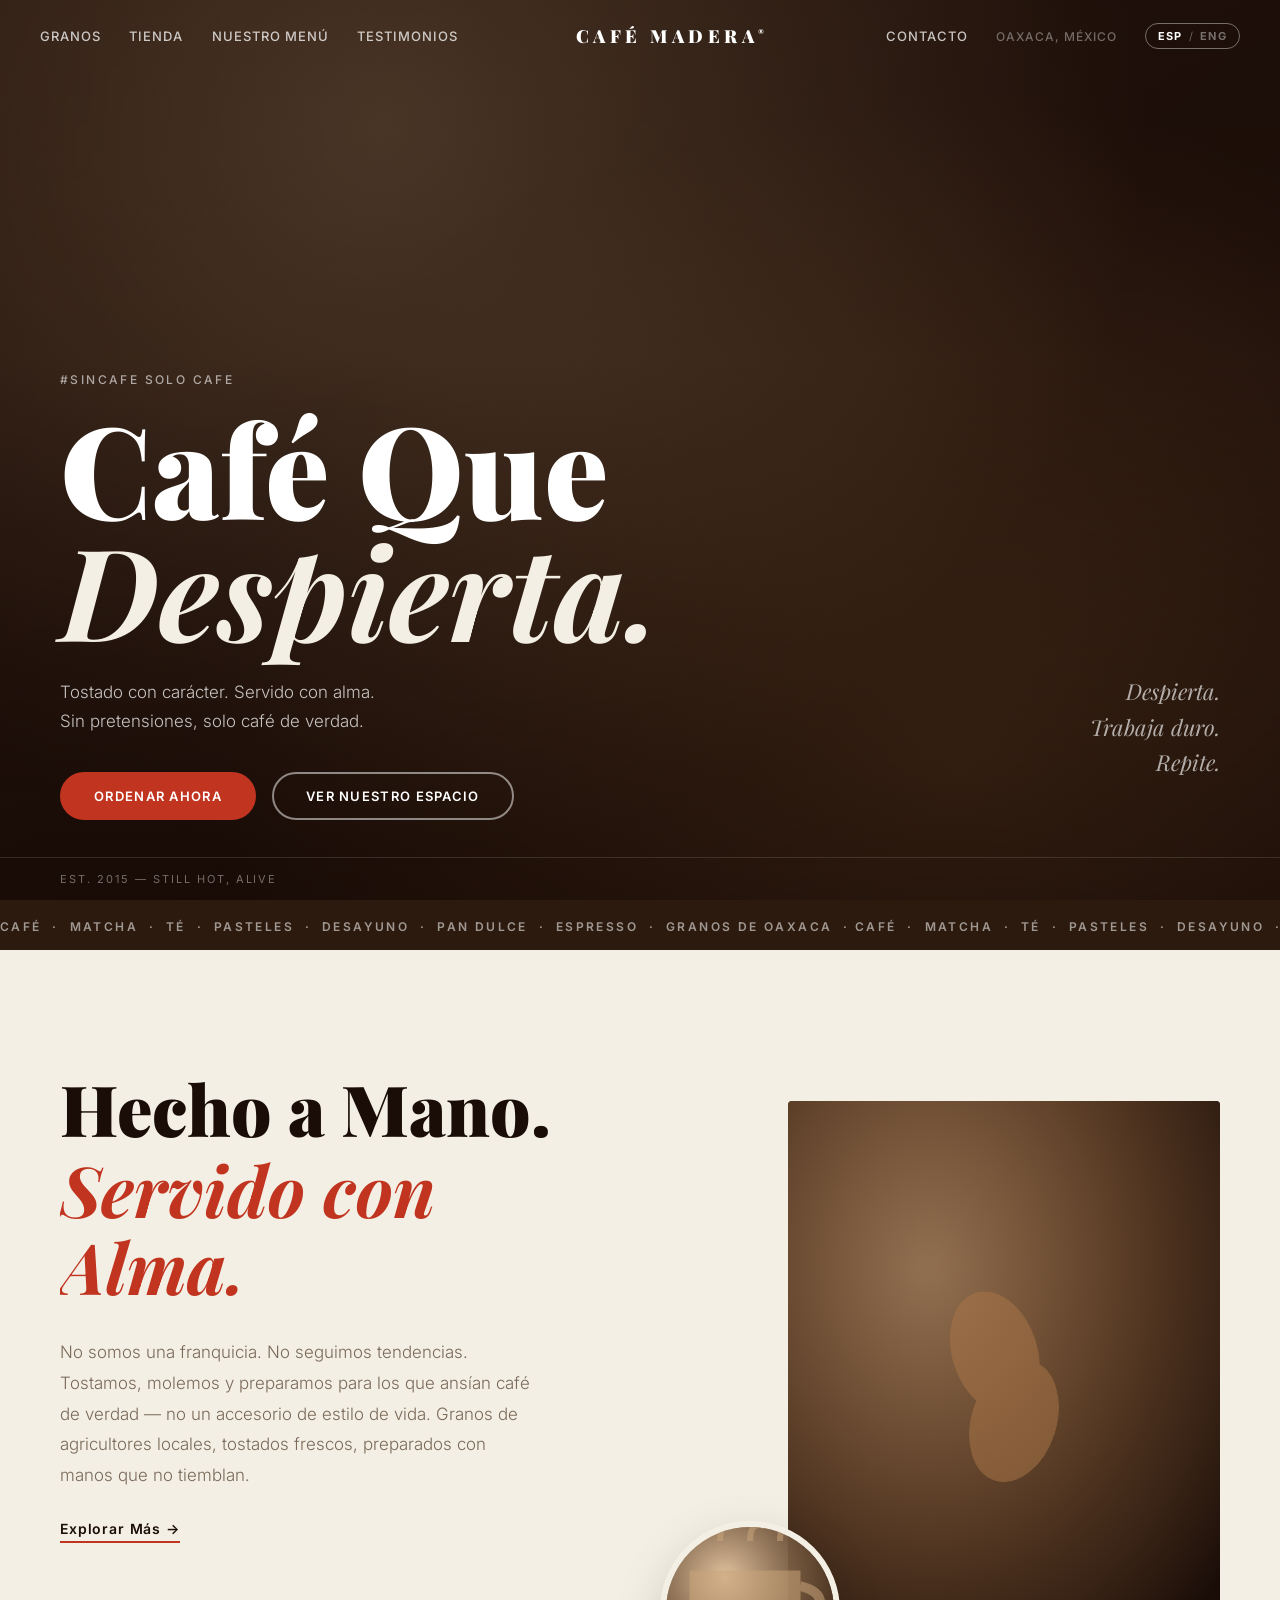
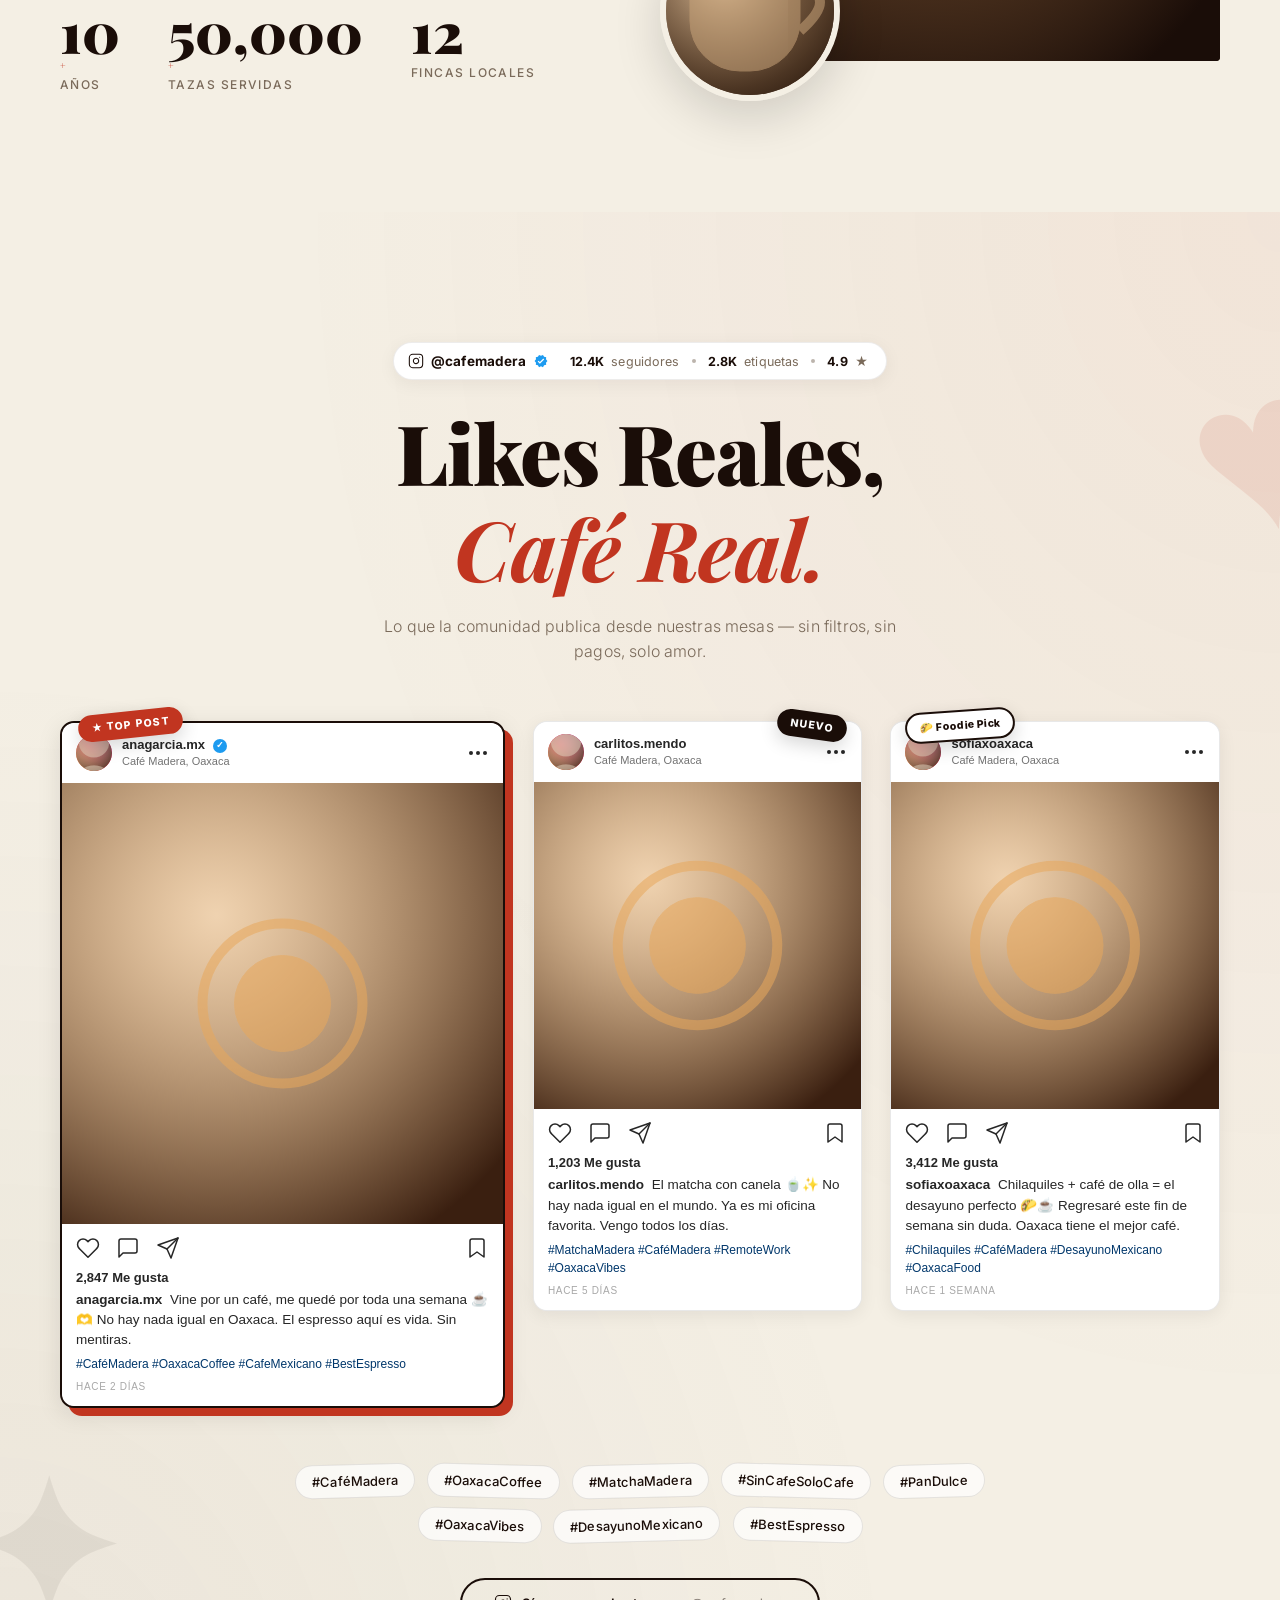
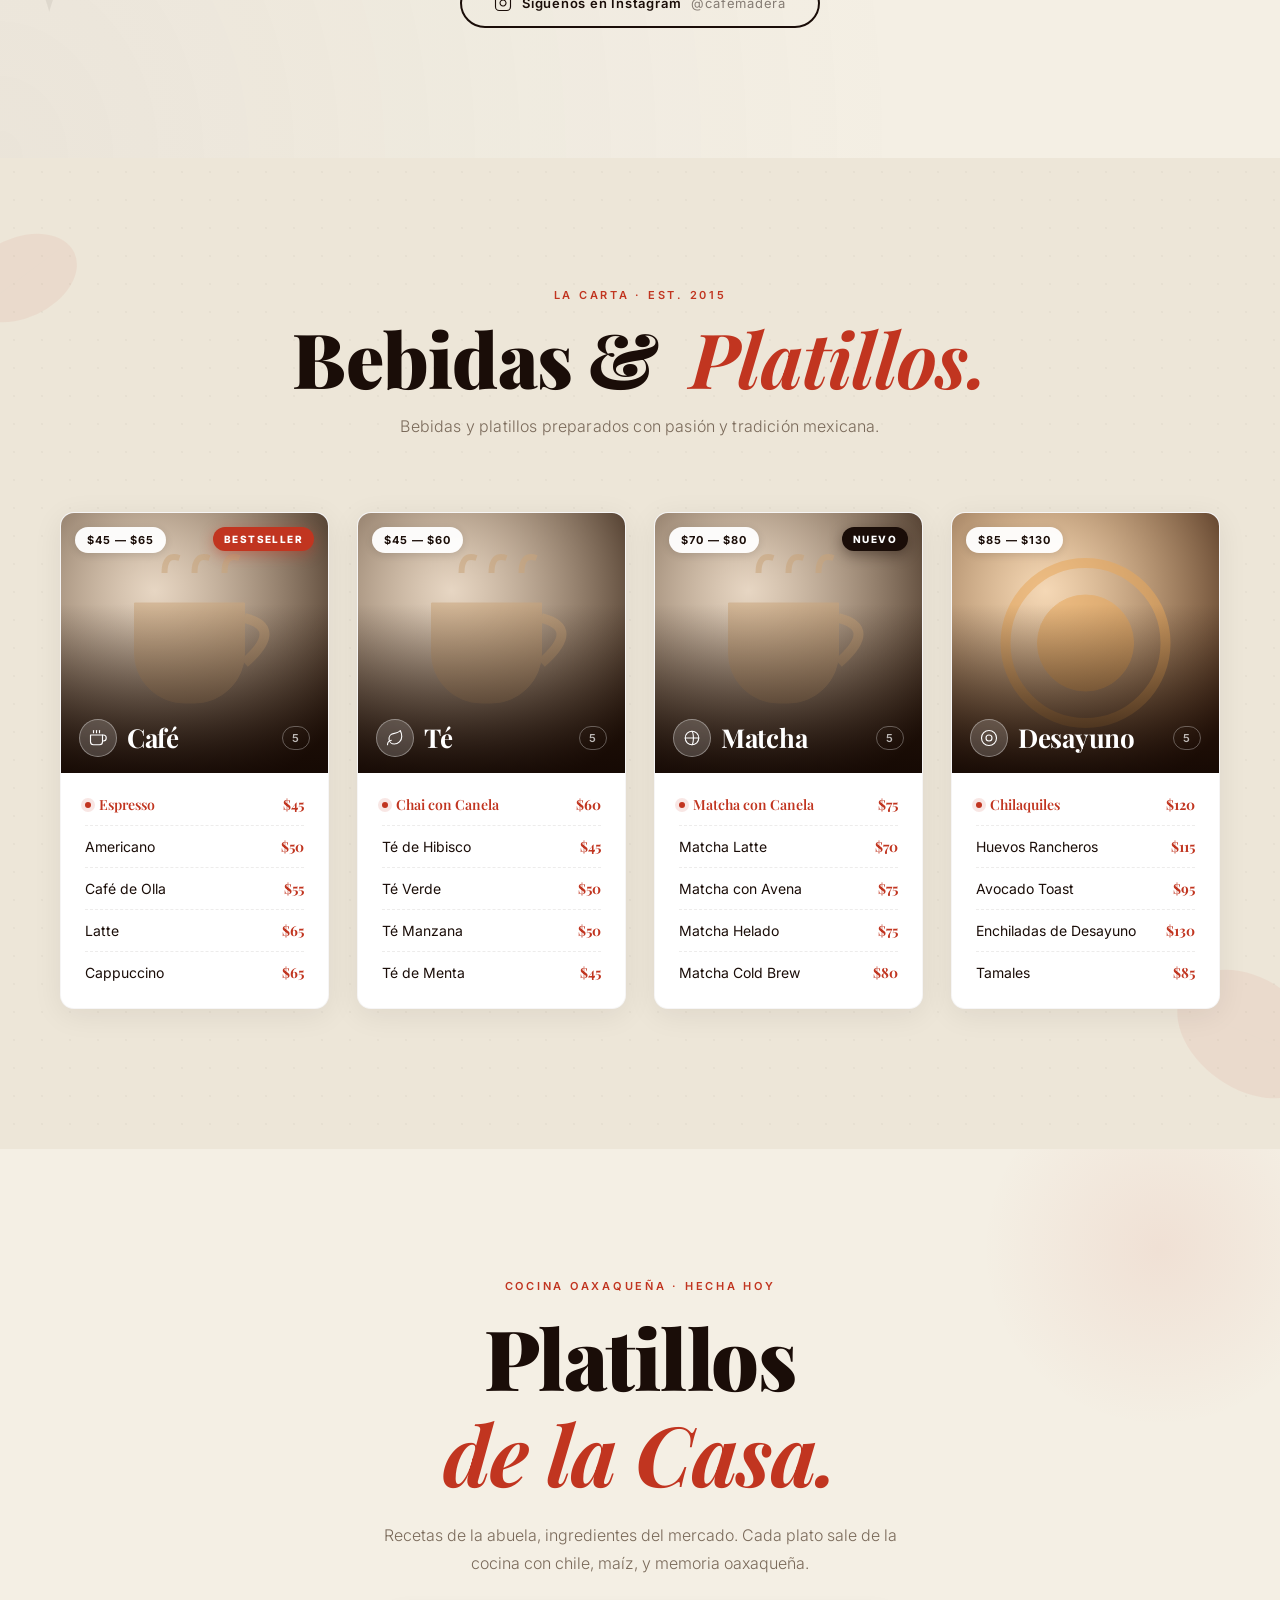
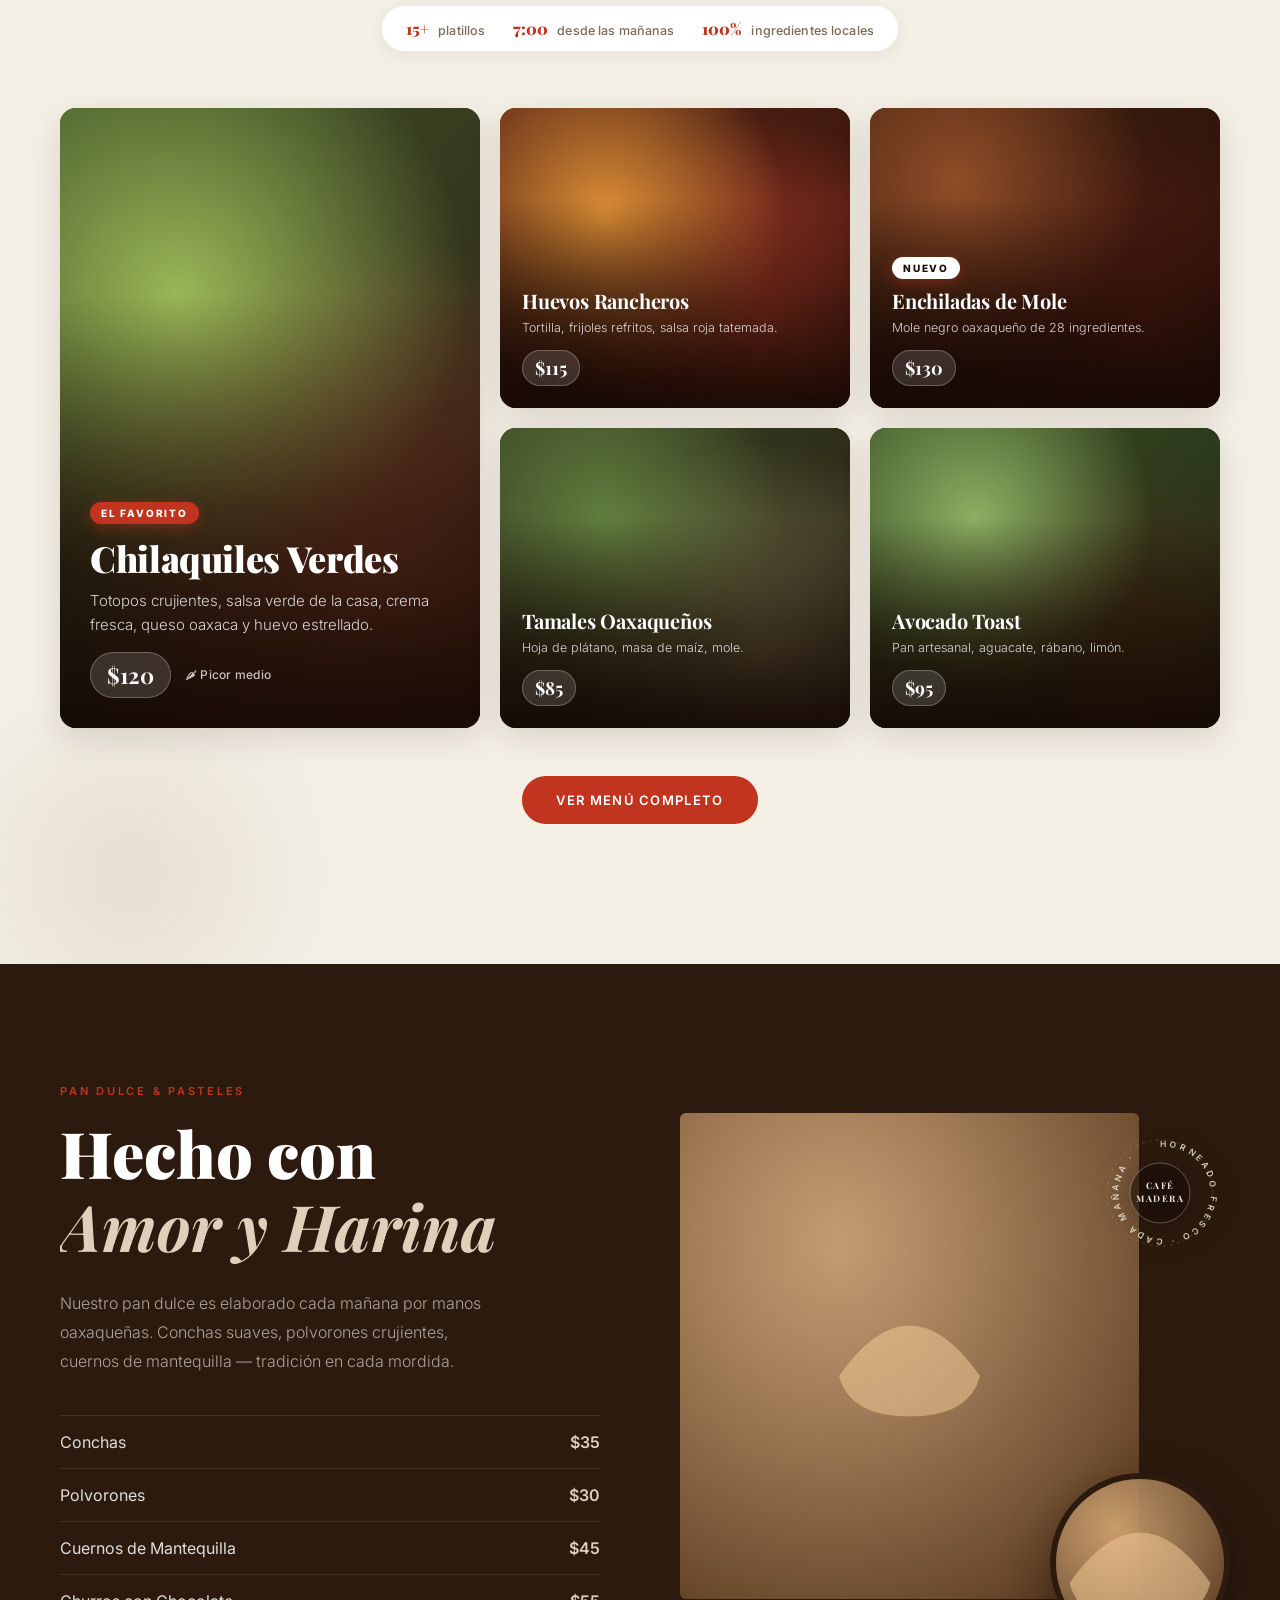
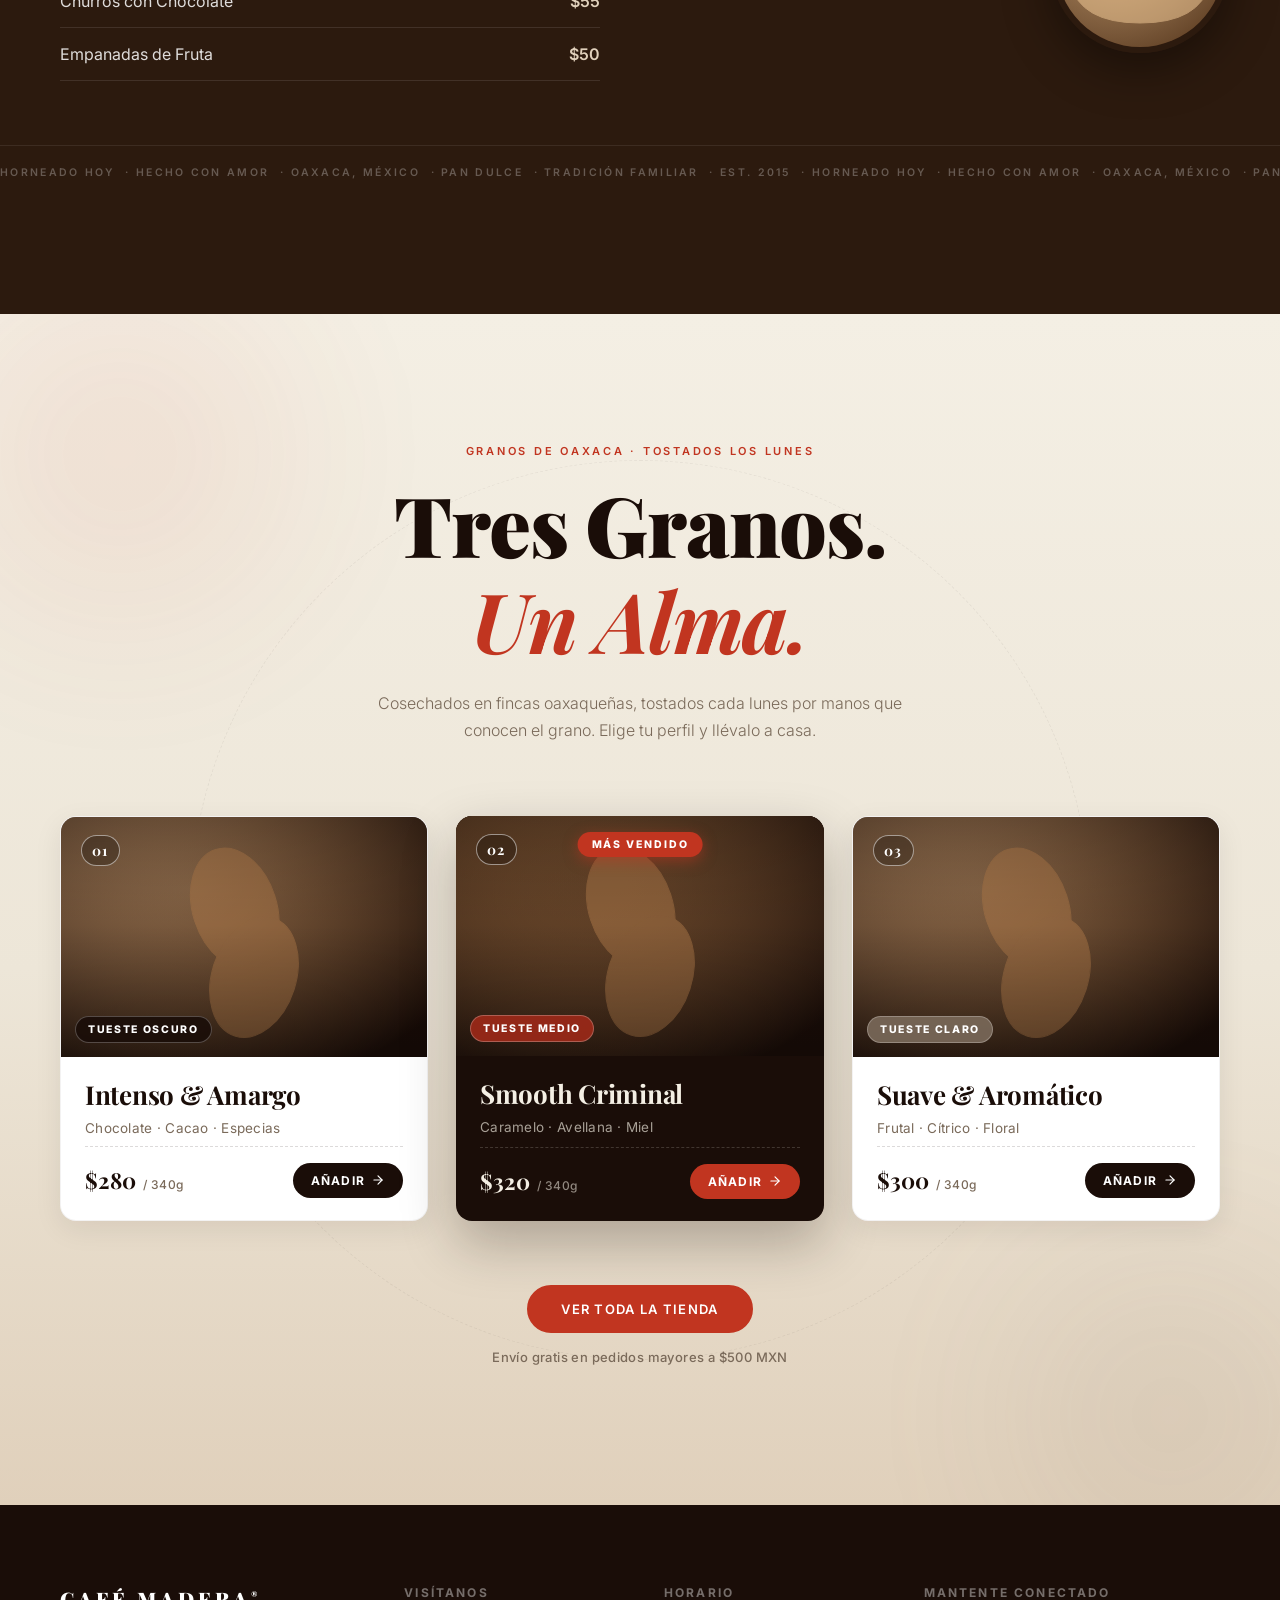
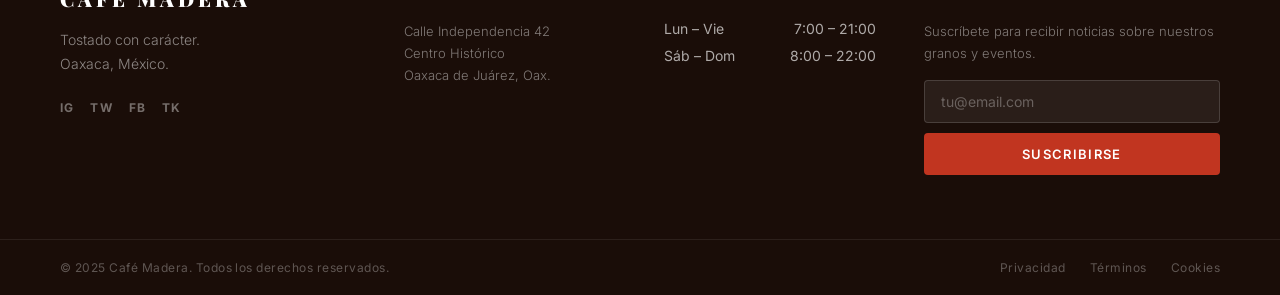
==== commit 1c12be1f: "Image menu stamps, darker subpage nav, shop Coming Soon, drop careers Five changes in one pass:  1. " ====
--- a/index.html
+++ b/index.html
@@ -32,7 +32,6 @@
       </div>
       <a href="#hero" class="nav__logo">CAFÉ MADERA<sup>®</sup></a>
       <div class="nav__right">
-        <a href="careers.html" data-i18n="nav.empleo">Empleo</a>
         <a href="#contact" data-i18n="nav.contacto">Contacto</a>
         <a href="#contact" class="nav__location" data-i18n="nav.location">Oaxaca, México</a>
         <button class="lang-toggle notranslate" id="langToggle" aria-label="Toggle language" data-lang="es" translate="no">
@@ -53,7 +52,6 @@
         <a href="shop.html" data-i18n="nav.tienda">Tienda</a>
         <a href="menu.html" data-i18n="nav.menu">Nuestro Menú</a>
         <a href="#testimonials" data-i18n="nav.testimonios">Testimonios</a>
-        <a href="careers.html" data-i18n="nav.empleo">Empleo</a>
         <a href="#contact" data-i18n="nav.contacto">Contacto</a>
         <button class="lang-toggle lang-toggle--mobile notranslate" id="langToggleMobile" aria-label="Toggle language" data-lang="es" translate="no">
           <span class="lang-toggle__opt" data-opt="es">ESP</span>
--- a/css/styles.css
+++ b/css/styles.css
@@ -2169,6 +2169,11 @@
    ============================================================ */
 
 body.subpage { padding-top: var(--nav-h); }
+body.subpage .nav,
+body.subpage .nav.scrolled {
+  background: var(--dark);
+  box-shadow: 0 1px 0 rgba(255,255,255,0.06);
+}
 
 /* Active nav link (current-page indicator) */
 .nav__left a.is-current,
@@ -2572,3 +2577,378 @@
   .careers-positions,
   .shop-grid { padding: 64px 0; }
 }
+
+/* ============================================================
+   MENU SUBPAGE — decorative layer on top of the base subpage CSS
+   ============================================================ */
+
+/* Hero decorations — large serif glyphs floating behind the title */
+.page-hero { position: relative; }
+.page-hero__deco {
+  position: absolute;
+  inset: 0;
+  pointer-events: none;
+  overflow: hidden;
+}
+.page-hero__glyph {
+  position: absolute;
+  font-family: var(--font-serif);
+  font-weight: 900;
+  line-height: 1;
+  user-select: none;
+}
+.page-hero__glyph--1 {
+  top: 12%;
+  left: 8%;
+  font-size: 140px;
+  color: rgba(193,53,32,0.08);
+  transform: rotate(-12deg);
+}
+.page-hero__glyph--2 {
+  top: 18%;
+  right: 10%;
+  font-size: 100px;
+  opacity: 0.18;
+  transform: rotate(15deg);
+  filter: grayscale(0.4);
+}
+.page-hero__glyph--3 {
+  bottom: 14%;
+  left: 12%;
+  font-size: 90px;
+  opacity: 0.15;
+  transform: rotate(-10deg);
+}
+.page-hero__glyph--4 {
+  bottom: 18%;
+  right: 8%;
+  font-size: 120px;
+  color: rgba(122,106,90,0.18);
+  transform: rotate(20deg);
+}
+
+/* Category section ─ positioning context for the stamp */
+.menu-section { position: relative; }
+.menu-section__inner { position: relative; }
+
+/* Category stamp — large circular emoji seal, top-right of each section */
+.menu-section__stamp {
+  position: absolute;
+  top: 0;
+  right: 0;
+  width: 150px;
+  height: 150px;
+  border-radius: 50%;
+  overflow: hidden;
+  box-shadow: 0 10px 32px rgba(26,13,8,0.22);
+  z-index: 2;
+  transition: transform 0.4s var(--ease-out);
+  background: var(--dark-mid);
+  border: 4px solid #fff;
+}
+.menu-section__stamp img {
+  position: absolute;
+  inset: 0;
+  width: 100%;
+  height: 100%;
+  object-fit: cover;
+  display: block;
+}
+.menu-section__stamp em {
+  position: absolute;
+  left: 0;
+  right: 0;
+  bottom: 0;
+  padding: 10px 8px 8px;
+  text-align: center;
+  font-family: var(--font-sans);
+  font-style: normal;
+  font-size: 9px;
+  font-weight: 800;
+  letter-spacing: 0.1em;
+  text-transform: uppercase;
+  color: #fff;
+  background: linear-gradient(to top, rgba(20,8,3,0.92), rgba(20,8,3,0) 100%);
+  line-height: 1.2;
+}
+.menu-section:hover .menu-section__stamp { transform: rotate(-5deg) scale(1.04); }
+
+/* Drop the per-category gradient tints — the photo carries it now */
+.menu-section--coffee .menu-section__stamp,
+.menu-section--tea .menu-section__stamp,
+.menu-section--matcha .menu-section__stamp,
+.menu-section--breakfast .menu-section__stamp,
+.menu-section--dishes .menu-section__stamp,
+.menu-section--pastries .menu-section__stamp { background: var(--dark-mid); }
+
+/* Bigger, punchier category head */
+.menu-section__num {
+  font-size: clamp(60px, 7vw, 96px);
+}
+.menu-section__head h2 {
+  font-size: clamp(40px, 5vw, 64px);
+}
+.menu-section__head p {
+  font-size: 16px;
+}
+.menu-section__head { padding-right: 170px; }
+
+/* Item badges — small pill next to item name */
+.menu-list__text h3 {
+  display: inline-flex;
+  align-items: center;
+  gap: 10px;
+  flex-wrap: wrap;
+}
+.menu-list__badge {
+  display: inline-block;
+  font-family: var(--font-sans);
+  font-size: 9.5px;
+  font-weight: 800;
+  letter-spacing: 0.16em;
+  padding: 4px 9px;
+  border-radius: 100px;
+  background: var(--red);
+  color: #fff;
+  box-shadow: 0 3px 10px rgba(193,53,32,0.32);
+  vertical-align: middle;
+  position: relative;
+  top: -1px;
+}
+.menu-list__badge--new {
+  background: var(--dark);
+  box-shadow: 0 3px 10px rgba(26,13,8,0.3);
+}
+.menu-list__badge--hot {
+  background: linear-gradient(135deg, var(--red) 0%, #f08b3a 100%);
+}
+
+/* Hover accent for each item */
+.menu-list__item {
+  transition: transform 0.25s var(--ease-out);
+}
+.menu-list__item:hover {
+  transform: translateX(4px);
+}
+.menu-list__item:hover .menu-list__text h3 { color: var(--red); }
+.menu-list__text h3 { transition: color 0.2s ease; }
+
+/* Mobile tweaks for the stamp + head */
+@media (max-width: 768px) {
+  .menu-section__stamp {
+    width: 96px;
+    height: 96px;
+    top: 48px;
+    right: 24px;
+  }
+  .menu-section__stamp span { font-size: 36px; }
+  .menu-section__stamp em { font-size: 8px; padding: 0 6px; }
+  .menu-section__head { padding-right: 110px; }
+  .page-hero__glyph { font-size: 72px !important; }
+}
+
+/* ============================================================
+   SHOP COMING SOON
+   ============================================================ */
+
+.coming-soon {
+  position: relative;
+  min-height: calc(100vh - var(--nav-h));
+  background:
+    radial-gradient(ellipse at 15% 10%, rgba(193,53,32,0.10), transparent 55%),
+    radial-gradient(ellipse at 85% 85%, rgba(122,106,90,0.12), transparent 55%),
+    var(--cream);
+  display: flex;
+  align-items: center;
+  justify-content: center;
+  padding: 80px 0 100px;
+  overflow: hidden;
+}
+
+.coming-soon__bg {
+  position: absolute;
+  inset: 0;
+  pointer-events: none;
+  overflow: hidden;
+}
+.coming-soon__glyph {
+  position: absolute;
+  font-family: var(--font-serif);
+  font-weight: 900;
+  user-select: none;
+  color: rgba(26,13,8,0.08);
+  animation: floatGlyph 10s ease-in-out infinite;
+}
+.coming-soon__glyph--1 { top: 10%;  left: 8%;  font-size: 140px; opacity: 0.18; animation-delay: 0s; }
+.coming-soon__glyph--2 { top: 15%;  right: 12%; font-size: 120px; color: rgba(193,53,32,0.14); animation-delay: -2s; }
+.coming-soon__glyph--3 { bottom: 18%; left: 12%; font-size: 160px; animation-delay: -4s; }
+.coming-soon__glyph--4 { bottom: 12%; right: 10%; font-size: 110px; color: rgba(122,106,90,0.22); animation-delay: -6s; }
+.coming-soon__glyph--5 { top: 50%;  left: 48%; font-size: 90px; opacity: 0.1; animation-delay: -8s; }
+@keyframes floatGlyph {
+  0%, 100% { transform: translateY(0) rotate(-4deg); }
+  50%      { transform: translateY(-18px) rotate(4deg); }
+}
+
+.coming-soon__inner {
+  position: relative;
+  z-index: 1;
+  max-width: 760px;
+  margin: 0 auto;
+  padding: 0 40px;
+  text-align: center;
+}
+.coming-soon__inner .section-label {
+  margin-bottom: 18px;
+}
+.coming-soon__title {
+  font-family: var(--font-serif);
+  font-size: clamp(56px, 9vw, 120px);
+  font-weight: 900;
+  line-height: 0.95;
+  color: var(--dark);
+  letter-spacing: -0.02em;
+  margin-bottom: 26px;
+}
+.coming-soon__title em {
+  font-style: italic;
+  font-weight: 700;
+  color: var(--red);
+  display: block;
+}
+.coming-soon__body {
+  font-size: 17px;
+  font-weight: 300;
+  line-height: 1.7;
+  color: var(--warm-brown);
+  max-width: 560px;
+  margin: 0 auto 44px;
+}
+
+/* 3-step process row */
+.coming-soon__steps {
+  display: grid;
+  grid-template-columns: repeat(3, 1fr);
+  gap: 20px;
+  max-width: 680px;
+  margin: 0 auto 44px;
+  padding: 28px;
+  background: rgba(255,255,255,0.6);
+  backdrop-filter: blur(8px);
+  border: 1px solid rgba(26,13,8,0.08);
+  border-radius: 16px;
+  box-shadow: 0 10px 30px rgba(26,13,8,0.06);
+}
+.coming-soon__step {
+  text-align: center;
+}
+.coming-soon__step-num {
+  display: inline-block;
+  font-family: var(--font-serif);
+  font-size: 14px;
+  font-weight: 900;
+  color: var(--red);
+  letter-spacing: 0.1em;
+  margin-bottom: 6px;
+}
+.coming-soon__step h3 {
+  font-family: var(--font-serif);
+  font-size: 18px;
+  font-weight: 700;
+  color: var(--dark);
+  margin-bottom: 4px;
+}
+.coming-soon__step p {
+  font-family: var(--font-sans);
+  font-size: 12.5px;
+  font-weight: 400;
+  line-height: 1.5;
+  color: var(--warm-brown);
+}
+
+/* Email notify form */
+.coming-soon__form {
+  max-width: 480px;
+  margin: 0 auto 32px;
+  display: grid;
+  grid-template-columns: 1fr auto;
+  gap: 10px;
+  background: #fff;
+  padding: 8px 8px 8px 20px;
+  border-radius: 100px;
+  border: 1px solid rgba(26,13,8,0.12);
+  box-shadow: 0 6px 22px rgba(26,13,8,0.08);
+  position: relative;
+}
+.coming-soon__form input {
+  font-family: var(--font-sans);
+  font-size: 15px;
+  color: var(--dark);
+  background: transparent;
+  border: none;
+  outline: none;
+  padding: 12px 0;
+}
+.coming-soon__form input::placeholder { color: rgba(26,13,8,0.4); }
+.coming-soon__form button {
+  font-family: var(--font-sans);
+  font-size: 13px;
+  font-weight: 700;
+  letter-spacing: 0.08em;
+  text-transform: uppercase;
+  background: var(--red);
+  color: #fff;
+  padding: 12px 28px;
+  border-radius: 100px;
+  border: none;
+  cursor: pointer;
+  transition: background 0.25s ease, transform 0.2s ease;
+}
+.coming-soon__form button:hover { background: var(--red-dark); }
+.coming-soon__form button:disabled { background: var(--warm-brown); cursor: default; }
+.coming-soon__form-sent {
+  position: absolute;
+  top: 100%;
+  left: 50%;
+  transform: translate(-50%, 6px);
+  font-family: var(--font-sans);
+  font-size: 13px;
+  font-weight: 500;
+  color: var(--red);
+  opacity: 0;
+  transition: opacity 0.3s ease;
+  pointer-events: none;
+  white-space: nowrap;
+}
+.coming-soon__form.is-sent .coming-soon__form-sent { opacity: 1; }
+.coming-soon__form.is-sent input { color: var(--warm-brown); }
+
+/* CTAs below the form */
+.coming-soon__ctas {
+  display: flex;
+  flex-wrap: wrap;
+  gap: 12px;
+  justify-content: center;
+  margin-top: 30px;
+}
+
+/* Dark outline variant that works over cream */
+.btn--outline-dark {
+  color: var(--dark);
+  border-color: rgba(26,13,8,0.3);
+}
+.btn--outline-dark:hover {
+  border-color: var(--dark);
+  background: rgba(26,13,8,0.05);
+}
+
+@media (max-width: 700px) {
+  .coming-soon__steps { grid-template-columns: 1fr; }
+  .coming-soon__form {
+    grid-template-columns: 1fr;
+    padding: 10px;
+    border-radius: 20px;
+  }
+  .coming-soon__form input { padding: 10px 16px; text-align: center; }
+  .coming-soon__form button { padding: 12px; }
+  .coming-soon__glyph { font-size: 70px !important; }
+}
